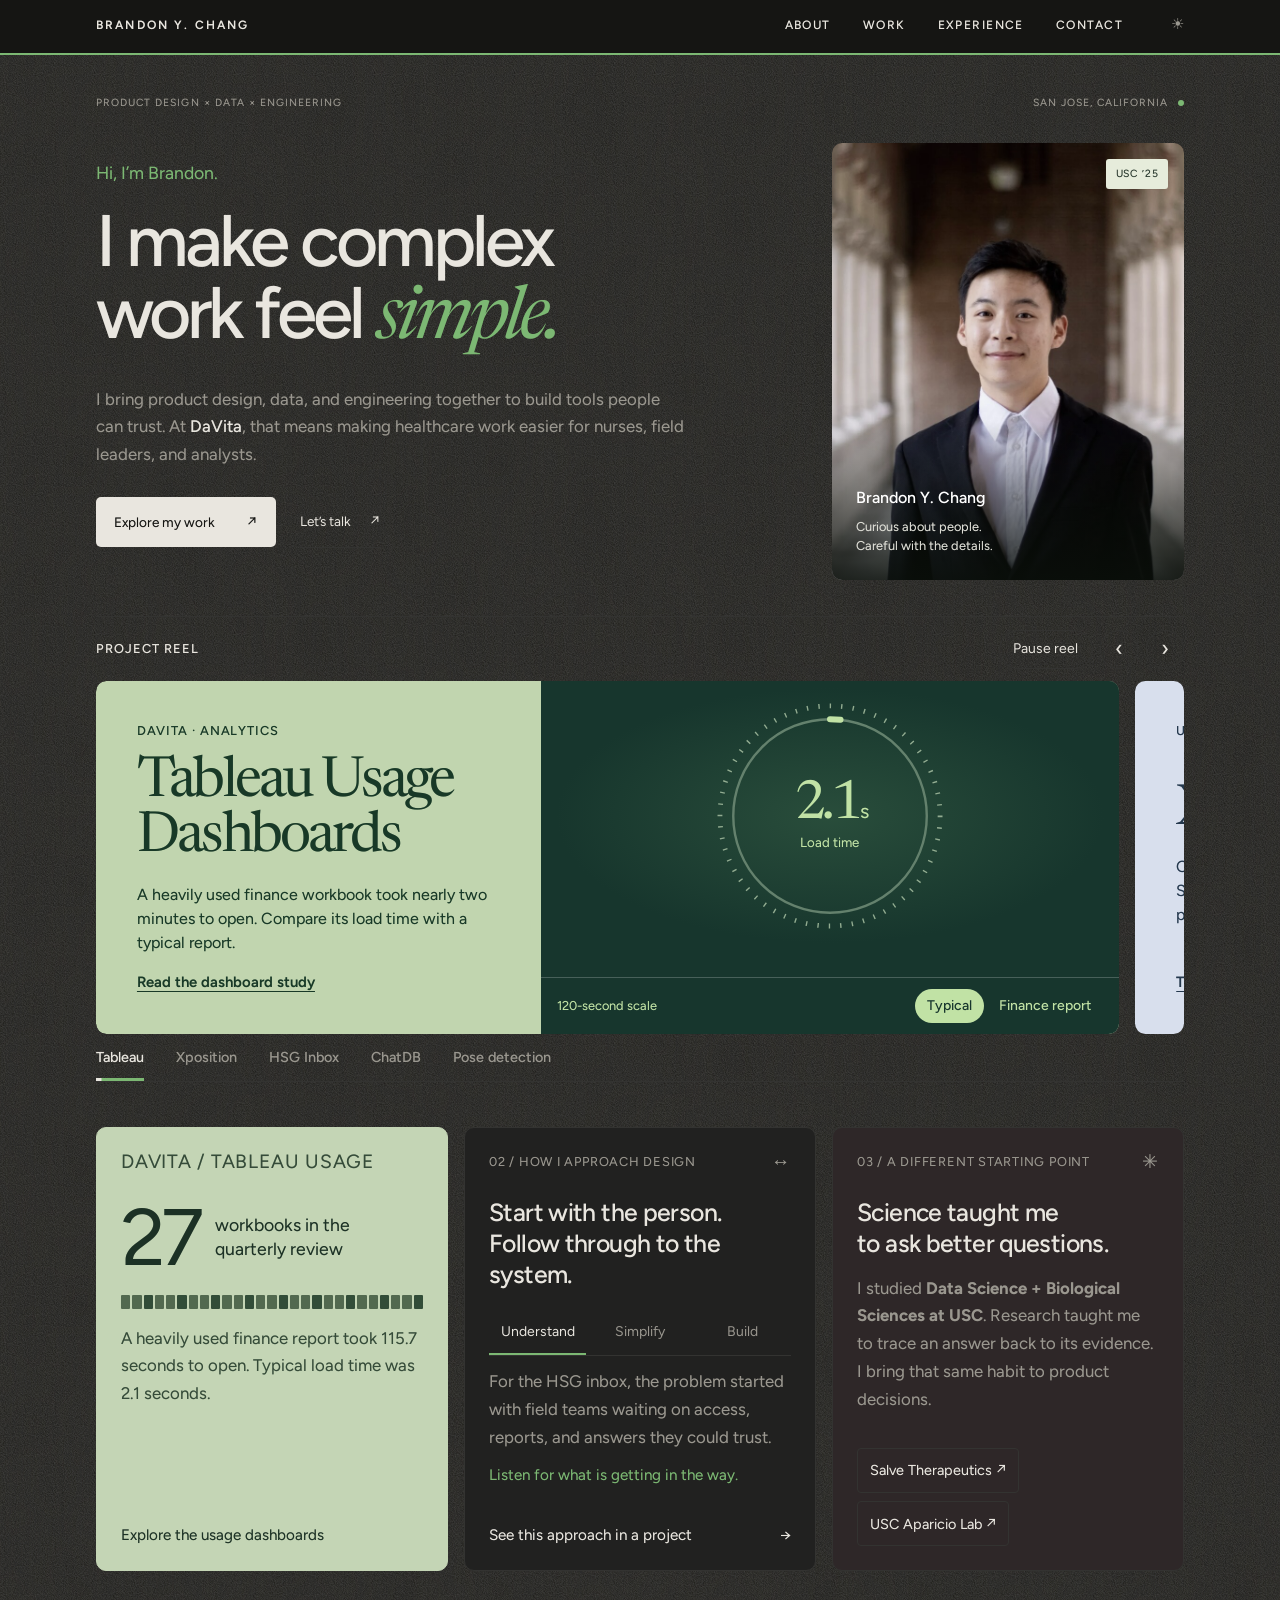
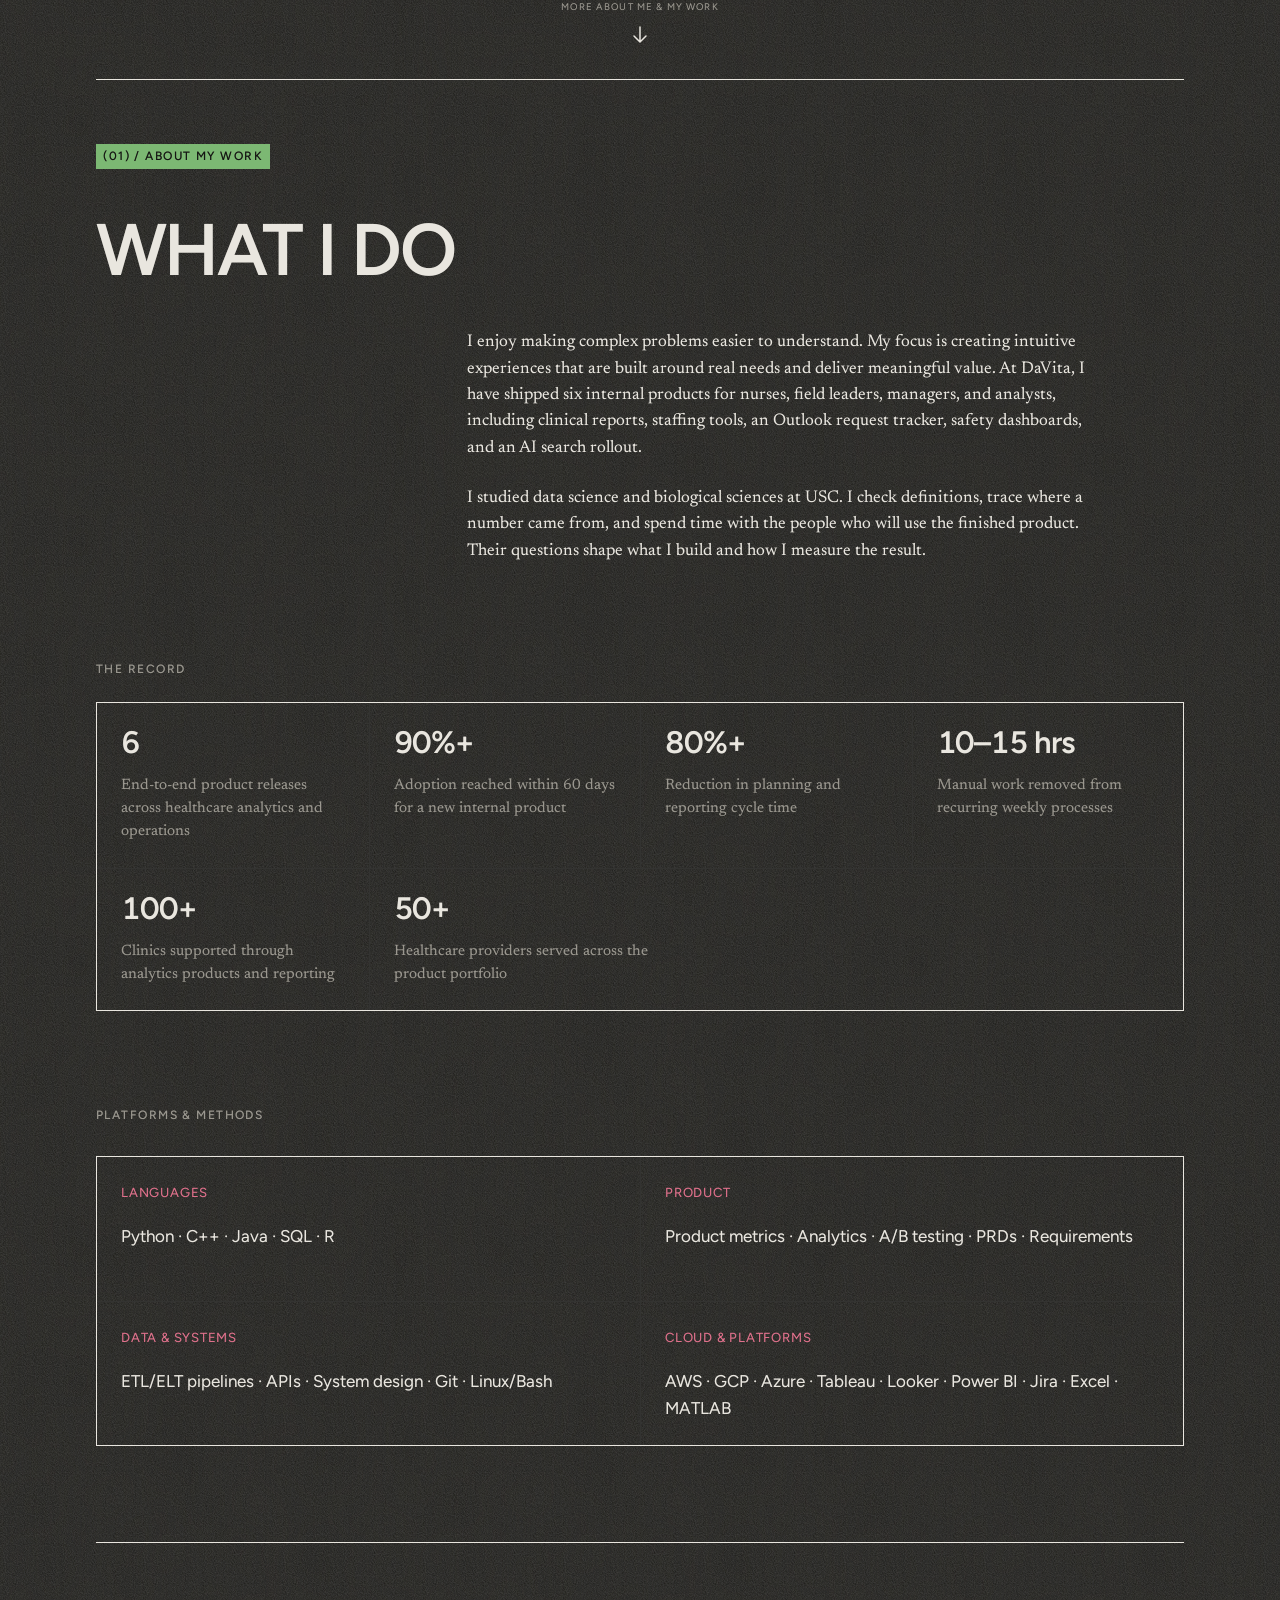
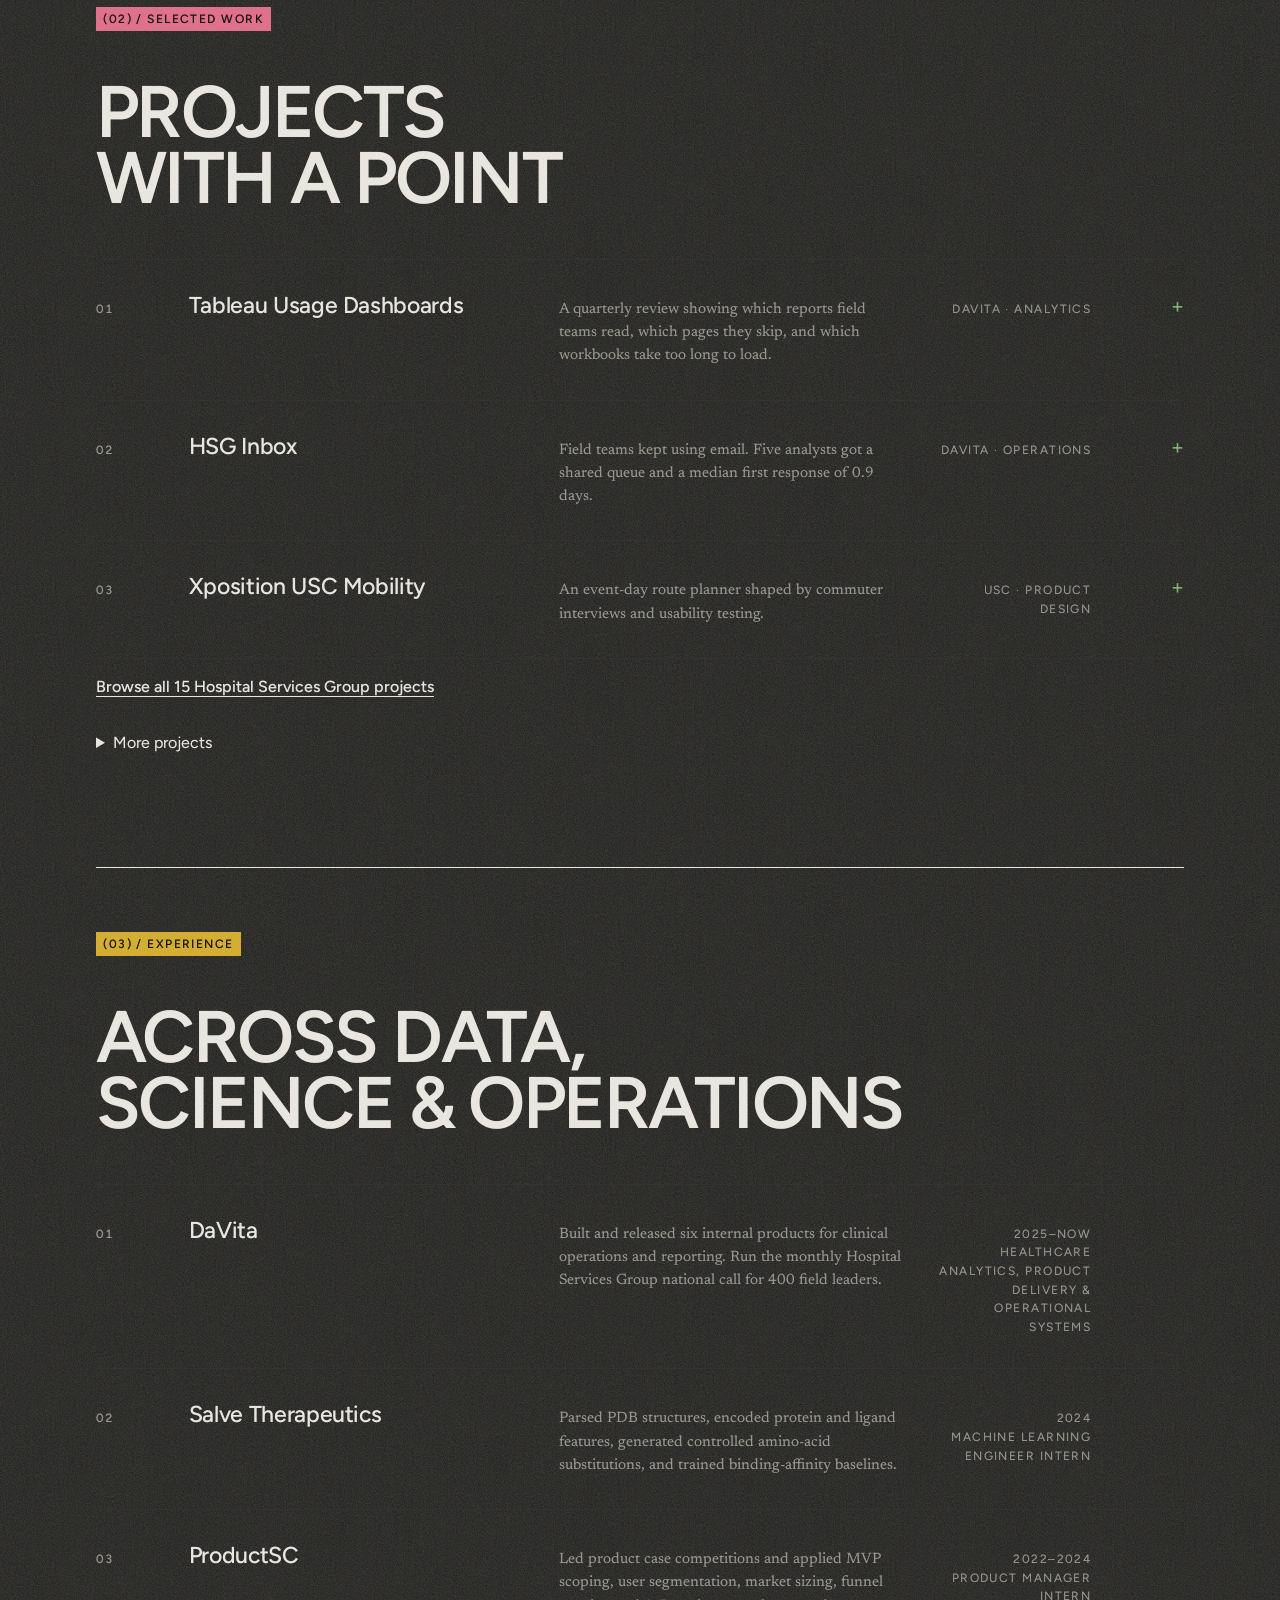
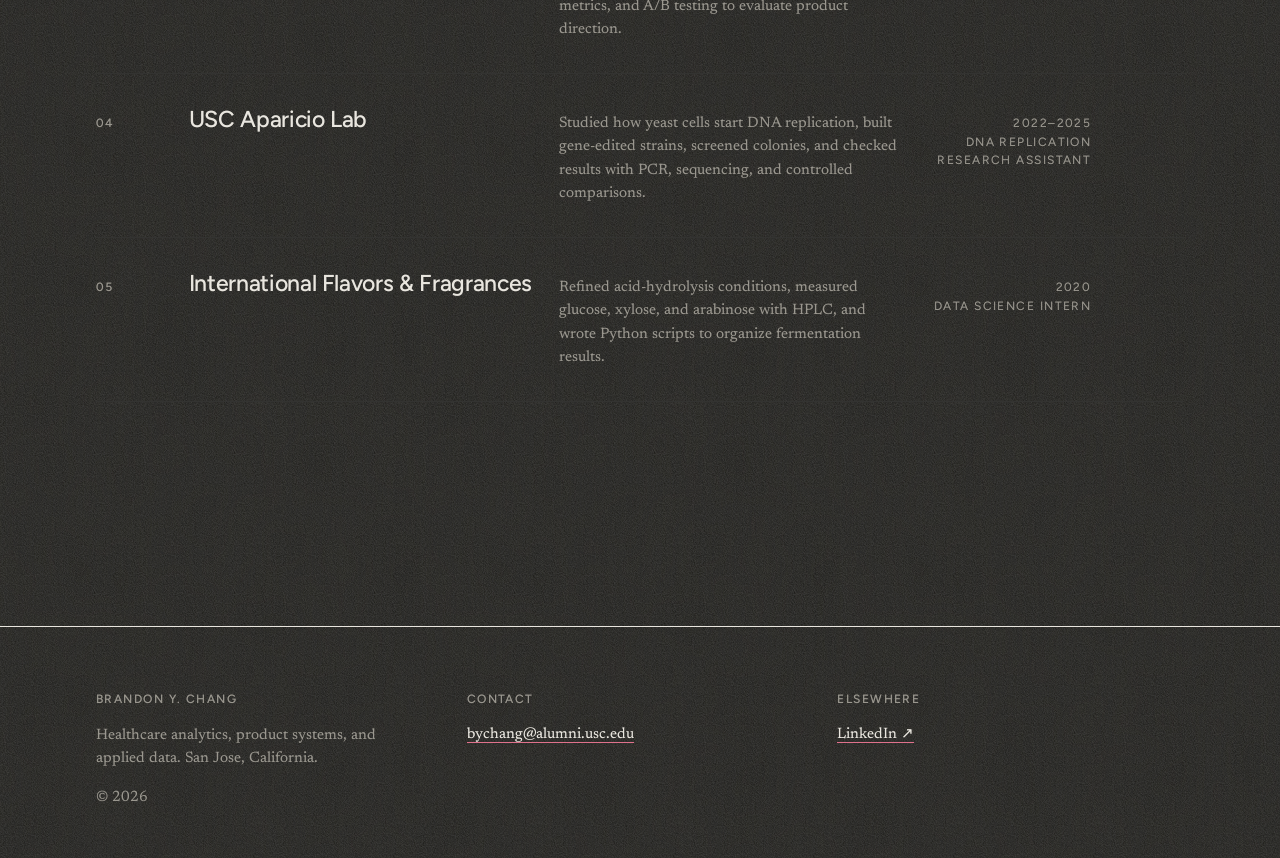
==== index.html @ 6a9ad8be "Turn the project reel into five interactive product demonstrations" ====
<!doctype html>
<html lang="en" data-theme="dark">
<head>
  <meta charset="utf-8">
  <meta name="viewport" content="width=device-width, initial-scale=1">
  <meta name="description" content="Meet Brandon Y. Chang: bringing product design, data, and engineering together at DaVita. Explore healthcare products, applied AI, and a background in science at USC.">
  <title>Brandon Y. Chang | Product, Data &amp; Applied AI</title>
  <link rel="preconnect" href="https://fonts.googleapis.com">
  <link rel="preconnect" href="https://fonts.gstatic.com" crossorigin>
  <link href="https://fonts.googleapis.com/css2?family=Aboreto&family=Figtree:wght@400;500;600&family=Newsreader:opsz,wght@6..72,400;6..72,500&display=swap" rel="stylesheet">
  <link rel="stylesheet" href="styles.css?v=26"><link rel="stylesheet" href="hsg-updates.css?v=27">
  <link rel="stylesheet" href="landing.css?v=30">
  <script src="script.js?v=20" defer></script>
  <script src="landing.js?v=30" defer></script>
</head>
<body class="home-page">
  <div class="shell">
    <header class="masthead-bar">
      <div class="page">
        <div class="bar">
          <a href="#top" class="wordmark">Brandon&nbsp;Y.&nbsp;Chang</a>
          <nav class="nav" aria-label="Primary navigation">
            <a href="#about" class="nav-item">About</a>
            <a href="#work" class="nav-item">Work</a>
            <a href="#experience" class="nav-item">Experience</a>
            <a href="#contact" class="nav-item">Contact</a>
          </nav>
          <button type="button" class="theme-toggle" aria-label="Switch to light mode" title="Switch to light mode"><span aria-hidden="true">☀</span></button>
          <button type="button" class="burger" aria-expanded="false" aria-controls="mobile-menu" aria-label="Open menu">
            <span class="bar-line" aria-hidden="true"></span>
            <span class="bar-line" aria-hidden="true"></span>
          </button>
        </div>
      </div>
    </header>

    <div id="mobile-menu" class="drawer" aria-hidden="true">
      <div class="page drawer-inner">
        <a href="#top" class="drawer-link">Home</a>
        <a href="#about" class="drawer-link">About</a>
        <a href="#work" class="drawer-link">Work</a>
        <a href="#experience" class="drawer-link">Experience</a>
        <a href="#contact" class="drawer-link">Contact</a>
      </div>
    </div>

    <main id="top">
      <div class="page">
        <section class="intro-board" aria-labelledby="intro-title">
          <div class="intro-eyebrow"><span>Product design × data × engineering</span><span>San Jose, California <i aria-hidden="true"></i></span></div>
          <div class="intro-grid">
            <div class="intro-copy">
              <p class="intro-kicker">Hi, I’m Brandon.</p>
              <h1 id="intro-title"><span class="title-phrase">I make complex</span><br> <span class="title-phrase">work feel <em>simple.</em></span></h1>
              <p class="intro-description">I bring product design, data, and engineering together to build tools people can trust. At <strong>DaVita</strong>, that means making healthcare work easier for nurses, field leaders, and analysts.</p>
              <div class="intro-actions"><a class="intro-primary" href="#work">Explore my work <span aria-hidden="true">↗</span></a><button type="button" class="intro-secondary" id="contact-toggle" aria-expanded="false" aria-controls="contact-options">Let’s talk <span aria-hidden="true">↗</span></button></div>
              <section class="contact-options" id="contact-options" aria-labelledby="contact-options-title" hidden>
                <h2 id="contact-options-title">Let’s connect.</h2>
                <p>Have a role, project, or question in mind? Send me a note.</p>
                <label for="contact-email">Email</label>
                <div class="contact-copy-row"><input id="contact-email" type="text" value="bychang@alumni.usc.edu" readonly><button type="button" id="copy-contact-email">Copy email</button></div>
                <div class="contact-browser-links"><a href="https://mail.google.com/mail/?view=cm&amp;fs=1&amp;to=bychang%40alumni.usc.edu" target="_blank" rel="noopener noreferrer">Compose in Gmail ↗</a><a href="https://www.linkedin.com/in/brandonychang" target="_blank" rel="noopener noreferrer">Connect on LinkedIn ↗</a></div>
                <p id="contact-copy-status" role="status" aria-live="polite"></p>
              </section>
            </div>
            <figure class="intro-portrait">
              <img src="brandon-portrait.jpg" alt="Brandon Chang at the University of Southern California" fetchpriority="high" width="900" height="1200">
              <figcaption><strong>Brandon Y. Chang</strong><span>Curious about people.<br>Careful with the details.</span></figcaption>
              <span class="intro-portrait-tag">USC ’25</span>
            </figure>
            <section class="work-reel" aria-labelledby="reel-heading">
              <header class="reel-head">
                <h2 id="reel-heading">Project reel</h2>
                <div class="reel-controls" hidden>
                  <button type="button" class="motion-switch">Pause reel</button>
                  <button type="button" data-step="-1" aria-label="Previous project">‹</button>
                  <button type="button" data-step="1" aria-label="Next project">›</button>
                </div>
              </header>
              <div class="reel-track" id="reel-track" aria-label="Interactive project previews" tabindex="0">
                <article class="reel-project reel-tableau" id="reel-tableau" aria-labelledby="title-tableau">
                  <div class="project-copy">
                    <p class="project-meta">DaVita · Analytics</p>
                    <h3 id="title-tableau">Tableau Usage Dashboards</h3>
                    <p>A heavily used finance workbook took nearly two minutes to open. Compare its load time with a typical report.</p>
                    <a href="tableau-usage.html">Read the dashboard study</a>
                  </div>
                  <div class="project-demo" data-state="0">
                    <div class="gauge-screen">
                    <svg class="gauge" viewBox="0 0 200 200" aria-hidden="true" focusable="false">
                      <circle class="dial-ticks" cx="100" cy="100" r="91" pathLength="120"/>
                      <circle class="dial-track" cx="100" cy="100" r="80"/>
                      <circle class="dial-value" cx="100" cy="100" r="80" pathLength="120"/>
                    </svg>
                    <div class="dial-reading"><b><span data-first="2.1" data-second="115.7">2.1</span><small> s</small></b><span>Load time</span></div>
                  </div>
                  <div class="demo-floor"><span>120-second scale</span><div class="demo-options" role="group" aria-label="Compare workbook load times">
                      <button type="button" data-mode="0" aria-pressed="true">Typical</button>
                      <button type="button" data-mode="1" aria-pressed="false">Finance report</button>
                    </div></div>
                  </div>
                </article>
                <article class="reel-project reel-xposition" id="reel-xposition" aria-labelledby="title-xposition">
                  <div class="project-copy">
                    <p class="project-meta">USC · Interaction design</p>
                    <h3 id="title-xposition">Xposition</h3>
                    <p>On game day, the fastest place to park changes. Switch the arrival conditions to see where the planner sends you.</p>
                    <a href="usc-parking.html#planner">Try the full route planner</a>
                  </div>
                  <div class="project-demo" data-state="0">
                    <div class="map-screen">
                    <img src="assets/reel-map-normal.webp" alt="Weekday route from Blue Structure to the Coliseum">
                    <img class="event-map" src="assets/reel-map-event.webp" alt="Football-event route from Flower Street Structure">
                    <p class="map-choice" data-first="Blue Structure · 17 min" data-second="Flower Street · 26 min">Blue Structure · 17 min</p>
                  </div>
                  <div class="demo-floor"><span>Sample trip</span><div class="demo-options" role="group" aria-label="Choose arrival conditions">
                      <button type="button" data-mode="0" aria-pressed="true">Weekday</button>
                      <button type="button" data-mode="1" aria-pressed="false">Game day</button>
                    </div></div>
                  </div>
                </article>
                <article class="reel-project reel-inbox" id="reel-inbox" aria-labelledby="title-inbox">
                  <div class="project-copy">
                    <p class="project-meta">DaVita · Operations</p>
                    <h3 id="title-inbox">HSG Inbox</h3>
                    <p>Field teams kept using email. Five analysts got one queue with owners and priorities. The team resolved 214 of 243 requests in Q3.</p>
                    <a href="email-ticket-automation.html#tracker">Inspect the request tracker</a>
                  </div>
                  <div class="project-demo" data-state="0">
                    <div class="queue-screen">
                    <p class="screen-label" data-first="Incoming requests" data-second="Assigned requests">Incoming requests</p>
                    <ul><li style="--row:0"><span>Report access</span><span class="owner">Analyst A</span></li><li style="--row:1"><span>Check totals</span><span class="owner">Analyst B</span></li><li style="--row:2"><span>New extract</span><span class="owner">Analyst C</span></li></ul>
                  </div>
                  <div class="demo-floor"><span>Illustrative records</span><div class="demo-options" role="group" aria-label="Compare request workflows">
                      <button type="button" data-mode="0" aria-pressed="true">Inbox</button>
                      <button type="button" data-mode="1" aria-pressed="false">Shared queue</button>
                    </div></div>
                  </div>
                </article>
                <article class="reel-project reel-chatdb" id="reel-chatdb" aria-labelledby="title-chatdb">
                  <div class="project-copy">
                    <p class="project-meta">USC · Database learning</p>
                    <h3 id="title-chatdb">ChatDB</h3>
                    <p>What does a WHERE clause actually remove? Filter three practice transactions and follow the change from the query to its results.</p>
                    <a href="chatdb.html#query-playground">Explore the query builder</a>
                  </div>
                  <div class="project-demo" data-state="0">
                    <div class="query-screen">
                    <code>SELECT transaction_id, transaction_qty<br>FROM coffee_shop_sales<span class="clause"><br>WHERE transaction_qty &gt; 10</span>;</code>
                    <table><thead><tr><th>ID</th><th>Quantity</th></tr></thead><tbody><tr class="excluded"><td>101</td><td>7</td></tr><tr><td>102</td><td>14</td></tr><tr><td>103</td><td>21</td></tr></tbody></table>
                  </div>
                  <div class="demo-floor"><span>Illustrative rows</span><div class="demo-options" role="group" aria-label="Filter practice transactions">
                      <button type="button" data-mode="0" aria-pressed="true">All rows</button>
                      <button type="button" data-mode="1" aria-pressed="false">Quantity > 10</button>
                    </div></div>
                  </div>
                </article>
                <article class="reel-project reel-pose" id="reel-pose" aria-labelledby="title-pose">
                  <div class="project-copy">
                    <p class="project-meta">Computer vision</p>
                    <h3 id="title-pose">Dog Poop Detector</h3>
                    <p>The model follows the spine and tail across frames. Reveal the six landmarks it uses to evaluate this posture.</p>
                    <a href="dog-poop-detector.html#pose-image-grid">Inspect the pose model</a>
                  </div>
                  <div class="project-demo" data-state="0">
                    <div class="pose-screen">
                    <img src="dog-pose-yard.jpg" alt="Outdoor photo of the dog used for posture analysis">
                    <svg class="tracked-pose" viewBox="0 0 1536 1218" preserveAspectRatio="xMidYMid slice" aria-hidden="true">
                      <polyline points="660,646 799,572 937,585 970,565 1075,512 1183,451"/>
                      <circle cx="660" cy="646" r="12"/><circle cx="799" cy="572" r="12"/><circle cx="937" cy="585" r="12"/>
                      <circle cx="970" cy="565" r="12"/><circle cx="1075" cy="512" r="12"/><circle cx="1183" cy="451" r="12"/>
                    </svg>
                  </div>
                  <div class="demo-floor"><span>Yard frame</span><div class="demo-options" role="group" aria-label="Inspect the posture model">
                      <button type="button" data-mode="0" aria-pressed="true">Photo</button>
                      <button type="button" data-mode="1" aria-pressed="false">Six landmarks</button>
                    </div></div>
                  </div>
                </article>
              </div>
              <nav class="reel-index" aria-label="Choose a reel project">
                <a href="#reel-tableau">Tableau</a>
                <a href="#reel-xposition">Xposition</a>
                <a href="#reel-inbox">HSG Inbox</a>
                <a href="#reel-chatdb">ChatDB</a>
                <a href="#reel-pose">Pose detection</a>
              </nav>
            </section>
            <a class="intro-card intro-impact" href="tableau-usage.html">
              <div class="intro-card-top"><span>DaVita / Tableau usage</span></div>
              <div class="intro-impact-number"><b id="workbook-count">27</b><span>workbooks in the<br>quarterly review</span></div>
              <div class="workbook-marks" aria-hidden="true"></div>
              <p>A heavily used finance report took 115.7 seconds to open. Typical load time was 2.1 seconds.</p>
              <span class="intro-card-link">Explore the usage dashboards</span>
            </a>
            <section class="intro-card intro-method" aria-labelledby="intro-method-title">
              <div class="intro-card-top"><span>02 / How I approach design</span><span aria-hidden="true">↔</span></div>
              <h2 id="intro-method-title">Start with the person.<br>Follow through to the system.</h2>
              <div class="method-controls" role="group" aria-label="Explore my design process">
                <button type="button" data-method="understand" aria-pressed="true" aria-controls="method-detail">Understand</button>
                <button type="button" data-method="simplify" aria-pressed="false" aria-controls="method-detail">Simplify</button>
                <button type="button" data-method="build" aria-pressed="false" aria-controls="method-detail">Build</button>
              </div>
              <div id="method-detail" class="method-detail" aria-live="polite" aria-atomic="true"><p>For the HSG inbox, the problem started with field teams waiting on access, reports, and answers they could trust.</p><span>Listen for what is getting in the way.</span></div>
              <a class="intro-card-link" href="email-ticket-automation.html">See this approach in a project <span aria-hidden="true">→</span></a>
            </section>
            <div class="intro-card intro-background">
              <div class="intro-card-top"><span>03 / A different starting point</span><span aria-hidden="true">✳</span></div>
              <h2>Science taught me<br>to ask better questions.</h2>
              <p>I studied <strong>Data Science + Biological Sciences at USC</strong>. Research taught me to trace an answer back to its evidence. I bring that same habit to product decisions.</p>
              <div class="intro-background-tags"><a href="protein-binding.html">Salve Therapeutics ↗</a><a href="aparicio-lab.html">USC Aparicio Lab ↗</a></div>
            </div>
          </div>
          <a class="scroll-cue" href="#about"><span>More about me &amp; my work</span><svg width="24" height="24" viewBox="0 0 24 24" fill="none" aria-hidden="true"><path d="M12 4v15m-6-6 6 6 6-6" stroke="currentColor" stroke-width="1.5" stroke-linecap="round" stroke-linejoin="round"/></svg></a>
        </section>

        <section class="section" id="about">
          <header class="section-head"><p class="label label-ink">(01) / About my work</p></header>
          <h2 class="title section-title">What I do</h2>
          <div class="grid grid-rows">
            <div class="c-7 start-5 prose">
              <p>I enjoy making complex problems easier to understand. My focus is creating intuitive experiences that are built around real needs and deliver meaningful value. At DaVita, I have shipped six internal products for nurses, field leaders, managers, and analysts, including clinical reports, staffing tools, an Outlook request tracker, safety dashboards, and an AI search rollout.</p>
              <p>I studied data science and biological sciences at USC. I check definitions, trace where a number came from, and spend time with the people who will use the finished product. Their questions shape what I build and how I measure the result.</p>
            </div>
          </div>

          <div class="record">
            <p class="label record-label">The record</p>
            <div class="data">
              <div class="data-row"><div class="data-figure">6</div><div class="data-label">End-to-end product releases across healthcare analytics and operations</div></div>
              <div class="data-row"><div class="data-figure">90%+</div><div class="data-label">Adoption reached within 60 days for a new internal product</div></div>
              <div class="data-row"><div class="data-figure">80%+</div><div class="data-label">Reduction in planning and reporting cycle time</div></div>
              <div class="data-row record-extra"><div class="data-figure">10–15 hrs</div><div class="data-label">Manual work removed from recurring weekly processes</div></div>
              <div class="data-row record-extra"><div class="data-figure">100+</div><div class="data-label">Clinics supported through analytics products and reporting</div></div>
              <div class="data-row record-extra"><div class="data-figure">50+</div><div class="data-label">Healthcare providers served across the product portfolio</div></div>
            </div>
            <button type="button" class="record-toggle label" aria-expanded="false">Show 3 more</button>
          </div>

          <div class="toolkit">
            <p class="label">Platforms &amp; methods</p>
            <div class="tool-groups">
              <article><span>Languages</span><p>Python · C++ · Java · SQL · R</p></article>
              <article><span>Product</span><p>Product metrics · Analytics · A/B testing · PRDs · Requirements</p></article>
              <article><span>Data &amp; systems</span><p>ETL/ELT pipelines · APIs · System design · Git · Linux/Bash</p></article>
              <article><span>Cloud &amp; platforms</span><p>AWS · GCP · Azure · Tableau · Looker · Power BI · Jira · Excel · MATLAB</p></article>
            </div>
          </div>
        </section>

        <section class="section" id="work">
          <header class="section-head"><p class="label label-ink">(02) / Selected work</p></header>
          <h2 class="title section-title">Projects<br>with a point</h2>
          <div class="index">
            <details class="project-preview" name="featured-preview">
              <summary class="index-row">
                <span class="index-num">01</span>
                <span class="index-name">Tableau Usage Dashboards</span>
                <span class="index-desc">A quarterly review showing which reports field teams read, which pages they skip, and which workbooks take too long to load.</span>
                <span class="index-meta">DaVita · Analytics</span>
                <span class="preview-sign" aria-hidden="true"></span>
              </summary>
              <div class="preview-body">
                <p>Five dashboards cover readership, repeat visits, access, and content health. A second team added its 19 workbooks in one day.</p>
                <nav aria-label="Tableau project links"><a href="tableau-usage.html">Read case study</a><a href="hsg-projects.html">All 15 HSG projects</a></nav>
              </div>
            </details>
            <details class="project-preview" name="featured-preview">
              <summary class="index-row">
                <span class="index-num">02</span>
                <span class="index-name">HSG Inbox</span>
                <span class="index-desc">Field teams kept using email. Five analysts got a shared queue and a median first response of 0.9 days.</span>
                <span class="index-meta">DaVita · Operations</span>
                <span class="preview-sign" aria-hidden="true"></span>
              </summary>
              <div class="preview-body">
                <div class="result-preview">
                  <strong>88%</strong>
                  <div><p>214 of 243 requests resolved in Q3</p>
                    <meter value="214" max="243" aria-label="214 of 243 requests resolved">88%</meter>
                  </div>
                </div>
                <nav aria-label="HSG Inbox project links">
                  <a href="email-ticket-automation.html">Read case study</a>
                  <a href="email-ticket-automation.html#tracker">Inspect the request tracker</a>
                </nav>
              </div>
            </details>
            <details class="project-preview" name="featured-preview">
              <summary class="index-row">
                <span class="index-num">03</span>
                <span class="index-name">Xposition USC Mobility</span>
                <span class="index-desc">An event-day route planner shaped by commuter interviews and usability testing.</span>
                <span class="index-meta">USC · Product design</span>
                <span class="preview-sign" aria-hidden="true"></span>
              </summary>
              <div class="preview-body">
                <img src="assets/xposition-map.png" loading="lazy" width="1218" height="746" alt="Football-event scenario showing parking options and the route to the Coliseum">
                <nav aria-label="Xposition USC Mobility project links">
                  <a href="usc-parking.html">Read case study</a>
                  <a href="usc-parking.html#planner">Try the route planner</a>
                </nav>
              </div>
            </details>
            <a class="hsg-directory-link" href="hsg-projects.html">Browse all 15 Hospital Services Group projects</a>
            <details class="project-archive">
              <summary>More projects</summary>
            <details class="project-preview" name="featured-preview">
              <summary class="index-row">
                <span class="index-num">04</span>
                <span class="index-name">ChatDB</span>
                <span class="index-desc">Choose a dataset, read a query, and see what it returns. A practice tool for learning SQL and MongoDB.</span>
                <span class="index-meta">USC · Database learning</span>
                <span class="preview-sign" aria-hidden="true"></span>
              </summary>
              <div class="preview-body">
                <img src="chatdb-interface.png" loading="lazy" width="2048" height="1014" alt="Original ChatDB prototype with database controls and a generated SQL example">
                <nav aria-label="ChatDB project links">
                  <a href="chatdb.html">Read case study</a>
                  <a href="chatdb.html#query-playground">Compare example queries</a>
                </nav>
              </div>
            </details>
              <a class="index-row" href="healthcare-analytics.html"><span class="index-num">05</span><span class="index-name">Healthcare Product Portfolio</span><span class="index-desc">Six named releases spanning AI knowledge search, safety, employee retention, clinical reporting, quality control, and request operations.</span><span class="index-meta">DaVita · Product &amp; analytics</span><span class="index-arrow" aria-hidden="true">→</span></a>
              <a class="index-row" href="glean-ai-rollout.html"><span class="index-num">06</span><span class="index-name">Enterprise AI Search Rollout</span><span class="index-desc">A rollout program that helped healthcare teams find trusted answers across disconnected company systems.</span><span class="index-meta">Glean · Product strategy · Analytics</span><span class="index-arrow" aria-hidden="true">→</span></a>
              <a class="index-row" href="protein-binding.html"><span class="index-num">07</span><span class="index-name">Protein Binding Prediction</span><span class="index-desc">A machine-learning pipeline for estimating protein–ligand binding strength so candidate designs can be compared before slower laboratory screening.</span><span class="index-meta">PyTorch · RDKit · Bioinformatics</span><span class="index-arrow" aria-hidden="true">→</span></a>
              <a class="index-row" href="genai-chatbot.html"><span class="index-num">08</span><span class="index-name">GenAI Chatbot Prototype</span><span class="index-desc">A support chatbot that answers from company documents, completes approved tasks, and hands uncertain questions to a person.</span><span class="index-meta">RAG · Retrieval · Product delivery</span><span class="index-arrow" aria-hidden="true">→</span></a>
              <a class="index-row" href="dog-poop-detector.html"><span class="index-num">09</span><span class="index-name">Dog Poop Detector</span><span class="index-desc">A real-time behavior-detection product for recognizing events, capturing video evidence, and sending mobile alerts.</span><span class="index-meta">Computer vision · Product definition</span><span class="index-arrow" aria-hidden="true">→</span></a>
              <a class="index-row" href="aparicio-lab.html"><span class="index-num">10</span><span class="index-name">Yeast DNA Replication Research</span><span class="index-desc">An interactive research story about editing yeast genes, screening colonies, and measuring how cells control the start of DNA replication.</span><span class="index-meta">USC Aparicio Lab · Molecular biology</span><span class="index-arrow" aria-hidden="true">→</span></a>
            </details>
          </div>
        </section>

        <section class="section" id="experience">
          <header class="section-head"><p class="label label-ink">(03) / Experience</p></header>
          <h2 class="title section-title">Across data,<br>science &amp; operations</h2>
          <div class="index">
            <a class="index-row experience-row" href="hsg-projects.html"><span class="index-num">01</span><span class="index-name">DaVita</span><span class="index-desc">Built and released six internal products for clinical operations and reporting. Run the monthly Hospital Services Group national call for 400 field leaders.</span><span class="index-meta">2025–Now<br>Healthcare analytics, product delivery &amp; operational systems</span></a>
            <a class="index-row experience-row" href="protein-binding.html"><span class="index-num">02</span><span class="index-name">Salve Therapeutics</span><span class="index-desc">Parsed PDB structures, encoded protein and ligand features, generated controlled amino-acid substitutions, and trained binding-affinity baselines.</span><span class="index-meta">2024<br>Machine learning engineer intern</span></a>
            <article class="index-row experience-row"><span class="index-num">03</span><span class="index-name">ProductSC</span><span class="index-desc">Led product case competitions and applied MVP scoping, user segmentation, market sizing, funnel metrics, and A/B testing to evaluate product direction.</span><span class="index-meta">2022–2024<br>Product manager intern</span></article>
            <a class="index-row experience-row" href="aparicio-lab.html"><span class="index-num">04</span><span class="index-name">USC Aparicio Lab</span><span class="index-desc">Studied how yeast cells start DNA replication, built gene-edited strains, screened colonies, and checked results with PCR, sequencing, and controlled comparisons.</span><span class="index-meta">2022–2025<br>DNA replication research assistant</span></a>
            <a class="index-row experience-row" href="iff-biofuels.html"><span class="index-num">05</span><span class="index-name">International Flavors &amp; Fragrances</span><span class="index-desc">Refined acid-hydrolysis conditions, measured glucose, xylose, and arabinose with HPLC, and wrote Python scripts to organize fermentation results.</span><span class="index-meta">2020<br>Data science intern</span></a>
          </div>
        </section>

      </div>
    </main>

    <footer class="colophon" id="contact">
      <div class="page">
        <div class="grid footer-grid">
          <div class="c-4"><p class="label">Brandon Y. Chang</p><p class="colophon-note">Healthcare analytics, product systems, and applied data. San Jose, California.</p><p class="colophon-note">© 2026</p></div>
          <div class="c-4"><p class="label">Contact</p><ul class="colophon-list"><li><a class="link" href="mailto:bychang@alumni.usc.edu">bychang@alumni.usc.edu</a></li></ul></div>
          <div class="c-4"><p class="label">Elsewhere</p><ul class="colophon-list"><li><a class="link" href="https://www.linkedin.com/in/brandonychang" target="_blank" rel="noopener noreferrer">LinkedIn ↗</a></li></ul></div>
        </div>
      </div>
    </footer>
  </div>
</body>
</html>
---- styles.css ----
:root,
:root[data-theme="light"] {
  --green: #43713d;
  --carmine: #8f0a30;
  --ochre: #7a5e02;
  --paper: #f0f0f0;
  --paper-sunk: #e3e3e3;
  --ink: #14130f;
  --ink-muted: #6c6c6c;
  --rule: #d2d2d2;
  --rule-strong: #14130f;
  --accent: var(--green);
  --accent-alt: var(--carmine);
  --accent-third: var(--ochre);
  --font-grotesk: "Figtree", "Helvetica Neue", Helvetica, Arial, sans-serif;
  --font-serif: "Newsreader", "Times New Roman", Times, serif;
  --font-script: "Aboreto", "Marker Felt", cursive;
  --t--2: .688rem;
  --t--1: .75rem;
  --t-0: .9375rem;
  --t-1: 1.0625rem;
  --t-2: 1.4375rem;
  --t-3: 1.9375rem;
  --t-4: 2.5625rem;
  --t-5: 3.4375rem;
  --t-6: 4.5625rem;
  --t-7: 6.0625rem;
  --t-8: 8.0625rem;
  --t-9: 10.75rem;
  --t-page: clamp(var(--t-4), 7vw, var(--t-6));
  --lh-tight: .9;
  --lh-snug: 1.15;
  --lh-body: 1.55;
  --lh-ui: 1.4;
  --tr-display: -.035em;
  --tr-tight: -.015em;
  --tr-label: .12em;
  --tr-wide: .18em;
  --u: .5rem;
  --u2: 1rem;
  --u3: 1.5rem;
  --u4: 2rem;
  --u6: 3rem;
  --u8: 4rem;
  --u12: 6rem;
  --u16: 8rem;
  --cols: 12;
  --gutter: 1.5rem;
  --margin: 2in;
  --page-max: 1760px;
  --measure: 68ch;
  color-scheme: light;
}

/* V8 portfolio specificity and interactive prototypes */

.tracker-mini {
  align-items: center;
  display: flex;
  gap: .5rem;
  margin-top: var(--u6);
}

.tracker-mini span {
  border: 1px solid var(--rule);
  font-family: var(--font-grotesk);
  font-size: .65rem;
  letter-spacing: .08em;
  padding: .45rem .55rem;
}

.tracker-mini i {
  background: var(--case-accent);
  height: 1px;
  width: 2rem;
}

.portfolio-proof {
  border-block: 1px solid var(--rule-strong);
  display: grid;
  gap: var(--u8);
  grid-template-columns: .72fr 1.28fr;
  padding-block: var(--u12);
}

.portfolio-proof h2,
.dog-lab h2,
.route-planner h2 {
  font-family: var(--font-grotesk);
  font-size: clamp(var(--t-3), 4vw, var(--t-5));
  font-weight: 500;
  letter-spacing: var(--tr-display);
  line-height: 1.05;
  margin-top: var(--u2);
}

.proof-lines article {
  border-top: 1px solid var(--rule);
  display: grid;
  gap: var(--u2);
  grid-template-columns: 3rem 1fr 1.6fr;
  padding-block: var(--u3);
}

.proof-lines span,
.dog-notes article > span {
  color: var(--case-accent);
  font-family: var(--font-grotesk);
  font-size: var(--t--1);
  letter-spacing: var(--tr-label);
  text-transform: uppercase;
}

.proof-lines h3,
.dog-notes h3 {
  font-family: var(--font-grotesk);
  font-size: var(--t-2);
  font-weight: 500;
  line-height: 1.12;
}

.proof-lines p,
.dog-notes p {
  color: var(--ink-muted);
  font-size: var(--t-0);
}

.dog-live-demo .camera-actions { opacity: .8; }
.dog-keypoints i {
  background: #6de899;
  border: 2px solid #122018;
  border-radius: 50%;
  height: .72rem;
  left: var(--x);
  position: absolute;
  top: var(--y);
  transform: translate(-50%, -50%);
  transition: transform .3s ease;
  width: .72rem;
  z-index: 4;
}

.yard-marker {
  border: 2px solid #ff667d;
  border-radius: 50%;
  height: 3rem;
  left: 64%;
  opacity: 0;
  position: absolute;
  top: 68%;
  transform: scale(.4);
  transition: opacity .3s ease, transform .3s ease;
  width: 3rem;
  z-index: 5;
}

.yard-marker::before,
.yard-marker::after {
  background: #ff667d;
  content: "";
  left: 50%;
  position: absolute;
  top: 50%;
  transform: translate(-50%, -50%);
}

.yard-marker::before { height: 1px; width: 4rem; }
.yard-marker::after { height: 4rem; width: 1px; }

.dog-run-button {
  background: #72d58b;
  color: #101410;
  font-family: var(--font-grotesk);
  font-size: var(--t-0);
  margin-top: var(--u4);
  padding: .8rem 1rem;
  transition: transform .2s ease, background .2s ease;
}

.dog-run-button:hover,
.dog-run-button:focus-visible { background: #91e4a4; transform: translateY(-2px); }
.dog-confirmed .detection-box { border-color: #72d58b; }
.dog-confirmed .detection-box span { background: #72d58b; }
.dog-confirmed .yard-marker { opacity: 1; transform: scale(1); }
.dog-confirmed .dog-keypoints i { transform: translate(-50%, -50%) scale(1.35); }

.dog-lab {
  background: var(--paper-sunk);
  border-block: 1px solid var(--rule-strong);
  display: grid;
  gap: var(--u8);
  grid-template-columns: 1.15fr .85fr;
  margin-bottom: var(--u8);
  padding: var(--u6);
}

.dog-lab-copy > p:not(.label) {
  color: var(--ink-muted);
  margin-top: var(--u3);
  max-width: 58ch;
}

.dog-sliders { display: grid; gap: var(--u3); margin-top: var(--u6); }
.dog-sliders label {
  display: grid;
  font-family: var(--font-grotesk);
  gap: var(--u);
  grid-template-columns: 1fr auto;
}

.dog-sliders input {
  accent-color: var(--case-accent);
  grid-column: 1 / -1;
  width: 100%;
}

.dog-sliders output { color: var(--case-accent); }
.dog-condition-buttons,
.route-button-group { display: flex; flex-wrap: wrap; gap: .4rem; margin-top: var(--u4); }

.dog-condition-buttons button,
.route-button-group button {
  border: 1px solid var(--rule);
  color: var(--ink-muted);
  font-family: var(--font-grotesk);
  font-size: .78rem;
  padding: .58rem .72rem;
}

.dog-condition-buttons button.active,
.route-button-group button.active {
  background: var(--case-accent);
  border-color: var(--case-accent);
  color: var(--paper);
}

.dog-lab-result {
  background: #171a18;
  color: #f1f3f1;
  min-height: 25rem;
  padding: var(--u4);
}

.dog-lab-result > strong {
  color: #72d58b;
  display: block;
  font-family: var(--font-grotesk);
  font-size: clamp(var(--t-3), 5vw, var(--t-5));
  font-weight: 500;
  margin-top: var(--u3);
}

.dog-gauge { background: #343936; height: .55rem; margin-block: var(--u4); }
.dog-gauge i { background: #72d58b; display: block; height: 100%; transition: width .25s ease; width: 78%; }
.dog-lab-result dl > div { border-top: 1px solid #3c423e; display: flex; justify-content: space-between; padding-block: var(--u); }
.dog-lab-result dt { color: #aeb5b0; font-family: var(--font-grotesk); font-size: var(--t--1); }
.dog-lab-result dd { font-family: var(--font-grotesk); }
.dog-lab-result > p { color: #aeb5b0; font-size: var(--t-0); margin-top: var(--u4); }

.pose-dot {
  background: #72d58b;
  border: 2px solid var(--paper);
  border-radius: 50%;
  height: .8rem;
  position: absolute;
  width: .8rem;
  z-index: 6;
}

.pose-dot.p1 { left: 35%; top: 36%; }
.pose-dot.p2 { left: 48%; top: 40%; }
.pose-dot.p3 { left: 60%; top: 45%; }
.pose-dot.p4 { left: 71%; top: 35%; }
.pose-dot.p5 { left: 80%; top: 29%; }
.pose-dot.p6 { left: 90%; top: 24%; }

.dog-notes {
  display: grid;
  gap: 1px;
  grid-template-columns: repeat(2, minmax(0, 1fr));
}

.dog-notes article { background: var(--paper-sunk); min-height: 17rem; padding: var(--u3); }
.dog-notes h3 { margin-top: var(--u6); }
.dog-notes p { margin-top: var(--u2); }
.dog-method-note { color: var(--ink-muted); font-size: var(--t--1); margin-top: var(--u3); }

.route-planner {
  border-top: 1px solid var(--rule-strong);
  margin-bottom: var(--u12);
  padding-top: var(--u6);
}

.route-planner-head {
  align-items: end;
  display: grid;
  gap: var(--u8);
  grid-template-columns: 1.25fr .75fr;
}

.route-disclaimer {
  border-left: 2px solid var(--case-accent);
  color: var(--ink-muted);
  font-size: var(--t--1);
  padding-left: var(--u2);
}

.route-controls {
  border-block: 1px solid var(--rule);
  display: grid;
  gap: var(--u6);
  grid-template-columns: repeat(2, minmax(0, 1fr));
  margin-top: var(--u6);
  padding-block: var(--u3);
}

.route-controls fieldset { border: 0; padding: 0; }
.route-button-group { margin-top: var(--u2); }

.parking-choice { margin-bottom: 0; }
.parking-choice-map > .route-line { border-color: var(--rule-strong); opacity: .25; transition: border-color .25s ease, opacity .25s ease, filter .25s ease; }
.parking-choice-map > .route-line.active { border-color: var(--case-accent); filter: drop-shadow(0 0 6px color-mix(in srgb, var(--case-accent) 60%, transparent)); opacity: 1; }
.route-a { left: 18%; top: 25%; transform: rotate(32deg); width: 38%; }
.route-b { left: 55%; top: 51%; transform: rotate(31deg); width: 31%; }
.route-c { left: 18%; top: 74%; transform: rotate(-28deg); width: 39%; }
.pin-a { left: 8%; top: 15%; }
.pin-b { bottom: 13%; right: 5%; }
.pin-c { bottom: 8%; left: 7%; }

.map-legend {
  bottom: var(--u2);
  color: var(--ink-muted);
  display: flex;
  font-family: var(--font-grotesk);
  font-size: .68rem;
  gap: var(--u2);
  left: 38%;
  position: absolute;
  z-index: 5;
}

.map-legend span:first-child { align-items: center; display: flex; gap: .3rem; }
.map-legend span:first-child i { background: var(--case-accent); height: 3px; width: 1.5rem; }

.route-rank {
  align-items: end;
  display: flex;
  justify-content: space-between;
  margin-top: var(--u4);
}

.route-rank span {
  border: 1px solid var(--rule);
  border-radius: 50%;
  display: grid;
  font-family: var(--font-grotesk);
  height: 2.5rem;
  place-items: center;
  width: 2.5rem;
}

.route-rank strong {
  color: var(--case-accent);
  font-family: var(--font-grotesk);
  font-size: clamp(var(--t-4), 6vw, var(--t-6));
  font-weight: 500;
  letter-spacing: -.06em;
  line-height: .8;
}

.route-score-bars { margin-top: var(--u4); }
.route-score-bars > div { display: grid; gap: .45rem; margin-top: var(--u2); }
.route-score-bars span { color: var(--ink-muted); font-family: var(--font-grotesk); font-size: .68rem; text-transform: uppercase; }
.route-score-bars i { background: var(--paper-sunk); height: .35rem; }
.route-score-bars b { background: var(--case-accent); display: block; height: 100%; transition: width .3s ease; }

.route-candidates {
  display: grid;
  gap: 1px;
  grid-template-columns: repeat(3, minmax(0, 1fr));
}

.route-candidates button {
  background: var(--paper-sunk);
  border-top: 3px solid transparent;
  min-height: 10rem;
  padding: var(--u2);
  text-align: left;
  transition: background .2s ease, border-color .2s ease;
}

.route-candidates button.active { border-color: var(--case-accent); }
.route-candidates button:hover { background: color-mix(in srgb, var(--case-accent) 10%, var(--paper-sunk)); }
.route-candidates span { color: var(--case-accent); font-family: var(--font-grotesk); font-size: var(--t--1); }
.route-candidates strong { display: block; font-family: var(--font-grotesk); font-size: var(--t-2); font-weight: 500; margin-top: var(--u3); }
.route-candidates small { color: var(--ink-muted); display: block; margin-top: var(--u); }

@media (max-width: 900px) {
  .portfolio-proof,
  .dog-lab,
  .route-planner-head { grid-template-columns: 1fr; }
  .proof-lines article { grid-template-columns: 2.5rem 1fr; }
  .proof-lines p { grid-column: 2; }
  .map-legend { left: var(--u2); }
}

@media (max-width: 600px) {
  .dog-lab { padding: var(--u3); }
  .dog-notes,
  .route-controls,
  .route-candidates { grid-template-columns: 1fr; }
  .dog-notes article { min-height: 12rem; }
  .route-controls { gap: var(--u3); }
  .map-legend { align-items: flex-start; flex-direction: column; }
}

.route-planner .parking-choice { margin-bottom: 0; }
.dog-live-demo:not(.dog-confirmed):hover .detection-box { border-color: #f4ca4b; }
.dog-live-demo:not(.dog-confirmed):hover .detection-box span { background: #f4ca4b; font-size: .65rem; }
.dog-live-demo:not(.dog-confirmed):hover .detection-box span::after { content: none; }
.dog-live-demo:not(.dog-confirmed):hover .camera-actions { opacity: .8; }

:root[data-theme="dark"] {
  --green: #7cb873;
  --carmine: #e0718c;
  --ochre: #d4ad33;
  --paper: #151513;
  --paper-sunk: #212120;
  --ink: #e9e6df;
  --ink-muted: #9a978f;
  --rule: #333331;
  --rule-strong: #e9e6df;
  color-scheme: dark;
}

@media (max-width: 1200px) {
  :root {
    --margin: 1in;
  }
}

@media (max-width: 900px) {
  :root {
    --cols: 6;
    --gutter: 1rem;
    --margin: 1.25rem;
  }
}

*,
*::before,
*::after {
  box-sizing: border-box;
  margin: 0;
  padding: 0;
}

html {
  background: var(--paper);
  font-size: 16px;
  scroll-behavior: smooth;
  scroll-padding-top: var(--u12);
}

body {
  -webkit-font-smoothing: antialiased;
  -moz-osx-font-smoothing: grayscale;
  background-color: var(--paper);
  background-image:
    url("data:image/svg+xml;utf8,<svg xmlns='http://www.w3.org/2000/svg' width='340' height='1200'><filter id='s'><feTurbulence type='fractalNoise' baseFrequency='0.96 0.004' numOctaves='2' stitchTiles='stitch'/><feColorMatrix values='0 0 0 0 0.10  0 0 0 0 0.09  0 0 0 0 0.07  0 0 0 0.058 0'/></filter><rect width='100%25' height='100%25' filter='url(%23s)'/></svg>"),
    url("data:image/svg+xml;utf8,<svg xmlns='http://www.w3.org/2000/svg' width='140' height='140'><filter id='f'><feTurbulence type='fractalNoise' baseFrequency='0.9' numOctaves='3' stitchTiles='stitch'/><feColorMatrix values='0 0 0 0 0.09  0 0 0 0 0.08  0 0 0 0 0.06  0 0 0 0.116 0'/></filter><rect width='100%25' height='100%25' filter='url(%23f)'/></svg>"),
    url("data:image/svg+xml;utf8,<svg xmlns='http://www.w3.org/2000/svg' width='420' height='420'><filter id='m'><feTurbulence type='fractalNoise' baseFrequency='0.014' numOctaves='2' stitchTiles='stitch'/><feColorMatrix values='0 0 0 0 0.10  0 0 0 0 0.09  0 0 0 0 0.07  0 0 0 0.064 0'/></filter><rect width='100%25' height='100%25' filter='url(%23m)'/></svg>"),
    url("data:image/svg+xml;utf8,<svg xmlns='http://www.w3.org/2000/svg' width='140' height='140'><filter id='r'><feTurbulence type='fractalNoise' baseFrequency='0.9' numOctaves='3' stitchTiles='stitch'/><feColorMatrix values='0 0 0 0 1  0 0 0 0 1  0 0 0 0 1  0 0 0 0.18 0'/></filter><rect width='100%25' height='100%25' filter='url(%23r)'/></svg>");
  background-position: 0 0, 0 0, 0 0, 1px 1px;
  background-repeat: repeat;
  background-size: 340px 1200px, 140px 140px, 420px 420px, 140px 140px;
  color: var(--ink);
  font-family: var(--font-serif);
  font-size: var(--t-1);
  font-synthesis-weight: none;
  line-height: var(--lh-body);
  min-width: 320px;
  text-shadow: 0 0 .63px color-mix(in srgb, currentColor 34%, transparent);
}

button {
  background: none;
  border: 0;
  color: inherit;
  cursor: pointer;
  font: inherit;
}

ul,
ol {
  list-style: none;
}

a {
  color: inherit;
}

::selection {
  background: var(--accent);
  color: var(--paper);
}

:focus-visible {
  outline: 2px solid var(--accent);
  outline-offset: 3px;
}

.shell {
  display: flex;
  flex-direction: column;
  min-height: 100vh;
}

main {
  flex: 1;
}

.page {
  margin-inline: auto;
  max-width: var(--page-max);
  padding-inline: var(--margin);
  width: 100%;
}

.grid {
  column-gap: var(--gutter);
  display: grid;
  grid-template-columns: repeat(var(--cols), minmax(0, 1fr));
  row-gap: 0;
}

.grid-rows {
  row-gap: var(--u6);
}

.c-3 { grid-column-end: span 3; }
.c-4 { grid-column-end: span 4; }
.c-7 { grid-column-end: span 7; }
.c-9 { grid-column-end: span 9; }
.start-5 { grid-column-start: 5; }
.start-6 { grid-column-start: 6; }
.start-10 { grid-column-start: 10; }

.label {
  color: var(--ink-muted);
  font-family: var(--font-grotesk);
  font-size: var(--t--1);
  font-weight: 500;
  letter-spacing: var(--tr-label);
  line-height: var(--lh-ui);
  text-transform: uppercase;
}

.label-ink {
  color: var(--ink);
}

.caption {
  color: var(--ink-muted);
  font-family: var(--font-grotesk);
  font-size: var(--t--1);
  letter-spacing: .02em;
  line-height: var(--lh-ui);
}

.masthead-bar {
  background: var(--paper);
  border-bottom: 1px solid var(--rule-strong);
  position: sticky;
  top: 0;
  z-index: 100;
}

.bar {
  align-items: baseline;
  display: flex;
  gap: var(--u6);
  justify-content: space-between;
  padding-block: var(--u2);
}

.wordmark {
  color: var(--ink);
  font-family: var(--font-grotesk);
  font-size: var(--t--1);
  font-weight: 600;
  letter-spacing: var(--tr-wide);
  text-decoration: none;
  text-transform: uppercase;
  white-space: nowrap;
}

.nav {
  display: flex;
  gap: var(--u4);
  margin-left: auto;
}

.nav-item {
  align-items: baseline;
  border-bottom: 1px solid transparent;
  color: var(--ink);
  display: flex;
  font-family: var(--font-grotesk);
  font-size: var(--t--1);
  font-weight: 500;
  letter-spacing: var(--tr-label);
  padding-bottom: 2px;
  text-decoration: none;
  text-transform: uppercase;
  transition: border-color .15s ease, color .15s ease;
}

.nav-item:hover {
  border-bottom-color: var(--ink);
}

.theme-toggle {
  color: var(--ink-muted);
  font-size: var(--t-0);
  line-height: 1;
  transition: color .15s ease;
}

.theme-toggle:hover {
  color: var(--accent-alt);
}

.burger,
.drawer {
  display: none;
}

.masthead {
  display: flex;
  flex-direction: column;
  justify-content: flex-start;
  min-height: calc(100dvh - 3.5rem);
  padding-block: var(--u6) var(--u8);
}

.headnote {
  color: var(--accent-alt);
  display: block;
  margin-bottom: var(--u3);
}

.masthead-grid {
  align-items: start;
  container-type: inline-size;
}

.statement {
  font-family: var(--font-grotesk);
  font-size: clamp(var(--t-6), 8.5cqw, var(--t-7));
  font-weight: 500;
  letter-spacing: var(--tr-display);
  line-height: var(--lh-tight);
  text-wrap: pretty;
}

.identity-card {
  align-self: stretch;
  aspect-ratio: 3 / 4;
  background: var(--paper-sunk);
  border: 1px solid var(--rule);
  color: var(--ink);
  display: flex;
  flex-direction: column;
  font-family: var(--font-grotesk);
  justify-content: space-between;
  min-height: 22rem;
  padding: var(--u3);
}

.identity-mark {
  color: var(--accent-alt);
  font-family: var(--font-script);
  font-size: clamp(var(--t-4), 5vw, var(--t-6));
  letter-spacing: -.08em;
  line-height: 1;
}

.identity-card p {
  font-size: var(--t--1);
  font-weight: 500;
  letter-spacing: var(--tr-label);
  line-height: var(--lh-ui);
  text-transform: uppercase;
}

.identity-school {
  border-top: 1px solid var(--rule-strong);
  margin-top: var(--u2);
  padding-top: var(--u2);
}

.scroll-cue {
  margin-top: auto;
  padding-top: var(--u8);
}

.section {
  border-top: 1px solid var(--rule-strong);
  padding-block: var(--u8) var(--u12);
}

.section-head {
  column-gap: var(--gutter);
  display: grid;
  grid-template-columns: repeat(var(--cols), minmax(0, 1fr));
  padding-bottom: var(--u6);
}

.section-head .label:first-child {
  color: var(--paper);
  grid-column: span 5;
  justify-self: start;
  padding: .35em .6em .3em;
}

.section:nth-of-type(3n + 2) .section-head .label:first-child {
  background: var(--accent);
}

.section:nth-of-type(3n + 3) .section-head .label:first-child {
  background: var(--accent-alt);
}

.section:nth-of-type(3n + 1) .section-head .label:first-child {
  background: var(--accent-third);
}

.title {
  font-family: var(--font-grotesk);
  font-size: var(--t-page);
  font-weight: 600;
  letter-spacing: var(--tr-display);
  line-height: var(--lh-tight);
  text-transform: uppercase;
}

.section-title {
  margin-bottom: var(--u6);
}

.prose {
  max-width: var(--measure);
}

.prose p {
  font-family: var(--font-serif);
  font-size: var(--t-1);
  line-height: var(--lh-body);
  text-wrap: pretty;
}

.prose p + p {
  margin-top: var(--u3);
}

.record,
.toolkit {
  margin-top: var(--u12);
}

.record-label {
  margin-bottom: var(--u3);
}

.data {
  border: 1px solid var(--rule-strong);
  display: grid;
  grid-template-columns: repeat(4, minmax(0, 1fr));
}

.data-row {
  border-left: 1px solid var(--rule);
  border-top: 1px solid var(--rule);
  padding: var(--u3);
}

.data-row:nth-child(-n + 4) {
  border-top: 0;
}

.data-row:nth-child(4n + 1) {
  border-left: 0;
}

.data-row:last-child:nth-child(4n + 1) {
  grid-column: span 4;
}

.data-row:last-child:nth-child(4n + 2) {
  grid-column: span 3;
}

.data-row:last-child:nth-child(4n + 3) {
  grid-column: span 2;
}

.data-figure {
  font-family: var(--font-grotesk);
  font-size: var(--t-3);
  font-variant-numeric: tabular-nums;
  font-weight: 600;
  letter-spacing: var(--tr-display);
  line-height: 1;
}

.data-label {
  color: var(--ink-muted);
  font-family: var(--font-serif);
  font-size: var(--t-0);
  line-height: var(--lh-body);
  margin-top: var(--u2);
  max-width: 34ch;
}

.record-toggle {
  display: none;
}

.tool-row {
  display: flex;
  gap: var(--u4);
  margin-top: var(--u4);
  overflow-x: auto;
  overscroll-behavior-x: contain;
  padding-bottom: var(--u2);
  scrollbar-width: none;
}

.tool-row::-webkit-scrollbar {
  display: none;
}

.tool-row li {
  border-bottom: 1px solid var(--rule-strong);
  flex: 0 0 auto;
  font-family: var(--font-grotesk);
  font-size: var(--t-1);
  font-weight: 500;
  letter-spacing: var(--tr-tight);
  padding-bottom: var(--u);
}

.tool-row li:hover {
  color: var(--accent-alt);
}

.tool-hint {
  margin-top: var(--u2);
}

.tool-groups {
  border: 1px solid var(--rule-strong);
  display: grid;
  grid-template-columns: repeat(2, minmax(0, 1fr));
  margin-top: var(--u4);
}

.tool-groups article { min-height: 9rem; padding: var(--u3); }
.tool-groups article:nth-child(even) { border-left: 1px solid var(--rule); }
.tool-groups article:nth-child(n + 3) { border-top: 1px solid var(--rule); }
.tool-groups span { color: var(--accent-alt); font-family: var(--font-grotesk); font-size: .82rem; letter-spacing: .06em; text-transform: uppercase; }
.tool-groups p { font-family: var(--font-grotesk); font-size: var(--t-1); line-height: 1.55; margin-top: var(--u2); }

.index {
  border-top: 1px solid var(--rule);
}

.index-row {
  align-items: baseline;
  border-bottom: 1px solid var(--rule);
  color: inherit;
  column-gap: var(--gutter);
  display: grid;
  grid-template-columns: repeat(var(--cols), minmax(0, 1fr));
  padding-block: var(--u4);
  text-decoration: none;
  transition: background-color .18s ease, padding-inline .18s ease;
}

a.index-row:hover {
  background: var(--paper-sunk);
  padding-inline: var(--u2);
}

.index-num {
  color: var(--ink-muted);
  font-family: var(--font-grotesk);
  font-size: var(--t--1);
  font-variant-numeric: tabular-nums;
  font-weight: 500;
  grid-column: 1 / 2;
  letter-spacing: var(--tr-label);
}

.index-name {
  font-family: var(--font-grotesk);
  font-size: var(--t-2);
  font-weight: 500;
  grid-column: 2 / 6;
  letter-spacing: var(--tr-tight);
  line-height: var(--lh-snug);
}

.index-desc {
  color: var(--ink-muted);
  font-family: var(--font-serif);
  font-size: var(--t-0);
  grid-column: 6 / 10;
  line-height: var(--lh-body);
}

.index-meta {
  color: var(--ink-muted);
  font-family: var(--font-grotesk);
  font-size: var(--t--1);
  grid-column: 10 / 12;
  letter-spacing: var(--tr-label);
  text-align: right;
  text-transform: uppercase;
}

.index-arrow {
  color: var(--accent-alt);
  font-family: var(--font-grotesk);
  font-size: var(--t-0);
  grid-column: 12 / -1;
  justify-self: end;
  opacity: 0;
  transform: translateX(-4px);
  transition: opacity .18s ease, transform .18s ease;
}

a.index-row:hover .index-arrow {
  opacity: 1;
  transform: translateX(0);
}

.case-study-index {
  margin-top: var(--u8);
}

.case-study-index .index-desc {
  grid-column: 6 / 11;
}

.case-study-index .index-meta {
  grid-column: 11 / -1;
}

.register {
  border-top: 1px solid var(--rule-strong);
}

.register-item {
  border-bottom: 1px solid var(--rule);
  column-gap: var(--u3);
  display: grid;
  grid-template-columns: auto 1fr;
  padding-block: var(--u3);
  row-gap: 2px;
  text-align: left;
  transition: color .15s ease;
  width: 100%;
}

.register-num {
  color: var(--ink-muted);
  font-family: var(--font-grotesk);
  font-size: var(--t--1);
  font-variant-numeric: tabular-nums;
  grid-row: span 2;
  letter-spacing: var(--tr-label);
  padding-top: .3em;
}

.register-name {
  font-family: var(--font-grotesk);
  font-size: var(--t-2);
  font-weight: 500;
  letter-spacing: var(--tr-tight);
  line-height: var(--lh-snug);
}

.register-role {
  color: var(--ink-muted);
  font-family: var(--font-serif);
  font-size: var(--t-0);
}

.register-item:hover .register-name {
  color: var(--accent-alt);
}

.register-item.active .register-name,
.register-item.active .register-num {
  color: var(--accent);
}

.principle-copy {
  align-self: start;
  font-family: var(--font-serif);
  font-size: var(--t-2);
  letter-spacing: -.005em;
  line-height: 1.4;
  min-height: 10rem;
  text-wrap: pretty;
}

.principle-label {
  color: var(--ink-muted);
  display: block;
  margin-top: var(--u4);
}

.project-hero {
  border-bottom: 1px solid var(--rule-strong);
  padding-block: var(--u8) var(--u12);
}

.project-back {
  display: inline-block;
  margin-bottom: var(--u8);
  text-decoration: none;
}

.project-back:hover {
  color: var(--accent-alt);
}

.project-title {
  max-width: 10ch;
}

.project-lead {
  font-family: var(--font-serif);
  font-size: var(--t-2);
  grid-column: 6 / 11;
  line-height: 1.4;
  margin-top: var(--u8);
  text-wrap: pretty;
}

.project-facts {
  border-top: 1px solid var(--rule);
  display: grid;
  grid-column: 6 / -1;
  grid-template-columns: repeat(3, minmax(0, 1fr));
  margin-top: var(--u8);
}

.project-fact {
  border-bottom: 1px solid var(--rule);
  min-height: 8rem;
  padding: var(--u3) var(--u3) var(--u3) 0;
}

.project-fact + .project-fact {
  border-left: 1px solid var(--rule);
  padding-left: var(--u3);
}

.project-fact p:last-child {
  font-family: var(--font-grotesk);
  font-size: var(--t-0);
  line-height: var(--lh-ui);
  margin-top: var(--u2);
}

.project-blocks {
  border-top: 1px solid var(--rule);
  grid-column: 5 / -1;
}

.project-block {
  border-bottom: 1px solid var(--rule);
  display: grid;
  grid-template-columns: repeat(8, minmax(0, 1fr));
  column-gap: var(--gutter);
  padding-block: var(--u4);
}

.project-block h3 {
  font-family: var(--font-grotesk);
  font-size: var(--t-2);
  font-weight: 500;
  grid-column: 1 / 4;
  letter-spacing: var(--tr-tight);
  line-height: var(--lh-snug);
}

.project-block-copy {
  color: var(--ink-muted);
  font-family: var(--font-serif);
  font-size: var(--t-0);
  grid-column: 4 / -1;
  line-height: var(--lh-body);
}

.project-block-copy p + p {
  margin-top: var(--u2);
}

.project-outcomes {
  grid-column: 5 / -1;
}

.project-nav {
  border-top: 1px solid var(--rule-strong);
  display: grid;
  grid-template-columns: 1fr 1fr;
  margin-top: var(--u8);
}

.project-nav a {
  font-family: var(--font-grotesk);
  font-size: var(--t-1);
  font-weight: 500;
  padding-block: var(--u4);
  text-decoration: none;
}

.project-nav a:last-child {
  text-align: right;
}

.project-nav a:hover {
  color: var(--accent-alt);
}

.colophon {
  border-top: 1px solid var(--rule-strong);
  margin-top: var(--u16);
  padding-block: var(--u8) var(--u6);
}

.colophon .label {
  margin-bottom: var(--u2);
}

.colophon-note {
  color: var(--ink-muted);
  font-family: var(--font-serif);
  font-size: var(--t-0);
  line-height: var(--lh-body);
  max-width: 34ch;
}

.colophon-note + .colophon-note {
  margin-top: var(--u2);
}

.colophon-list {
  display: grid;
  font-family: var(--font-serif);
  font-size: var(--t-0);
  line-height: var(--lh-ui);
  row-gap: var(--u);
}

.link {
  background-image: linear-gradient(var(--accent-alt), var(--accent-alt));
  background-position: 0 100%;
  background-repeat: no-repeat;
  background-size: 100% 1px;
  padding-bottom: 1px;
  text-decoration: none;
  transition: background-size .15s ease, color .15s ease;
}

.link:hover {
  background-size: 100% 2px;
  color: var(--accent-alt);
}

@media (max-width: 1200px) {
  .data {
    grid-template-columns: repeat(2, minmax(0, 1fr));
  }

  .data-row:nth-child(-n + 4) {
    border-top: 1px solid var(--rule);
  }

  .data-row:nth-child(4n + 1) {
    border-left: 1px solid var(--rule);
  }

  .data-row:nth-child(-n + 2) {
    border-top: 0;
  }

  .data-row:nth-child(odd) {
    border-left: 0;
  }

  .data-row:last-child:nth-child(4n + 1),
  .data-row:last-child:nth-child(4n + 2),
  .data-row:last-child:nth-child(4n + 3) {
    grid-column: auto;
  }

  .data-row:last-child:nth-child(odd) {
    grid-column: span 2;
  }
}

@media (max-width: 900px) {
  .c-4,
  .c-7,
  .c-9 {
    grid-column-end: span 6;
  }

  .start-5,
  .start-6,
  .start-10 {
    grid-column-start: auto;
  }

  .nav {
    display: none;
  }

  .theme-toggle {
    margin-left: auto;
    margin-right: var(--u4);
  }

  .burger {
    display: flex;
    flex-direction: column;
    gap: 6px;
    height: 28px;
    justify-content: center;
    margin-block: -4px;
    width: 28px;
  }

  .bar-line {
    background: var(--ink);
    display: block;
    height: 1px;
    transition: transform .22s ease;
    width: 28px;
  }

  .burger.open .bar-line:first-child {
    transform: translateY(3.5px) rotate(45deg);
  }

  .burger.open .bar-line:last-child {
    transform: translateY(-3.5px) rotate(-45deg);
  }

  .drawer {
    background: var(--paper);
    display: block;
    inset: 0;
    opacity: 0;
    padding-top: var(--u16);
    pointer-events: none;
    position: fixed;
    transition: opacity .2s ease;
    z-index: 90;
  }

  .drawer.open {
    opacity: 1;
    pointer-events: auto;
  }

  .drawer-link {
    border-bottom: 1px solid var(--rule);
    display: flex;
    font-family: var(--font-grotesk);
    font-size: var(--t-3);
    font-weight: 500;
    letter-spacing: var(--tr-display);
    padding-block: var(--u3);
    text-decoration: none;
    text-transform: uppercase;
  }

  .masthead {
    min-height: auto;
    padding-block: var(--u6) var(--u8);
  }

  .statement {
    font-size: clamp(var(--t-3), 4.4vw, var(--t-5));
    line-height: 1.08;
    text-wrap: balance;
  }

  .identity-card {
    margin-top: var(--u2);
    min-height: 15rem;
  }

  .scroll-cue {
    display: none;
  }

  .section {
    padding-block: var(--u6) var(--u8);
  }

  .section-head {
    padding-bottom: var(--u4);
  }

  .section-head .label:first-child {
    grid-column: span 4;
  }

  .index-row {
    padding-block: var(--u3);
    row-gap: var(--u);
  }

  .index-num {
    grid-column: 1 / 2;
  }

  .index-desc,
  .index-meta,
  .index-name {
    grid-column: 2 / -1;
  }

  .case-study-index .index-desc,
  .case-study-index .index-meta {
    grid-column: 2 / -1;
  }

  .index-meta {
    text-align: left;
  }

  .index-arrow {
    display: none;
  }

  .register {
    grid-column: 1 / 4;
  }

  .principle-copy {
    grid-column: 4 / -1;
  }

  .footer-grid > .c-4 + .c-4 {
    margin-top: var(--u6);
  }

  .footer-grid > .c-4 {
    grid-column: 1 / -1;
  }

  .project-lead,
  .project-facts,
  .project-blocks,
  .project-outcomes {
    grid-column: 1 / -1;
  }
}

@media (max-width: 600px) {
  .c-3,
  .c-4 {
    grid-column-end: span 6;
  }

  .section-head .label:first-child {
    grid-column: 1 / -1;
  }

  .identity-card {
    grid-column: 1 / -1;
  }

  .principles-grid {
    display: block;
  }

  .principle-copy {
    margin-top: var(--u8);
    min-height: 0;
  }

  .project-facts {
    grid-template-columns: 1fr;
  }

  .project-fact + .project-fact {
    border-left: 0;
    padding-left: 0;
  }

  .project-block {
    display: block;
  }

  .project-block-copy {
    margin-top: var(--u2);
  }
}

/* V7 interactive portfolio */

.interactive-surface {
  --pointer-x: 50%;
  --pointer-y: 50%;
  isolation: isolate;
  position: relative;
}

.interactive-surface::after {
  background: radial-gradient(circle at var(--pointer-x) var(--pointer-y), color-mix(in srgb, var(--case-accent, var(--accent)) 18%, transparent), transparent 34%);
  content: "";
  inset: 0;
  opacity: 0;
  pointer-events: none;
  position: absolute;
  transition: opacity .25s ease;
  z-index: -1;
}

.interactive-surface:hover::after { opacity: 1; }

.portrait-card {
  align-self: stretch;
  aspect-ratio: 3 / 4;
  background: var(--paper-sunk);
  border: 1px solid var(--rule);
  min-height: 22rem;
  overflow: hidden;
  perspective: 900px;
  transform: rotateX(var(--tilt-y, 0deg)) rotateY(var(--tilt-x, 0deg));
  transition: border-color .25s ease, transform .18s ease;
}

.portrait-card:hover { border-color: var(--accent-alt); }

.portrait-card img {
  filter: saturate(.78) contrast(1.03);
  height: 100%;
  object-fit: cover;
  object-position: 51% center;
  transform: scale(1.03);
  transition: filter .35s ease, transform .6s cubic-bezier(.2,.7,.2,1);
  width: 100%;
}

.portrait-card:hover img { filter: saturate(1) contrast(1.02); transform: scale(1.09); }

.portrait-card figcaption {
  background: linear-gradient(transparent, rgba(9,9,8,.9));
  bottom: 0;
  color: #f4f1ea;
  display: grid;
  font-family: var(--font-grotesk);
  font-size: var(--t--1);
  gap: .15rem;
  inset-inline: 0;
  padding: var(--u8) var(--u2) var(--u2);
  position: absolute;
  transform: translateY(calc(100% - 3.4rem));
  transition: transform .3s ease;
}

.portrait-card:hover figcaption,
.portrait-card:focus-within figcaption { transform: translateY(0); }

.portrait-name { font-size: var(--t-1); font-weight: 600; }

.portrait-corner {
  background: var(--accent-alt);
  color: var(--paper);
  font-family: var(--font-grotesk);
  font-size: .65rem;
  letter-spacing: .11em;
  padding: .35rem .55rem;
  position: absolute;
  right: 0;
  text-transform: uppercase;
  top: 0;
  transform: translateX(102%);
  transition: transform .3s ease;
}

.portrait-card:hover .portrait-corner { transform: translateX(0); }

.index-row { overflow: hidden; position: relative; }

.index-peek {
  align-items: center;
  background: var(--ink);
  bottom: .55rem;
  color: var(--paper);
  display: flex;
  font-family: var(--font-grotesk);
  gap: .55rem;
  opacity: 0;
  padding: .5rem .7rem;
  pointer-events: none;
  position: absolute;
  right: var(--u4);
  transform: translateY(125%);
  transition: opacity .25s ease, transform .3s cubic-bezier(.2,.7,.2,1);
  z-index: 4;
}

.index-row:hover .index-peek,
.index-row:focus-visible .index-peek { opacity: 1; transform: translateY(0); }

.peek-bars { align-items: end; display: flex; gap: 2px; height: 1.1rem; }
.peek-bars i { background: var(--accent-alt); display: block; height: var(--h); width: 3px; }
.peek-label { font-size: .67rem; letter-spacing: .08em; text-transform: uppercase; }

/* Healthcare portfolio */

.healthcare-case { --case-accent: #7cb873; }
.healthcare-hero { padding-block: var(--u4) var(--u8); }

.healthcare-hero-grid {
  align-items: end;
  display: grid;
  gap: var(--u6);
  grid-template-columns: 1.2fr .8fr;
}

.healthcare-hero h1,
.email-hero h1,
.glean-hero h1,
.iff-hero h1 {
  font-family: var(--font-grotesk);
  font-size: clamp(var(--t-5), 8vw, var(--t-8));
  font-weight: 500;
  letter-spacing: -.055em;
  line-height: .85;
}

.healthcare-deck {
  color: var(--case-accent);
  font-size: clamp(var(--t-1), 2vw, var(--t-2));
  line-height: 1.4;
  margin-top: var(--u4);
  max-width: 54ch;
}

.portfolio-dial {
  aspect-ratio: 1;
  border: 1px solid var(--rule);
  border-radius: 50%;
  display: grid;
  place-items: center;
  transform: rotateX(var(--tilt-y, 0deg)) rotateY(var(--tilt-x, 0deg));
  transition: transform .18s ease;
}

.dial-number {
  color: var(--case-accent);
  font-family: var(--font-grotesk);
  font-size: clamp(5rem, 12vw, 11rem);
  font-weight: 500;
  letter-spacing: -.08em;
  line-height: 1;
}

.dial-label {
  bottom: 18%;
  font-family: var(--font-grotesk);
  font-size: var(--t--1);
  letter-spacing: var(--tr-label);
  position: absolute;
  text-transform: uppercase;
}

.dial-ring {
  border: 1px dashed var(--rule);
  border-radius: 50%;
  position: absolute;
}

.ring-one { inset: 7%; }
.ring-two { inset: 24%; }

.portfolio-dial b {
  background: var(--case-accent);
  border: 3px solid var(--paper);
  border-radius: 50%;
  height: 1rem;
  position: absolute;
  width: 1rem;
}

.dot-one { left: 16%; top: 24%; }
.dot-two { right: 11%; top: 40%; }
.dot-three { bottom: 19%; right: 24%; }
.dot-four { bottom: 11%; left: 39%; }
.dot-five { left: 8%; top: 55%; }
.dot-six { right: 32%; top: 7%; }

.healthcare-credits { margin-left: 0; margin-top: var(--u8); }
.healthcare-credits > div { grid-template-columns: 2fr 10fr; }
.healthcare-credits dt { grid-column: 1; }
.healthcare-credits dd { grid-column: 2; }

.impact-ribbon {
  border-block: 1px solid var(--rule-strong);
  display: grid;
  grid-template-columns: repeat(4, 1fr);
}

.impact-ribbon > div {
  border-right: 1px solid var(--rule);
  min-height: 10rem;
  padding: var(--u2);
}

.impact-ribbon > div:last-child { border-right: 0; }

.impact-ribbon strong {
  color: var(--case-accent);
  display: block;
  font-family: var(--font-grotesk);
  font-size: clamp(var(--t-3), 4vw, var(--t-5));
  font-weight: 500;
  letter-spacing: var(--tr-display);
}

.impact-ribbon span { color: var(--ink-muted); font-size: var(--t-0); }

.release-section { padding-block: var(--u12); }

.release-heading {
  display: grid;
  gap: var(--gutter);
  grid-template-columns: 1fr 3fr;
  margin-bottom: var(--u6);
}

.release-heading h2,
.decision-loop h2,
.email-system h2,
.classification-lab h2,
.sla-stage h2,
.friction-field h2,
.role-lanes h2,
.chromatogram-section h2,
.severity-lab h2,
.data-bridge h2 {
  font-family: var(--font-grotesk);
  font-size: clamp(var(--t-3), 4vw, var(--t-5));
  font-weight: 500;
  letter-spacing: var(--tr-display);
  line-height: 1.05;
}

.release-mosaic {
  display: grid;
  gap: 1px;
  grid-auto-rows: minmax(15rem, auto);
  grid-template-columns: repeat(3, 1fr);
}

.release-tile {
  background: var(--paper-sunk);
  min-height: 15rem;
  overflow: hidden;
  padding: var(--u3);
  transition: background .25s ease, color .25s ease, transform .25s ease;
}

.release-wide { grid-column: span 2; }
.release-tall { grid-row: span 2; }
.release-accent { background: color-mix(in srgb, var(--case-accent) 28%, var(--paper-sunk)); }

.release-tile > span {
  color: var(--case-accent);
  font-family: var(--font-grotesk);
  font-size: var(--t--1);
}

.release-tile h3 {
  font-family: var(--font-grotesk);
  font-size: var(--t-3);
  font-weight: 500;
  letter-spacing: var(--tr-tight);
  line-height: 1.05;
  margin-top: var(--u6);
}

.release-tile p { color: var(--ink-muted); font-size: var(--t-0); margin-top: var(--u2); max-width: 34ch; }
.release-tile small { color: var(--ink-muted); display: block; font-family: var(--font-grotesk); font-size: .7rem; margin-top: var(--u4); text-transform: uppercase; }

.release-reveal {
  background: var(--case-accent);
  bottom: 0;
  color: var(--paper);
  font-family: var(--font-grotesk);
  font-size: var(--t-0);
  inset-inline: 0;
  padding: var(--u3);
  position: absolute;
  transform: translateY(102%);
  transition: transform .3s cubic-bezier(.2,.7,.2,1);
}

.release-tile:hover .release-reveal,
.release-tile:focus .release-reveal { transform: translateY(0); }

.mini-spark { align-items: end; display: flex; gap: .35rem; height: 9rem; margin-top: var(--u6); }
.mini-spark i { background: var(--case-accent); height: var(--h); transition: height .35s ease; width: 18%; }
.release-tile:hover .mini-spark i { height: calc(var(--h) * .72); }

.adoption-meter { border: 1px solid var(--rule); height: 2.4rem; margin-top: var(--u4); position: relative; }
.adoption-meter i { background: var(--case-accent); display: block; height: 100%; width: 90%; }
.adoption-meter strong { color: var(--paper); font-family: var(--font-grotesk); position: absolute; right: 11%; top: .3rem; }

.decision-loop {
  align-items: center;
  border-top: 1px solid var(--rule-strong);
  display: grid;
  gap: var(--u8);
  grid-template-columns: 1fr 1fr;
  padding-block: var(--u12);
}

.decision-loop-copy > p:last-child { color: var(--ink-muted); margin-top: var(--u3); max-width: 52ch; }

.loop-wheel { aspect-ratio: 1; border: 1px solid var(--rule); border-radius: 50%; position: relative; }
.loop-wheel strong { color: var(--case-accent); font-family: var(--font-grotesk); font-size: var(--t-3); font-weight: 500; left: 50%; position: absolute; top: 50%; transform: translate(-50%,-50%); }
.loop-wheel span { background: var(--paper); border: 1px solid var(--rule); font-family: var(--font-grotesk); font-size: var(--t--1); left: calc(50% + cos(calc(var(--i) * 60deg)) * 40%); padding: .45rem .65rem; position: absolute; top: calc(50% + sin(calc(var(--i) * 60deg)) * 40%); transform: translate(-50%,-50%); }

/* Email automation */

.email-case { --case-accent: #e0718c; }
.email-hero { padding-block: var(--u4) var(--u12); }
.email-lead { color: var(--case-accent); font-size: var(--t-2); line-height: 1.4; margin-left: 34%; margin-top: var(--u4); max-width: 54ch; }

.inbox-transform {
  align-items: center;
  background: var(--paper-sunk);
  display: grid;
  gap: var(--u4);
  grid-template-columns: 1fr .55fr 1fr;
  margin-top: var(--u8);
  overflow: hidden;
  padding: var(--u6);
}

.mail-card,
.ticket-card {
  background: var(--paper);
  border: 1px solid var(--rule);
  min-height: 16rem;
  padding: var(--u3);
  position: relative;
  transition: transform .35s ease;
  z-index: 2;
}

.inbox-transform:hover .mail-card { transform: translateX(1rem) rotate(-1deg); }
.inbox-transform:hover .ticket-card { transform: translateX(-1rem) rotate(1deg); }

.mail-dot { background: var(--case-accent); border-radius: 50%; display: block; height: .65rem; position: absolute; right: var(--u2); top: var(--u2); width: .65rem; }
.mail-card strong { display: block; font-family: var(--font-grotesk); font-size: var(--t-2); font-weight: 500; line-height: 1.15; margin-top: var(--u6); }
.mail-card small { color: var(--ink-muted); display: block; font-family: var(--font-grotesk); margin-top: var(--u2); }
.mail-card i { background: var(--rule); display: block; height: 1px; margin-top: var(--u3); width: 90%; }
.mail-card i:last-child { width: 65%; }

.transform-arrow { align-items: center; display: flex; flex-direction: column; gap: var(--u); }
.transform-arrow::before { border-top: 1px solid var(--case-accent); content: ""; width: 100%; }
.transform-arrow span { color: var(--case-accent); font-family: var(--font-grotesk); font-size: .65rem; letter-spacing: .08em; text-transform: uppercase; }

.ticket-card dl { margin-top: var(--u4); }
.ticket-card dl > div { border-top: 1px solid var(--rule); display: flex; justify-content: space-between; padding-block: var(--u); }
.ticket-card dt { color: var(--ink-muted); font-family: var(--font-grotesk); font-size: var(--t--1); }
.ticket-card dd { font-family: var(--font-grotesk); font-size: var(--t-0); }
.status-risk { color: var(--accent-third); }

.email-system { border-top: 1px solid var(--rule-strong); padding-block: var(--u12); }
.email-system-title { display: grid; gap: var(--gutter); grid-template-columns: 1fr 3fr; margin-bottom: var(--u6); }

.automation-rail { border-top: 1px solid var(--rule); display: grid; grid-template-columns: repeat(5,1fr); }
.automation-rail li { border-bottom: 1px solid var(--rule); border-right: 1px solid var(--rule); min-height: 15rem; padding: var(--u2); transition: background .25s ease, transform .25s ease; }
.automation-rail li:first-child { border-left: 1px solid var(--rule); }
.automation-rail li:hover { background: var(--paper-sunk); transform: translateY(-.5rem); }
.automation-rail b { color: var(--case-accent); font-family: var(--font-grotesk); font-size: var(--t--1); }
.automation-rail h3 { font-family: var(--font-grotesk); font-size: var(--t-2); font-weight: 500; margin-top: var(--u6); }
.automation-rail p { color: var(--ink-muted); font-size: var(--t-0); margin-top: var(--u); }

.classification-lab {
  align-items: center;
  background: #202020;
  color: #f3efe7;
  display: grid;
  gap: var(--u8);
  grid-template-columns: 1fr 1fr;
  margin-inline: calc(var(--margin) * -1);
  padding: var(--u12) var(--margin);
}

.classification-lab > div:first-child > p:not(.label) { color: #aaa69f; margin-top: var(--u3); max-width: 50ch; }

.keyword-cloud { display: flex; flex-wrap: wrap; gap: .45rem; margin-top: var(--u4); }
.keyword-cloud span { border: 1px solid #4a4845; border-radius: 999px; font-family: var(--font-grotesk); font-size: var(--t--1); opacity: calc(.45 + var(--score) / 200%); padding: .4rem .65rem; }

.score-console { border: 1px solid #4a4845; padding: var(--u3); }
.score-console > div { align-items: center; display: grid; gap: var(--u2); grid-template-columns: 1fr 2fr auto; margin-top: var(--u3); }
.score-console span { font-family: var(--font-grotesk); font-size: var(--t--1); }
.score-console i { background: linear-gradient(90deg, var(--case-accent) var(--w), #444 var(--w)); display: block; height: .55rem; transition: height .2s ease; }
.score-console > div:hover i { height: 1.3rem; }
.score-console strong { font-family: var(--font-grotesk); font-weight: 500; }
.score-console small { color: #918e88; display: block; font-family: var(--font-grotesk); margin-top: var(--u4); }

.sla-stage { align-items: center; display: grid; gap: var(--u8); grid-template-columns: .8fr 1.2fr; padding-block: var(--u12); }
.sla-gauge { aspect-ratio: 1; background: conic-gradient(var(--case-accent) 0 80%, var(--paper-sunk) 80% 100%); border-radius: 50%; display: grid; place-items: center; transform: rotate(-30deg); }
.sla-gauge > div { background: var(--paper); border-radius: 50%; display: grid; height: 74%; place-content: center; text-align: center; transform: rotate(30deg); width: 74%; }
.sla-gauge strong { color: var(--case-accent); font-family: var(--font-grotesk); font-size: clamp(var(--t-4),8vw,var(--t-7)); font-weight: 500; letter-spacing: -.06em; line-height: 1; }
.sla-gauge span { color: var(--ink-muted); font-family: var(--font-grotesk); font-size: var(--t--1); }
.sla-copy > p:not(.label) { color: var(--ink-muted); margin-top: var(--u3); max-width: 55ch; }
.sla-chips { display: flex; flex-wrap: wrap; gap: .4rem; margin-top: var(--u4); }
.sla-chips span { border: 1px solid var(--rule); font-family: var(--font-grotesk); font-size: var(--t--1); padding: .35rem .55rem; }

.backlog-stage { align-items: end; border-block: 1px solid var(--rule-strong); display: grid; gap: var(--u8); grid-template-columns: 1fr 1fr; padding-block: var(--u8); }
.index-bar { align-items: center; display: grid; gap: var(--u2); grid-template-columns: 4rem 1fr 3rem; margin-top: var(--u3); }
.index-bar span,.index-bar strong { font-family: var(--font-grotesk); font-size: var(--t--1); }
.index-bar i { background: var(--rule); display: block; height: 2rem; }
.index-bar.current i { background: var(--case-accent); width: 100%; }
.index-bar.baseline i { width: 42%; }
.backlog-number { color: var(--case-accent); display: block; font-family: var(--font-grotesk); font-size: clamp(7rem,15vw,14rem); font-weight: 500; letter-spacing: -.08em; line-height: .75; }
.backlog-stage > div:last-child > p { font-family: var(--font-grotesk); font-size: var(--t-1); }
.backlog-note { color: var(--ink-muted); font-family: var(--font-serif) !important; font-size: var(--t-0) !important; margin-top: var(--u3); max-width: 50ch; }

/* Enterprise AI rollout */

.glean-case { --case-accent: #6f9fd8; }
.glean-hero { padding-block: var(--u4) var(--u12); }
.glean-title-grid { align-items: end; display: grid; gap: var(--u8); grid-template-columns: 1.45fr .55fr; }
.glean-title-grid > p { color: var(--case-accent); font-size: var(--t-2); line-height: 1.4; }

.adoption-path-label { margin-top: var(--u8); }
.adoption-path { display: grid; grid-template-columns: repeat(4,1fr); margin-top: var(--u3); position: relative; }
.adoption-path::before { background: linear-gradient(90deg,var(--case-accent),var(--rule)); content: ""; height: 1px; left: 3%; position: absolute; right: 3%; top: 1.2rem; }
.path-step { padding: 0 var(--u2); position: relative; }
.path-step span { align-items: center; background: var(--paper); border: 1px solid var(--rule); border-radius: 50%; display: flex; font-family: var(--font-grotesk); font-size: var(--t--1); height: 2.4rem; justify-content: center; position: relative; width: 2.4rem; z-index: 2; }
.path-step.active span { background: var(--case-accent); border-color: var(--case-accent); color: var(--paper); }
.path-step strong { display: block; font-family: var(--font-grotesk); font-size: var(--t-2); font-weight: 500; margin-top: var(--u3); }
.path-step small { color: var(--ink-muted); display: block; font-family: var(--font-serif); margin-top: .2rem; }

.adoption-ratios { border-block: 1px solid var(--rule-strong); display: grid; grid-template-columns: repeat(3,1fr); }
.adoption-ratios article { min-height: 14rem; padding: var(--u3); }
.adoption-ratios article + article { border-left: 1px solid var(--rule); }
.adoption-ratios span { color: var(--case-accent); font-family: var(--font-grotesk); font-size: var(--t--1); letter-spacing: var(--tr-label); text-transform: uppercase; }
.adoption-ratios strong { display: block; font-family: var(--font-grotesk); font-size: var(--t-3); font-weight: 500; line-height: 1.08; margin-top: var(--u4); }
.adoption-ratios p { color: var(--ink-muted); font-size: var(--t-0); margin-top: var(--u); }

.friction-field { padding-block: var(--u12); }
.friction-intro { display: grid; gap: var(--gutter); grid-template-columns: 1fr 3fr; margin-bottom: var(--u6); }
.friction-grid { display: grid; gap: 1px; grid-template-columns: repeat(4,1fr); }
.friction-grid article { background: var(--paper-sunk); min-height: 24rem; overflow: hidden; padding: var(--u2); position: relative; transition: transform .25s ease; }
.friction-grid article:hover,.friction-grid article:focus { transform: translateY(-.6rem); }
.friction-grid article > span { color: var(--case-accent); font-family: var(--font-grotesk); font-size: var(--t--1); }
.friction-grid h3 { font-family: var(--font-grotesk); font-size: var(--t-2); font-weight: 500; margin-top: var(--u8); }
.friction-grid p { color: var(--ink-muted); font-size: var(--t-0); margin-top: var(--u); }
.friction-grid article > div { background: var(--case-accent); bottom: 0; color: var(--paper); font-family: var(--font-grotesk); font-size: var(--t-0); inset-inline: 0; padding: var(--u2); position: absolute; transform: translateY(101%); transition: transform .3s ease; }
.friction-grid article:hover > div,.friction-grid article:focus > div { transform: translateY(0); }

.role-lanes { background: var(--paper-sunk); margin-inline: calc(var(--margin) * -1); padding: var(--u12) var(--margin); }
.role-lanes-title { display: grid; gap: var(--gutter); grid-template-columns: 1fr 3fr; margin-bottom: var(--u6); }
.role-lanes-title h2 { font-family: var(--font-grotesk); font-size: var(--t-4); font-weight: 500; letter-spacing: var(--tr-display); }
.role-lanes-title > div > p { color: var(--ink-muted); font-size: var(--t-0); margin-top: .65rem; }
.role-workbench { border: 1px solid var(--rule-strong); display: grid; grid-template-columns: .8fr 1.2fr; }
.role-selector { border-right: 1px solid var(--rule); display: flex; flex-direction: column; }
.role-selector button { border-bottom: 1px solid var(--rule); display: grid; gap: .3rem; min-height: 8rem; padding: var(--u2); text-align: left; transition: background .2s ease, border-color .2s ease; }
.role-selector button:last-child { border-bottom: 0; }
.role-selector button:hover,
.role-selector button:focus-visible { background: color-mix(in srgb, var(--case-accent) 8%, var(--paper)); }
.role-selector button.active { background: color-mix(in srgb, var(--case-accent) 14%, var(--paper)); box-shadow: inset .35rem 0 var(--case-accent); }
.role-selector span { color: var(--case-accent); font-family: var(--font-grotesk); font-size: .68rem; letter-spacing: .08em; }
.role-selector strong { font-family: var(--font-grotesk); font-size: var(--t-1); font-weight: 500; }
.role-selector small { color: var(--ink-muted); font-family: var(--font-serif); }
.role-detail { padding: var(--u4); }
.role-detail h3 { font-family: var(--font-grotesk); font-size: var(--t-3); font-weight: 500; line-height: 1.1; margin-top: var(--u3); max-width: 22ch; }
.role-detail > p:not(.label) { color: var(--ink-muted); font-size: var(--t-0); margin-top: var(--u2); max-width: 52ch; }
.role-detail dl { margin-top: var(--u4); }
.role-detail dl > div { border-top: 1px solid var(--rule); display: grid; gap: var(--u2); grid-template-columns: 1fr 2fr; padding-block: var(--u2); }
.role-detail dt { color: var(--ink-muted); font-family: var(--font-grotesk); font-size: .68rem; letter-spacing: .06em; text-transform: uppercase; }
.role-detail dd { font-size: var(--t-0); }

.trust-evidence { padding-block: var(--u12); }
.trust-evidence-head { display: grid; gap: var(--u6); grid-template-columns: 1.35fr .65fr; margin-bottom: var(--u6); }
.trust-evidence-head h2 { font-family: var(--font-grotesk); font-size: var(--t-5); font-weight: 500; letter-spacing: var(--tr-display); line-height: .95; margin-top: var(--u2); }
.trust-evidence-head > p { align-self: end; color: var(--ink-muted); font-size: var(--t-0); }
.trust-stage-tabs { display: grid; gap: 1px; grid-template-columns: repeat(3, 1fr); }
.trust-stage-tabs button { background: var(--paper-sunk); border-top: 3px solid transparent; display: grid; gap: .35rem; min-height: 9rem; padding: var(--u2); text-align: left; }
.trust-stage-tabs button:hover,
.trust-stage-tabs button:focus-visible { background: color-mix(in srgb, var(--case-accent) 8%, var(--paper)); }
.trust-stage-tabs button.active { background: color-mix(in srgb, var(--case-accent) 14%, var(--paper)); border-top-color: var(--case-accent); }
.trust-stage-tabs span { color: var(--case-accent); font-family: var(--font-grotesk); font-size: .68rem; letter-spacing: .08em; }
.trust-stage-tabs strong { font-family: var(--font-grotesk); font-size: var(--t-1); font-weight: 500; }
.trust-stage-tabs small { color: var(--ink-muted); font-family: var(--font-serif); }
.trust-evidence-panel { border: 1px solid var(--rule-strong); display: grid; grid-template-columns: .82fr 1.18fr; }
.adoption-comparison { align-content: center; background: var(--paper-sunk); border-right: 1px solid var(--rule); display: grid; gap: var(--u4); padding: var(--u4); }
.adoption-comparison > div { display: grid; gap: .55rem; grid-template-columns: 1fr auto; }
.adoption-comparison span { color: var(--ink-muted); font-family: var(--font-grotesk); font-size: .75rem; }
.adoption-comparison strong { font-family: var(--font-grotesk); font-size: var(--t-1); font-weight: 500; }
.adoption-comparison i { background: var(--rule); grid-column: 1 / -1; height: .8rem; }
.adoption-comparison b { background: var(--case-accent); display: block; height: 100%; }
.trust-evidence-panel article { padding: var(--u4); }
.trust-evidence-panel article > strong { color: var(--case-accent); display: block; font-family: var(--font-grotesk); font-size: clamp(4.5rem, 9vw, 8rem); font-weight: 500; letter-spacing: -.07em; line-height: .88; margin-top: var(--u3); }
.trust-evidence-panel h3 { font-family: var(--font-grotesk); font-size: var(--t-2); font-weight: 500; margin-top: var(--u2); }
.trust-evidence-panel article > p:not(.label) { color: var(--ink-muted); font-size: var(--t-0); margin-top: .7rem; max-width: 52ch; }
.trust-evidence-panel ul { border-top: 1px solid var(--rule); list-style: none; margin-top: var(--u3); padding-top: var(--u2); }
.trust-evidence-panel li { font-size: var(--t-0); padding: .35rem 0 .35rem 1rem; position: relative; }
.trust-evidence-panel li::before { color: var(--case-accent); content: "→"; left: 0; position: absolute; }

/* IFF laboratory story */

.iff-case { --case-accent: #d4ad33; }
.iff-hero { padding-block: var(--u4) var(--u12); }
.iff-hero-grid { align-items: end; display: grid; gap: var(--u8); grid-template-columns: 1.4fr .6fr; }
.iff-hero-grid > div:first-child > p:last-child { color: var(--case-accent); font-size: var(--t-2); line-height: 1.4; margin-top: var(--u4); max-width: 54ch; }

.sample-vial { align-items: center; aspect-ratio: 1; background: var(--paper-sunk); display: flex; flex-direction: column; justify-content: center; transform: rotateX(var(--tilt-y,0deg)) rotateY(var(--tilt-x,0deg)); transition: transform .18s ease; }
.vial-cap { background: var(--ink-muted); border-radius: .2rem .2rem 0 0; height: 10%; width: 32%; }
.vial-glass { border: 2px solid var(--rule-strong); border-radius: 0 0 2.2rem 2.2rem; height: 58%; overflow: hidden; position: relative; width: 38%; }
.vial-glass i { background: color-mix(in srgb,var(--case-accent) 58%,transparent); bottom: 0; display: block; height: 43%; left: 0; position: absolute; transition: height .5s ease; width: 100%; }
.sample-vial:hover .vial-glass i { height: 64%; }
.vial-glass span { bottom: 1rem; font-family: var(--font-grotesk); font-size: .65rem; left: 50%; letter-spacing: .07em; position: absolute; text-transform: uppercase; transform: translateX(-50%) rotate(-90deg); z-index: 2; }
.sample-vial small { color: var(--ink-muted); font-family: var(--font-grotesk); margin-top: var(--u2); }

.lab-flow { border-block: 1px solid var(--rule-strong); display: grid; grid-template-columns: repeat(5,1fr); }
.lab-flow div { border-right: 1px solid var(--rule); min-height: 11rem; padding: var(--u2); }
.lab-flow div:last-child { border-right: 0; }
.lab-flow span { color: var(--case-accent); font-family: var(--font-grotesk); font-size: var(--t--1); }
.lab-flow strong { display: block; font-family: var(--font-grotesk); font-size: var(--t-1); font-weight: 500; margin-top: var(--u4); }

.chromatogram-section { align-items: center; display: grid; gap: var(--u8); grid-template-columns: .75fr 1.25fr; padding-block: var(--u12); }
.chromatogram-copy > p:not(.label) { color: var(--ink-muted); margin-top: var(--u3); }
.chromatogram-copy ul { display: flex; flex-wrap: wrap; gap: var(--u2); margin-top: var(--u4); }
.chromatogram-copy li { align-items: center; display: flex; font-family: var(--font-grotesk); font-size: var(--t--1); gap: .35rem; }
.peak-dot { background: var(--case-accent); border-radius: 50%; display: inline-block; height: .6rem; width: .6rem; }
.peak-b { opacity: .72; }
.peak-c { opacity: .46; }

.chromatogram { aspect-ratio: 7 / 3; background: var(--paper-sunk); border: 1px solid var(--rule); overflow: hidden; position: relative; }
.chart-grid { background-image: linear-gradient(var(--rule) 1px,transparent 1px),linear-gradient(90deg,var(--rule) 1px,transparent 1px); background-size: 10% 20%; inset: 0; opacity: .45; position: absolute; }
.chromatogram svg { height: 100%; position: absolute; width: 100%; }
.chrom-base { stroke: var(--case-accent); stroke-width: 4; vector-effect: non-scaling-stroke; }
.peak-label { background: var(--paper); border: 1px solid var(--rule); font-family: var(--font-grotesk); font-size: .65rem; opacity: 0; padding: .25rem .4rem; position: absolute; transform: translateY(.8rem); transition: opacity .2s ease,transform .2s ease; }
.peak-label-a { left: 33%; top: 17%; }
.peak-label-b { left: 54%; top: 30%; }
.peak-label-c { right: 11%; top: 39%; }
.chromatogram:hover .peak-label { opacity: 1; transform: translateY(0); }

.severity-lab { align-items: center; background: var(--paper-sunk); display: grid; gap: var(--u8); grid-template-columns: 1fr 1fr; margin-inline: calc(var(--margin) * -1); padding: var(--u12) var(--margin); }
.severity-lab > div:first-child > p:last-child { color: var(--ink-muted); margin-top: var(--u3); }
.severity-controls label { display: grid; gap: var(--u); margin-top: var(--u4); }
.severity-controls label > span,.severity-controls label > strong { font-family: var(--font-grotesk); font-size: var(--t--1); }
.severity-controls label > strong { color: var(--case-accent); justify-self: end; }
.severity-controls i { background: linear-gradient(90deg,var(--case-accent) var(--p),var(--rule) var(--p)); display: block; height: .55rem; position: relative; }
.severity-controls i::after { background: var(--paper); border: 2px solid var(--case-accent); border-radius: 50%; content: ""; height: 1.2rem; left: var(--p); position: absolute; top: 50%; transform: translate(-50%,-50%); width: 1.2rem; }

.data-bridge { align-items: center; display: grid; gap: var(--u4); grid-template-columns: .85fr auto .85fr 1.3fr; padding-block: var(--u12); }
.data-bridge-code { background: #202428; color: #f3f3f3; padding: var(--u3); }
.data-bridge-code .label { color: #b7b7b7; }
.data-bridge-code pre { font-size: var(--t-0); line-height: 1.7; margin-top: var(--u3); overflow-x: auto; }
.data-bridge-arrow { color: var(--case-accent); font-family: var(--font-grotesk); font-size: var(--t-4); }
.data-bridge-output { border: 1px solid var(--rule); padding: var(--u3); }
.data-bridge-output > div { display: grid; gap: var(--u); margin-top: var(--u2); }
.data-bridge-output span { font-family: var(--font-grotesk); font-size: var(--t--1); }
.data-bridge-output i { background: linear-gradient(90deg,var(--case-accent) var(--v),var(--rule) var(--v)); height: .6rem; }
.data-bridge-output p { color: var(--ink-muted); font-size: var(--t--1); margin-top: var(--u3); }
.data-bridge-copy > p:last-child { color: var(--ink-muted); margin-top: var(--u3); }

/* Protein model laboratory */

.protein-case { --case-accent: #b484cf; }
.protein-hero { padding-block: var(--u4) var(--u8); }
.protein-title-grid { align-items: end; display: grid; gap: var(--u8); grid-template-columns: 1.4fr .6fr; }
.protein-title-grid h1 { font-family: var(--font-grotesk); font-size: clamp(var(--t-6),10vw,var(--t-9)); font-weight: 500; letter-spacing: -.065em; line-height: .72; }
.protein-abstract > p { color: var(--case-accent); font-size: var(--t-2); line-height: 1.4; }
.protein-abstract dl { border-top: 1px solid var(--rule); margin-top: var(--u4); }
.protein-abstract dl > div { border-bottom: 1px solid var(--rule); display: grid; gap: var(--u2); grid-template-columns: 5rem 1fr; padding-block: var(--u); }
.protein-abstract dt { color: var(--ink-muted); font-family: var(--font-grotesk); font-size: var(--t--1); text-transform: uppercase; }
.protein-abstract dd { font-size: var(--t-0); }

.sequence-marquee { background: var(--case-accent); color: var(--paper); font-family: ui-monospace,monospace; margin-inline: calc(var(--margin) * -1); margin-top: var(--u8); overflow: hidden; padding-block: var(--u); white-space: nowrap; }
.sequence-marquee div { animation: sequence-scroll 24s linear infinite; display: inline-block; padding-left: 100%; }
@keyframes sequence-scroll { to { transform: translateX(-100%); } }

.protein-scoreboard { border-block: 1px solid var(--rule-strong); display: grid; grid-template-columns: repeat(4,1fr); }
.protein-scoreboard div { border-right: 1px solid var(--rule); min-height: 10rem; padding: var(--u2); }
.protein-scoreboard div:last-child { border-right: 0; }
.protein-scoreboard strong { color: var(--case-accent); display: block; font-family: var(--font-grotesk); font-size: clamp(var(--t-3),4vw,var(--t-5)); font-weight: 500; letter-spacing: var(--tr-display); }
.protein-scoreboard span { color: var(--ink-muted); font-size: var(--t-0); }

.protein-pipeline { display: grid; gap: var(--u8); grid-template-columns: .7fr 1.3fr; padding-block: var(--u12); }
.protein-section-copy h2,.encoding-head h2,.model-section-head h2,.experiment-head h2,.code-notes h2 { font-family: var(--font-grotesk); font-size: clamp(var(--t-3),4vw,var(--t-5)); font-weight: 500; letter-spacing: var(--tr-display); line-height: 1.05; }
.protein-section-copy > p:last-child { color: var(--ink-muted); margin-top: var(--u3); }
.protein-flow { border-top: 1px solid var(--rule); }
.protein-flow article { align-items: center; border-bottom: 1px solid var(--rule); display: grid; gap: var(--u2); grid-template-columns: 4rem 1fr 1fr; padding-block: var(--u3); transition: padding-left .25s ease; }
.protein-flow article:hover { padding-left: var(--u2); }
.protein-flow article > span { color: var(--case-accent); font-family: ui-monospace,monospace; }
.protein-flow article > strong { font-family: var(--font-grotesk); font-size: var(--t-1); font-weight: 500; }
.protein-flow article > small { color: var(--ink-muted); font-size: var(--t--1); }

.encoding-section { background: #19181c; color: #f2edf5; margin-inline: calc(var(--margin) * -1); padding: var(--u12) var(--margin); }
.encoding-head { display: grid; gap: var(--u8); grid-template-columns: 1.2fr .8fr; margin-bottom: var(--u6); }
.encoding-head > p { color: #aaa5ad; }
.encoding-matrix { overflow-x: auto; }
.matrix-row { align-items: center; display: grid; gap: .35rem; grid-template-columns: 2rem repeat(20,1fr); min-width: 690px; padding-block: .35rem; position: relative; }
.matrix-row strong { color: var(--case-accent); font-family: ui-monospace,monospace; }
.matrix-row i { aspect-ratio: 1; background: #343138; border-radius: 2px; display: block; transition: background .2s ease,transform .2s ease; }
.matrix-row i.on { background: var(--case-accent); }
.matrix-row:hover i { transform: scale(.75); }
.matrix-row:hover i.on { background: #fff; transform: scale(1.2); }
.matrix-row > span { background: var(--case-accent); color: #19181c; font-family: ui-monospace,monospace; font-size: .7rem; left: 2.5rem; opacity: 0; padding: .2rem .4rem; pointer-events: none; position: absolute; top: -.2rem; transform: translateY(.4rem); transition: opacity .2s ease,transform .2s ease; }
.matrix-row:hover > span,.matrix-row:focus > span { opacity: 1; transform: translateY(0); }

.model-section { padding-block: var(--u12); }
.model-section-head { display: grid; gap: var(--gutter); grid-template-columns: 1fr 3fr; margin-bottom: var(--u6); }
.model-blueprint { display: grid; gap: 1px; grid-template-columns: repeat(7,1fr); }
.model-blueprint article { background: var(--paper-sunk); min-height: 18rem; overflow: hidden; padding: var(--u2); position: relative; transition: transform .25s ease; }
.model-blueprint article:hover { transform: translateY(-.6rem); }
.model-blueprint article > span { color: var(--case-accent); font-family: ui-monospace,monospace; font-size: .68rem; }
.model-blueprint article > strong { display: block; font-family: var(--font-grotesk); font-size: var(--t-1); font-weight: 500; margin-top: var(--u6); }
.model-blueprint article > small { color: var(--ink-muted); display: block; font-size: .68rem; margin-top: var(--u); }
.model-blueprint article i { background: var(--case-accent); bottom: 0; display: block; height: max(.25rem,var(--params)); inset-inline: 0; opacity: .7; position: absolute; }
.model-blueprint .layer-dominant { background: color-mix(in srgb,var(--case-accent) 22%,var(--paper-sunk)); }
.model-total { border-bottom: 1px solid var(--rule); display: grid; gap: var(--u2); grid-template-columns: auto 1fr auto 1fr; margin-top: var(--u4); padding-bottom: var(--u2); }
.model-total strong { color: var(--case-accent); font-family: var(--font-grotesk); font-size: var(--t-2); font-weight: 500; }
.model-total span { align-self: center; color: var(--ink-muted); }

.experiment-section { border-top: 1px solid var(--rule-strong); padding-block: var(--u12); }
.experiment-head { align-items: end; display: grid; gap: var(--u8); grid-template-columns: 1fr auto; }
.experiment-tabs { border: 1px solid var(--rule); display: flex; }
.experiment-tabs button { font-family: var(--font-grotesk); font-size: var(--t--1); padding: .7rem 1rem; }
.experiment-tabs button + button { border-left: 1px solid var(--rule); }
.experiment-tabs button.active { background: var(--case-accent); color: var(--paper); }
.experiment-panel { display: none; margin-top: var(--u6); }
.experiment-panel.active { display: grid; gap: var(--u4); grid-template-columns: 1.45fr .55fr; }
.loss-chart { background: var(--paper-sunk); min-height: 30rem; padding: var(--u2); position: relative; }
.loss-chart svg { height: auto; overflow: visible; width: 100%; }
.loss-chart .grid-line { stroke: var(--rule); stroke-width: 1; vector-effect: non-scaling-stroke; }
.loss-chart .axis-label { fill: var(--ink-muted); font-family: var(--font-grotesk); font-size: 12px; }
.loss-chart .train-line,.loss-chart .val-line { fill: none; stroke-linecap: round; stroke-linejoin: round; stroke-width: 3; vector-effect: non-scaling-stroke; }
.loss-chart .train-line { stroke: var(--case-accent); }
.loss-chart .val-line { stroke: var(--accent-third); }
.loss-chart .hover-line { stroke: var(--ink-muted); stroke-dasharray: 4 4; }
.chart-tooltip { background: var(--ink); color: var(--paper); display: none; font-family: var(--font-grotesk); font-size: .72rem; padding: .45rem .55rem; pointer-events: none; position: absolute; z-index: 4; }
.chart-legend { display: flex; gap: var(--u2); margin: var(--u) 0 0 var(--u2); }
.chart-legend span { font-family: var(--font-grotesk); font-size: .72rem; }
.chart-legend span::before { content: ""; display: inline-block; height: 3px; margin-right: .35rem; vertical-align: middle; width: 1.3rem; }
.legend-train::before { background: var(--case-accent); }
.legend-val::before { background: var(--accent-third); }
.experiment-reading { border-left: 1px solid var(--rule); display: grid; padding-left: var(--u3); }
.experiment-reading strong { color: var(--case-accent); font-family: var(--font-grotesk); font-size: var(--t-2); font-weight: 500; margin-top: var(--u2); }
.experiment-reading span { color: var(--ink-muted); font-size: var(--t-0); }
.experiment-reading p { border-top: 1px solid var(--rule); margin-top: var(--u4); padding-top: var(--u3); }
.notebook-result { align-content: center; background: var(--case-accent); color: var(--paper); display: grid; min-height: 25rem; padding: var(--u4); }
.notebook-result span { font-family: var(--font-grotesk); font-size: var(--t--1); letter-spacing: var(--tr-label); text-transform: uppercase; }
.notebook-result strong { font-family: var(--font-grotesk); font-size: clamp(var(--t-6),9vw,var(--t-8)); font-weight: 500; letter-spacing: -.07em; line-height: 1; }
.notebook-facts { display: grid; gap: 1px; grid-template-columns: repeat(2,1fr); }
.notebook-facts article { background: var(--paper-sunk); padding: var(--u3); }
.notebook-facts strong { display: block; font-family: var(--font-grotesk); font-size: var(--t-2); font-weight: 500; }
.notebook-facts span { color: var(--ink-muted); font-size: var(--t-0); }

.protein-code { align-items: start; background: var(--paper-sunk); display: grid; gap: var(--u8); grid-template-columns: 1.25fr .75fr; margin-inline: calc(var(--margin) * -1); padding: var(--u12) var(--margin); }
.code-window { background: #111316; color: #e9edf0; overflow: hidden; }
.code-window-bar { align-items: center; background: #22262b; display: flex; gap: .4rem; padding: .65rem; }
.code-window-bar span { background: #6f7378; border-radius: 50%; height: .55rem; width: .55rem; }
.code-window-bar p { color: #a8adb2; font-family: ui-monospace,monospace; font-size: .7rem; margin-left: var(--u); }
.code-window pre { font-size: clamp(.7rem,1vw,.9rem); line-height: 1.7; overflow-x: auto; padding: var(--u3); }
.code-window em { color: #d88bc3; font-style: normal; }
.code-window q { color: #b8d88b; }
.code-notes li { border-top: 1px solid var(--rule); font-size: var(--t-0); padding-block: var(--u); }
.code-notes ul { margin-top: var(--u4); }
.protein-close { border-bottom: 1px solid var(--rule-strong); padding-block: var(--u12); }
.protein-close blockquote { color: var(--case-accent); font-family: var(--font-grotesk); font-size: clamp(var(--t-4),5vw,var(--t-6)); font-style: normal; font-weight: 500; letter-spacing: var(--tr-display); line-height: 1; margin-top: var(--u3); max-width: 20ch; }
.protein-close > p:last-child { color: var(--ink-muted); margin-left: 50%; margin-top: var(--u6); max-width: 48ch; }

/* Side-project interaction surfaces */

.query-playground { background: #202428; color: #f1f1f1; display: grid; gap: var(--u6); grid-template-columns: .7fr 1.3fr; margin-bottom: var(--u12); padding: var(--u6); }
.query-playground h2,.source-stack h2,.camera-demo h2,.parking-choice h2 { font-family: var(--font-grotesk); font-size: clamp(var(--t-3),4vw,var(--t-5)); font-weight: 500; letter-spacing: var(--tr-display); line-height: 1.05; }
.query-buttons { display: flex; flex-wrap: wrap; gap: .4rem; margin-top: var(--u4); }
.query-buttons button { border: 1px solid #50565c; color: #c9cdd1; font-family: ui-monospace,monospace; font-size: .75rem; padding: .5rem .7rem; }
.query-buttons button.active { background: var(--case-accent); border-color: var(--case-accent); color: #101214; }
.query-output { background: #111417; border: 1px solid #40464b; padding: var(--u3); }
.query-output p { color: #b7bcc0; margin-bottom: var(--u3); }
.query-output code { color: #f1f3f4; display: block; font-size: clamp(.72rem,1.2vw,.95rem); line-height: 1.8; }
.query-output > span { color: var(--case-accent); display: block; font-family: var(--font-grotesk); font-size: .7rem; letter-spacing: .08em; margin-top: var(--u4); text-transform: uppercase; }

.source-stack { align-items: start; border-block: 1px solid var(--rule-strong); display: grid; gap: var(--u8); grid-template-columns: .7fr 1.3fr; padding-block: var(--u8); }
.source-cards { display: grid; gap: var(--u2); }
.source-cards article { background: var(--paper-sunk); border: 1px solid var(--rule); min-height: 9rem; padding: var(--u2); position: relative; transform: translateX(calc(var(--order,0) * 1rem)); transition: transform .3s ease; }
.source-cards article:nth-child(2) { margin-left: 2rem; }
.source-cards article:nth-child(3) { margin-left: 4rem; opacity: .65; }
.source-cards article:hover,.source-cards article:focus { transform: translateX(-1rem); }
.source-cards article > span { color: var(--case-accent); font-family: var(--font-grotesk); font-size: var(--t--1); }
.source-cards article > strong { display: block; font-family: var(--font-grotesk); font-size: var(--t-2); font-weight: 500; margin-top: var(--u2); }
.source-cards article > p { color: var(--ink-muted); font-size: var(--t-0); }
.source-cards article > div { background: var(--case-accent); bottom: 0; color: var(--paper); font-family: var(--font-grotesk); font-size: .75rem; opacity: 0; padding: .5rem; position: absolute; right: 0; transform: translateY(100%); transition: opacity .2s ease,transform .2s ease; }
.source-cards article:hover > div,.source-cards article:focus > div { opacity: 1; transform: translateY(0); }

.camera-demo { background: #151719; color: #f2f2f2; display: grid; gap: var(--u6); grid-template-columns: 1.3fr .7fr; margin-bottom: var(--u12); padding: var(--u4); }
.camera-screen { aspect-ratio: 16 / 10; background: linear-gradient(160deg,#53584e,#1f2620); overflow: hidden; position: relative; }
.camera-screen::before { background: repeating-linear-gradient(0deg,transparent 0 3px,rgba(255,255,255,.025) 3px 4px); content:""; inset:0; position:absolute; }
.camera-dog { bottom: 17%; height: 42%; left: 31%; position: absolute; width: 38%; }
.camera-dog i { background: #0e0e0d; display: block; position: absolute; }
.camera-dog .dog-head { border-radius: 50%; height: 34%; left: 2%; top: 9%; width: 29%; }
.camera-dog .dog-body { border-radius: 50%; height: 48%; left: 23%; top: 26%; transform: rotate(7deg); width: 62%; }
.camera-dog .dog-leg { height: 42%; top: 58%; width: 8%; }
.camera-dog .dog-leg-a { left: 32%; transform: rotate(6deg); }
.camera-dog .dog-leg-b { left: 69%; transform: rotate(-12deg); }
.camera-dog .dog-tail { height: 7%; left: 77%; top: 24%; transform: rotate(-25deg); transform-origin:left; width: 34%; }
.detection-box { border: 2px solid #f4ca4b; bottom: 13%; left: 28%; position: absolute; right: 24%; top: 32%; transition: border-color .25s ease; }
.detection-box span { background: #f4ca4b; color: #121212; font-family: ui-monospace,monospace; font-size: .65rem; left: -2px; padding: .25rem .4rem; position: absolute; top: -1.7rem; transition: background .25s ease; }
.camera-demo:hover .detection-box { border-color: #72d58b; }
.camera-demo:hover .detection-box span { background: #72d58b; font-size: 0; }
.camera-demo:hover .detection-box span::after { content: "confirmed event · clip saved"; font-size: .65rem; }
.camera-ui { display:flex; font-family:ui-monospace,monospace; font-size:.65rem; justify-content:space-between; left:var(--u); position:absolute; right:var(--u); top:var(--u); }
.camera-ui span:first-child { color:#ff6a6a; }
.camera-copy { align-self:center; }
.camera-copy > p:not(.label) { color:#aaa; margin-top:var(--u2); }
.camera-actions { display:grid; gap:.4rem; margin-top:var(--u4); opacity:.35; transition:opacity .25s ease; }
.camera-actions span { border:1px solid #555; font-family:var(--font-grotesk); font-size:var(--t--1); padding:.55rem; }
.camera-demo:hover .camera-actions { opacity:1; }

.parking-choice { align-items: stretch; border-block: 1px solid var(--rule-strong); display: grid; grid-template-columns: 1.3fr .7fr; margin-bottom: var(--u12); }
.parking-choice-map { background: var(--paper-sunk); min-height: 34rem; overflow: hidden; position: relative; }
.map-grid { background-image: linear-gradient(var(--rule) 1px,transparent 1px),linear-gradient(90deg,var(--rule) 1px,transparent 1px); background-size: 3rem 3rem; inset:0; opacity:.55; position:absolute; transform:rotate(-9deg) scale(1.3); }
.map-destination { align-items:center; background:var(--case-accent); border-radius:50%; color:var(--paper); display:flex; font-family:var(--font-grotesk); font-size:var(--t--1); height:4rem; justify-content:center; left:48%; position:absolute; top:43%; width:4rem; z-index:3; }
.parking-choice-map > i { border-top:3px dashed var(--case-accent); display:block; position:absolute; transform-origin:left; z-index:2; }
.route-primary { left:22%; top:27%; transform:rotate(29deg); width:34%; }
.route-alt { left:56%; top:50%; transform:rotate(31deg); width:31%; opacity:.5; }
.map-pin { align-items:center; background:var(--paper); border:1px solid var(--rule); display:flex; gap:.35rem; padding:.35rem .5rem; position:absolute; z-index:4; }
.map-pin b { align-items:center; background:var(--ink); border-radius:50%; color:var(--paper); display:flex; height:1.6rem; justify-content:center; width:1.6rem; }
.map-pin span { font-family:var(--font-grotesk); font-size:.7rem; }
.map-pin.active { border-color:var(--case-accent); }
.pin-primary { left:12%; top:18%; }
.pin-alt { bottom:16%; right:8%; }
.parking-choice-copy { padding:var(--u6); }
.parking-choice-copy > p:not(.label) { color:var(--ink-muted); margin-top:var(--u2); }
.parking-choice-copy dl { margin-top:var(--u6); }
.parking-choice-copy dl > div { border-top:1px solid var(--rule); display:flex; justify-content:space-between; padding-block:var(--u); }
.parking-choice-copy dt { color:var(--ink-muted); font-family:var(--font-grotesk); font-size:var(--t--1); text-transform:uppercase; }
.parking-choice-copy dd { font-family:var(--font-grotesk); }

.loop-wheel span { left: 50%; top: 50%; }
.loop-wheel span:nth-child(1) { left: 50%; top: 7%; }
.loop-wheel span:nth-child(2) { left: 86%; top: 28%; }
.loop-wheel span:nth-child(3) { left: 86%; top: 72%; }
.loop-wheel span:nth-child(4) { left: 50%; top: 93%; }
.loop-wheel span:nth-child(5) { left: 14%; top: 72%; }
.loop-wheel span:nth-child(6) { left: 14%; top: 28%; }
.keyword-cloud span { opacity: .85; }

@media (max-width: 1100px) {
  .model-blueprint { grid-template-columns: repeat(4,1fr); }
  .model-blueprint article { min-height: 13rem; }
  .friction-grid { grid-template-columns: repeat(2,1fr); }
  .automation-rail { grid-template-columns: repeat(3,1fr); }
  .data-bridge { grid-template-columns: 1fr auto 1fr; }
  .data-bridge-copy { grid-column: 1 / -1; }
}

@media (max-width: 900px) {
  .portrait-card { min-height: 24rem; }
  .healthcare-hero-grid,.glean-title-grid,.iff-hero-grid,.protein-title-grid,.protein-pipeline,.encoding-head,.experiment-panel.active,.protein-code,.source-stack,.camera-demo,.parking-choice { grid-template-columns: 1fr; }
  .portfolio-dial,.sample-vial { justify-self:center; max-width:28rem; width:100%; }
  .impact-ribbon,.protein-scoreboard { grid-template-columns:repeat(2,1fr); }
  .impact-ribbon > div:nth-child(2),.protein-scoreboard > div:nth-child(2) { border-right:0; }
  .release-mosaic { grid-template-columns:repeat(2,1fr); }
  .decision-loop,.classification-lab,.sla-stage,.backlog-stage,.chromatogram-section,.severity-lab,.trust-loop { grid-template-columns:1fr; }
  .loop-wheel { justify-self:center; max-width:34rem; width:100%; }
  .classification-lab,.role-lanes,.encoding-section,.protein-code,.severity-lab { margin-inline:calc(var(--margin) * -1); }
  .automation-rail { grid-template-columns:repeat(2,1fr); }
  .adoption-path { grid-template-columns:repeat(2,1fr); gap:var(--u4); }
  .adoption-path::before { display:none; }
  .role-lane { grid-template-columns:1fr 1fr; }
  .role-lane i { display:none; }
  .role-lane p { grid-column:2; }
  .trust-loop { min-height:auto; }
  .trust-orbit { justify-self:center; max-width:36rem; }
  .chromatogram { min-height:18rem; }
  .lab-flow { grid-template-columns:repeat(3,1fr); }
  .data-bridge { grid-template-columns:1fr auto 1fr; }
  .protein-title-grid h1 { font-size:clamp(var(--t-5),17vw,var(--t-8)); }
  .model-section-head,.experiment-head { grid-template-columns:1fr; }
  .experiment-tabs { justify-self:start; }
  .experiment-reading { border-left:0; border-top:1px solid var(--rule); padding-left:0; padding-top:var(--u3); }
  .protein-close > p:last-child { margin-left:0; }
  .query-playground { grid-template-columns:1fr; }
  .parking-choice-copy { padding:var(--u4) 0; }
  .role-workbench,
  .trust-evidence-panel,
  .trust-evidence-head { grid-template-columns:1fr; }
  .role-selector { border-bottom:1px solid var(--rule); border-right:0; }
  .adoption-comparison { border-bottom:1px solid var(--rule); border-right:0; }
}

@media (max-width: 600px) {
  .portrait-card { aspect-ratio:4 / 5; min-height:0; }
  .index-peek { display:none; }
  .healthcare-hero h1,.email-hero h1,.glean-hero h1,.iff-hero h1 { font-size:clamp(var(--t-4),16vw,var(--t-6)); }
  .impact-ribbon,.protein-scoreboard,.release-mosaic,.adoption-ratios,.friction-grid,.notebook-facts { grid-template-columns:1fr; }
  .impact-ribbon > div,.protein-scoreboard > div { border-right:0; min-height:7rem; }
  .release-wide,.release-tall { grid-column:auto; grid-row:auto; }
  .release-tile { min-height:17rem; }
  .release-heading,.email-system-title,.friction-intro,.role-lanes-title,.model-section-head { grid-template-columns:1fr; gap:var(--u2); }
  .decision-loop { padding-block:var(--u8); }
  .loop-wheel { font-size:.7rem; }
  .email-lead { margin-left:0; }
  .inbox-transform { grid-template-columns:1fr; padding:var(--u3); }
  .transform-arrow { flex-direction:row; justify-content:center; }
  .transform-arrow::before { display:none; }
  .automation-rail { grid-template-columns:1fr; }
  .automation-rail li { min-height:10rem; }
  .classification-lab,.role-lanes,.encoding-section,.protein-code,.severity-lab { padding-inline:var(--margin); }
  .adoption-path { grid-template-columns:1fr; }
  .adoption-ratios article + article { border-left:0; border-top:1px solid var(--rule); }
  .friction-grid article { min-height:18rem; }
  .role-lane { grid-template-columns:1fr; }
  .role-lane p { grid-column:auto; }
  .trust-core { width:70%; }
  .trust-orbit { margin-top:var(--u6); }
  .trust-stage-tabs { grid-template-columns:1fr; }
  .trust-stage-tabs button { min-height:7rem; }
  .role-detail dl > div { grid-template-columns:1fr; gap:.4rem; }
  .lab-flow { grid-template-columns:1fr; }
  .lab-flow div { border-bottom:1px solid var(--rule); border-right:0; min-height:7rem; }
  .data-bridge { grid-template-columns:1fr; }
  .data-bridge-arrow { transform:rotate(90deg); }
  .protein-scoreboard div:nth-child(n) { border-right:0; }
  .protein-flow article { grid-template-columns:3rem 1fr; }
  .protein-flow article > small { grid-column:2; }
  .model-blueprint { grid-template-columns:1fr 1fr; }
  .model-blueprint article { min-height:11rem; }
  .model-total { grid-template-columns:1fr 1fr; }
  .loss-chart { min-height:20rem; }
  .experiment-tabs { width:100%; }
  .experiment-tabs button { flex:1; }
  .source-cards article:nth-child(n) { margin-left:0; }
  .camera-demo { padding:var(--u2); }
  .camera-actions { opacity:1; }
  .parking-choice-map { min-height:24rem; }
  .query-playground { padding:var(--u3); }
}

@media (max-width: 560px) {
  .data {
    grid-template-columns: 1fr;
  }

  .data-row:nth-child(n) {
    border-left: 0;
    border-top: 1px solid var(--rule);
    grid-column: auto;
  }

  .data-row:first-child {
    border-top: 0;
  }

  .record .record-extra {
    display: none;
  }

  .record.record-open .record-extra {
    display: block;
  }

  .record-toggle {
    border-bottom: 1px solid var(--rule-strong);
    display: block;
    margin-top: var(--u3);
    padding: var(--u2) 0;
    text-align: left;
    width: 100%;
  }

  .record-toggle:hover {
    border-bottom-color: var(--accent-alt);
    color: var(--accent-alt);
  }
}

@media (prefers-reduced-motion: reduce) {
  *,
  *::before,
  *::after {
    animation-duration: .01ms !important;
    animation-iteration-count: 1 !important;
    scroll-behavior: auto !important;
    transition-duration: .01ms !important;
  }
}

/* Editorial case studies */

.case-page { --case-accent: var(--accent); }
.chatdb-case { --case-accent: #6f9fd8; }
.protein-case { --case-accent: #b484cf; }
.chatbot-case { --case-accent: #e0718c; }
.detector-case { --case-accent: #d4ad33; }
.parking-case { --case-accent: #7cb873; }

.case-intro { padding-block: var(--u4) var(--u12); }

.case-folio {
  border-bottom: 1px solid var(--rule-strong);
  display: flex;
  justify-content: space-between;
  margin-bottom: var(--u6);
  padding-bottom: var(--u2);
}

.case-folio a { text-decoration: none; }
.case-folio a:hover { color: var(--case-accent); }

.case-title {
  display: grid;
  font-family: var(--font-grotesk);
  font-size: clamp(var(--t-5), 8vw, var(--t-8));
  font-weight: 500;
  letter-spacing: -.055em;
  line-height: .82;
  max-width: 10ch;
}

.case-tagline {
  color: var(--case-accent);
  font-family: var(--font-serif);
  font-size: clamp(var(--t-2), 2.6vw, var(--t-4));
  line-height: 1.08;
  margin-left: 34%;
  margin-top: var(--u6);
  max-width: 26ch;
  text-wrap: balance;
}

.case-credits {
  border-top: 1px solid var(--rule);
  margin-left: 34%;
  margin-top: var(--u6);
}

.case-credits > div {
  align-items: baseline;
  border-bottom: 1px solid var(--rule);
  display: grid;
  gap: var(--gutter);
  grid-template-columns: repeat(8, minmax(0, 1fr));
  padding-block: var(--u2);
}

.case-credits dt { grid-column: 1 / 3; }

.case-credits dd {
  font-family: var(--font-serif);
  font-size: var(--t-0);
  grid-column: 3 / -1;
  line-height: var(--lh-body);
}

.case-media { margin-block: 0 var(--u12); }

.case-media-frame {
  background: var(--paper-sunk);
  border: 1px solid var(--rule);
  padding: clamp(.5rem, 1.5vw, 1.5rem);
}

.case-media-light { background: #f3f4f5; }
.case-media img { display: block; height: auto; width: 100%; }

.case-media figcaption {
  margin-left: 34%;
  margin-top: var(--u2);
  max-width: 64ch;
}

.case-glance {
  border-top: 1px solid var(--rule-strong);
  padding-block: var(--u4) var(--u12);
}

.case-glance > .label { margin-bottom: var(--u3); }

.case-stat-grid {
  display: grid;
  grid-template-columns: repeat(4, minmax(0, 1fr));
}

.case-stat {
  border-bottom: 1px solid var(--rule);
  border-right: 1px solid var(--rule);
  min-height: 10rem;
  padding: var(--u2);
}

.case-stat:first-child { border-left: 1px solid var(--rule); }

.case-stat strong {
  color: var(--case-accent);
  display: block;
  font-family: var(--font-grotesk);
  font-size: clamp(var(--t-3), 4vw, var(--t-5));
  font-weight: 500;
  letter-spacing: var(--tr-display);
  line-height: 1;
}

.case-stat span {
  color: var(--ink-muted);
  display: block;
  font-family: var(--font-serif);
  font-size: var(--t-0);
  line-height: var(--lh-body);
  margin-top: var(--u2);
}

.case-promise {
  font-family: var(--font-grotesk);
  font-size: clamp(var(--t-3), 4vw, var(--t-5));
  font-weight: 500;
  letter-spacing: var(--tr-display);
  line-height: 1.05;
  margin-left: 25%;
  max-width: 24ch;
  text-wrap: balance;
}

.story-section {
  border-top: 1px solid var(--rule);
  column-gap: var(--gutter);
  display: grid;
  grid-template-columns: repeat(12, minmax(0, 1fr));
  padding-block: var(--u8);
}

.story-heading {
  align-items: baseline;
  align-self: start;
  display: flex;
  gap: var(--u2);
  grid-column: 1 / 4;
  position: sticky;
  top: var(--u12);
}

.story-heading h2 {
  font-family: var(--font-grotesk);
  font-size: var(--t-0);
  font-weight: 600;
  letter-spacing: var(--tr-label);
  line-height: var(--lh-ui);
  text-transform: uppercase;
}

.story-num { color: var(--case-accent); }
.story-copy { grid-column: 5 / 12; min-width: 0; }

.prose {
  font-family: var(--font-serif);
  font-size: var(--t-1);
  line-height: 1.65;
}

.prose > p { max-width: var(--measure); }
.prose > p + p { margin-top: var(--u3); }

.prose code,
.story-copy code {
  font-family: ui-monospace, "SFMono-Regular", Consolas, monospace;
  font-size: .86em;
}

.pull-quote {
  border-left: 3px solid var(--case-accent);
  color: var(--ink);
  font-family: var(--font-grotesk);
  font-size: clamp(var(--t-2), 3vw, var(--t-4));
  font-style: normal;
  font-weight: 500;
  letter-spacing: var(--tr-display);
  line-height: 1.12;
  margin-block: var(--u6);
  max-width: 26ch;
  padding-left: var(--u3);
  text-wrap: balance;
}

.process-list { border-top: 1px solid var(--rule); }

.process-list li {
  border-bottom: 1px solid var(--rule);
  display: grid;
  gap: var(--gutter);
  grid-template-columns: 1fr 7fr;
  padding-block: var(--u3);
}

.process-list li > span {
  color: var(--case-accent);
  font-family: var(--font-grotesk);
  font-size: var(--t--1);
  letter-spacing: var(--tr-label);
}

.process-list h3,
.architecture-grid h3,
.dataset-pair h3,
.decision-grid h3,
.pose-card h3 {
  font-family: var(--font-grotesk);
  font-size: var(--t-2);
  font-weight: 500;
  letter-spacing: var(--tr-tight);
  line-height: var(--lh-snug);
}

.process-list p,
.architecture-grid p:last-child,
.dataset-pair p,
.decision-grid p:last-child,
.pose-card p {
  color: var(--ink-muted);
  font-family: var(--font-serif);
  font-size: var(--t-0);
  line-height: var(--lh-body);
  margin-top: var(--u);
}

.architecture-grid,
.decision-grid {
  display: grid;
  gap: 1px;
  grid-template-columns: repeat(2, minmax(0, 1fr));
}

.architecture-grid article,
.decision-grid article {
  background: var(--paper-sunk);
  min-height: 14rem;
  padding: var(--u3);
}

.architecture-grid .label,
.decision-grid .label {
  color: var(--case-accent);
  margin-bottom: var(--u4);
}

.decision-grid { margin-top: var(--u6); }
.decision-grid-three { grid-template-columns: repeat(3, minmax(0, 1fr)); }

.dataset-pair {
  display: grid;
  gap: var(--gutter);
  grid-template-columns: repeat(2, minmax(0, 1fr));
}

.dataset-pair article {
  border-top: 3px solid var(--case-accent);
  padding-top: var(--u3);
}

.dataset-pair ul {
  border-top: 1px solid var(--rule);
  font-family: var(--font-grotesk);
  font-size: var(--t-0);
  margin-top: var(--u3);
}

.dataset-pair li {
  border-bottom: 1px solid var(--rule);
  padding-block: var(--u);
}

.code-sample {
  background: #202428;
  border-radius: .35rem;
  color: #f4f4f4;
  margin-top: var(--u6);
  overflow-x: auto;
  padding: var(--u4);
}

.code-sample .label { color: #aeb8c2; margin-bottom: var(--u3); }

.code-sample code {
  font-size: clamp(.78rem, 1.2vw, 1rem);
  line-height: 1.8;
  white-space: nowrap;
}

.comparison-table { border-top: 1px solid var(--rule-strong); }

.comparison-row {
  border-bottom: 1px solid var(--rule);
  display: grid;
  gap: var(--gutter);
  grid-template-columns: 1.25fr 2fr 2fr;
  padding-block: var(--u2);
}

.comparison-row span {
  font-family: var(--font-serif);
  font-size: var(--t-0);
  line-height: var(--lh-body);
}

.comparison-row span:first-child {
  font-family: var(--font-grotesk);
  font-weight: 500;
}

.comparison-head span {
  color: var(--case-accent);
  font-family: var(--font-grotesk);
  font-size: var(--t--1);
  font-weight: 600;
  letter-spacing: var(--tr-label);
  text-transform: uppercase;
}

.callout-band {
  align-items: baseline;
  border-block: 1px solid var(--rule-strong);
  display: grid;
  gap: var(--gutter);
  grid-template-columns: 1fr 3fr;
  margin-top: var(--u6);
  padding-block: var(--u3);
}

.callout-band strong {
  color: var(--case-accent);
  font-family: var(--font-grotesk);
  font-size: var(--t-2);
  font-weight: 500;
  line-height: var(--lh-snug);
}

.molecule-visual {
  aspect-ratio: 2 / 1;
  background: var(--paper-sunk);
  margin-top: var(--u6);
  overflow: hidden;
  position: relative;
}

.molecule-visual span {
  background: var(--paper);
  border: 3px solid var(--case-accent);
  border-radius: 50%;
  height: clamp(2rem, 5vw, 4rem);
  position: absolute;
  width: clamp(2rem, 5vw, 4rem);
  z-index: 2;
}

.molecule-visual span:nth-child(1) { left: 12%; top: 42%; }
.molecule-visual span:nth-child(2) { left: 33%; top: 18%; }
.molecule-visual span:nth-child(3) { left: 49%; top: 55%; }
.molecule-visual span:nth-child(4) { left: 67%; top: 20%; }
.molecule-visual span:nth-child(5) { left: 84%; top: 48%; }

.molecule-visual i {
  background: var(--case-accent);
  height: 2px;
  left: 15%;
  position: absolute;
  top: 50%;
  transform-origin: left center;
  width: 25%;
}

.molecule-visual i:nth-of-type(1) { transform: rotate(-22deg); }
.molecule-visual i:nth-of-type(2) { left: 36%; top: 29%; transform: rotate(44deg); width: 22%; }
.molecule-visual i:nth-of-type(3) { left: 53%; top: 63%; transform: rotate(-42deg); width: 23%; }
.molecule-visual i:nth-of-type(4) { left: 71%; top: 31%; transform: rotate(27deg); width: 20%; }

.support-conversation {
  background: var(--paper-sunk);
  display: grid;
  gap: var(--u2);
  margin-top: var(--u6);
  padding: var(--u4);
}

.message {
  border: 1px solid var(--rule);
  max-width: 78%;
  padding: var(--u2);
}

.message span {
  color: var(--case-accent);
  font-family: var(--font-grotesk);
  font-size: var(--t--1);
  letter-spacing: var(--tr-label);
  text-transform: uppercase;
}

.message p {
  font-family: var(--font-serif);
  font-size: var(--t-0);
  line-height: var(--lh-body);
  margin-top: var(--u);
}

.message-user { justify-self: end; }
.message-bot { background: var(--paper); }

.message-system {
  border-style: dashed;
  color: var(--ink-muted);
  max-width: none;
}

.pipeline-strip,
.state-track {
  display: grid;
  gap: 1px;
  grid-template-columns: repeat(5, minmax(0, 1fr));
  margin-bottom: var(--u6);
}

.pipeline-strip > div,
.state-track > div {
  background: var(--paper-sunk);
  min-height: 10rem;
  padding: var(--u2);
}

.pipeline-strip span,
.state-track span {
  color: var(--case-accent);
  display: block;
  font-family: var(--font-grotesk);
  font-size: var(--t--1);
}

.pipeline-strip strong,
.state-track strong {
  display: block;
  font-family: var(--font-grotesk);
  font-size: var(--t-0);
  font-weight: 500;
  margin-top: var(--u4);
}

.pipeline-strip small,
.state-track small {
  color: var(--ink-muted);
  display: block;
  font-family: var(--font-serif);
  font-size: var(--t--1);
  line-height: var(--lh-ui);
  margin-top: var(--u);
}

.state-track {
  grid-template-columns: repeat(4, minmax(0, 1fr));
  margin-top: var(--u4);
}

.pose-card {
  align-items: center;
  background: var(--paper-sunk);
  display: grid;
  gap: var(--u4);
  grid-template-columns: 1fr 2fr;
  padding: var(--u4);
}

.pose-figure { aspect-ratio: 1; position: relative; }

.pose-head,
.pose-body,
.pose-leg,
.pose-tail {
  background: var(--case-accent);
  display: block;
  position: absolute;
}

.pose-head {
  border-radius: 50%;
  height: 24%;
  left: 8%;
  top: 28%;
  width: 24%;
}

.pose-body {
  border-radius: 50% 55% 45% 45%;
  height: 33%;
  left: 26%;
  top: 38%;
  transform: rotate(9deg);
  width: 53%;
}

.pose-leg { height: 35%; top: 60%; width: 6%; }
.leg-a { left: 34%; transform: rotate(8deg); }
.leg-b { left: 68%; transform: rotate(-15deg); }
.pose-tail { height: 5%; left: 72%; top: 38%; transform: rotate(-28deg); transform-origin: left; width: 28%; }

.source-orbit {
  aspect-ratio: 2 / 1;
  background: var(--paper-sunk);
  min-height: 28rem;
  position: relative;
}

.source-core,
.source-node {
  align-items: center;
  border: 1px solid var(--rule);
  display: flex;
  flex-direction: column;
  font-family: var(--font-grotesk);
  justify-content: center;
  position: absolute;
  text-align: center;
}

.source-core {
  background: var(--case-accent);
  color: var(--paper);
  height: 32%;
  left: 35%;
  top: 34%;
  width: 30%;
  z-index: 2;
}

.source-core span {
  font-size: var(--t--1);
  letter-spacing: var(--tr-label);
  text-transform: uppercase;
}

.source-core strong {
  font-size: var(--t-1);
  font-weight: 500;
  margin-top: var(--u);
}

.source-node {
  background: var(--paper);
  font-size: var(--t-0);
  height: 22%;
  width: 27%;
}

.node-a { left: 5%; top: 10%; }
.node-b { right: 5%; top: 10%; }
.node-c { bottom: 10%; left: 5%; }
.node-d { bottom: 10%; right: 5%; }

.parking-card {
  border: 1px solid var(--rule-strong);
  margin-bottom: var(--u6);
}

.parking-card-head {
  align-items: baseline;
  border-bottom: 1px solid var(--rule);
  display: flex;
  justify-content: space-between;
  padding: var(--u3);
}

.parking-card-head .label { color: var(--case-accent); }

.parking-card-head strong {
  font-family: var(--font-grotesk);
  font-size: var(--t-2);
  font-weight: 500;
}

.parking-route {
  align-items: center;
  display: flex;
  padding: var(--u4);
}

.parking-route span {
  align-items: center;
  border: 2px solid var(--case-accent);
  border-radius: 50%;
  display: flex;
  font-family: var(--font-grotesk);
  height: 3rem;
  justify-content: center;
  width: 3rem;
}

.parking-route i {
  border-top: 2px dashed var(--case-accent);
  flex: 1;
}

.parking-card dl > div {
  border-top: 1px solid var(--rule);
  display: grid;
  gap: var(--gutter);
  grid-template-columns: 1fr 3fr;
  padding: var(--u2) var(--u3);
}

.parking-card dt {
  color: var(--ink-muted);
  font-family: var(--font-grotesk);
  font-size: var(--t--1);
  letter-spacing: var(--tr-label);
  text-transform: uppercase;
}

.parking-card dd { font-family: var(--font-serif); font-size: var(--t-0); }
.story-close { border-bottom: 1px solid var(--rule-strong); }
.case-nav { margin-top: var(--u6); }

@media (max-width: 900px) {
  .case-tagline,
  .case-credits,
  .case-media figcaption,
  .case-promise {
    margin-left: 0;
  }

  .story-section { grid-template-columns: repeat(6, minmax(0, 1fr)); }

  .story-heading {
    grid-column: 1 / -1;
    margin-bottom: var(--u3);
    position: static;
  }

  .story-copy { grid-column: 1 / -1; }
  .case-stat-grid { grid-template-columns: repeat(2, minmax(0, 1fr)); }
  .case-stat:nth-child(3) { border-left: 1px solid var(--rule); }
  .decision-grid-three { grid-template-columns: 1fr; }
  .pipeline-strip { grid-template-columns: repeat(3, minmax(0, 1fr)); }
  .pipeline-strip > div:nth-child(n + 4) { min-height: 8rem; }
  .source-orbit { min-height: 24rem; }
}

@media (max-width: 600px) {
  .case-intro { padding-block: var(--u3) var(--u8); }
  .case-folio { margin-bottom: var(--u4); }
  .case-title { font-size: clamp(var(--t-4), 16vw, var(--t-6)); line-height: .88; }
  .case-tagline { margin-top: var(--u4); }
  .case-credits { margin-top: var(--u4); }
  .case-credits > div { display: block; }
  .case-credits dd { margin-top: .25rem; }
  .case-media { margin-bottom: var(--u8); }
  .case-glance { padding-bottom: var(--u8); }
  .case-stat-grid,
  .architecture-grid,
  .decision-grid,
  .dataset-pair,
  .pipeline-strip,
  .state-track {
    grid-template-columns: 1fr;
  }

  .case-stat { border-left: 1px solid var(--rule); min-height: 7rem; }
  .story-section { padding-block: var(--u6); }
  .process-list li { grid-template-columns: 2.5rem 1fr; }
  .comparison-row { grid-template-columns: 1fr; gap: var(--u); }
  .comparison-head { display: none; }
  .comparison-row span:first-child { color: var(--case-accent); }
  .callout-band,
  .pose-card { grid-template-columns: 1fr; }
  .architecture-grid article,
  .decision-grid article { min-height: 10rem; }
  .pipeline-strip > div,
  .state-track > div { min-height: 7rem; }
  .pose-figure { max-width: 12rem; width: 100%; }
  .source-orbit { aspect-ratio: auto; min-height: 30rem; }
  .source-core { height: 24%; left: 20%; top: 38%; width: 60%; }
  .source-node { height: 16%; width: 42%; }
  .node-a { left: 4%; top: 4%; }
  .node-b { right: 4%; top: 4%; }
  .node-c { bottom: 4%; left: 4%; }
  .node-d { bottom: 4%; right: 4%; }
  .parking-card-head { align-items: flex-start; flex-direction: column; gap: var(--u); }
  .parking-card dl > div { grid-template-columns: 1fr; gap: .25rem; }
}

/* V11 healthcare release selector */

.portfolio-dial {
  aspect-ratio: auto;
  background: color-mix(in srgb, var(--case-accent) 6%, var(--paper));
  border: 1px solid var(--rule-strong);
  border-radius: 0;
  display: grid;
  gap: var(--u2);
  min-height: 32rem;
  padding: var(--u3);
  place-items: stretch;
  transform: none;
}

.portfolio-dial::before { content: none; }

.dial-readout {
  align-content: center;
  background: var(--paper);
  border: 1px solid var(--rule);
  display: grid;
  min-height: 14rem;
  padding: var(--u3);
  text-align: left;
}

.dial-readout > span {
  color: var(--case-accent);
  font-family: var(--font-grotesk);
  font-size: clamp(var(--t-4), 6vw, var(--t-6));
  font-weight: 500;
  letter-spacing: -.07em;
  line-height: .9;
}

.dial-readout strong {
  font-family: var(--font-grotesk);
  font-size: clamp(var(--t-1), 2.2vw, var(--t-3));
  font-weight: 500;
  line-height: 1.08;
  margin-top: .35rem;
}

.dial-readout small {
  color: var(--ink-muted);
  font-family: var(--font-grotesk);
  font-size: .9rem;
  margin-top: .45rem;
}

.dial-controls { display: grid; gap: .45rem; grid-template-columns: repeat(2, minmax(0, 1fr)); }

.dial-dot {
  align-items: center;
  background: var(--paper);
  border: 1px solid var(--case-accent);
  border-radius: 0;
  color: var(--case-accent);
  display: grid;
  gap: .65rem;
  grid-template-columns: auto 1fr;
  height: auto;
  justify-content: stretch;
  min-height: 3.5rem;
  padding: .65rem .75rem;
  position: static;
  text-align: left;
  transition: background .2s ease, color .2s ease, border-color .2s ease;
  width: auto;
}

.dial-dot span {
  font-family: var(--font-grotesk);
  font-size: .78rem;
  font-weight: 600;
}

.dial-dot small { font-family: var(--font-grotesk); font-size: .82rem; }

.dial-dot:hover,
.dial-dot:focus-visible,
.dial-dot.active {
  background: var(--case-accent);
  border-color: var(--case-accent);
  box-shadow: none;
  color: var(--paper);
  transform: none;
}

.dial-instruction {
  color: var(--ink-muted);
  font-family: var(--font-grotesk);
  font-size: .78rem;
  letter-spacing: 0;
  position: static;
  text-transform: none;
  transform: none;
  white-space: normal;
}

.release-tile.orbit-linked {
  animation: orbitLinked 1.15s ease;
  outline: 2px solid var(--case-accent);
  outline-offset: -2px;
}

@keyframes orbitLinked {
  0%, 100% { transform: translateY(0); }
  35% { transform: translateY(-8px); }
}

/* V11 Xposition map */

.xposition-planner .route-controls {
  grid-template-columns: 1fr 1fr .7fr;
}

.crowd-control {
  display: grid;
  gap: .55rem;
  grid-template-columns: 1fr auto;
}

.crowd-control input {
  accent-color: var(--case-accent);
  grid-column: 1 / -1;
  width: 100%;
}

.crowd-control output {
  color: var(--case-accent);
  font-family: var(--font-grotesk);
  font-size: .8rem;
}

.xposition-surface {
  align-items: stretch;
  border-block: 1px solid var(--rule-strong);
  display: grid;
  grid-template-columns: 1.48fr .52fr;
}

.xposition-map-wrap {
  background: #dce8d1;
  display: flex;
  flex-direction: column;
  min-width: 0;
  overflow: hidden;
  position: relative;
}

.map-status {
  align-items: center;
  background: rgba(18, 31, 25, .9);
  color: #fff;
  display: flex;
  gap: var(--u2);
  justify-content: space-between;
  left: var(--u2);
  padding: .7rem .9rem;
  position: absolute;
  right: var(--u2);
  top: var(--u2);
  z-index: 8;
}

.map-status span {
  color: #95d0aa;
  font-family: var(--font-grotesk);
  font-size: .76rem;
  letter-spacing: .08em;
}

.map-status strong {
  font-family: var(--font-grotesk);
  font-size: .88rem;
  font-weight: 500;
}

.xposition-map {
  --route-active: #287d5a;
  --heat-opacity: .35;
  aspect-ratio: 9 / 5;
  display: block;
  height: auto;
  transition: background .35s ease;
  width: 100%;
}

.xposition-map .map-base { fill: #edf1e9; transition: fill .35s ease; }
.xposition-map .map-park path { fill: #b9d69c; transition: fill .35s ease; }
.xposition-map .map-building rect { fill: #b9b09e; stroke: #a69c89; stroke-width: 2; }
.xposition-map .map-building text,
.xposition-map .map-road text {
  fill: #52564e;
  font-family: var(--font-grotesk);
  font-size: 15px;
  font-weight: 600;
  letter-spacing: .8px;
  text-anchor: middle;
}

.xposition-map .map-road text { fill: #465147; text-anchor: start; }
.xposition-map .road-main { fill: none; stroke: #777d78; stroke-width: 34; }
.xposition-map .road-secondary { fill: none; stroke: #fff; stroke-width: 13; }
.xposition-map .map-landmark > ellipse:first-child { fill: #d7d1c6; stroke: #a25c70; stroke-width: 13; }
.xposition-map .stadium-field { fill: #92bd72; stroke: #fff; stroke-width: 6; }
.xposition-map .map-landmark text { fill: #44383b; font-family: var(--font-grotesk); font-size: 19px; font-weight: 600; letter-spacing: .5px; paint-order: stroke; stroke: rgba(255,255,255,.7); stroke-width: 3px; text-anchor: middle; }

.crowd-heatmap {
  opacity: var(--heat-opacity);
  transition: opacity .35s ease, fill .35s ease;
}
.crowd-heatmap circle { fill: #f05d58; }
.crowd-heatmap text { fill: #7b3034; font-family: var(--font-grotesk); font-size: 12px; font-weight: 600; letter-spacing: .8px; text-anchor: middle; }
.condition-event { --route-active: #df4f55; }
.condition-event .crowd-heatmap { opacity: var(--heat-opacity); }
.condition-event .map-park path { fill: #c5d6a2; }
.condition-evening { --route-active: #75c9bd; }
.condition-evening .map-base { fill: #182225; }
.condition-evening .map-park path { fill: #233d37; }
.condition-evening .map-building rect { fill: #3d4543; stroke: #53615d; }
.condition-evening .map-building text,
.condition-evening .map-road text,
.condition-evening .map-landmark text { fill: #f0f4f1; stroke: rgba(15,25,21,.8); }
.condition-evening .road-main { stroke: #39423f; }
.condition-evening .road-secondary { stroke: #68736e; }
.condition-evening .map-landmark > ellipse:first-child { fill: #51434a; }
.condition-evening .stadium-field { fill: #31584b; }
.condition-evening .crowd-heatmap { opacity: calc(var(--heat-opacity) * .62); }
.condition-evening .crowd-heatmap circle { fill: #9d6aba; }
.condition-evening .crowd-heatmap text { fill: #e6d9ee; }

.road-closure { opacity: 0; transition: opacity .3s ease; }
.condition-event .road-closure { opacity: 1; }
.road-closure line { stroke: #d33e45; stroke-linecap: round; stroke-width: 8; }
.road-closure rect { fill: #d33e45; }
.road-closure text { fill: #fff; font-family: var(--font-grotesk); font-size: 10px; font-weight: 600; text-anchor: middle; }
.parking-route {
  fill: none;
  opacity: .18;
  stroke: #38413e;
  stroke-dasharray: 9 8;
  stroke-linecap: round;
  stroke-width: 7;
  transition: opacity .28s ease, stroke .28s ease, stroke-width .28s ease;
}

.parking-route.active {
  filter: drop-shadow(0 0 5px color-mix(in srgb, var(--route-active) 55%, transparent));
  opacity: 1;
  stroke: var(--route-active);
  stroke-dasharray: none;
  stroke-width: 10;
}

.destination-pin circle { fill: #fff; stroke: #d55763; stroke-width: 4; }
.destination-pin path { fill: #d55763; }
.destination-pin path + circle { fill: #fff; stroke: none; }

.structure-pin {
  cursor: pointer;
  outline: none;
}

.structure-pin > rect {
  fill: rgba(18, 25, 22, .94);
  stroke: #66736c;
  stroke-width: 2;
  transition: fill .2s ease, stroke .2s ease;
}

.structure-pin > text {
  fill: #fff;
  font-family: var(--font-grotesk);
  font-size: 15px;
  font-weight: 500;
  text-anchor: middle;
}

.structure-pin .structure-anchor { fill: #fff; stroke: #27332e; stroke-width: 2; }
.structure-pin:hover > rect,
.structure-pin:focus-visible > rect,
.structure-pin.active > rect { fill: var(--route-active); stroke: #fff; }
.structure-pin:hover .structure-anchor,
.structure-pin:focus-visible .structure-anchor,
.structure-pin.active .structure-anchor { fill: var(--route-active); stroke: #fff; }

.map-compass circle { fill: rgba(255, 255, 255, .9); stroke: #4f5a55; stroke-width: 2; }
.map-compass path { fill: #d55763; }
.map-compass text { fill: #35413b; font-family: var(--font-grotesk); font-size: 11px; text-anchor: middle; }
.xposition-legend { background: #17201c; color: #d8ddd9; left: auto; min-height: 2.8rem; padding: .7rem .9rem; position: static; }
.xposition-legend .legend-crowd i { background: #e45a60; border-radius: 50%; height: .75rem; opacity: .7; width: .75rem; }
.xposition-legend .legend-crowd { align-items: center; display: flex; gap: .3rem; }

.xposition-surface .parking-choice-copy {
  background: var(--paper);
  min-width: 0;
  padding: var(--u3);
}

.xposition-surface .parking-choice-copy .route-rank { margin-top: var(--u2); }
.xposition-surface .parking-choice-copy h2 { font-size: clamp(var(--t-3), 3vw, var(--t-5)); margin-top: var(--u2); }
.xposition-surface .parking-choice-copy > p:not(.label) { margin-top: var(--u); }
.xposition-surface .parking-choice-copy dl { margin-top: var(--u3); }
.xposition-surface .parking-choice-copy dl > div { padding-block: .65rem; }
.xposition-surface .route-score-bars { margin-top: var(--u3); }
.xposition-surface .route-score-bars > div { margin-top: var(--u); }
.xposition-surface .route-source { margin-top: var(--u3); padding-top: var(--u); }

.route-source {
  border-top: 1px solid var(--rule);
  color: var(--ink-muted);
  font-size: .78rem;
  margin-top: var(--u4);
  padding-top: var(--u2);
}

.xposition-feature-grid {
  display: grid;
  gap: 1px;
  grid-template-columns: repeat(2, minmax(0, 1fr));
}

.xposition-feature-grid article {
  background: var(--paper-sunk);
  min-height: 23rem;
  padding: var(--u3);
}

.xposition-feature-grid h3 {
  font-family: var(--font-grotesk);
  font-size: var(--t-2);
  font-weight: 500;
  margin-top: .55rem;
}

.xposition-feature-grid article > p:last-child { color: var(--ink-muted); font-size: var(--t-0); margin-top: .7rem; max-width: 38ch; }
.xposition-feature-grid .label { color: var(--case-accent); margin-top: var(--u3); }
.xposition-feature-grid .feature-demo { align-items: center; background: var(--paper); border: 1px solid var(--rule); display: flex; justify-content: center; min-height: 10.5rem; padding: var(--u2); }

.feature-mode .feature-demo { align-items: stretch; flex-direction: column; gap: .45rem; }
.feature-route { align-items: center; border: 1px solid var(--rule); display: flex; font-family: var(--font-grotesk); font-size: .78rem; justify-content: space-between; padding: .55rem .7rem; }
.feature-route strong { font-weight: 500; }
.feature-route.selected { background: var(--case-accent); border-color: var(--case-accent); color: var(--paper); }

.feature-crowd .feature-demo { gap: .55rem; }
.feature-crowd .feature-demo span,
.feature-crowd .feature-demo strong { font-family: var(--font-grotesk); font-size: .62rem; font-weight: 500; letter-spacing: .08em; }
.feature-crowd .feature-demo i { background: #78b877; border-radius: 50%; display: block; height: 1.6rem; width: 1.6rem; }
.feature-crowd .feature-demo i { aspect-ratio: 1; flex: 0 0 auto; }
.feature-crowd .feature-demo i:nth-of-type(2) { background: #b9c76e; height: 2.1rem; width: 2.1rem; }
.feature-crowd .feature-demo i:nth-of-type(3) { background: #e4a659; height: 2.7rem; width: 2.7rem; }
.feature-crowd .feature-demo i:nth-of-type(4) { background: #df5b5d; height: 3.3rem; width: 3.3rem; }

.feature-meet .feature-demo { gap: .6rem; }
.person-dot { align-items: center; background: var(--paper-sunk); border: 1px solid var(--rule-strong); border-radius: 50%; display: flex; font-family: var(--font-grotesk); height: 2.4rem; justify-content: center; width: 2.4rem; }
.meet-line { border-top: 2px dashed var(--case-accent); flex: 1; }
.feature-meet b { background: var(--case-accent); color: var(--paper); font-family: var(--font-grotesk); font-size: .75rem; font-weight: 500; padding: .55rem .7rem; }

.feature-carbon .feature-demo { gap: var(--u2); }
.carbon-ring { align-items: center; aspect-ratio: 1; border: .55rem solid var(--case-accent); border-right-color: var(--rule); border-radius: 50%; display: flex; flex-direction: column; justify-content: center; width: 7rem; }
.carbon-ring strong { font-family: var(--font-grotesk); font-size: 1.3rem; font-weight: 500; }
.carbon-ring small { color: var(--ink-muted); font-family: var(--font-grotesk); font-size: .65rem; }
.feature-carbon .feature-demo > p { color: var(--ink-muted); font-size: .85rem; max-width: 10ch; }

/* V11 DeepLabCut image inspector */

.dog-inspector-section .story-heading,
.dog-inspector-section .story-copy {
  grid-column: 1 / -1;
  position: static;
}

.pose-inspector {
  background: #141817;
  color: #f3f5f3;
  padding: var(--u4);
}

.pose-inspector-head {
  align-items: end;
  display: grid;
  gap: var(--u6);
  grid-template-columns: 1fr auto;
  margin-bottom: var(--u4);
}

.pose-inspector-head h3 {
  font-family: var(--font-grotesk);
  font-size: clamp(var(--t-2), 3.5vw, var(--t-4));
  font-weight: 500;
  letter-spacing: var(--tr-display);
}

.pose-inspector-head p:not(.label) { color: #abb2ae; margin-top: .5rem; }
.pose-layer-controls { display: flex; flex-wrap: wrap; gap: .4rem; }
.pose-layer-controls button { border: 1px solid #46504b; color: #aeb6b1; font-family: var(--font-grotesk); font-size: .9rem; padding: .7rem .85rem; }
.pose-layer-controls button.active { background: #72d58b; border-color: #72d58b; color: #101510; }
.pose-layer-status { color: #b7bdb9 !important; font-family: var(--font-grotesk); font-size: .86rem; margin-top: .6rem !important; text-align: right; }

.pose-image-grid {
  align-items: start;
  display: grid;
  gap: var(--u4);
  grid-template-columns: 1fr;
}

.pose-image-card {
  background: #202523;
  border: 1px solid #39423e;
  cursor: pointer;
  margin-inline: auto;
  overflow: hidden;
  transition: border-color .2s ease, box-shadow .2s ease;
  width: min(100%, 40rem);
}

[data-pose-frame="indoor"] { width: min(100%, 25rem); }

.pose-image-card:hover,
.pose-image-card:focus-visible,
.pose-image-card.active { border-color: #72d58b; box-shadow: inset 0 0 0 1px #72d58b; }
.pose-image-card > div:last-child { display: grid; gap: .65rem; padding: var(--u3); }
.pose-image-card strong { font-family: var(--font-grotesk); font-size: var(--t-2); font-weight: 500; }
.pose-image-card small { color: #c4cac6; font-size: .95rem; line-height: 1.55; }
.pose-image-wrap { overflow: hidden; position: relative; }
.pose-image-wrap img { display: block; height: auto; width: 100%; }
[data-pose-frame="indoor"] .pose-image-wrap { margin-inline: auto; max-width: 48rem; width: 100%; }
.pose-overlay { height: 100%; inset: 0; overflow: hidden; position: absolute; width: 100%; }
.pose-geometry { fill: none; pointer-events: none; stroke: #72d58b; stroke-linecap: round; stroke-linejoin: round; stroke-width: 5; vector-effect: non-scaling-stroke; }
.pose-tail-line { stroke: #67c7f0; }
.pose-joint-line { stroke: #f5ef9f; }
.pose-angle { opacity: .88; stroke: #ffd56a; stroke-dasharray: 7 6; }
.low-confidence-line { opacity: .9; stroke: #ff8874; stroke-dasharray: 7 6; }
.pose-keypoint { cursor: help; outline: none; }
.pose-keypoint circle { fill: #72d58b; stroke: #07110b; stroke-width: 2; vector-effect: non-scaling-stroke; }
.pose-keypoint.tail-point circle { fill: #67c7f0; }
.pose-keypoint.low-confidence circle { fill: #ff8874; }
.pose-keypoint .point-number { fill: #0b1610; font-family: var(--font-grotesk); font-size: 36px; font-weight: 700; pointer-events: none; text-anchor: middle; }
.pose-confidence-label rect { fill: rgba(9, 15, 12, .9); stroke: rgba(255,255,255,.72); stroke-width: 1.5; vector-effect: non-scaling-stroke; }
.pose-confidence-label text { fill: #fff; font-family: var(--font-grotesk); font-size: 21px; font-weight: 600; pointer-events: none; text-anchor: middle; }
.pose-keypoint:focus > circle { stroke: #fff; stroke-width: 4; }
.hide-keypoints .pose-keypoint > circle,
.hide-keypoints .pose-keypoint > .point-number { opacity: 0; }
.hide-geometry .pose-geometry { opacity: 0; }
.pose-confidence-label { display: none; }
.pose-point-key {
  display: grid;
  gap: .5rem;
  grid-template-columns: repeat(3, minmax(0, 1fr));
  list-style: none;
  margin: .4rem 0 0;
  padding: 0;
}
.pose-point-key li {
  align-items: center;
  border: 1px solid #46504b;
  display: grid;
  gap: .55rem;
  grid-template-columns: 2rem 1fr auto;
  min-height: 3.1rem;
  padding: .6rem .7rem;
}
.pose-point-key b {
  align-items: center;
  background: #72d58b;
  border-radius: 50%;
  color: #0b1610;
  display: flex;
  font-family: var(--font-grotesk);
  font-size: .92rem;
  height: 1.8rem;
  justify-content: center;
  width: 1.8rem;
}
.pose-point-key li:nth-child(3) b { background: #67c7f0; }
.pose-point-key span { color: #f3f5f3; font-family: var(--font-grotesk); font-size: .92rem; }
.pose-point-key em { color: #c4cac6; font-family: var(--font-grotesk); font-size: .9rem; font-style: normal; }
.hide-confidence .pose-point-key,
.pose-inspector.hide-confidence .pose-confidence-summary { display: none; }

.pose-frame-badge {
  background: rgba(12, 18, 15, .88);
  border-left: 3px solid #72d58b;
  color: #fff;
  font-family: var(--font-grotesk);
  font-size: .72rem;
  left: var(--u);
  padding: .45rem .55rem;
  position: absolute;
  top: var(--u);
}

.pose-image-card:not(.active) .pose-frame-badge { border-color: #ff8874; }
.pose-scan { background: linear-gradient(180deg, transparent, rgba(114, 213, 139, .52), transparent); height: 18%; left: 0; opacity: 0; position: absolute; right: 0; top: -20%; z-index: 4; }
.inference-running .pose-image-card.active .pose-scan { animation: poseScan 1.05s linear; opacity: 1; }
.inference-complete .pose-image-card.active .pose-overlay { filter: drop-shadow(0 0 5px rgba(114, 213, 139, .65)); }

@keyframes poseScan {
  from { top: -20%; }
  to { top: 102%; }
}

.pose-decision {
  align-items: end;
  border-top: 1px solid #39423e;
  display: grid;
  gap: var(--u4);
  grid-template-columns: 1fr .65fr auto;
  margin-top: var(--u4);
  padding-top: var(--u3);
}

.pose-confidence-summary {
  border-block: 1px solid #39423e;
  display: grid;
  grid-template-columns: repeat(3, 1fr);
  margin-top: var(--u3);
}

.pose-confidence-summary > div { padding: var(--u2); }
.pose-confidence-summary > div + div { border-left: 1px solid #39423e; }
.pose-confidence-summary span { color: #c4cac6; display: block; font-family: var(--font-grotesk); font-size: .84rem; letter-spacing: .04em; text-transform: uppercase; }
.pose-confidence-summary strong { color: #f3f5f3; display: block; font-family: var(--font-grotesk); font-size: var(--t-3); font-weight: 500; margin-top: .35rem; }

.pose-decision h3 { font-family: var(--font-grotesk); font-size: var(--t-2); font-weight: 500; }
.pose-decision > div:first-child > p:last-child { color: #a9b0ac; margin-top: .45rem; }
.pose-score { display: grid; gap: .4rem; }
.pose-score span,
.pose-score small { color: #c4cac6; font-family: var(--font-grotesk); font-size: .88rem; }
.pose-score strong { color: #72d58b; font-family: var(--font-grotesk); font-size: var(--t-3); font-weight: 500; }
.pose-score i { background: #313835; height: .45rem; }
.pose-score b { background: #72d58b; display: block; height: 100%; transition: width .35s ease; }
.pose-inspector .dog-method-note { color: #8f9892; }

@media (max-width: 1000px) {
  .xposition-planner .route-controls,
  .xposition-surface,
  .pose-decision { grid-template-columns: 1fr; }
  .pose-inspector-head { grid-template-columns: 1fr; }
  .pose-point-key { grid-template-columns: repeat(2, minmax(0, 1fr)); }
}

@media (max-width: 700px) {
  .portfolio-dial { max-width: none; min-height: 0; }
  .dial-controls { grid-template-columns: 1fr; }
  .dial-dot { min-height: 3.4rem; width: auto; }
  .pose-inspector { padding: var(--u2); }
  .pose-layer-status { text-align:left; }
  .pose-point-key { grid-template-columns: 1fr; }
  .pose-confidence-summary { grid-template-columns:1fr; }
  .pose-confidence-summary > div + div { border-left:0; border-top:1px solid #39423e; }
  .map-status { align-items: flex-start; flex-direction: column; gap: .25rem; }
  .xposition-map .map-building text,
  .xposition-map .map-road text { font-size: 12px; }
  .xposition-legend { align-items: flex-start; flex-direction: column; }
  .xposition-feature-grid { grid-template-columns: 1fr; }
}

/* V11 Aparicio Lab research case */

.aparicio-case { --case-accent: #d88a58; --lab-green: #9fc66b; }
.aparicio-hero { padding-block: var(--u4) var(--u10); }
.aparicio-title-grid { align-items: end; display: grid; gap: var(--u8); grid-template-columns: 1.35fr .65fr; }
.aparicio-title-grid h1 { font-family: var(--font-grotesk); font-size: clamp(var(--t-5), 8vw, var(--t-8)); font-weight: 500; letter-spacing: -.055em; line-height: .9; max-width: 10ch; }
.aparicio-summary > p { color: var(--case-accent); font-size: var(--t-2); line-height: 1.4; }
.aparicio-summary > div { border-top: 1px solid var(--rule); display: grid; margin-top: var(--u4); padding-top: var(--u2); }
.aparicio-summary strong { font-family: var(--font-grotesk); font-size: var(--t-2); font-weight: 500; }
.aparicio-summary span { color: var(--ink-muted); font-size: var(--t-0); }
.aparicio-credits { margin-left: 0; margin-top: var(--u8); }
.aparicio-credits > div { grid-template-columns: 2fr 10fr; }

.replication-explorer,
.hcm-workbench,
.colony-explorer,
.method-explorer,
.aparicio-results { border-top: 1px solid var(--rule-strong); padding-block: var(--u10); }

.replication-head,
.hcm-head,
.colony-head,
.method-head { display: grid; gap: var(--u6); grid-template-columns: 1.3fr .7fr; margin-bottom: var(--u5); }
.replication-head h2,
.hcm-head h2,
.colony-head h2,
.method-head h2,
.aparicio-results > div:first-child h2 { font-family: var(--font-grotesk); font-size: clamp(var(--t-3), 5vw, var(--t-5)); font-weight: 500; letter-spacing: var(--tr-display); line-height: 1; margin-top: var(--u2); }
.replication-head > p,
.hcm-head > p,
.colony-head > p,
.method-head > p { align-self: end; color: var(--ink-muted); font-size: var(--t-0); }

.replication-tabs,
.hcm-steps { display: grid; gap: 1px; }
.replication-tabs { grid-template-columns: repeat(3, 1fr); }
.hcm-steps { grid-template-columns: repeat(4, 1fr); }
.replication-tabs button,
.hcm-steps button { background: var(--paper-sunk); border-top: 3px solid transparent; display: grid; gap: .35rem; min-height: 7.5rem; padding: var(--u2); text-align: left; }
.replication-tabs button:hover,
.replication-tabs button:focus-visible,
.hcm-steps button:hover,
.hcm-steps button:focus-visible { background: color-mix(in srgb, var(--case-accent) 8%, var(--paper)); }
.replication-tabs button.active,
.hcm-steps button.active { background: color-mix(in srgb, var(--case-accent) 14%, var(--paper)); border-top-color: var(--case-accent); }
.replication-tabs span,
.hcm-steps span { color: var(--case-accent); font-family: var(--font-grotesk); font-size: .75rem; }
.replication-tabs strong,
.hcm-steps strong { font-family: var(--font-grotesk); font-size: var(--t-1); font-weight: 500; }
.replication-tabs small { color: var(--ink-muted); font-family: var(--font-serif); }

.replication-panel { border: 1px solid var(--rule-strong); display: grid; grid-template-columns: 1.1fr .9fr; }
.replication-diagram { align-content: center; background: var(--paper-sunk); border-right: 1px solid var(--rule); display: grid; min-height: 30rem; padding: var(--u4); }
.dna-track { height: 4rem; position: relative; }
.dna-track::before,
.dna-track::after { background: var(--ink-muted); content: ""; height: 2px; left: 0; position: absolute; right: 0; }
.dna-track::before { top: 1.4rem; }
.dna-track::after { top: 2.15rem; }
.origin-label { background: var(--paper); border: 1px solid var(--rule); font-family: var(--font-grotesk); font-size: .78rem; left: 50%; padding: .45rem .6rem; position: absolute; top: -2.6rem; transform: translateX(-50%); }
.origin-mark { background: var(--case-accent); border-radius: 50%; height: 1.5rem; left: 50%; position: absolute; top: 1rem; transform: translateX(-50%); width: 1.5rem; z-index: 2; }
.fork { border-top: 4px solid var(--lab-green); opacity: 0; position: absolute; top: 1.75rem; transition: opacity .25s ease, width .35s ease; width: 0; }
.fork-left { right: 50%; }
.fork-right { left: 50%; }
.replication-diagram[data-stage="fire"] .fork,
.replication-diagram[data-stage="measure"] .fork { opacity: 1; width: 36%; }
.replication-diagram[data-stage="measure"] .fork { width: 48%; }
.replication-components { display: grid; gap: .65rem; grid-template-columns: repeat(4, 1fr); margin-top: var(--u4); }
.replication-components span { border: 1px solid var(--rule); color: var(--ink-muted); font-family: var(--font-grotesk); font-size: .8rem; padding: .7rem; text-align: center; transition: background .25s ease, color .25s ease, border-color .25s ease; }
.replication-diagram[data-stage="license"] .component-origin,
.replication-diagram[data-stage="license"] .component-helicase,
.replication-diagram[data-stage="fire"] .component-origin,
.replication-diagram[data-stage="fire"] .component-helicase,
.replication-diagram[data-stage="fire"] .component-activator,
.replication-diagram[data-stage="fire"] .component-copy,
.replication-diagram[data-stage="measure"] .replication-components span { background: var(--case-accent); border-color: var(--case-accent); color: var(--paper); }
.replication-panel article { padding: var(--u4); }
.replication-panel article h3,
.hcm-stage article h3,
.colony-readout h3,
.method-workbench article h3 { font-family: var(--font-grotesk); font-size: var(--t-3); font-weight: 500; line-height: 1.08; margin-top: var(--u3); }
.replication-panel article > p:not(.label),
.hcm-stage article > p:not(.label),
.colony-readout > p:not(.label),
.method-workbench article > p:not(.label) { color: var(--ink-muted); font-size: var(--t-0); margin-top: var(--u2); }
.replication-panel dl { margin-top: var(--u4); }
.replication-panel dl > div { border-top: 1px solid var(--rule); display: grid; gap: var(--u2); grid-template-columns: 1fr 2fr; padding-block: var(--u2); }
.replication-panel dt { color: var(--ink-muted); font-family: var(--font-grotesk); font-size: .75rem; text-transform: uppercase; }
.replication-panel dd { font-size: var(--t-0); }

.hcm-stage { border: 1px solid var(--rule-strong); display: grid; grid-template-columns: 1.35fr .65fr; }
.gene-edit-diagram { align-content: center; background: var(--paper-sunk); border-right: 1px solid var(--rule); display: grid; gap: .4rem; grid-template-columns: 1fr 1.25fr 1fr 1.4fr 1fr; min-height: 26rem; padding: var(--u3); }
.gene-part { background: var(--paper); border: 1px solid var(--rule); display: grid; min-height: 8rem; opacity: .3; padding: var(--u2); transition: opacity .25s ease, border-color .25s ease, background .25s ease; }
.gene-part span { color: var(--ink-muted); font-family: var(--font-grotesk); font-size: .68rem; text-transform: uppercase; }
.gene-part strong { align-self: end; font-family: var(--font-grotesk); font-size: .85rem; font-weight: 500; }
.gene-edit-diagram[data-step="design"] .homology-left,
.gene-edit-diagram[data-step="design"] .homology-right,
.gene-edit-diagram[data-step="design"] .edit-module,
.gene-edit-diagram[data-step="build"] .gene-part,
.gene-edit-diagram[data-step="transform"] .gene-part,
.gene-edit-diagram[data-step="confirm"] .hcm-target,
.gene-edit-diagram[data-step="confirm"] .edit-module { background: color-mix(in srgb, var(--case-accent) 12%, var(--paper)); border-color: var(--case-accent); opacity: 1; }
.gene-action { color: var(--ink-muted); font-family: var(--font-grotesk); font-size: .82rem; grid-column: 1 / -1; margin-top: var(--u3); text-align: center; }
.hcm-stage article { padding: var(--u4); }
.hcm-stage article > strong { border-top: 1px solid var(--rule); display: block; font-family: var(--font-grotesk); font-size: var(--t-0); font-weight: 500; margin-top: var(--u4); padding-top: var(--u2); }
.primer-details { border: 1px solid var(--rule-strong); border-top: 0; }
.primer-details summary { cursor: pointer; font-family: var(--font-grotesk); font-size: var(--t-0); padding: var(--u2); }
.primer-details > div { border-top: 1px solid var(--rule); display: grid; gap: .5rem; padding: var(--u2); }
.primer-details code { background: var(--paper-sunk); font-family: ui-monospace, monospace; font-size: .78rem; overflow-wrap: anywhere; padding: .6rem; }

.colony-controls { display: flex; flex-wrap: wrap; gap: .5rem; margin-bottom: var(--u2); }
.colony-controls button { border: 1px solid var(--rule-strong); font-family: var(--font-grotesk); font-size: .88rem; padding: .7rem .9rem; }
.colony-controls button.active { background: var(--case-accent); border-color: var(--case-accent); color: var(--paper); }
.colony-lab { border: 1px solid var(--rule-strong); display: grid; grid-template-columns: 1.1fr .9fr; }
.colony-lab > div:first-child { background: var(--paper-sunk); border-right: 1px solid var(--rule); padding: var(--u4); }
.yeast-plate { aspect-ratio: 1; background: radial-gradient(circle, #dbc19a 0 61%, #b98d62 62% 64%, #5b493e 65% 66%, transparent 67%); margin-inline: auto; max-width: 34rem; position: relative; width: 100%; }
.plate-label { background: rgba(24, 22, 18, .88); color: #fff; font-family: var(--font-grotesk); font-size: .8rem; left: 50%; padding: .5rem .65rem; position: absolute; top: 7%; transform: translateX(-50%); white-space: nowrap; }
.yeast-colony { background: #f4e7c9; border: 2px solid #caae7b; border-radius: 50%; box-shadow: 0 2px 5px rgba(76,53,28,.2); height: var(--s); left: var(--x); position: absolute; top: var(--y); transform: translate(-50%, -50%); transition: opacity .25s ease, transform .2s ease, background .25s ease, border-color .25s ease; width: var(--s); }
.yeast-colony:hover,
.yeast-colony:focus-visible,
.yeast-colony.active { border-color: #37291d; outline: 2px solid #fff; outline-offset: 2px; transform: translate(-50%, -50%) scale(1.2); }
.yeast-colony.dimmed { opacity: .08; pointer-events: none; }
.yeast-colony.confirmed { background: #9fc66b; border-color: #4e712b; }
.yeast-colony.recheck { background: #e9b65e; border-color: #8b5e15; }
.plate-legend { display: flex; flex-wrap: wrap; font-family: var(--font-grotesk); font-size: .76rem; gap: var(--u2); justify-content: center; margin-top: var(--u2); }
.plate-legend span { align-items: center; display: flex; gap: .4rem; }
.plate-legend i { background: #f4e7c9; border: 1px solid #caae7b; border-radius: 50%; height: .8rem; width: .8rem; }
.plate-legend .legend-confirmed { background: #9fc66b; border-color: #4e712b; }
.plate-legend .legend-recheck { background: #e9b65e; border-color: #8b5e15; }
.colony-readout { padding: var(--u4); }
.selected-colony { background: var(--paper-sunk); border: 1px solid var(--rule); margin-top: var(--u4); padding: var(--u3); }
.selected-colony span { color: var(--ink-muted); font-family: var(--font-grotesk); font-size: .75rem; text-transform: uppercase; }
.selected-colony strong { display: block; font-family: var(--font-grotesk); font-size: var(--t-2); font-weight: 500; margin-top: .5rem; }
.selected-colony p { color: var(--ink-muted); font-size: var(--t-0); margin-top: .5rem; }
.plate-note { border-top: 1px solid var(--rule); font-size: .8rem !important; margin-top: var(--u4) !important; padding-top: var(--u2); }

.method-workbench { border: 1px solid var(--rule-strong); display: grid; grid-template-columns: .7fr 1.3fr; }
.method-buttons { border-right: 1px solid var(--rule); display: grid; grid-template-columns: repeat(2, 1fr); }
.method-buttons button { border-bottom: 1px solid var(--rule); font-family: var(--font-grotesk); font-size: .9rem; min-height: 5rem; padding: var(--u2); text-align: left; }
.method-buttons button:nth-child(odd) { border-right: 1px solid var(--rule); }
.method-buttons button:nth-last-child(-n + 2) { border-bottom: 0; }
.method-buttons button:hover,
.method-buttons button:focus-visible { background: color-mix(in srgb, var(--case-accent) 8%, var(--paper)); }
.method-buttons button.active { background: var(--case-accent); color: var(--paper); }
.method-workbench article { padding: var(--u4); }
.method-workbench article > div { border-top: 1px solid var(--rule); display: grid; margin-top: var(--u4); padding-top: var(--u2); }
.method-workbench article > div span { color: var(--ink-muted); font-family: var(--font-grotesk); font-size: .75rem; text-transform: uppercase; }
.method-workbench article > div strong { font-family: var(--font-grotesk); font-size: var(--t-0); font-weight: 500; margin-top: .4rem; }

.aparicio-results > div:first-child { display: grid; gap: var(--u6); grid-template-columns: .7fr 1.3fr; }
.aparicio-result-grid { display: grid; gap: 1px; grid-template-columns: repeat(3, 1fr); margin-top: var(--u6); }
.aparicio-result-grid article { background: var(--paper-sunk); min-height: 17rem; padding: var(--u3); }
.aparicio-result-grid span { color: var(--case-accent); font-family: var(--font-grotesk); font-size: .75rem; }
.aparicio-result-grid h3 { font-family: var(--font-grotesk); font-size: var(--t-2); font-weight: 500; margin-top: var(--u5); }
.aparicio-result-grid p { color: var(--ink-muted); font-size: var(--t-0); margin-top: var(--u2); }
.stability-benchmark { border: 1px solid var(--rule-strong); display: grid; gap: var(--u4); grid-template-columns: .8fr 1.2fr; margin-top: var(--u6); padding: var(--u4); }
.stability-benchmark h3 { font-family: var(--font-grotesk); font-size: var(--t-2); font-weight: 500; margin-top: var(--u2); }
.stability-benchmark > div:first-child > p:last-child { color: var(--ink-muted); font-size: var(--t-0); margin-top: var(--u2); }
.stability-bars { align-content: center; display: grid; gap: var(--u3); }
.stability-bars > div { display: grid; gap: .55rem; grid-template-columns: 1fr auto; }
.stability-bars span,
.stability-bars strong { font-family: var(--font-grotesk); font-size: .8rem; }
.stability-bars strong { font-weight: 500; }
.stability-bars i { background: var(--rule); grid-column: 1 / -1; height: .8rem; }
.stability-bars b { background: var(--case-accent); display: block; height: 100%; }

@media (max-width: 900px) {
  .aparicio-title-grid,
  .replication-head,
  .hcm-head,
  .colony-head,
  .method-head,
  .replication-panel,
  .hcm-stage,
  .colony-lab,
  .method-workbench,
  .stability-benchmark { grid-template-columns: 1fr; }
  .replication-diagram,
  .gene-edit-diagram,
  .colony-lab > div:first-child,
  .method-buttons { border-bottom: 1px solid var(--rule); border-right: 0; }
  .aparicio-results > div:first-child { grid-template-columns: 1fr; }
}

@media (max-width: 600px) {
  .tool-groups,
  .replication-tabs,
  .hcm-steps,
  .aparicio-result-grid { grid-template-columns: 1fr; }
  .tool-groups article:nth-child(even) { border-left: 0; }
  .tool-groups article + article { border-top: 1px solid var(--rule); }
  .replication-components { grid-template-columns: repeat(2, 1fr); }
  .gene-edit-diagram { grid-template-columns: 1fr; }
  .gene-action { grid-column: 1; }
  .gene-part { min-height: 6rem; }
  .method-buttons { grid-template-columns: 1fr; }
  .method-buttons button:nth-child(odd) { border-right: 0; }
  .method-buttons button:nth-last-child(-n + 2) { border-bottom: 1px solid var(--rule); }
  .method-buttons button:last-child { border-bottom: 0; }
  .aparicio-credits > div,
  .replication-panel dl > div { grid-template-columns: 1fr; }
  .yeast-plate { max-width: 26rem; }
}

/* V12 Aparicio Lab interactive research story */

.research-question,
.forkhead-explorer,
.sequencing-explorer {
  border-top: 1px solid var(--rule-strong);
  padding-block: var(--u10);
}

.research-question {
  align-items: start;
  display: grid;
  gap: var(--u8);
  grid-template-columns: .75fr 1.25fr;
}

.research-question h2,
.forkhead-head h2,
.sequencing-head h2 {
  font-family: var(--font-grotesk);
  font-size: clamp(var(--t-3), 5vw, var(--t-5));
  font-weight: 500;
  letter-spacing: var(--tr-display);
  line-height: 1;
  margin-top: var(--u2);
}

.research-question > div:first-child > p:last-child {
  color: var(--ink-muted);
  font-size: var(--t-0);
  margin-top: var(--u3);
  max-width: 48ch;
}

.research-thread-grid { display: grid; gap: 1px; grid-template-columns: repeat(3, 1fr); }
.research-thread-grid article { background: var(--paper-sunk); min-height: 19rem; padding: var(--u3); }
.research-thread-grid span { color: var(--case-accent); font-family: var(--font-grotesk); font-size: .78rem; }
.research-thread-grid strong { display: block; font-family: var(--font-grotesk); font-size: var(--t-2); font-weight: 500; line-height: 1.1; margin-top: var(--u6); }
.research-thread-grid p { color: var(--ink-muted); font-size: var(--t-0); margin-top: var(--u2); }

.forkhead-head,
.sequencing-head { display: grid; gap: var(--u6); grid-template-columns: 1.3fr .7fr; margin-bottom: var(--u5); }
.forkhead-head > p,
.sequencing-head > p { align-self: end; color: var(--ink-muted); font-size: var(--t-0); }

.replication-tabs-four { grid-template-columns: repeat(4, 1fr); }
.replication-panel-detailed { grid-template-columns: 1.3fr .7fr; }

.origin-machine {
  background: linear-gradient(145deg, color-mix(in srgb, var(--case-accent) 7%, var(--paper-sunk)), var(--paper-sunk));
  border-right: 1px solid var(--rule);
  min-height: 39rem;
  overflow: hidden;
  position: relative;
}

.origin-machine::before {
  color: var(--ink-muted);
  content: "REPLICATION ORIGIN ASSEMBLY";
  font-family: var(--font-grotesk);
  font-size: .66rem;
  left: var(--u3);
  letter-spacing: .13em;
  position: absolute;
  top: var(--u3);
}

.factor {
  background: var(--paper);
  border: 1px solid var(--rule);
  display: grid;
  gap: .15rem;
  min-width: 7.4rem;
  opacity: .14;
  padding: .65rem .75rem;
  position: absolute;
  text-align: center;
  transform: translateY(.45rem) scale(.97);
  transition: opacity .28s ease, transform .28s ease, border-color .28s ease, background .28s ease;
  z-index: 4;
}

.factor strong { font-family: var(--font-grotesk); font-size: .82rem; font-weight: 600; }
.factor span { color: var(--ink-muted); font-size: .68rem; line-height: 1.25; }
.factor-orc { left: 42%; top: 42%; }
.factor-cdc6 { left: 23%; top: 27%; }
.factor-cdt1 { left: 41%; top: 22%; }
.factor-mcm { left: 43%; top: 56%; }
.factor-fkh { left: 5%; top: 51%; }
.factor-ddk { left: 6%; top: 25%; }
.factor-cdk { left: 67%; top: 13%; }
.factor-cdc45 { left: 65%; top: 31%; }
.factor-gins { left: 81%; top: 31%; }
.factor-pol { left: 77%; top: 56%; }

.origin-machine[data-stage="recognize"] .factor-orc,
.origin-machine[data-stage="license"] .factor-orc,
.origin-machine[data-stage="license"] .factor-cdc6,
.origin-machine[data-stage="license"] .factor-cdt1,
.origin-machine[data-stage="license"] .factor-mcm,
.origin-machine[data-stage="recruit"] .factor-orc,
.origin-machine[data-stage="recruit"] .factor-mcm,
.origin-machine[data-stage="recruit"] .factor-fkh,
.origin-machine[data-stage="recruit"] .factor-ddk,
.origin-machine[data-stage="recruit"] .factor-cdc45,
.origin-machine[data-stage="fire"] .factor-mcm,
.origin-machine[data-stage="fire"] .factor-ddk,
.origin-machine[data-stage="fire"] .factor-cdk,
.origin-machine[data-stage="fire"] .factor-cdc45,
.origin-machine[data-stage="fire"] .factor-gins,
.origin-machine[data-stage="fire"] .factor-pol {
  background: color-mix(in srgb, var(--case-accent) 14%, var(--paper));
  border-color: var(--case-accent);
  opacity: 1;
  transform: translateY(0) scale(1);
}

.origin-machine[data-stage="fire"] .factor-mcm,
.origin-machine[data-stage="fire"] .factor-cdc45,
.origin-machine[data-stage="fire"] .factor-gins { background: var(--case-accent); color: var(--paper); }
.origin-machine[data-stage="fire"] .factor-mcm span,
.origin-machine[data-stage="fire"] .factor-cdc45 span,
.origin-machine[data-stage="fire"] .factor-gins span { color: color-mix(in srgb, var(--paper) 80%, transparent); }

.origin-dna { bottom: 7.8rem; height: 4.8rem; left: 5%; position: absolute; right: 5%; }
.origin-dna .strand { background: var(--ink-muted); height: 2px; left: 0; position: absolute; right: 0; transition: transform .35s ease; }
.origin-dna .strand-top { top: 1.55rem; }
.origin-dna .strand-bottom { top: 2.25rem; }
.ars-label { background: var(--paper); border: 1px solid var(--case-accent); color: var(--case-accent); font-family: var(--font-grotesk); font-size: .72rem; left: 50%; padding: .3rem .5rem; position: absolute; top: -.8rem; transform: translateX(-50%); z-index: 3; }
.nucleosome { background: var(--rule-strong); border: .45rem solid var(--paper); border-radius: 50%; height: 3.4rem; position: absolute; top: .2rem; width: 3.4rem; z-index: 2; }
.nucleosome-left { left: 12%; }
.nucleosome-right { right: 12%; }
.origin-dna .fork { border-color: var(--lab-green); border-style: solid; border-width: 3px 0 0; height: 2.4rem; opacity: 0; position: absolute; top: 1.9rem; transition: opacity .3s ease, width .3s ease; width: 0; }
.origin-dna .fork-left { right: 50%; transform: rotate(-8deg); transform-origin: right center; }
.origin-dna .fork-right { left: 50%; transform: rotate(8deg); transform-origin: left center; }
.origin-machine[data-stage="fire"] .origin-dna .fork { opacity: 1; width: 39%; }
.machine-caption { bottom: var(--u2); color: var(--ink-muted); font-size: .82rem; left: 50%; max-width: 80%; position: absolute; text-align: center; transform: translateX(-50%); }

.factor-legend { border: 1px solid var(--rule-strong); border-top: 0; display: grid; grid-template-columns: repeat(5, 1fr); }
.factor-legend span { color: var(--ink-muted); font-size: .78rem; padding: var(--u2); }
.factor-legend span + span { border-left: 1px solid var(--rule); }
.factor-legend b { color: var(--ink); display: block; font-family: var(--font-grotesk); font-size: .74rem; margin-bottom: .3rem; }

.forkhead-workbench { border: 1px solid var(--rule-strong); display: grid; grid-template-columns: 1.35fr .65fr; }
.forkhead-visual { background: #131918; border-right: 1px solid #36403c; color: #f5f5ef; min-height: 39rem; overflow: hidden; position: relative; }
.protein-fold { height: 22rem; left: 6%; position: absolute; right: 6%; top: var(--u3); }
.helix,
.beta,
.wing { align-items: center; border: 1px solid rgba(255,255,255,.42); display: flex; font-family: var(--font-grotesk); font-size: .74rem; justify-content: center; position: absolute; transition: opacity .25s ease, transform .25s ease, background .25s ease; }
.helix { background: #485953; border-radius: 999px; height: 2.3rem; width: 5.2rem; }
.beta { background: #756551; clip-path: polygon(0 0, 100% 50%, 0 100%); height: 2.4rem; width: 4rem; }
.wing { background: #333d39; border-radius: 50% 10% 50% 10%; height: 5.2rem; line-height: 1.4; text-align: center; width: 7.4rem; }
.wing b { color: #ffc696; font-size: .68rem; }
.h1 { left: 8%; top: 38%; transform: rotate(-35deg); }
.h2 { left: 24%; top: 22%; transform: rotate(25deg); }
.h3 { background: var(--case-accent); left: 42%; top: 39%; transform: rotate(78deg); }
.s1 { left: 34%; top: 5%; transform: rotate(20deg); }
.wing1 { left: 55%; top: 6%; }
.s2 { left: 51%; top: 28%; transform: rotate(190deg); }
.h5 { left: 64%; top: 48%; transform: rotate(-25deg); }
.wing2 { border-radius: 55% 10% 55% 18%; height: 6.8rem; left: 75%; top: 58%; transform: rotate(8deg); width: 8.8rem; }
.h6 { left: 53%; top: 67%; transform: rotate(30deg); }

.dna-contact-map { bottom: 3.8rem; left: 7%; position: absolute; right: 7%; }
.dna-strand { display: grid; font-family: ui-monospace, monospace; font-size: clamp(.82rem, 1.4vw, 1rem); grid-template-columns: 1fr 1.6fr .8fr; letter-spacing: .14em; text-align: center; }
.dna-strand span { border: 1px solid #52615b; padding: .65rem .3rem; transition: background .25s ease, color .25s ease, opacity .25s ease; }
.dna-strand-two { margin-top: .3rem; }
.groove-labels { color: #9ca8a3; display: grid; font-size: .62rem; grid-template-columns: 1fr 1.6fr .8fr; margin-block: .35rem; text-align: center; }
.contact-line { border-left: 2px dashed #ffc696; height: 7rem; opacity: 0; position: absolute; transition: opacity .25s ease; }
.contact-core { left: 48%; top: 16rem; }
.contact-wing-one { left: 79%; top: 11rem; transform: rotate(-19deg); }
.contact-wing-two { left: 28%; top: 12rem; transform: rotate(29deg); }
.forkhead-visual[data-contact="core"] .h3,
.forkhead-visual[data-contact="core"] .core-motif,
.forkhead-visual[data-contact="wing1"] .wing1,
.forkhead-visual[data-contact="wing1"] .flank-three,
.forkhead-visual[data-contact="wing2"] .wing2,
.forkhead-visual[data-contact="wing2"] .flank-five { background: var(--case-accent); color: #101513; opacity: 1; transform: scale(1.04); }
.forkhead-visual[data-contact="core"] .contact-core,
.forkhead-visual[data-contact="wing1"] .contact-wing-one,
.forkhead-visual[data-contact="wing2"] .contact-wing-two { opacity: 1; }

.forkhead-workbench > div:last-child { display: grid; grid-template-rows: auto 1fr; }
.forkhead-tabs { border-bottom: 1px solid var(--rule); display: grid; }
.forkhead-tabs button { border-left: 3px solid transparent; font-family: var(--font-grotesk); font-size: .86rem; padding: var(--u2); text-align: left; }
.forkhead-tabs button + button { border-top: 1px solid var(--rule); }
.forkhead-tabs button:hover,
.forkhead-tabs button:focus-visible { background: color-mix(in srgb, var(--case-accent) 8%, var(--paper)); }
.forkhead-tabs button.active { background: color-mix(in srgb, var(--case-accent) 14%, var(--paper)); border-left-color: var(--case-accent); }
.forkhead-readout { padding: var(--u4); }
.forkhead-readout h3,
.sequencing-workbench article h3 { font-family: var(--font-grotesk); font-size: var(--t-3); font-weight: 500; line-height: 1.08; margin-top: var(--u3); }
.forkhead-readout > p:not(.label),
.sequencing-workbench article > p:not(.label) { color: var(--ink-muted); font-size: var(--t-0); margin-top: var(--u2); }
.forkhead-readout > strong,
.sequencing-workbench article > strong { border-top: 1px solid var(--rule); display: block; font-family: var(--font-grotesk); font-size: var(--t-0); font-weight: 500; margin-top: var(--u4); padding-top: var(--u2); }
.paper-context { border: 1px solid var(--rule-strong); border-top: 0; display: grid; gap: var(--u2); grid-template-columns: .35fr 1fr auto; padding: var(--u3); }
.paper-context > p:nth-child(2) { color: var(--ink-muted); font-size: .9rem; }

.hcm-steps-six { grid-template-columns: repeat(6, 1fr); }
.hcm-stage-detailed { grid-template-columns: 1.35fr .65fr; }
.edit-canvas { background: var(--paper-sunk); border-right: 1px solid var(--rule); min-height: 34rem; overflow: hidden; padding: var(--u4); position: relative; }
.edit-state { align-content: center; display: none; height: 100%; min-height: 27rem; }
.edit-state > p { color: var(--ink-muted); font-size: var(--t-0); margin: var(--u4) auto 0; max-width: 52ch; text-align: center; }
.edit-canvas[data-step="design"] [data-edit-view="design"],
.edit-canvas[data-step="pcr"] [data-edit-view="pcr"],
.edit-canvas[data-step="transform"] [data-edit-view="transform"],
.edit-canvas[data-step="recombine"] [data-edit-view="recombine"],
.edit-canvas[data-step="screen"] [data-edit-view="screen"],
.edit-canvas[data-step="sequence"] [data-edit-view="sequence"] { display: grid; }

.edit-gene-line { display: grid; grid-template-columns: 1fr 1.3fr 1fr; position: relative; }
.edit-gene-line::after { background: var(--ink-muted); content: ""; height: 2px; left: 2%; position: absolute; right: 2%; top: 50%; }
.edit-gene-line > * { background: var(--paper); border: 1px solid var(--rule); font-family: var(--font-grotesk); font-size: .78rem; padding: var(--u2) .5rem; position: relative; text-align: center; z-index: 2; }
.edit-gene-line strong { background: color-mix(in srgb, var(--case-accent) 18%, var(--paper)); border-color: var(--case-accent); font-weight: 600; }
.primer-arrow { color: var(--case-accent); font-family: ui-monospace, monospace; font-size: .78rem; margin-top: var(--u3); position: relative; width: 46%; }
.primer-forward { margin-left: 4%; }
.primer-reverse { margin-left: 50%; text-align: right; }

.pcr-cycle-visual { display: grid; gap: var(--u2); grid-template-columns: repeat(3, minmax(0, 1fr)); }
.pcr-phase { background: var(--paper); border: 1px solid var(--rule); display: grid; min-height: 19rem; padding: var(--u2); }
.pcr-phase header { display: grid; grid-template-columns: auto 1fr; gap: .2rem .7rem; }
.pcr-phase header span { color: var(--case-accent); font-family: ui-monospace, monospace; font-size: .72rem; }
.pcr-phase header strong { font-family: var(--font-grotesk); font-size: .92rem; font-weight: 500; }
.pcr-phase header small { color: var(--ink-muted); font-family: var(--font-grotesk); font-size: .68rem; grid-column: 2; }
.pcr-strand-set { align-content: center; display: grid; gap: 2.3rem; min-height: 10.5rem; position: relative; }
.pcr-strand { align-items: center; display: grid; gap: .35rem; grid-template-columns: auto minmax(0, 1fr) auto; position: relative; }
.pcr-strand b { color: var(--ink-muted); font-family: ui-monospace, monospace; font-size: .58rem; font-weight: 500; }
.pcr-strand i { background: repeating-linear-gradient(90deg, var(--ink-muted) 0 2px, transparent 2px 9px), linear-gradient(var(--ink-muted), var(--ink-muted)); background-position: center; background-repeat: repeat-x, no-repeat; background-size: auto 100%, 100% 2px; display: block; height: .9rem; }
.pcr-denature .strand-a { transform: translateY(-.8rem); }
.pcr-denature .strand-b { transform: translateY(.8rem); }
.pcr-phase > p { align-self: end; color: var(--ink-muted); font-size: .78rem; line-height: 1.45; }
.primer { background: var(--case-accent); color: #171916; font-family: var(--font-grotesk); font-size: .58rem; font-style: normal; line-height: 1; padding: .38rem .48rem; position: absolute; white-space: nowrap; }
.primer::after { border-block: .55rem solid transparent; content: ""; position: absolute; top: 50%; transform: translateY(-50%); }
.primer-forward-copy { bottom: -1.25rem; left: 12%; }
.primer-forward-copy::after { border-left: .7rem solid var(--case-accent); right: -.65rem; }
.primer-reverse-copy { right: 12%; top: -1.25rem; }
.primer-reverse-copy::after { border-right: .7rem solid var(--case-accent); left: -.65rem; }
.new-dna { background: var(--case-accent); height: 4px; position: absolute; width: 68%; }
.new-dna::after { color: var(--case-accent); content: "new strand"; font-family: var(--font-grotesk); font-size: .56rem; position: absolute; white-space: nowrap; }
.new-dna-top { right: 11%; top: 1.3rem; }
.new-dna-top::after { right: 0; top: .35rem; }
.new-dna-bottom { bottom: 1.3rem; left: 11%; }
.new-dna-bottom::after { bottom: .35rem; left: 0; }
.pcr-polymerase-note {
  align-self: stretch;
  background: color-mix(in srgb, var(--case-accent) 10%, transparent);
  border-left: 3px solid var(--case-accent);
  color: var(--ink);
  display: block;
  font-family: var(--font-grotesk);
  font-size: .68rem;
  line-height: 1.35;
  margin: .2rem 0 .7rem;
  padding: .5rem .65rem;
}
.pcr-copy-growth { align-items: stretch; border: 1px solid var(--rule); display: grid; grid-template-columns: 1fr auto 1fr auto 1fr auto 1fr; margin-top: var(--u2); }
.pcr-copy-growth span { color: var(--ink-muted); display: grid; font-family: var(--font-grotesk); font-size: .62rem; gap: .2rem; padding: .65rem .75rem; }
.pcr-copy-growth strong { color: var(--ink); font-size: .78rem; font-weight: 500; }
.pcr-copy-growth i { align-self: center; color: var(--case-accent); font-style: normal; }

.transformation-diagram { align-items: center; display: grid; gap: var(--u3); grid-template-columns: auto auto auto 1fr; justify-content: center; }
.dna-fragment { border-block: 3px solid var(--case-accent); font-family: var(--font-grotesk); padding: .7rem 1rem; }
.transform-arrow { color: var(--case-accent); font-family: var(--font-grotesk); font-size: var(--t-4); }
.yeast-cell { background: radial-gradient(circle at 35% 35%, #f2deb4 0 14%, #d3a76b 15% 100%); border: .45rem solid #9b7448; border-radius: 50%; display: grid; height: 9rem; place-items: center; width: 9rem; }
.yeast-cell b { color: #4b321f; font-family: var(--font-grotesk); }
.transformation-diagram > div { display: grid; }
.transformation-diagram strong { font-family: var(--font-grotesk); }
.transformation-diagram small { color: var(--ink-muted); }

.alignment-stack { display: grid; gap: var(--u2); }
.alignment-stack > div { display: grid; grid-template-columns: 1fr 1.3fr 1fr; }
.alignment-stack span,
.alignment-stack strong { background: var(--paper); border: 1px solid var(--rule); font-family: var(--font-grotesk); font-size: .74rem; padding: var(--u2) .4rem; text-align: center; }
.alignment-stack strong { background: color-mix(in srgb, var(--case-accent) 15%, var(--paper)); border-color: var(--case-accent); }
.alignment-stack > i { color: var(--ink-muted); font-family: var(--font-grotesk); font-size: .74rem; text-align: center; }
.recombined-result { background: var(--case-accent); color: var(--paper); font-family: var(--font-grotesk); margin: var(--u3) auto 0; padding: var(--u2); text-align: center; width: min(90%, 33rem); }

.screen-diagram { align-items: center; display: grid; gap: var(--u2); grid-template-columns: repeat(3, auto) 1fr; justify-content: center; }
.mini-colony { background: #f2dfb7; border: 3px solid #c19a63; border-radius: 50%; display: grid; height: 4.3rem; place-items: center; width: 4.3rem; }
.mini-colony.confirmed { background: var(--lab-green); border-color: #5f8238; }
.screen-diagram > i { color: var(--ink-muted); font-family: var(--font-grotesk); font-size: .72rem; grid-column: 1 / 4; text-align: center; }
.gel-lanes { background: #192021; display: flex; gap: 1.2rem; grid-column: 4; grid-row: 1 / 3; height: 11rem; padding: 1rem; width: 9rem; }
.gel-lanes b { border-inline: 1px solid #50605d; height: 100%; position: relative; width: 1.2rem; }
.gel-lanes b::after { background: #e8efff; box-shadow: 0 0 .5rem #b7ceff; content: ""; height: .3rem; left: 0; position: absolute; right: 0; top: 65%; }
.gel-lanes .band-ok::after { top: 28%; }

.sequence-alignment { background: #151a1a; color: #f1f3ed; display: grid; gap: var(--u2); padding: var(--u3); }
.sequence-alignment > div { display: grid; gap: .5rem; }
.sequence-alignment span { color: #a9b4af; font-family: var(--font-grotesk); font-size: .72rem; text-transform: uppercase; }
.sequence-alignment code { font-size: clamp(.68rem, 1.2vw, .88rem); line-height: 1.8; overflow-wrap: anywhere; }
.sequence-alignment mark,
.primer-cards mark { background: var(--case-accent); color: #111; padding: .08rem; }
.sequence-alignment .alignment-match { color: var(--lab-green); font-family: ui-monospace, monospace; letter-spacing: .16em; }

.primer-board { border: 1px solid var(--rule-strong); border-top: 0; display: grid; gap: var(--u4); grid-template-columns: .55fr 1.45fr; padding: var(--u3); }
.primer-board h3 { font-family: var(--font-grotesk); font-size: var(--t-2); font-weight: 500; line-height: 1.1; margin-top: var(--u2); }
.primer-board > div:first-child > p:last-child { color: var(--ink-muted); font-size: .86rem; margin-top: var(--u2); }
.primer-cards { display: grid; gap: 1px; grid-template-columns: repeat(2, 1fr); }
.primer-cards article { background: var(--paper-sunk); min-width: 0; padding: var(--u2); }
.primer-cards span { color: var(--case-accent); font-family: var(--font-grotesk); font-size: .7rem; text-transform: uppercase; }
.primer-cards code { display: block; font-size: .74rem; line-height: 1.7; margin-top: var(--u); overflow-wrap: anywhere; }
.primer-cards p { color: var(--ink-muted); font-size: .8rem; margin-top: var(--u); }

.sequencing-steps { display: grid; gap: 1px; grid-template-columns: repeat(6, 1fr); }
.sequencing-steps button { background: var(--paper-sunk); border-top: 3px solid transparent; display: grid; font-family: var(--font-grotesk); font-size: .84rem; gap: .5rem; min-height: 6rem; padding: var(--u2); text-align: left; }
.sequencing-steps button span { color: var(--case-accent); font-size: .7rem; }
.sequencing-steps button:hover,
.sequencing-steps button:focus-visible { background: color-mix(in srgb, var(--case-accent) 8%, var(--paper)); }
.sequencing-steps button.active { background: color-mix(in srgb, var(--case-accent) 14%, var(--paper)); border-top-color: var(--case-accent); }
.sequencing-workbench { border: 1px solid var(--rule-strong); display: grid; grid-template-columns: 1.35fr .65fr; }
.seq-visual { background: var(--paper-sunk); border-right: 1px solid var(--rule); min-height: 31rem; padding: var(--u4); }
.seq-view { align-content: center; display: none; min-height: 24rem; }
.seq-visual[data-stage="crosslink"] [data-seq-view="crosslink"],
.seq-visual[data-stage="pull"] [data-seq-view="pull"],
.seq-visual[data-stage="library"] [data-seq-view="library"],
.seq-visual[data-stage="qc"] [data-seq-view="qc"],
.seq-visual[data-stage="sequence"] [data-seq-view="sequence"],
.seq-visual[data-stage="align"] [data-seq-view="align"] { display: grid; }
.seq-view > p { color: var(--ink-muted); font-size: var(--t-0); margin: var(--u4) auto 0; max-width: 55ch; text-align: center; }
.sequencing-workbench article { padding: var(--u4); }

.chromatin-line { border-block: 2px solid var(--ink-muted); height: 4rem; margin: auto; position: relative; width: 85%; }
.chromatin-line i { background: #c8a46d; border: .35rem solid #967044; border-radius: 50%; height: 2.8rem; position: absolute; top: .45rem; width: 2.8rem; }
.chromatin-line i:nth-child(1) { left: 6%; }.chromatin-line i:nth-child(2) { left: 29%; }.chromatin-line i:nth-child(3) { left: 59%; }.chromatin-line i:nth-child(4) { left: 82%; }
.bound-protein { background: var(--case-accent); color: #111; font-family: var(--font-grotesk); left: 45%; padding: .65rem; position: absolute; top: -3.2rem; transform: translateX(-50%); }
.bound-protein::after { border-left: 2px dashed var(--case-accent); content: ""; height: 2rem; left: 50%; position: absolute; top: 100%; }

.fragment-cloud { display: flex; flex-wrap: wrap; gap: var(--u3); justify-content: center; }
.fragment-cloud span { border-block: 3px solid var(--rule-strong); height: 2.2rem; position: relative; width: 8rem; }
.fragment-cloud .target-fragment { border-color: var(--case-accent); }
.target-fragment b { background: var(--case-accent); border-radius: 50% 50% 45% 45%; bottom: 1.8rem; color: #111; display: grid; font-family: var(--font-grotesk); height: 3.2rem; left: 50%; place-items: center; position: absolute; transform: translateX(-50%); width: 3.2rem; }
.library-fragments { display: grid; gap: var(--u2); margin: auto; width: min(90%, 34rem); }
.library-fragments span { border-block: 3px solid var(--ink-muted); display: grid; font-family: var(--font-grotesk); grid-template-columns: auto 1fr auto; padding-block: .5rem; text-align: center; }
.library-fragments b { background: var(--case-accent); color: #111; padding: .3rem .6rem; }

.bioanalyzer-chart { border-bottom: 2px solid var(--ink-muted); border-left: 2px solid var(--ink-muted); height: 15rem; margin: auto; position: relative; width: min(90%, 35rem); }
.bioanalyzer-chart i { bottom: 0; position: absolute; }
.primer-dimer { border-left: 3px solid #e16565; height: 4rem; left: 12%; }
.library-smear { background: linear-gradient(90deg, transparent, color-mix(in srgb, var(--case-accent) 70%, transparent), transparent); height: 11rem; left: 32%; width: 50%; }
.bioanalyzer-chart span { bottom: -2.3rem; color: var(--ink-muted); font-size: .7rem; left: 3%; position: absolute; }
.bioanalyzer-chart strong { font-family: var(--font-grotesk); font-size: .76rem; font-weight: 500; left: 48%; position: absolute; text-align: center; top: 22%; }
.read-grid { display: grid; gap: .6rem; grid-template-columns: repeat(3, 1fr); }
.read-grid code { background: #151a1a; color: #aee0bc; font-size: .84rem; padding: var(--u2); text-align: center; }

.genome-alignment { border-bottom: 3px solid var(--ink-muted); height: 12rem; position: relative; }
.reference-track { bottom: .5rem; color: var(--ink-muted); font-family: var(--font-grotesk); font-size: .7rem; position: absolute; }
.genome-alignment > span { background: var(--case-accent); height: .35rem; left: var(--x); position: absolute; top: calc(8rem - var(--x) / 9); width: var(--w); }
.binding-peak { background: linear-gradient(130deg, transparent 0 30%, color-mix(in srgb, var(--case-accent) 55%, transparent) 31% 70%, transparent 71%); bottom: 0; height: 10rem; left: 15%; position: absolute; width: 58%; }
.alignment-actions { display: grid; gap: 1px; grid-template-columns: repeat(5, 1fr); margin-top: var(--u3); }
.alignment-actions span { background: var(--paper); font-family: var(--font-grotesk); font-size: .68rem; padding: .65rem .35rem; text-align: center; }
.control-strip { border: 1px solid var(--rule-strong); border-top: 0; display: grid; gap: var(--u4); grid-template-columns: .65fr 1.35fr; padding: var(--u3); }
.control-strip h3 { font-family: var(--font-grotesk); font-size: var(--t-2); font-weight: 500; line-height: 1.1; margin-top: var(--u2); }
.control-strip > p { color: var(--ink-muted); font-size: var(--t-0); }

/* Keep the photographic evidence useful without letting it take over the page. */
.pose-image-card { width: min(100%, 32rem); }
[data-pose-frame="indoor"] { width: min(100%, 22rem); }

/* Keep the parking explanation within the map's height. */
.xposition-surface { align-items: start; }
.xposition-map-wrap { align-self: start; }
.xposition-surface .parking-choice-copy { font-size: .9rem; padding: var(--u2); }
.xposition-surface .parking-choice-copy .route-rank { margin-top: var(--u); }
.xposition-surface .parking-choice-copy .route-rank span { height: 2rem; width: 2rem; }
.xposition-surface .parking-choice-copy .route-rank strong { font-size: var(--t-4); }
.xposition-surface .parking-choice-copy h2 { font-size: var(--t-3); margin-top: var(--u); }
.xposition-surface .parking-choice-copy dl { margin-top: var(--u2); }
.xposition-surface .parking-choice-copy dl > div { padding-block: .42rem; }
.xposition-surface .route-score-bars { margin-top: var(--u2); }
.xposition-surface .route-score-bars > div { gap: .25rem; margin-top: .48rem; }
.xposition-surface .route-source { margin-top: var(--u2); padding-top: .5rem; }

@media (max-width: 1050px) {
  .origin-machine { min-height: 42rem; }
  .factor { min-width: 6.6rem; padding: .55rem; }
  .factor-gins { left: 78%; }
  .factor-pol { left: 74%; }
  .forkhead-workbench,
  .sequencing-workbench,
  .hcm-stage-detailed { grid-template-columns: 1fr; }
  .forkhead-visual,
  .seq-visual,
  .edit-canvas { border-bottom: 1px solid var(--rule); border-right: 0; }
  .forkhead-workbench > div:last-child { grid-template-columns: .45fr 1fr; grid-template-rows: 1fr; }
  .forkhead-tabs { border-bottom: 0; border-right: 1px solid var(--rule); }
}

@media (max-width: 800px) {
  .research-question,
  .forkhead-head,
  .sequencing-head,
  .primer-board,
  .control-strip { grid-template-columns: 1fr; }
  .research-thread-grid { grid-template-columns: 1fr; }
  .research-thread-grid article { min-height: auto; }
  .research-thread-grid strong { margin-top: var(--u3); }
  .replication-tabs-four,
  .hcm-steps-six,
  .sequencing-steps { grid-template-columns: repeat(2, 1fr); }
  .factor-legend { grid-template-columns: 1fr; }
  .factor-legend span + span { border-left: 0; border-top: 1px solid var(--rule); }
  .paper-context { grid-template-columns: 1fr; }
  .primer-cards { grid-template-columns: 1fr; }
  .xposition-surface { grid-template-columns: 1fr; }
  .xposition-surface .parking-choice-copy { border-top: 1px solid var(--rule-strong); }
}

@media (max-width: 620px) {
  .origin-machine { display: grid; gap: .4rem; grid-template-columns: repeat(2, 1fr); min-height: auto; padding: 4rem var(--u2) var(--u3); }
  .factor { min-width: 0; opacity: .14; position: static; transform: none; }
  .origin-dna { grid-column: 1 / -1; height: 5rem; inset: auto; margin-top: var(--u2); position: relative; }
  .machine-caption { grid-column: 1 / -1; inset: auto; margin-top: var(--u2); max-width: none; position: static; transform: none; }
  .forkhead-visual { min-height: 35rem; }
  .protein-fold { left: 1%; right: 1%; transform: scale(.8); transform-origin: center top; }
  .dna-contact-map { left: 3%; right: 3%; }
  .dna-strand { font-size: .62rem; letter-spacing: .04em; }
  .groove-labels { font-size: .5rem; }
  .forkhead-workbench > div:last-child { grid-template-columns: 1fr; }
  .forkhead-tabs { border-bottom: 1px solid var(--rule); border-right: 0; }
  .pcr-cycle-visual { grid-template-columns: 1fr; }
  .pcr-phase { min-height: 16rem; }
  .pcr-copy-growth { grid-template-columns: 1fr; text-align: center; }
  .pcr-copy-growth i { transform: rotate(90deg); }
  .transformation-diagram { grid-template-columns: auto auto; }
  .transformation-diagram > div { grid-column: 1 / -1; text-align: center; }
  .alignment-stack > div { grid-template-columns: 1fr; }
  .screen-diagram { grid-template-columns: repeat(3, auto); }
  .gel-lanes { grid-column: 1 / -1; grid-row: auto; justify-self: center; }
  .read-grid { grid-template-columns: repeat(2, 1fr); }
  .alignment-actions { grid-template-columns: 1fr; }
  .pose-image-card { width: min(100%, 25rem); }
  [data-pose-frame="indoor"] { width: min(100%, 19rem); }
}

/* V13 crowd heatmap, pose comparison, and HPLC sample clarity */

.crowd-heatmap {
  opacity: var(--heat-opacity);
  transition: opacity .35s ease;
}

.crowd-hotspot { transition: opacity .35s ease; }
.crowd-hotspot circle {
  transform-box: fill-box;
  transform-origin: center;
  transition: fill .35s ease, opacity .35s ease, transform .35s ease;
}
.crowd-hotspot .heat-outer { fill: #ff8b55; opacity: .34; }
.crowd-hotspot .heat-mid { fill: #f45b45; opacity: .56; }
.crowd-hotspot .heat-core { fill: #c92838; opacity: .92; }
.hotspot-venue { opacity: 1; }
.hotspot-expo-gate { opacity: .82; }
.hotspot-fig-crossing { opacity: .74; }
.hotspot-flower-crossing { opacity: .58; }
.hotspot-blue-approach { opacity: .52; }
.hotspot-royal-approach { opacity: .44; }

.condition-event .hotspot-venue circle { transform: scale(1.12); }
.condition-event .hotspot-expo-gate circle { transform: scale(1.34); }
.condition-event .hotspot-fig-crossing circle { transform: scale(1.28); }
.condition-event .hotspot-flower-crossing circle { transform: scale(1.18); }
.condition-event .hotspot-blue-approach circle { transform: scale(1.3); }
.condition-event .hotspot-royal-approach circle { transform: scale(1.18); }
.condition-event .crowd-hotspot { opacity: 1; }

.condition-evening .crowd-hotspot .heat-outer { fill: #9f7aea; opacity: .2; }
.condition-evening .crowd-hotspot .heat-mid { fill: #8460c7; opacity: .34; }
.condition-evening .crowd-hotspot .heat-core { fill: #6f45ad; opacity: .7; }
.condition-evening .hotspot-venue circle { transform: scale(.84); }
.condition-evening .hotspot-expo-gate circle,
.condition-evening .hotspot-fig-crossing circle { transform: scale(.74); }
.condition-evening .hotspot-flower-crossing circle,
.condition-evening .hotspot-blue-approach circle,
.condition-evening .hotspot-royal-approach circle { transform: scale(.66); }

.crowd-map-label rect { fill: rgba(36, 24, 22, .9); stroke: rgba(255,255,255,.75); stroke-width: 1; }
.crowd-map-label text { fill: #fff; font-family: var(--font-grotesk); font-size: 10px; font-weight: 600; letter-spacing: .55px; text-anchor: middle; }
.condition-event .crowd-map-label rect { fill: #b92d3b; }
.condition-evening .crowd-map-label rect { fill: #644294; }
.xposition-legend .legend-crowd i { background: radial-gradient(circle, #c92838 0 28%, #f45b45 29% 58%, rgba(255,139,85,.38) 59% 100%); height: .9rem; opacity: 1; width: .9rem; }
.condition-evening + .xposition-legend .legend-crowd i { background: #8460c7; }

.pose-image-grid {
  align-items: stretch;
  grid-template-columns: repeat(2, minmax(0, 1fr));
}

.pose-image-card,
[data-pose-frame="indoor"] {
  display: grid;
  grid-template-rows: auto 1fr;
  margin: 0;
  width: 100%;
}

.pose-image-wrap,
[data-pose-frame="indoor"] .pose-image-wrap {
  aspect-ratio: 5 / 4;
  max-width: none;
  width: 100%;
}

.pose-image-wrap img {
  height: 100%;
  object-fit: cover;
  object-position: center;
  width: 100%;
}

.pose-image-card > div:last-child {
  align-content: start;
  grid-template-rows: auto auto 1fr;
  min-width: 0;
  padding: var(--u2);
}

.pose-image-card > div:last-child > small { min-height: 3.1rem; }
.pose-point-key { grid-template-columns: repeat(2, minmax(0, 1fr)); width: 100%; }
.pose-point-key li {
  gap: .45rem;
  grid-template-columns: 1.75rem minmax(0, 1fr) auto;
  min-width: 0;
  padding: .5rem;
}
.pose-point-key b { font-size: .8rem; height: 1.55rem; width: 1.55rem; }
.pose-point-key span { font-size: .8rem; line-height: 1.2; min-width: 0; }
.pose-point-key em { font-size: .78rem; }
[data-pose-frame="indoor"] .pose-keypoint { transform: scale(.76); transform-box: fill-box; transform-origin: center; }
.pose-decision { grid-template-columns: 1fr .65fr; }

.sample-vial {
  aspect-ratio: auto;
  min-height: 31rem;
  padding: var(--u4);
}
.sample-vial .vial-cap { height: 2.7rem; width: 8.6rem; }
.sample-vial .vial-glass { border-radius: 0 0 2rem 2rem; height: 14rem; width: 8.6rem; }
.sample-vial .vial-glass span {
  bottom: 1.1rem;
  color: var(--ink);
  font-size: .7rem;
  left: 50%;
  letter-spacing: .04em;
  line-height: 1.2;
  text-align: center;
  transform: translateX(-50%);
  width: 86%;
}
.vial-content-label { display: grid; gap: .4rem; margin-top: var(--u2); max-width: 24rem; text-align: center; }
.vial-content-label strong { font-family: var(--font-grotesk); font-size: var(--t-1); font-weight: 500; }
.vial-content-label small { color: var(--case-accent); font-family: var(--font-grotesk); font-size: .82rem; margin-top: 0; }
.vial-content-label p { color: var(--ink-muted); font-size: .86rem; line-height: 1.45; }

@media (max-width: 900px) {
  .pose-image-grid { grid-template-columns: 1fr; }
  .pose-image-card,
  [data-pose-frame="indoor"] { margin-inline: auto; max-width: 36rem; }
}

@media (max-width: 540px) {
  .pose-point-key { grid-template-columns: 1fr; }
  .pose-decision { grid-template-columns: 1fr; }
  .sample-vial { min-height: 29rem; }
}

/* V18: consolidated responsive fixes and substantive project briefs */

.parking-objective,
.protein-objective {
  border-block: 1px solid var(--rule-strong);
  margin-top: var(--u8);
  padding-block: var(--u8);
}

.parking-objective {
  display: grid;
  gap: var(--u8);
  grid-template-columns: minmax(0, .8fr) minmax(0, 1.2fr);
}

.parking-objective h2,
.protein-objective h2 {
  font-family: var(--font-grotesk);
  font-size: clamp(var(--t-3), 4vw, var(--t-5));
  font-weight: 500;
  letter-spacing: var(--tr-display);
  line-height: 1.04;
  margin-top: var(--u2);
}

.parking-objective-details { border-top: 1px solid var(--rule); }
.parking-objective-details p { border-bottom: 1px solid var(--rule); display: grid; gap: var(--u2); grid-template-columns: minmax(8rem, .6fr) minmax(0, 1.4fr); padding-block: var(--u2); }
.parking-objective-details strong { font-family: var(--font-grotesk); font-size: .8rem; font-weight: 500; text-transform: uppercase; }
.parking-objective-details span { color: var(--ink-muted); font-size: var(--t-0); line-height: 1.5; }

.protein-objective { background: color-mix(in srgb, var(--case-accent) 6%, #19181c); color: #f2edf5; padding-inline: var(--u4); }
.protein-objective-lead { display: grid; gap: var(--u2); grid-template-columns: minmax(0, .72fr) minmax(0, 1.28fr); }
.protein-objective-lead .label { grid-column: 1 / -1; }
.protein-objective-lead p:last-child { align-self: end; color: #beb7c2; font-size: var(--t-0); line-height: 1.55; }
.protein-objective-grid { display: grid; gap: 1px; grid-template-columns: repeat(3, minmax(0, 1fr)); margin-top: var(--u6); }
.protein-objective-grid article { background: #211f24; min-height: 16rem; padding: var(--u3); }
.protein-objective-grid span { color: var(--case-accent); font-family: var(--font-grotesk); font-size: .75rem; }
.protein-objective-grid strong { display: block; font-family: var(--font-grotesk); font-size: var(--t-1); font-weight: 500; margin-top: var(--u5); }
.protein-objective-grid p { color: #bbb4bf; font-size: .94rem; line-height: 1.55; margin-top: var(--u2); }

/* The crowd slider now spans nearly the full opacity range. */
.xposition-map { --heat-opacity: .5; }
.crowd-heatmap { opacity: var(--heat-opacity) !important; transition: opacity .18s linear; }
.condition-evening .crowd-heatmap { opacity: var(--heat-opacity) !important; }
.crowd-hotspot .heat-outer { opacity: .52; }
.crowd-hotspot .heat-mid { opacity: .76; }
.crowd-hotspot .heat-core { opacity: 1; }
.condition-evening .crowd-hotspot .heat-outer { opacity: .52; }
.condition-evening .crowd-hotspot .heat-mid { opacity: .76; }
.condition-evening .crowd-hotspot .heat-core { opacity: 1; }

.crowd-control { align-content: start; min-width: 0; }
.crowd-control output { max-width: 15rem; text-align: right; }
.crowd-control small { color: var(--ink-muted); font-size: .7rem; grid-column: 1 / -1; line-height: 1.35; }

/* Keep the map and recommendation card aligned without changing the SVG coordinate system. */
.xposition-surface { align-items: stretch; grid-template-columns: minmax(0, 1.5fr) minmax(19rem, .5fr); }
.xposition-map-wrap { align-self: stretch; display: flex; flex-direction: column; min-height: 0; }
.xposition-map { display: block; flex: 0 0 auto; height: auto; width: 100%; }
.xposition-map-wrap .xposition-legend { flex: 0 0 auto; }
.xposition-surface .parking-choice-copy { align-self: stretch; display: flex; flex-direction: column; min-width: 0; padding: var(--u3); }
.xposition-surface .parking-choice-copy > * { min-width: 0; }
.xposition-surface .parking-choice-copy .route-rank { margin-top: var(--u); }
.xposition-surface .parking-choice-copy .route-rank strong { font-size: clamp(2.8rem, 4vw, 4.5rem); }
.xposition-surface .parking-choice-copy h2 { font-size: clamp(1.2rem, 1.85vw, 2rem); letter-spacing: -.045em; line-height: 1.02; margin-top: var(--u); white-space: nowrap; }
.xposition-surface .parking-choice-copy > p:not(.label) { font-size: .9rem; line-height: 1.42; margin-top: var(--u); overflow-wrap: anywhere; }
.xposition-surface .parking-choice-copy dl { display: grid; gap: 0 .75rem; grid-template-columns: repeat(2, minmax(0, 1fr)); margin-top: var(--u2); }
.xposition-surface .parking-choice-copy dl > div { gap: .45rem; min-width: 0; padding-block: .45rem; }
.xposition-surface .parking-choice-copy dt,
.xposition-surface .parking-choice-copy dd { font-size: .75rem; max-width: 100%; overflow-wrap: anywhere; }
.xposition-surface .route-score-bars { display: grid; gap: .6rem; grid-template-columns: repeat(3, minmax(0, 1fr)); margin-top: var(--u2); }
.xposition-surface .route-score-bars > div { margin-top: 0; min-width: 0; }
.xposition-surface .route-score-bars span { font-size: .61rem; line-height: 1.2; }
.xposition-surface .route-score-bars i { height: .3rem; }
.xposition-surface .route-source { font-size: .72rem; line-height: 1.4; margin-top: auto; overflow-wrap: anywhere; padding-top: var(--u2); }

/* A contained three-column scale keeps both labels inside the feature card. */
.feature-crowd .feature-demo.crowd-scale {
  align-items: center;
  display: grid;
  gap: clamp(.65rem, 1.4vw, 1.3rem);
  grid-template-columns: auto minmax(0, 1fr) auto;
  overflow: hidden;
  padding: var(--u3);
  width: 100%;
}
.feature-crowd .crowd-scale-label { font-family: var(--font-grotesk); font-size: .72rem; font-weight: 500; letter-spacing: .08em; margin: 0; white-space: nowrap; }
.crowd-scale-dots { align-items: center; display: grid; gap: clamp(.35rem, 1vw, .75rem); grid-template-columns: repeat(4, minmax(0, 1fr)); min-width: 0; }
.feature-crowd .crowd-scale-dots i { aspect-ratio: 1; border-radius: 50%; display: block; height: auto !important; justify-self: center; max-width: 3.1rem; width: 66% !important; }
.feature-crowd .crowd-scale-dots i:nth-child(1) { background: #78b877; width: 52% !important; }
.feature-crowd .crowd-scale-dots i:nth-child(2) { background: #b9c76e; width: 68% !important; }
.feature-crowd .crowd-scale-dots i:nth-child(3) { background: #e4a659; width: 84% !important; }
.feature-crowd .crowd-scale-dots i:nth-child(4) { background: #df5b5d; width: 100% !important; }

/* Only the final encoding explorer is shown. It is fully contained in the page. */
.protein-lab-page > .encoding-section,
.protein-lab-page > .encoding-explainer { display: none; }
.encoding-lab-v2 { background: #19181c; color: #f2edf5; display: grid; gap: clamp(2rem, 4vw, 4rem); margin-top: var(--u10); max-width: 100%; min-width: 0; overflow: hidden; padding: clamp(2rem, 5vw, 5rem); }
.encoding-v2-intro { display: grid; gap: var(--u2); max-width: 52rem; }
.encoding-v2-intro h2 { color: #f2edf5; font-family: var(--font-grotesk); font-size: clamp(var(--t-3), 4vw, var(--t-5)); font-weight: 500; letter-spacing: var(--tr-display); line-height: 1.04; }
.encoding-v2-intro > p:not(.label) { color: #b8b2bb; font-size: var(--t-0); line-height: 1.55; max-width: 46rem; }
.encoding-v2-key { display: flex; flex-wrap: wrap; gap: .8rem 1.4rem; margin-top: var(--u); }
.encoding-v2-key span { align-items: center; color: #cbc5ce; display: inline-flex; font-family: var(--font-grotesk); font-size: .75rem; gap: .45rem; }
.encoding-v2-key i { border: 1px solid #514957; display: inline-block; height: .8rem; width: .8rem; }
.encoding-v2-key .key-on { background: var(--case-accent); border-color: var(--case-accent); }
.encoding-v2-key .key-off { background: #343138; }
.encoding-v2-grid { align-items: stretch; display: grid; gap: clamp(1.25rem, 2.5vw, 2.75rem); grid-template-columns: minmax(0, 1.55fr) minmax(20rem, .65fr); max-width: 100%; min-width: 0; }
.encoding-matrix-panel { background: #201e23; border: 1px solid #4a4350; display: flex; flex-direction: column; justify-content: space-between; min-width: 0; padding: clamp(1rem, 2.2vw, 2rem); }
.encoding-matrix-v2 { max-width: 100%; min-width: 0; overflow: hidden; }
.encoding-matrix-v2 .matrix-axis { color: #99919c; display: grid; font-family: var(--font-grotesk); font-size: .65rem; gap: .3rem; grid-template-columns: 2rem minmax(0, 1fr); letter-spacing: .07em; padding-bottom: .35rem; text-transform: uppercase; }
.encoding-matrix-v2 .matrix-axis span:last-child { text-align: center; }
.matrix-number-axis { color: #827b85; display: grid; font-family: ui-monospace, monospace; font-size: .6rem; gap: .24rem; grid-template-columns: 2rem repeat(20, minmax(0, 1fr)); margin-bottom: .15rem; text-align: center; }
.matrix-number-axis span { grid-column: 1; }
.matrix-number-axis b:nth-of-type(1) { grid-column: 2; }
.matrix-number-axis b:nth-of-type(2) { grid-column: 6; }
.matrix-number-axis b:nth-of-type(3) { grid-column: 11; }
.matrix-number-axis b:nth-of-type(4) { grid-column: 16; }
.matrix-number-axis b:nth-of-type(5) { grid-column: 21; }
.encoding-matrix-v2 .matrix-row { cursor: pointer; gap: clamp(.14rem, .28vw, .28rem); grid-template-columns: 2rem repeat(20, minmax(0, 1fr)); min-width: 0; outline: none; padding-block: clamp(.16rem, .32vw, .3rem); width: 100%; }
.encoding-matrix-v2 .matrix-row strong { font-size: .8rem; }
.encoding-matrix-v2 .matrix-row i { aspect-ratio: 1; min-width: 0; transform: none; }
.encoding-matrix-v2 .matrix-row:hover i,
.encoding-matrix-v2 .matrix-row:focus i { transform: none; }
.encoding-matrix-v2 .matrix-row.selected i.on,
.encoding-matrix-v2 .matrix-row:hover i.on,
.encoding-matrix-v2 .matrix-row:focus i.on { background: #fff; box-shadow: 0 0 0 2px var(--case-accent), 0 0 1rem color-mix(in srgb, var(--case-accent) 70%, transparent); transform: none; }
.matrix-selection-note { border-top: 1px solid #4a4350; display: grid; gap: .35rem; margin-top: var(--u3); padding-top: var(--u2); }
.matrix-selection-note span { color: #aaa5ad; font-family: var(--font-grotesk); font-size: .67rem; letter-spacing: .08em; text-transform: uppercase; }
.matrix-selection-note strong { color: #f2edf5; font-family: var(--font-grotesk); font-size: 1rem; font-weight: 500; }
.matrix-selection-note p { color: #aaa5ad; font-size: .78rem; line-height: 1.45; }
.encoding-v2-readout { align-content: start; background: #242127; border: 1px solid #4a4350; display: grid; gap: var(--u2); max-width: 100%; min-width: 0; padding: clamp(1.25rem, 2.4vw, 2.2rem); }
.encoding-v2-readout h3 { font-family: var(--font-grotesk); font-size: var(--t-1); font-weight: 500; }
.encoding-selected { align-items: center; display: flex; gap: var(--u2); min-width: 0; }
.encoding-selected > strong { align-items: center; background: var(--case-accent); border-radius: 50%; color: #19181c; display: grid; flex: 0 0 auto; font-family: ui-monospace, monospace; font-size: 1.6rem; height: 3.25rem; place-items: center; width: 3.25rem; }
.encoding-selected b { color: #f2edf5; display: block; font-family: var(--font-grotesk); font-size: 1rem; font-weight: 500; }
.encoding-selected span { color: #aaa5ad; display: block; font-size: .76rem; line-height: 1.35; margin-top: .2rem; overflow-wrap: anywhere; }
.encoding-v2-readout > p:not(.label) { color: #d0cbd1; font-size: .88rem; line-height: 1.5; }
.encoding-vector { background: #151419; border: 1px solid #4a4350; display: grid; gap: .4rem; min-width: 0; padding: var(--u2); }
.encoding-vector span { color: #aaa5ad; font-family: var(--font-grotesk); font-size: .67rem; text-transform: uppercase; }
.encoding-vector code { color: #f2edf5; font-size: .68rem; line-height: 1.6; overflow-wrap: anywhere; }
.encoding-readout-facts { border-top: 1px solid #4a4350; display: grid; gap: .75rem; grid-template-columns: repeat(3, minmax(0, 1fr)); padding-top: var(--u2); }
.encoding-readout-facts dt { color: #aaa5ad; font-family: var(--font-grotesk); font-size: .64rem; }
.encoding-readout-facts dd { color: #f2edf5; font-family: var(--font-grotesk); font-size: .8rem; margin-top: .22rem; }
.encoding-path { border: 1px solid #4a4350; display: grid; grid-template-columns: repeat(4, minmax(0, 1fr)); }
.encoding-path article { min-width: 0; padding: clamp(1rem, 2vw, 1.75rem); }
.encoding-path article + article { border-left: 1px solid #4a4350; }
.encoding-path span { color: var(--case-accent); font-family: ui-monospace, monospace; font-size: .7rem; }
.encoding-path strong { display: block; font-family: var(--font-grotesk); font-size: 1rem; font-weight: 500; margin-top: 1.5rem; }
.encoding-path p { color: #aaa5ad; font-size: .78rem; line-height: 1.45; margin-top: .55rem; }
.encoding-flow { align-items: center; display: flex; flex-wrap: wrap; gap: .4rem; }
.encoding-flow span { border: 1px solid #6c5d70; color: #f2edf5; font-family: var(--font-grotesk); font-size: .7rem; padding: .4rem .5rem; }
.encoding-flow b { color: var(--case-accent); }
.encoding-facts { border-top: 1px solid #4a4350; display: grid; gap: .5rem; grid-template-columns: repeat(3, minmax(0, 1fr)); padding-top: var(--u2); }
.encoding-facts span { color: #aaa5ad; font-family: var(--font-grotesk); font-size: .67rem; }
.encoding-facts strong { color: #f2edf5; display: block; font-size: .78rem; font-weight: 500; margin-top: .25rem; overflow-wrap: anywhere; }

@media (max-width: 1080px) {
  .xposition-surface { grid-template-columns: 1fr; }
  .xposition-surface .parking-choice-copy { border-top: 1px solid var(--rule-strong); }
  .xposition-surface .parking-choice-copy h2 { white-space: normal; }
  .encoding-v2-grid { grid-template-columns: 1fr; }
  .encoding-v2-readout { width: 100%; }
  .encoding-path { grid-template-columns: repeat(2, minmax(0, 1fr)); }
  .encoding-path article:nth-child(3) { border-left: 0; border-top: 1px solid #4a4350; }
  .encoding-path article:nth-child(4) { border-top: 1px solid #4a4350; }
}

@media (max-width: 900px) {
  .parking-objective,
  .protein-objective-lead,
  .protein-objective-grid { grid-template-columns: 1fr; }
  .protein-objective-grid article { min-height: 0; }
  .xposition-planner .route-controls { grid-template-columns: 1fr; }
}

@media (max-width: 620px) {
  .parking-objective-details p { grid-template-columns: 1fr; }
  .feature-crowd .feature-demo.crowd-scale { gap: .55rem; padding-inline: var(--u2); }
  .feature-crowd .crowd-scale-label { font-size: .62rem; }
  .encoding-lab-v2 { padding-inline: var(--u2); }
  .encoding-matrix-panel { overflow-x: auto; padding: var(--u2); }
  .encoding-matrix-v2 { min-width: 42rem; padding-bottom: .35rem; }
  .encoding-matrix-v2 .matrix-axis,
  .matrix-number-axis,
  .encoding-matrix-v2 .matrix-row { min-width: 42rem; }
  .encoding-readout-facts,
  .encoding-path { grid-template-columns: 1fr; }
  .encoding-path article + article { border-left: 0; border-top: 1px solid #4a4350; }
  .encoding-facts { grid-template-columns: 1fr; }
}

/* Page-specific goal sections keep the context substantial without making every story identical. */

.chatdb-mission,
.dog-mission,
.support-mission,
.healthcare-objective,
.email-objective,
.glean-objective,
.iff-objective {
  margin-top: var(--u8);
  max-width: 100%;
  min-width: 0;
}

.chatdb-mission h2,
.dog-mission h2,
.support-mission h2,
.healthcare-objective h2,
.email-objective h2,
.glean-objective h2,
.iff-objective h2 {
  font-family: var(--font-grotesk);
  font-size: clamp(var(--t-3), 4vw, var(--t-5));
  font-weight: 500;
  letter-spacing: var(--tr-display);
  line-height: 1.04;
  margin-top: var(--u2);
}

.chatdb-mission { background: #202428; color: #f5f5f5; display: grid; gap: var(--u5); grid-template-columns: minmax(0, .78fr) minmax(0, 1.22fr); padding: var(--u5); }
.chatdb-mission > div > p:last-child { color: #b9c0c4; font-size: var(--t-0); line-height: 1.55; margin-top: var(--u3); }
.chatdb-mission ol { display: grid; gap: 1px; grid-template-columns: repeat(3, minmax(0, 1fr)); }
.chatdb-mission li { background: #171a1d; list-style: none; min-height: 17rem; padding: var(--u3); }
.chatdb-mission li span { color: #95a0a8; font-family: ui-monospace, monospace; font-size: .72rem; }
.chatdb-mission li strong { display: block; font-family: var(--font-grotesk); font-size: var(--t-1); font-weight: 500; margin-top: var(--u5); }
.chatdb-mission li p { color: #b9c0c4; font-size: .9rem; line-height: 1.5; margin-top: var(--u2); }

.dog-mission { border: 1px solid var(--rule-strong); display: grid; grid-template-columns: minmax(0, .85fr) minmax(0, 1.15fr); }
.dog-mission > div:first-child { background: color-mix(in srgb, var(--case-accent) 8%, var(--paper)); padding: var(--u5); }
.dog-mission > div:first-child > p:last-child { color: var(--ink-muted); font-size: var(--t-0); line-height: 1.55; margin-top: var(--u3); }
.dog-mission-steps { display: grid; grid-template-columns: repeat(3, minmax(0, 1fr)); }
.dog-mission-steps article { border-left: 1px solid var(--rule); padding: var(--u3); }
.dog-mission-steps span { color: var(--case-accent); font-family: var(--font-grotesk); font-size: .72rem; text-transform: uppercase; }
.dog-mission-steps strong { display: block; font-family: var(--font-grotesk); font-size: var(--t-1); font-weight: 500; margin-top: var(--u6); }
.dog-mission-steps p { color: var(--ink-muted); font-size: .9rem; line-height: 1.5; margin-top: var(--u2); }

.support-mission { background: color-mix(in srgb, var(--case-accent) 8%, var(--paper-sunk)); border-left: .45rem solid var(--case-accent); display: grid; gap: var(--u8); grid-template-columns: minmax(0, .78fr) minmax(0, 1.22fr); padding: var(--u5); }
.support-mission-copy > p { color: var(--ink-muted); font-size: var(--t-0); line-height: 1.55; }
.support-mission dl { border-top: 1px solid var(--rule); margin-top: var(--u3); }
.support-mission dl > div { border-bottom: 1px solid var(--rule); display: grid; gap: var(--u2); grid-template-columns: 7rem minmax(0, 1fr); padding-block: var(--u2); }
.support-mission dt { font-family: var(--font-grotesk); font-size: .72rem; text-transform: uppercase; }
.support-mission dd { color: var(--ink-muted); font-size: .9rem; line-height: 1.5; }

.healthcare-objective { background: var(--paper-sunk); border-block: 1px solid var(--rule-strong); display: grid; gap: var(--u8); grid-template-columns: minmax(0, .8fr) minmax(0, 1.2fr); padding: var(--u6) var(--u4); }
.healthcare-objective > div:last-child > p { color: var(--ink-muted); font-size: var(--t-0); line-height: 1.55; }
.healthcare-objective dl { border-top: 1px solid var(--rule); margin-top: var(--u3); }
.healthcare-objective dl > div { border-bottom: 1px solid var(--rule); display: grid; gap: var(--u2); grid-template-columns: 9rem minmax(0, 1fr); padding-block: var(--u2); }
.healthcare-objective dt { color: var(--case-accent); font-family: var(--font-grotesk); font-size: .72rem; text-transform: uppercase; }
.healthcare-objective dd { color: var(--ink-muted); font-size: .9rem; line-height: 1.5; }
.release-tile > p strong { color: var(--ink); font-family: var(--font-grotesk); font-size: .74rem; font-weight: 600; letter-spacing: .04em; text-transform: uppercase; }

.email-objective { background: #171c21; color: #f3f6f8; display: grid; gap: var(--u8); grid-template-columns: minmax(0, 1fr) minmax(0, 1fr); padding: var(--u6); }
.email-objective > div > p:last-child { color: #b8c0c7; font-size: var(--t-0); line-height: 1.55; margin-top: var(--u3); }
.email-objective dl { border-top: 1px solid #3d464d; }
.email-objective dl > div { border-bottom: 1px solid #3d464d; padding-block: var(--u3); }
.email-objective dt { color: var(--case-accent); font-family: var(--font-grotesk); font-size: .72rem; text-transform: uppercase; }
.email-objective dd { color: #c8ced3; font-size: .94rem; line-height: 1.55; margin-top: .55rem; }

.glean-objective { border-block: 1px solid var(--rule-strong); display: grid; gap: var(--u8); grid-template-columns: minmax(0, .78fr) minmax(0, 1.22fr); padding-block: var(--u8); }
.glean-objective > div:last-child > p { color: var(--ink-muted); font-size: var(--t-0); line-height: 1.55; }
.glean-objective dl { display: grid; gap: 1px; grid-template-columns: repeat(2, minmax(0, 1fr)); margin-top: var(--u4); }
.glean-objective dl > div { background: var(--paper-sunk); padding: var(--u3); }
.glean-objective dt { color: var(--case-accent); font-family: var(--font-grotesk); font-size: .72rem; text-transform: uppercase; }
.glean-objective dd { color: var(--ink-muted); font-size: .9rem; line-height: 1.5; margin-top: var(--u2); }

.iff-objective { align-items: start; background: color-mix(in srgb, var(--case-accent) 7%, var(--paper)); border: 1px solid var(--rule-strong); display: grid; gap: clamp(2.5rem, 6vw, 6rem); grid-template-columns: minmax(0, .82fr) minmax(0, 1.18fr); padding: clamp(2rem, 4.5vw, 4.5rem); }
.iff-objective h2 { font-size: clamp(2.4rem, 4.2vw, 4.25rem); line-height: 1.01; max-width: 14ch; }
.iff-objective-lead > p:last-child { color: var(--ink-muted); font-size: var(--t-0); line-height: 1.55; margin-top: var(--u3); max-width: 48ch; }
.iff-objective-notes { border-top: 1px solid var(--rule); display: grid; }
.iff-objective-notes article { border-bottom: 1px solid var(--rule); display: grid; gap: var(--u2); grid-template-columns: minmax(8rem, .42fr) minmax(0, 1fr); padding: clamp(1.25rem, 2vw, 2rem) 0; }
.iff-objective-notes strong { font-family: var(--font-grotesk); font-size: .75rem; font-weight: 500; letter-spacing: .04em; text-transform: uppercase; }
.iff-objective-notes p { color: var(--ink-muted); font-size: .9rem; line-height: 1.55; }

@media (max-width: 980px) {
  .chatdb-mission,
  .dog-mission,
  .support-mission,
  .healthcare-objective,
  .email-objective,
  .glean-objective,
  .iff-objective { grid-template-columns: 1fr; }
  .chatdb-mission ol,
  .dog-mission-steps { grid-template-columns: 1fr; }
  .chatdb-mission li { min-height: 0; }
  .dog-mission-steps article { border-left: 0; border-top: 1px solid var(--rule); }
}

@media (max-width: 620px) {
  .chatdb-mission,
  .email-objective { padding: var(--u3); }
  .support-mission dl > div,
  .healthcare-objective dl > div,
  .iff-objective-notes article { grid-template-columns: 1fr; }
  .glean-objective dl { grid-template-columns: 1fr; }
}

/* Use the original case typography and keep project demos close to their introductions. */
:is(.chatdb-case, .parking-case) .case-intro { padding-bottom: var(--u4); }
.parking-case #planner, .chatdb-case .case-media-hero { margin-top: 1rem; }
@media (max-width: 900px) {
  :is(.chatdb-case, .parking-case, .email-case) { --cols: 6; --gutter: 1rem; --margin: 1.25rem; }
}
@media (max-width: 480px) {
  :is(.chatdb-case, .parking-case, .home-page, .email-case) .bar { gap: 1rem; align-items: center; }
  .chatdb-case .query-playground,
  .parking-case .route-planner { padding: 1rem; }
  .chatdb-case .query-output { min-width: 0; overflow-wrap: anywhere; }
  .chatdb-case .code-sample code { white-space: normal; overflow-wrap: anywhere; }
  .parking-case .xposition-feature-grid { grid-template-columns: minmax(0, 1fr); }
  .parking-case .route-controls fieldset { min-width: 0; }
}
---- hsg-updates.css ----
/* Homepage scroll affordance and HSG case study. */
.home-page .masthead { padding-bottom: 1.5rem; }
.scroll-cue {
  align-items: center;
  align-self: center;
  display: inline-flex;
  flex-direction: column;
  gap: .5rem;
  margin-top: auto;
  padding: 2rem 1rem .5rem;
  color: var(--ink-muted);
  font-family: var(--font-grotesk);
  font-size: .75rem;
  letter-spacing: .12em;
  text-transform: uppercase;
  text-decoration: none;
}
.scroll-cue svg { color: var(--ink); }
.scroll-cue:hover { color: var(--ink); }
.scroll-cue:focus-visible, .hsg-jump a:focus-visible { outline: 2px solid var(--accent); outline-offset: 5px; }
@media (prefers-reduced-motion: no-preference) {
  .scroll-cue svg { animation: scroll-invitation 2s ease-in-out 3; }
  @keyframes scroll-invitation { 0%, 100% { transform: translateY(0); } 50% { transform: translateY(5px); } }
}
.email-case { --case-accent: #e0718c; }
:root[data-theme="light"] .email-case { --case-accent: #96334f; }
.email-case .email-objective { --case-accent: #e0718c; }
.email-case .email-hero { padding-bottom: var(--u8); }
.hsg-source { color: var(--ink-muted); font-family: var(--font-grotesk); font-size: .8rem; line-height: 1.6; margin-top: var(--u4); max-width: 90ch; }
.hsg-metrics { display: grid; grid-template-columns: repeat(4, minmax(0, 1fr)); border-block: 1px solid var(--rule-strong); margin-top: var(--u8); }
.hsg-metrics > div { padding: var(--u4) var(--u3); border-right: 1px solid var(--rule); }
.hsg-metrics > div:first-child { padding-left: 0; }
.hsg-metrics > div:last-child { border-right: 0; }
.hsg-metrics dt { font-family: var(--font-grotesk); font-size: .75rem; line-height: 1.5; }
.hsg-metrics dd { color: var(--case-accent); font-family: var(--font-grotesk); font-size: clamp(2.5rem, 4vw, 4rem); line-height: 1.2; margin: 1rem 0; }
.hsg-metrics dd small { font-size: 1rem; }
.hsg-metrics p { color: var(--ink-muted); font-size: .95rem; line-height: 1.5; }
.hsg-jump { display: flex; flex-wrap: wrap; gap: 1rem 2rem; padding-top: var(--u3); }
.hsg-jump a { font-family: var(--font-grotesk); font-size: .85rem; padding: .5rem 0; text-underline-offset: .3em; }
.hsg-section { border-top: 1px solid var(--rule); padding-block: clamp(3rem, 7vw, 6rem); scroll-margin-top: 5rem; }
.hsg-section-head { display: grid; grid-template-columns: 1fr 2fr; gap: var(--u4); margin-bottom: var(--u6); }
.hsg-section h2 { font-family: var(--font-grotesk); font-size: clamp(1.8rem, 3.5vw, 3.25rem); font-weight: 500; letter-spacing: -.03em; line-height: 1.1; }
.hsg-section h3 { font-family: var(--font-grotesk); font-size: 1.35rem; font-weight: 500; line-height: 1.25; }
.hsg-prose { margin-left: 33.333%; max-width: 70ch; }
.hsg-prose p, .hsg-buckets article > p:last-child, .hsg-lessons p, .hsg-estimate > p:last-child { color: var(--ink-muted); font-size: 1.05rem; line-height: 1.65; margin-top: 1rem; }
.hsg-buckets { display: grid; grid-template-columns: repeat(3, minmax(0, 1fr)); gap: var(--u4); margin-top: var(--u6); }
.hsg-buckets article { border-top: 2px solid var(--case-accent); padding-top: var(--u3); }
.hsg-buckets .label { color: var(--case-accent); margin-bottom: 1rem; }
.hsg-comparison { display: grid; grid-template-columns: repeat(2, minmax(0, 1fr)); gap: var(--u4); }
.hsg-comparison article { background: var(--paper-sunk); padding: clamp(1.25rem, 3vw, 2.5rem); border-top: 2px solid var(--rule-strong); }
.hsg-comparison article:last-child { border-top-color: var(--case-accent); }
.hsg-comparison .label { margin-bottom: 1rem; }
.hsg-comparison ul { list-style: disc; padding-left: 1.2rem; margin-top: 1.5rem; }
.hsg-comparison li { color: var(--ink-muted); font-size: 1.05rem; line-height: 1.6; margin-top: 1rem; }
.hsg-pipeline { margin-top: var(--u8); padding-block: var(--u6) 0; }
.hsg-pipeline .automation-rail { list-style: none; padding-left: 0; }
.hsg-estimate { border-left: 3px solid var(--case-accent); background: var(--paper-sunk); padding: var(--u4); margin-top: var(--u6); }
.hsg-estimate h3 { margin-top: 1rem; }
.hsg-estimate > p:last-child { max-width: 85ch; }
.hsg-lessons article { display: grid; grid-template-columns: 1fr 2fr; gap: var(--u4); padding-block: var(--u4); border-top: 1px solid var(--rule); }
.hsg-lessons article > span { color: var(--case-accent); }
.hsg-lessons p { max-width: 70ch; }
.hsg-closing { font-size: clamp(1.5rem, 2.7vw, 2.5rem); line-height: 1.3; max-width: 48ch; margin-top: var(--u8); }
@media (max-width: 1000px) {
  .hsg-metrics { grid-template-columns: repeat(2, minmax(0, 1fr)); }
  .hsg-metrics > div { border-bottom: 1px solid var(--rule); }
  .hsg-metrics > div:nth-child(odd) { padding-left: 0; }
  .hsg-metrics > div:nth-child(even) { border-right: 0; }
  .hsg-metrics > div:nth-last-child(-n+2) { border-bottom: 0; }
  .hsg-buckets { grid-template-columns: 1fr; }
  .hsg-buckets article > p:last-child { max-width: 75ch; }
}
@media (max-width: 700px) {
  .hsg-section-head, .hsg-lessons article, .hsg-comparison { grid-template-columns: 1fr; gap: 1.25rem; }
  .hsg-prose { margin-left: 0; }
  .hsg-jump { gap: .5rem 1.25rem; }
}

.sample-queue { border-bottom: 1px solid var(--rule); padding-block: var(--u2); }
.sample-queue summary { color: var(--case-accent); cursor: pointer; font: 1rem/1.5 var(--font-grotesk); }
.sample-queue table { width: min(100%, 42rem); border-collapse: collapse; margin-block: 1rem; font: 1rem/1.5 var(--font-grotesk); }
.sample-queue caption { text-align: left; color: var(--ink-muted); padding-bottom: .65rem; font-size: .875rem; }
.sample-queue :is(th, td) { text-align: left; border-bottom: 1px solid var(--rule); padding: .6rem .35rem; }

.hsg-directory-link, .hsg-topics a { font: 500 1rem/1.5 var(--font-grotesk); text-underline-offset: .25em; }
.hsg-directory-link { display: block; width: fit-content; padding-block: 1rem; }
.hsg-intro { padding-block: clamp(2rem, 6vw, 5rem) 2rem; }
.hsg-intro h1 { margin-block: 1rem; font: 500 clamp(2.8rem, 6vw, 6rem)/1.02 var(--font-grotesk); letter-spacing: -.05em; max-width: 17ch; }
.hsg-intro > p:last-child { max-width: 56ch; font: 400 1.2rem/1.55 var(--font-serif); }
.hsg-topics { display: flex; flex-wrap: wrap; gap: .7rem 1.5rem; padding-block: 1rem; border-block: 1px solid var(--rule); }
.hsg-project-group { padding-block: 2rem; }
.hsg-project-group h2 { font: 500 clamp(1.7rem,3vw,2.8rem)/1.15 var(--font-grotesk); margin-bottom: 1.5rem; }
.hsg-project-group article { display: grid; grid-template-columns: minmax(0,1fr) minmax(0,1.7fr); gap: 1rem 2rem; border-top: 1px solid var(--rule); padding-block: 1.3rem; }
.hsg-project-group h3 { font: 500 1.15rem/1.35 var(--font-grotesk); }
.hsg-project-group p { max-width: 64ch; font-size: 1.1rem; line-height: 1.55; }
.hsg-timing { border-block: 1px solid var(--rule-strong); padding-block: 1.4rem; }
.hsg-timing figcaption, .hsg-timing div { display: grid; gap: .4rem 1.2rem; align-items: center; }
.hsg-timing figcaption { font: 500 1.25rem/1.45 var(--font-grotesk); margin-bottom: 1rem; }
.hsg-timing figcaption span { font: .9rem/1.5 var(--font-grotesk); color: var(--ink-muted); }
.hsg-timing div { grid-template-columns: 10rem minmax(0,1fr) 4.5rem; font: 1rem/1.8 var(--font-grotesk); }
.hsg-timing meter { width: 100%; accent-color: var(--accent); }
.hsg-timing b { text-align: right; }
@media (max-width:900px) {
  .hsg-work { --cols: 6; --gutter: 1rem; --margin: 1.25rem; }
}
@media (max-width:600px) {
  .hsg-work .bar { gap: 1rem; align-items: center; }
  .hsg-project-group article { grid-template-columns: minmax(0,1fr); gap: .5rem; }
  .hsg-timing div { grid-template-columns: minmax(0,1fr) 4.5rem; }
  .hsg-timing div span { grid-column: 1/-1; }
}
---- landing.css ----
/* Recruiter introduction: scoped to the homepage. */
/* Set responsive gutters on the homepage so both theme selectors inherit them. */
@media (max-width:1400px) { .home-page { --margin:1in; } }
@media (max-width:1000px) { .home-page { --margin:1.25rem; } }
@media (max-width:900px) { .home-page { --cols:6; --gutter:1rem; } }
.home-page .intro-board { padding-block: 2.5rem 1.5rem; font-family: var(--font-grotesk); }
.intro-eyebrow { display:flex; justify-content:space-between; gap:1rem; color:var(--ink-muted); font-size:.65rem; letter-spacing:.1em; text-transform:uppercase; margin-bottom:2rem; }
.intro-eyebrow > span:last-child { display:flex; align-items:center; gap:.6rem; }
.intro-eyebrow i { background:var(--accent); width:6px; height:6px; border-radius:50%; }
.intro-grid { display:grid; grid-template-columns:repeat(12,minmax(0,1fr)); gap:1rem; }
.intro-copy { grid-column:span 8; padding:1rem 2rem 2rem 0; align-self:center; }
.intro-kicker { font-size:1.1rem; color:var(--accent); margin-bottom:1.2rem; }
.intro-copy h1 { font-family:var(--font-grotesk); font-size:clamp(3rem,5.7vw,5.8rem); font-weight:500; line-height:.99; letter-spacing:-.055em; }
.intro-copy h1 em { font-family:var(--font-serif); font-weight:400; color:var(--accent); }
.intro-description { max-width:54ch; font-size:1.05rem; line-height:1.65; margin-top:1.75rem; color:var(--ink-muted); }
.intro-description strong { color:var(--ink); font-weight:500; }
.intro-actions { display:flex; flex-wrap:wrap; align-items:center; gap:1.5rem; margin-top:1.75rem; font-size:.85rem; }
.intro-primary { background:var(--ink); color:var(--paper); padding:.9rem 1.15rem; border-radius:5px; display:flex; gap:2rem; align-items:center; text-decoration:none; }
.intro-primary:hover { background:var(--accent); color:var(--paper); }
.intro-secondary { padding:.9rem 0; text-decoration:none; border-bottom:1px solid var(--rule); }
.intro-secondary span { margin-left:1rem; }
.intro-secondary { font-family:inherit; font-size:inherit; cursor:pointer; }
.contact-options { margin-top:1.5rem; padding:1.25rem; border:1px solid var(--rule); border-radius:8px; background:var(--paper-sunk); max-width:34rem; }
.contact-options[hidden] { display:none; }
.contact-options h2 { font-family:inherit; font-size:1.2rem; font-weight:500; }
.contact-options > p { color:var(--ink-muted); font-size:.85rem; line-height:1.5; margin-top:.6rem; }
.contact-options label { display:block; font-size:.7rem; color:var(--ink-muted); margin-top:1rem; margin-bottom:.4rem; }
.contact-copy-row { display:flex; flex-wrap:wrap; gap:.5rem; }
.contact-copy-row input { flex:1 1 12rem; min-width:0; width:100%; font:inherit; font-size:.85rem; color:var(--ink); background:var(--paper); border:1px solid var(--rule); border-radius:4px; padding:.65rem; }
.contact-copy-row button { font:inherit; font-size:.75rem; padding:.65rem .85rem; border-radius:4px; color:var(--paper); background:var(--ink); cursor:pointer; }
.contact-browser-links { display:flex; flex-wrap:wrap; gap:.75rem 1.2rem; margin-top:1rem; font-size:.75rem; }
.contact-browser-links a { text-underline-offset:.25em; }
.contact-options input:focus-visible { outline:2px solid var(--accent); outline-offset:3px; }
#contact-copy-status:empty { display:none; }
.intro-portrait { grid-column:span 4; position:relative; min-height:380px; overflow:hidden; border-radius:10px; background:var(--paper-sunk); margin:0; }
.intro-portrait img { position:absolute; inset:0; width:100%; height:100%; object-fit:cover; object-position:50% 42%; filter:saturate(.7); transition:transform .6s ease,filter .6s ease; }
.intro-portrait:hover img { transform:scale(1.035); filter:saturate(1); }
.intro-portrait figcaption { position:absolute; bottom:0; inset-inline:0; padding:4rem 1.5rem 1.5rem; background:linear-gradient(transparent,rgba(10,15,10,.88)); color:#fff; display:grid; gap:.4rem; }
.intro-portrait figcaption strong { font-size:1rem; font-weight:500; }
.intro-portrait figcaption span { font-size:.8rem; line-height:1.5; color:#deded6; }
.intro-portrait-tag { position:absolute; right:1rem; top:1rem; padding:.45rem .6rem; background:#e6ecdb; color:#26362b; border-radius:3px; font-size:.65rem; letter-spacing:.08em; }
.intro-card { grid-column:span 4; padding:1.5rem; border:1px solid var(--rule); background:var(--paper-sunk); border-radius:10px; display:flex; flex-direction:column; min-width:0; text-decoration:none; }
.intro-card-top { display:flex; justify-content:space-between; align-items:center; gap:.7rem; font-size:.8rem; line-height:1.5; text-transform:uppercase; letter-spacing:.06em; margin-bottom:1.6rem; color:var(--ink-muted); }
.intro-card-top > span:last-child { font-size:1.2rem; line-height:1; }
.intro-card h2 { font-family:var(--font-grotesk); font-size:1.55rem; line-height:1.25; letter-spacing:-.025em; font-weight:500; }
.intro-card p { font-family:var(--font-grotesk); font-size:1.05rem; line-height:1.65; margin-top:1rem; color:var(--ink-muted); }
.intro-card-link { font-size:.95rem; line-height:1.5; display:flex; justify-content:space-between; gap:.5rem; padding-top:1.5rem; margin-top:auto; text-decoration:none; }
.intro-impact { background:#c4d5b5; color:#1c3125; border-color:#c4d5b5; transition:background .25s ease,transform .25s ease; }
.intro-impact .intro-card-top, .intro-impact p { color:#354b39; }
.intro-impact:hover { background:#d2e1c5; transform:translateY(-4px); }
.intro-card-arrow { transition:transform .25s ease; }
.intro-impact:hover .intro-card-arrow { transform:translate(3px,-3px); }
.intro-impact-number { display:flex; gap:1rem; align-items:center; font-size:5rem; line-height:1; letter-spacing:-.06em; }
.intro-impact-number span { font-size:1.1rem; line-height:1.35; letter-spacing:0; }
.method-controls { display:flex; gap:.3rem; margin-top:1.3rem; border-bottom:1px solid var(--rule); }
.method-controls button { font-family:inherit; font-size:.875rem; line-height:1.4; min-height:44px; padding:.65rem .3rem; flex:1; color:var(--ink-muted); border-bottom:2px solid transparent; cursor:pointer; }
.method-controls button[aria-pressed="true"] { color:var(--ink); border-bottom-color:var(--accent); }
.method-controls button:hover { color:var(--ink); background:color-mix(in srgb,var(--ink) 5%,transparent); }
.method-detail { min-height:9rem; }
.method-detail p { margin-top:.8rem; }
.method-detail > span { color:var(--accent); display:block; font-size:.95rem; margin-top:.8rem; line-height:1.5; }
.intro-background { background:color-mix(in srgb,var(--accent-alt) 7%,var(--paper-sunk)); }
.intro-background-tags { display:flex; flex-wrap:wrap; gap:.5rem; padding-top:1.5rem; margin-top:auto; }
.intro-background-tags a { border:1px solid var(--rule); padding:.65rem .75rem; border-radius:4px; font-size:.9rem; text-decoration:none; }
.intro-background-tags a:hover { border-color:var(--ink-muted); }
.intro-board a:focus-visible, .intro-board button:focus-visible { outline:2px solid var(--accent); outline-offset:5px; }
.intro-board .scroll-cue { display:flex; width:fit-content; margin:0 auto; padding-top:1.8rem; font-size:.6rem; }
@media (prefers-reduced-motion:no-preference) {
  .intro-portrait, .intro-card { animation:intro-arrive .7s backwards; }
  .intro-portrait { animation-delay:.08s; }
  .intro-impact { animation-delay:.16s; }
  .intro-method { animation-delay:.24s; }
  .intro-background { animation-delay:.32s; }
  @keyframes intro-arrive { from { opacity:0; transform:translateY(14px); } to { opacity:1; transform:translateY(0); } }
}
@media (min-width:1500px) { .intro-copy h1 { font-size:5.8rem; } }
@media (max-width:1100px) {
  .intro-card { grid-column:span 6; padding:1.5rem; }
  .intro-background { grid-column:span 12; }
}
@media (max-width:800px) {
  .intro-copy { grid-column:span 8; padding-right:0; }
  .intro-copy h1 { font-size:clamp(2.5rem,6.2vw,4rem); }
  .intro-description { font-size:.95rem; }
  .intro-portrait { min-height:350px; }
  .intro-card { grid-column:span 6; }
  .intro-background { grid-column:span 12; }
  .intro-eyebrow { font-size:.57rem; }
}
@media (max-width:560px) {
  .home-page .intro-board { padding-top:1.5rem; }
  .intro-eyebrow { flex-direction:column; gap:.5rem; margin-bottom:1rem; }
  .intro-copy { grid-column:span 12; padding-bottom:.5rem; }
  .intro-copy h1 { font-size:clamp(2.7rem,10.4vw,3.7rem); }
  .intro-copy h1 br { display:none; }
  .intro-description { margin-top:1.25rem; }
  .intro-actions { margin-top:1.25rem; margin-bottom:1rem; }
  .intro-portrait { grid-column:span 12; min-height:300px; }
  .intro-portrait img { object-position:50% 35%; }
  .intro-card { grid-column:span 12; padding:1.5rem; }
  .intro-card h2 { font-size:1.5rem; }
  .intro-card-top { font-size:.8rem; }
  .method-controls button { font-size:.875rem; }
  .method-detail { min-height:8rem; }
}

/* Expand a selected project within the existing ruled index. */
.project-preview summary, .project-archive summary { cursor: pointer; }
.project-preview summary { list-style: none; }
.project-preview summary::-webkit-details-marker { display: none; }
.project-preview summary:hover .index-name,
.project-preview[open] .index-name { color: var(--accent); }
.preview-sign { grid-column: -2 / -1; justify-self: end; font: 1.3rem/1 var(--font-grotesk); color: var(--accent); }
.preview-sign::before { content: '+'; }
.project-preview[open] .preview-sign::before { content: '−'; }
.preview-body {
  padding: var(--u3) clamp(1rem, 4vw, 4rem);
  background: var(--paper-sunk);
  border-bottom: 1px solid var(--rule);
}
.preview-body img { display: block; max-width: 100%; width: auto; height: auto; max-height: 21rem; }
.preview-body nav { display: flex; flex-wrap: wrap; gap: .5rem 1.5rem; margin-top: 1rem; }
.preview-body a, .project-archive > summary { font: 1rem/1.5 var(--font-grotesk); text-underline-offset: .25em; }
.result-preview { display: flex; align-items: center; flex-wrap: wrap; gap: .7rem 1.5rem; }
.result-preview strong { color: var(--accent); font: 500 clamp(2.8rem, 5vw, 4.5rem)/1 var(--font-grotesk); }
.result-preview meter { width: 100%; accent-color: var(--accent); }
.project-archive > summary { padding-block: 1rem; }
@media (max-width: 900px) {
  .project-preview summary .index-name { grid-column: 2 / -2; }
  .preview-sign { grid-row: 1; }
}

.intro-copy em { position: relative; display: inline-block; }
.intro-impact-number b { font-weight: inherit; }
.workbook-marks:not(:empty) { display: grid; grid-template-columns: repeat(27, minmax(0, 1fr)); gap: 2px; margin-top: 1.15rem; }
.workbook-marks i { display: block; height: .85rem; border-radius: 1px; background: #52694f; transform-origin: bottom; }
.workbook-marks i:nth-child(3n) { background: #324d38; }

@media (prefers-reduced-motion: no-preference) {
  .title-phrase { display: inline-block; max-width: 100%; animation: title-settle .8s cubic-bezier(.18,.76,.25,1) backwards; }
  .title-phrase:last-child { animation-delay: .16s; }
  .workbook-marks.motion-arrived i { animation: workbook-wave .6s calc(var(--order) * 30ms) cubic-bezier(.2,.75,.25,1) backwards; }
  .project-preview.motion-arrived > summary .index-name,
  .section-title.motion-arrived { animation: index-arrive .65s cubic-bezier(.18,.76,.25,1) backwards; }
  .project-preview[open] > .preview-body { animation: preview-unfold .32s ease-out; }
  .project-preview .preview-sign { transition: transform .25s ease; }
  .project-preview[open] > summary .preview-sign { transform: rotate(180deg); }
  @keyframes title-settle { from { opacity: .15; transform: translateY(.32em); } }
  @keyframes workbook-wave {
    from { opacity: .25; transform: scaleY(.18); }
    65% { opacity: 1; transform: scaleY(1.28); }
    to { transform: scaleY(1); }
  }
  @keyframes index-arrive { from { opacity: .5; transform: translateX(-.65rem); } }
  @keyframes preview-unfold { from { opacity: .35; transform: translateY(-.5rem); } }
  @supports (animation-timeline: scroll()) {
    .home-page .masthead-bar::after {
      content: ''; position: absolute; inset: auto 0 -1px; height: 2px;
      background: var(--accent); pointer-events: none; transform-origin: left;
      animation: reading-progress linear both; animation-timeline: scroll(root block);
    }
    @keyframes reading-progress { from { transform: scaleX(0); } to { transform: scaleX(1); } }
  }
}
@media (max-width: 560px) {
  .title-phrase { display: inline; }
}
@media (prefers-reduced-motion: reduce) {
  .intro-portrait:hover img, .intro-impact:hover { transform: none; }
}


/* Project demonstrations */
.work-reel { --gap: clamp(.6rem, 1.3vw, 1.3rem); grid-column: 1/-1; min-width: 0; margin-block: 1.3rem 1.8rem; }
.reel-head, .reel-controls, .demo-floor, .demo-options { display: flex; align-items: center; }
.reel-head { justify-content: space-between; border-top: 1px solid var(--rule); padding-block: .8rem; }
.reel-head h2, .project-meta, .screen-label { font: 500 .8rem/1.4 var(--font-grotesk); letter-spacing: .075em; text-transform: uppercase; }
.reel-controls { gap: .45rem; }
.reel-controls[hidden] { display: none; }
.reel-controls button { min-width: 2.4rem; height: 2.4rem; border: 1px solid var(--rule); border-radius: 2rem; font: 1.4rem/1 var(--font-grotesk); }
.reel-controls .motion-switch { font: .875rem/1 var(--font-grotesk); padding-inline: .85rem; }
.reel-controls button:hover { border-color: var(--ink); }
.reel-track { display: flex; gap: var(--gap); overflow-x: auto; scroll-snap-type: x mandatory; overscroll-behavior-inline: contain; scrollbar-width: none; border-radius: .65rem; }
.reel-track::-webkit-scrollbar { display: none; }
.reel-track::after { content: ''; flex: 0 0 calc(6% - var(--gap)); }
.reel-track.is-dragging { scroll-snap-type: none; cursor: grabbing; user-select: none; }
.reel-project { flex: 0 0 94%; min-width: 0; scroll-snap-align: start; display: grid; grid-template-columns: minmax(0,.87fr) minmax(0,1.13fr); background: var(--cover); color: var(--print); border-radius: .65rem; overflow: hidden; }
.reel-tableau { --cover: #c1d5af; --print: #183927; --panel: #17362d; --glow: #c1e2a5; }
.reel-xposition { --cover: #d8dfed; --print: #24384d; --panel: #233548; --glow: #d5eaff; }
.reel-inbox { --cover: #efd0b7; --print: #4b3028; --panel: #482e30; --glow: #f6d8b7; }
.reel-chatdb { --cover: #d8d1ee; --print: #312842; --panel: #302c41; --glow: #ded5ff; }
.reel-pose { --cover: #e4dca9; --print: #37371e; --panel: #383a25; --glow: #f3f0b3; }
.project-copy { padding: clamp(1.3rem, 3.2vw, 3.5rem); display: flex; flex-direction: column; align-items: start; gap: 1rem; }
.project-copy h3 { font: 400 clamp(2.5rem, 4.4vw, 4.8rem)/.98 var(--font-serif); letter-spacing: -.05em; margin: auto 0 0; }
.project-copy > p:not(.project-meta) { font: 1rem/1.5 var(--font-grotesk); max-width: 38ch; }
.project-copy a { margin-top: auto; font: 600 .93rem/1.5 var(--font-grotesk); color: inherit; text-decoration: underline; text-underline-offset: .3em; }
.project-demo { min-width: 0; position: relative; display: grid; grid-template-rows: minmax(0,1fr) auto; background: var(--panel); color: var(--glow); }
.demo-floor { position: relative; z-index: 1; justify-content: space-between; gap: .45rem .75rem; padding: .65rem 1rem; flex-wrap: wrap; border-top: 1px solid #ffffff35; }
.demo-floor > span { font: .8rem/1.4 var(--font-grotesk); }
.demo-options { gap: .15rem; flex-wrap: wrap; }
.demo-options button { color: inherit; font: 500 .875rem/1.25 var(--font-grotesk); border: 1px solid transparent; border-radius: 2rem; padding: .48rem .7rem; }
.demo-options button[aria-pressed=true] { color: var(--panel); background: var(--glow); }
.demo-options button:focus-visible, .project-copy a:focus-visible { outline-color: currentColor; outline-offset: 2px; }
.reel-index { display: flex; overflow-x: auto; gap: clamp(.9rem,2.5vw,2.8rem); border-bottom: 1px solid var(--rule); }
.reel-index a { position: relative; flex: none; text-decoration: none; padding: .85rem 0; font: 500 .9rem/1.4 var(--font-grotesk); color: var(--ink-muted); }
.reel-index a[aria-current] { color: var(--ink); }
.reel-index a[aria-current]::before { content:''; position:absolute; inset:auto 0 0; height:3px; background:var(--accent); }
.reel-index .time-left { position:absolute; inset:auto 0 0; height:3px; background:var(--ink); transform-origin:left; }
.gauge-screen, .queue-screen, .query-screen, .map-screen, .pose-screen { position: relative; height: clamp(13.5rem, 21vw, 22rem); min-width: 0; }
.gauge-screen { display: grid; place-items: center; background: radial-gradient(ellipse at center, #294d3b 0%,#17362d 67%); }
.gauge { position: absolute; inset: 5%; width: 90%; height: 90%; }
.gauge circle { fill: none; }
.dial-track { stroke: #64816d; stroke-width: 2; }
.dial-ticks { stroke: #92ac91; stroke-width: 4; stroke-dasharray: .24 1.76; }
.dial-value { transform: rotate(-90deg); transform-origin: center; stroke: var(--glow); stroke-width: 5; stroke-linecap: round; stroke-dasharray: 2.1 120; }
[data-state="1"] .dial-value { stroke-dasharray: 115.7 120; }
.dial-reading { position: absolute; inset: 0; display: grid; place-content: center; text-align: center; }
.dial-reading b { font: 400 clamp(2.65rem,4.2vw,4.8rem)/1 var(--font-serif); letter-spacing: -.065em; }
.dial-reading small { font: 1.25rem var(--font-grotesk); }
.dial-reading > span { font: .83rem/1.5 var(--font-grotesk); }
.map-screen img, .pose-screen img, .tracked-pose { position: absolute; inset: 0; width: 100%; height: 100%; object-fit: cover; }
.map-screen { overflow: hidden; background: #e5ebda; }
.map-screen img { object-fit: contain; }
.event-map { clip-path: inset(0 100% 0 0); }
[data-state="1"] .event-map { clip-path: inset(0); }
.map-choice { position: absolute; bottom: .7rem; left: .7rem; padding: .35rem .75rem; background: #162536; border-radius: .3rem; color: white; font: 500 .88rem/1.5 var(--font-grotesk); }
.queue-screen, .query-screen { padding: clamp(1rem,2vw,2rem); display: flex; flex-direction: column; justify-content: center; }
.queue-screen ul { position: relative; height: 9.5rem; margin-top: .8rem; }
.queue-screen li { position: absolute; inset: 0 0 auto; display: flex; justify-content: space-between; align-items: center; padding: .8rem 1rem; border: 1px solid #ac8a76; border-radius: .35rem; background: #f8e9dc; color: #4b332c; font: 500 1rem/1.3 var(--font-grotesk); transform-origin: left; transform: translate(calc(var(--row)*3px),calc(var(--row)*1.85rem)) rotate(calc(var(--row)*-2deg)); }
.owner { opacity: 0; font-size: .85rem; }
[data-state="1"] .queue-screen li { transform: translateY(calc(var(--row)*3.12rem)); }
[data-state="1"] .owner { opacity: 1; }
.query-screen code { display: block; font: clamp(.73rem,1.15vw,.98rem)/1.5 ui-monospace,monospace; overflow-wrap: anywhere; }
.clause { display: none; color: #ffe5a6; }
[data-state="1"] .clause { display: inline; }
.query-screen table { border-collapse: collapse; margin-top: .7rem; font: .9rem/1.4 var(--font-grotesk); }
.query-screen :is(th,td) { text-align: left; padding: .18rem .3rem; border-bottom: 1px solid #ffffff30; }
[data-state="1"] .excluded { display: none; }
.tracked-pose { opacity: 0; }
.tracked-pose polyline { stroke: #f6ff9b; stroke-width: 10; fill: none; }
.tracked-pose circle { fill: #f6ff9b; stroke: #293818; stroke-width: 6; }
[data-state="1"] .tracked-pose { opacity: 1; }
@media (prefers-reduced-motion: no-preference) {
  .dial-value { transition: stroke-dasharray .8s cubic-bezier(.22,.8,.22,1); }
  .event-map { transition: clip-path .48s cubic-bezier(.22,.8,.22,1); }
  .queue-screen li { transition: transform .45s cubic-bezier(.18,.8,.2,1); transition-delay: calc(var(--row)*35ms); }
  .owner, .tracked-pose { transition: opacity .35s; }
  [data-state="1"] .clause { animation: preview-unfold .3s ease-out; }
}
@media (max-width: 850px) { .demo-floor { justify-content: center; } }
@media (max-width: 650px) {
  .work-reel { grid-row: 2; margin-block: .4rem 1rem; }
  .reel-project { grid-template-columns: minmax(0,1fr); grid-template-rows: auto 1fr; }
  .project-copy { padding: 1.15rem; gap: .6rem; }
  .project-copy h3 { font-size: 2.45rem; }
  .project-copy > p:not(.project-meta) { font-size: .96rem; }
  .project-demo { align-self: end; }
  .gauge-screen, .queue-screen, .query-screen, .map-screen, .pose-screen { height: 11.8rem; }
  .demo-floor { padding: .45rem; }
  .reel-index { gap: 1.25rem; }
}
.map-screen.is-scrubbing .event-map, .pose-screen.is-scrubbing .tracked-pose {
  opacity: 1; clip-path: inset(0 calc(100% - var(--reveal)) 0 0); transition: none;
}
.is-scrubbing::after {
  content: ''; position: absolute; inset: 0 auto 0 var(--reveal); width: 2px;
  background: white; box-shadow: 0 0 3px #14251c; pointer-events: none;
}
.map-screen, .pose-screen { cursor: col-resize; }
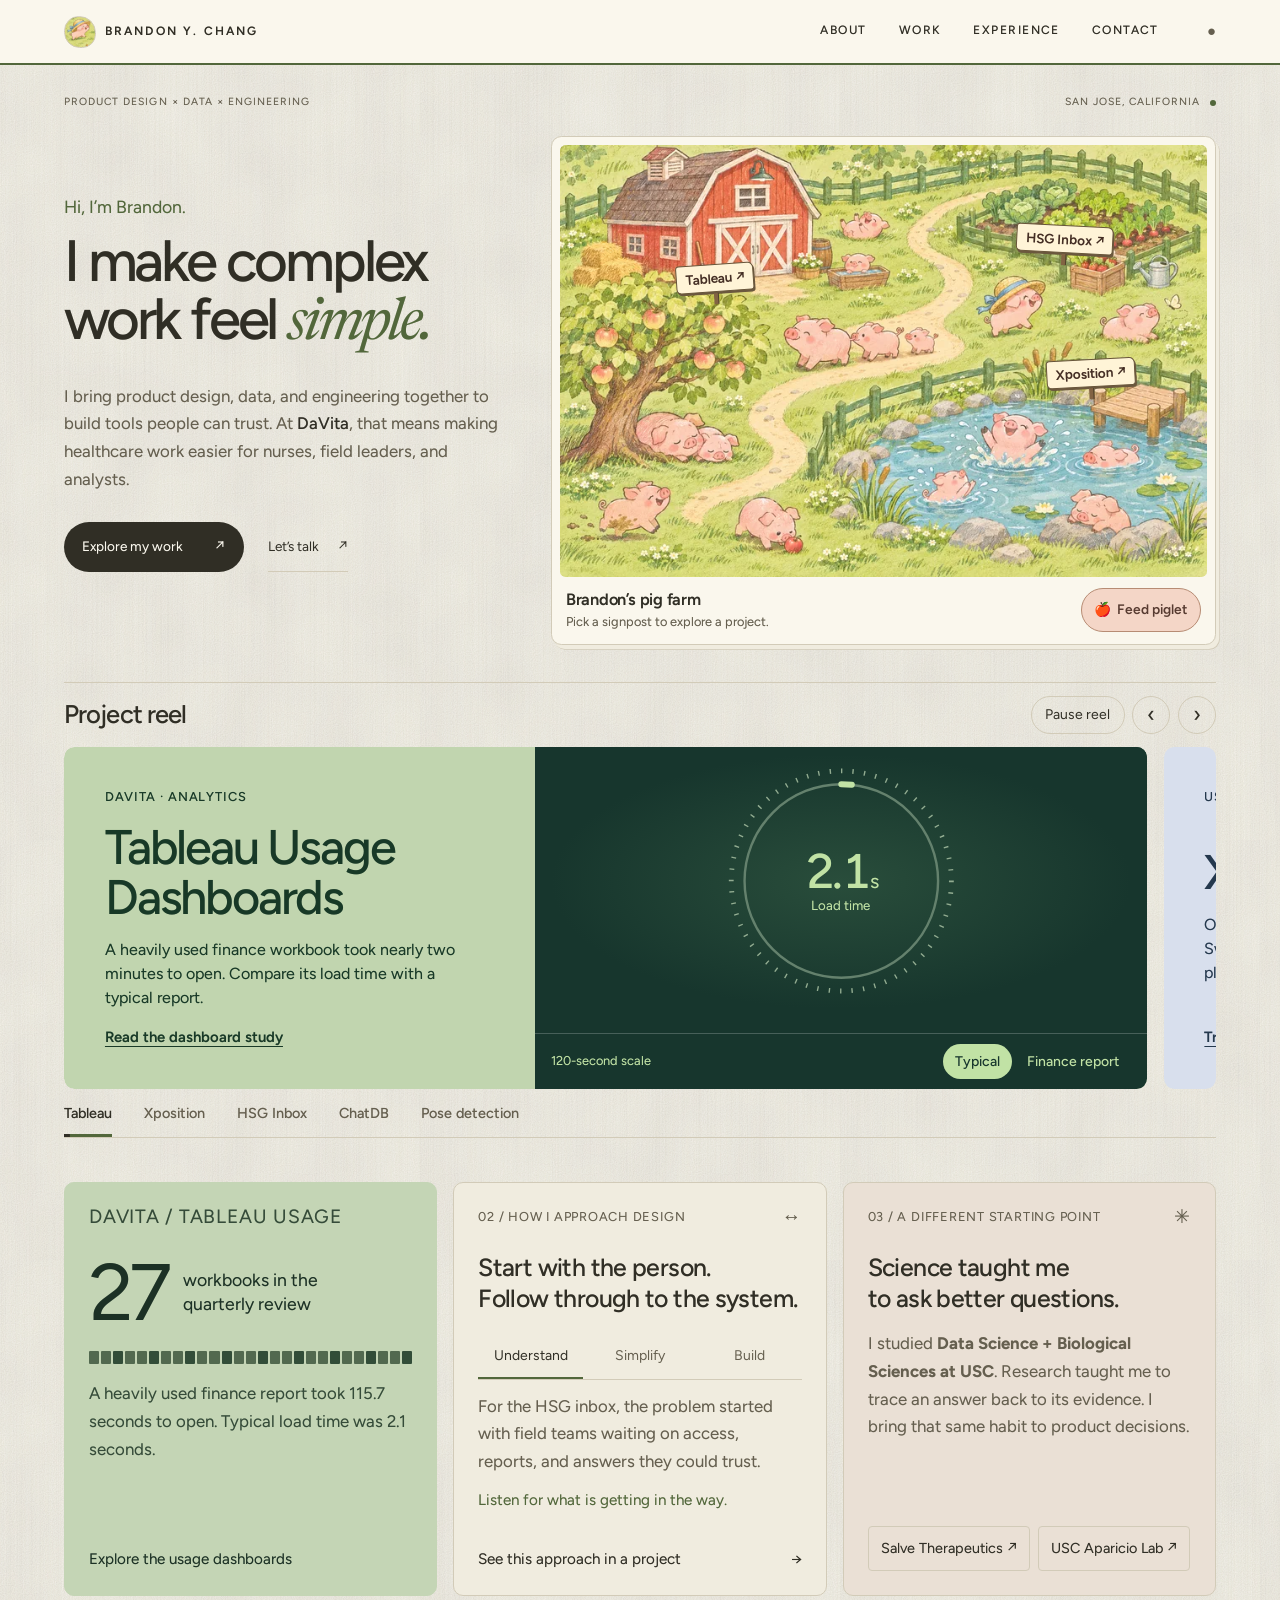
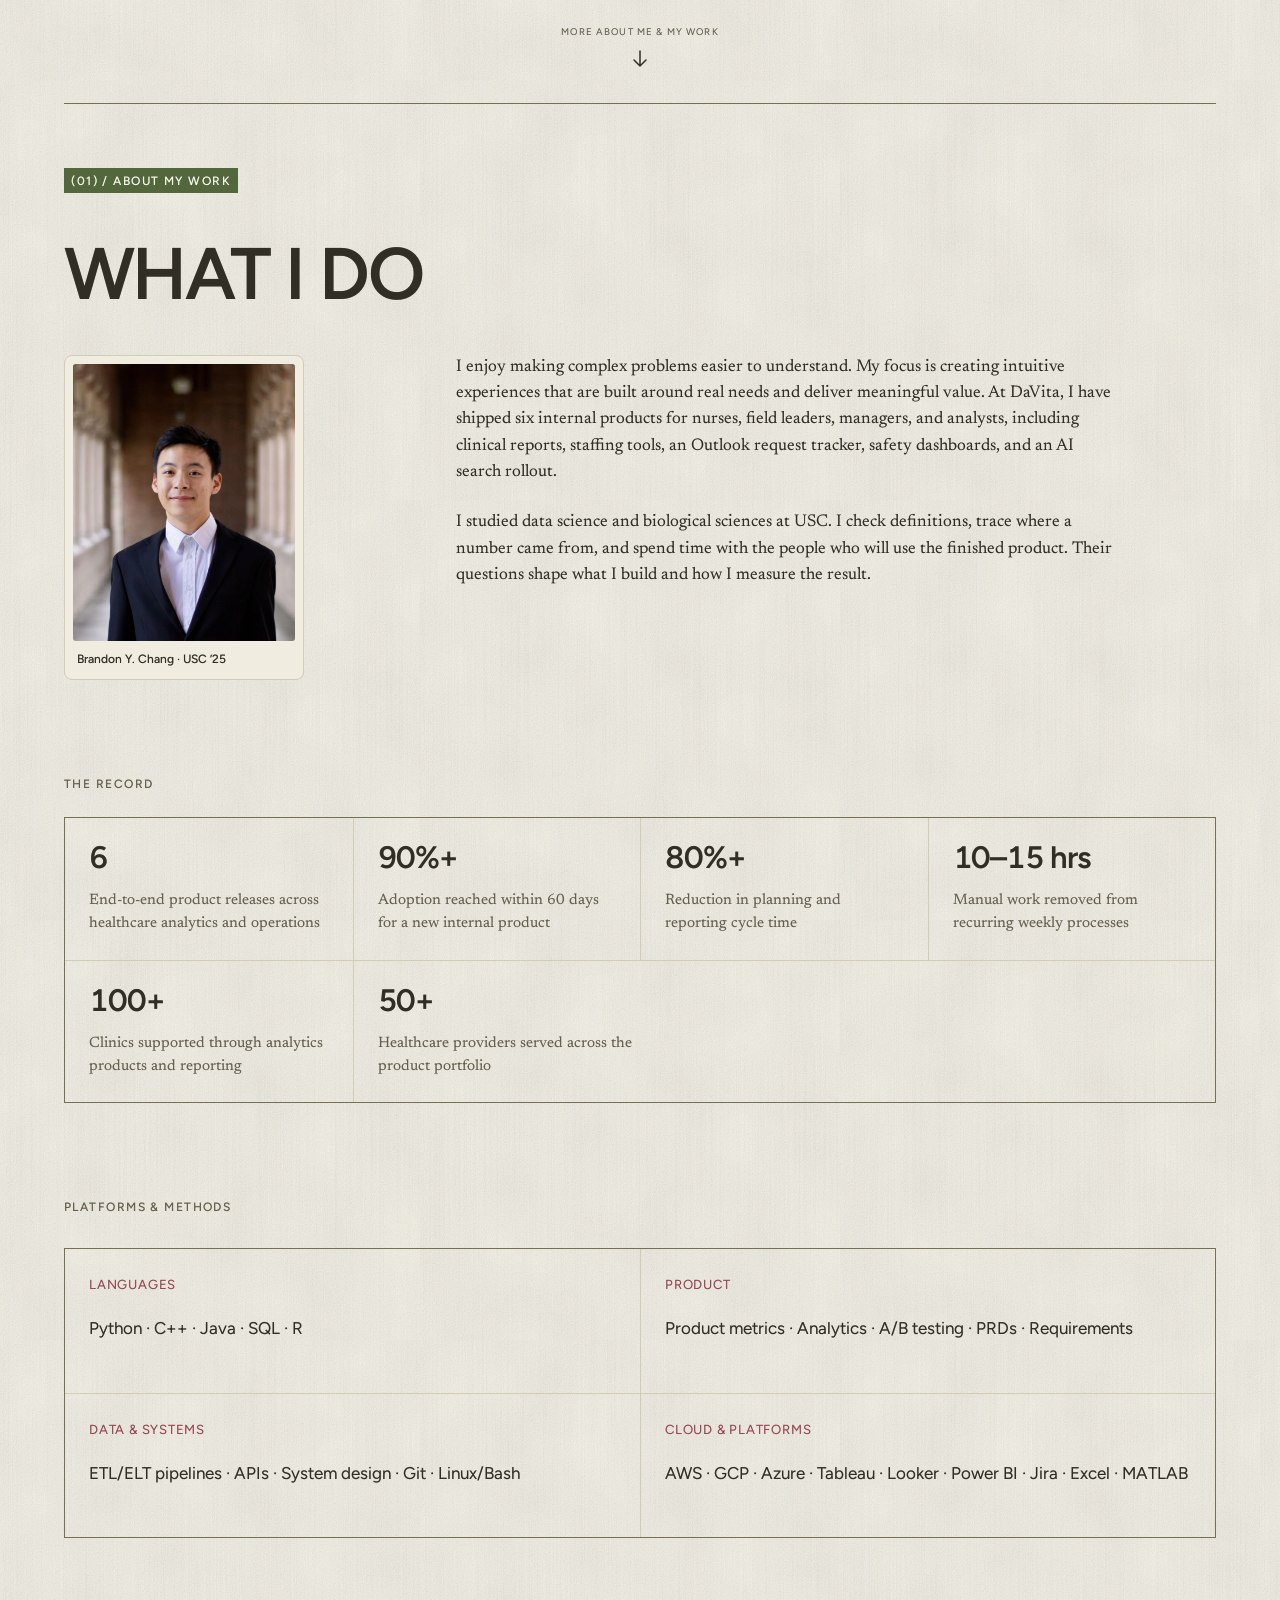
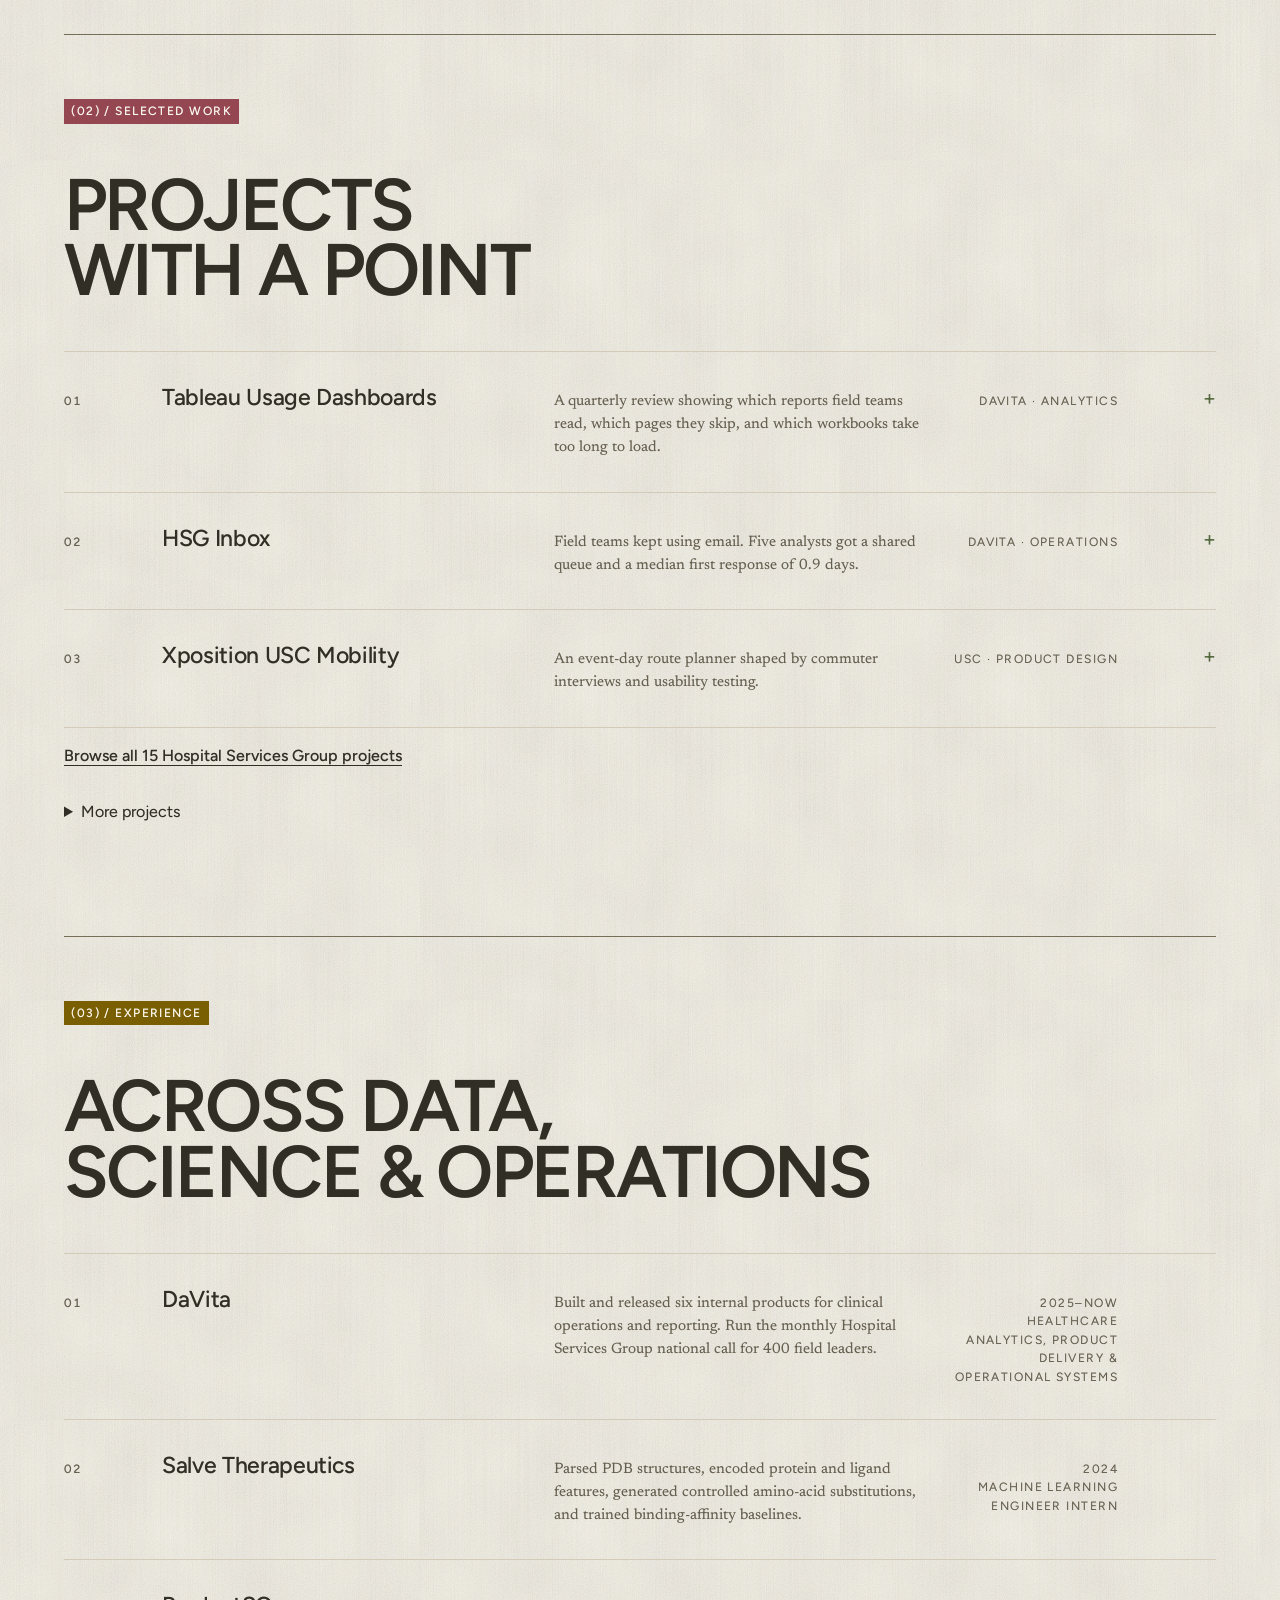
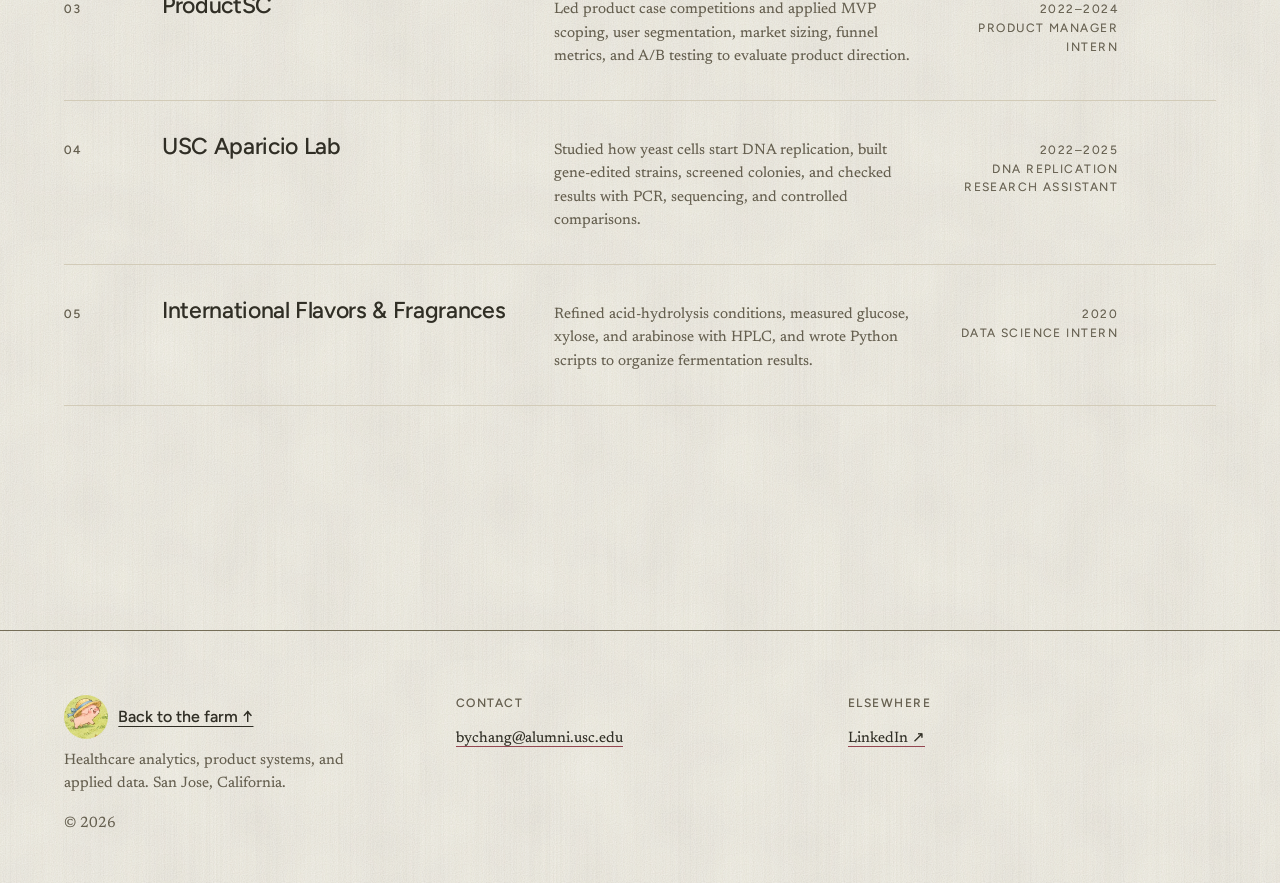
==== commit 8fcfa862: "Turn the portfolio into an interactive illustrated pig farm" ====
--- a/index.html
+++ b/index.html
@@ -1,5 +1,5 @@
 <!doctype html>
-<html lang="en" data-theme="dark">
+<html lang="en" data-theme="light">
 <head>
   <meta charset="utf-8">
   <meta name="viewport" content="width=device-width, initial-scale=1">
@@ -8,10 +8,10 @@
   <link rel="preconnect" href="https://fonts.googleapis.com">
   <link rel="preconnect" href="https://fonts.gstatic.com" crossorigin>
   <link href="https://fonts.googleapis.com/css2?family=Aboreto&family=Figtree:wght@400;500;600&family=Newsreader:opsz,wght@6..72,400;6..72,500&display=swap" rel="stylesheet">
-  <link rel="stylesheet" href="styles.css?v=26"><link rel="stylesheet" href="hsg-updates.css?v=27">
-  <link rel="stylesheet" href="landing.css?v=30">
+  <link rel="stylesheet" href="styles.css?v=31"><link rel="stylesheet" href="hsg-updates.css?v=27">
+  <link rel="stylesheet" href="landing.css?v=31">
   <script src="script.js?v=20" defer></script>
-  <script src="landing.js?v=30" defer></script>
+  <script src="landing.js?v=31" defer></script>
 </head>
 <body class="home-page">
   <div class="shell">
@@ -63,10 +63,25 @@
                 <p id="contact-copy-status" role="status" aria-live="polite"></p>
               </section>
             </div>
-            <figure class="intro-portrait">
-              <img src="brandon-portrait.jpg" alt="Brandon Chang at the University of Southern California" fetchpriority="high" width="900" height="1200">
-              <figcaption><strong>Brandon Y. Chang</strong><span>Curious about people.<br>Careful with the details.</span></figcaption>
-              <span class="intro-portrait-tag">USC ’25</span>
+            <figure class="farm-postcard" id="farm">
+              <div class="farm-scene">
+                <img class="farm-art" src="assets/pig-farm.webp" srcset="assets/pig-farm-small.webp 768w, assets/pig-farm.webp 1536w" sizes="(max-width: 760px) 96vw, 58vw" width="1536" height="1024" alt="Piglets doze under an apple tree, splash in a pond, and follow a path past a red barn." fetchpriority="high">
+                <nav class="farm-signs" aria-label="Featured projects on the farm">
+                  <a class="farm-sign barn-sign" href="tableau-usage.html">Tableau <span aria-hidden="true">↗</span><small>Workbook load times</small></a>
+                  <a class="farm-sign patch-sign" href="email-ticket-automation.html#tracker">HSG Inbox <span aria-hidden="true">↗</span><small>Request tracker</small></a>
+                  <a class="farm-sign pond-sign" href="usc-parking.html#planner">Xposition <span aria-hidden="true">↗</span><small>Parking planner</small></a>
+                </nav>
+                <div class="pig-spots" role="group" aria-label="Meet the piglets" hidden>
+                  <button type="button" class="pig-spot hat-pig" data-pig="feed" aria-label="Feed the piglet in the straw hat"><span>Feed piglet</span></button>
+                  <button type="button" class="pig-spot sleepy-pigs" data-pig="sleep" aria-label="Tuck in the sleepy piglets"><span>Tuck them in</span></button>
+                  <button type="button" class="pig-spot pond-pig" data-pig="splash" aria-label="Splash with the pond piglet"><span>Make a splash</span></button>
+                </div>
+                <span class="pig-reaction" aria-hidden="true"></span>
+              </div>
+              <figcaption>
+                <div><strong>Brandon’s pig farm</strong><span class="farm-note" role="status">Pick a signpost to explore a project.</span></div>
+                <button class="feed-pig" type="button" hidden><span aria-hidden="true">🍎</span> Feed piglet</button>
+              </figcaption>
             </figure>
             <section class="work-reel" aria-labelledby="reel-heading">
               <header class="reel-head">
@@ -218,6 +233,7 @@
           <header class="section-head"><p class="label label-ink">(01) / About my work</p></header>
           <h2 class="title section-title">What I do</h2>
           <div class="grid grid-rows">
+            <figure class="about-portrait"><img src="brandon-portrait.jpg" loading="lazy" width="900" height="1200" alt="Brandon Chang at the University of Southern California"><figcaption>Brandon Y. Chang · USC ’25</figcaption></figure>
             <div class="c-7 start-5 prose">
               <p>I enjoy making complex problems easier to understand. My focus is creating intuitive experiences that are built around real needs and deliver meaningful value. At DaVita, I have shipped six internal products for nurses, field leaders, managers, and analysts, including clinical reports, staffing tools, an Outlook request tracker, safety dashboards, and an AI search rollout.</p>
               <p>I studied data science and biological sciences at USC. I check definitions, trace where a number came from, and spend time with the people who will use the finished product. Their questions shape what I build and how I measure the result.</p>
@@ -349,7 +365,7 @@
     <footer class="colophon" id="contact">
       <div class="page">
         <div class="grid footer-grid">
-          <div class="c-4"><p class="label">Brandon Y. Chang</p><p class="colophon-note">Healthcare analytics, product systems, and applied data. San Jose, California.</p><p class="colophon-note">© 2026</p></div>
+          <div class="c-4"><a class="farm-return" href="#farm"><img src="assets/farm-piglet.webp" width="44" height="44" alt="">Back to the farm ↑</a><p class="colophon-note">Healthcare analytics, product systems, and applied data. San Jose, California.</p><p class="colophon-note">© 2026</p></div>
           <div class="c-4"><p class="label">Contact</p><ul class="colophon-list"><li><a class="link" href="mailto:bychang@alumni.usc.edu">bychang@alumni.usc.edu</a></li></ul></div>
           <div class="c-4"><p class="label">Elsewhere</p><ul class="colophon-list"><li><a class="link" href="https://www.linkedin.com/in/brandonychang" target="_blank" rel="noopener noreferrer">LinkedIn ↗</a></li></ul></div>
         </div>
--- a/styles.css
+++ b/styles.css
@@ -4652,3 +4652,35 @@
   .parking-case .xposition-feature-grid { grid-template-columns: minmax(0, 1fr); }
   .parking-case .route-controls fieldset { min-width: 0; }
 }
+
+/* Paper and ink shared by the farm and its case studies. */
+:root[data-theme="light"] {
+  --paper: #faf7ed;
+  --paper-sunk: #f0ecdf;
+  --ink: #302e25;
+  --ink-muted: #655f4f;
+  --rule: #d2cbb8;
+  --rule-strong: #756e58;
+  --green: #52673b;
+  --carmine: #944651;
+}
+:root[data-theme="dark"] {
+  --paper: #232820;
+  --paper-sunk: #30372b;
+  --ink: #f3efdf;
+  --ink-muted: #c2c4ae;
+  --rule: #525747;
+  --rule-strong: #a7ab95;
+}
+.wordmark::before {
+  content: "";
+  display: inline-block;
+  width: 2rem;
+  height: 2rem;
+  margin-right: .55rem;
+  vertical-align: middle;
+  border: 1px solid var(--rule);
+  border-radius: 46% 52% 43% 49%;
+  background: #cdd69b url("assets/farm-piglet.webp") center/cover;
+}
+.bar { align-items: center; }
--- a/landing.css
+++ b/landing.css
@@ -191,7 +191,7 @@
 .reel-chatdb { --cover: #d8d1ee; --print: #312842; --panel: #302c41; --glow: #ded5ff; }
 .reel-pose { --cover: #e4dca9; --print: #37371e; --panel: #383a25; --glow: #f3f0b3; }
 .project-copy { padding: clamp(1.3rem, 3.2vw, 3.5rem); display: flex; flex-direction: column; align-items: start; gap: 1rem; }
-.project-copy h3 { font: 400 clamp(2.5rem, 4.4vw, 4.8rem)/.98 var(--font-serif); letter-spacing: -.05em; margin: auto 0 0; }
+.project-copy h3 { font: 500 clamp(2.35rem, 3.8vw, 4rem)/1.03 var(--font-grotesk); letter-spacing: -.045em; margin: auto 0 0; }
 .project-copy > p:not(.project-meta) { font: 1rem/1.5 var(--font-grotesk); max-width: 38ch; }
 .project-copy a { margin-top: auto; font: 600 .93rem/1.5 var(--font-grotesk); color: inherit; text-decoration: underline; text-underline-offset: .3em; }
 .project-demo { min-width: 0; position: relative; display: grid; grid-template-rows: minmax(0,1fr) auto; background: var(--panel); color: var(--glow); }
@@ -215,7 +215,7 @@
 .dial-value { transform: rotate(-90deg); transform-origin: center; stroke: var(--glow); stroke-width: 5; stroke-linecap: round; stroke-dasharray: 2.1 120; }
 [data-state="1"] .dial-value { stroke-dasharray: 115.7 120; }
 .dial-reading { position: absolute; inset: 0; display: grid; place-content: center; text-align: center; }
-.dial-reading b { font: 400 clamp(2.65rem,4.2vw,4.8rem)/1 var(--font-serif); letter-spacing: -.065em; }
+.dial-reading b { font: 500 clamp(2.35rem,3.8vw,4.35rem)/1 var(--font-grotesk); font-variant-numeric: tabular-nums; letter-spacing: -.055em; }
 .dial-reading small { font: 1.25rem var(--font-grotesk); }
 .dial-reading > span { font: .83rem/1.5 var(--font-grotesk); }
 .map-screen img, .pose-screen img, .tracked-pose { position: absolute; inset: 0; width: 100%; height: 100%; object-fit: cover; }
@@ -267,3 +267,107 @@
   background: white; box-shadow: 0 0 3px #14251c; pointer-events: none;
 }
 .map-screen, .pose-screen { cursor: col-resize; }
+
+.home-page { --margin: clamp(1.1rem, 5vw, 6.5rem); }
+.home-page .intro-board { padding-top: clamp(1rem, 2.3vw, 2.4rem); }
+.home-page .intro-eyebrow { margin-bottom: clamp(1rem, 2vw, 1.8rem); }
+.intro-copy { grid-column: span 5; padding-right: clamp(.5rem, 2vw, 2.3rem); }
+.intro-copy h1 { font-size: clamp(2.45rem, 4.55vw, 5.4rem); }
+.intro-kicker { margin-bottom: .8rem; }
+.intro-primary { border-radius: 2rem; }
+.farm-postcard {
+  grid-column: span 7;
+  align-self: center;
+  min-width: 0;
+  padding: clamp(.35rem, .62vw, .65rem);
+  border: 1px solid var(--rule);
+  border-radius: .65rem;
+  background: var(--paper);
+  box-shadow: .2rem .25rem 0 var(--paper-sunk), .24rem .3rem 0 var(--rule);
+}
+.farm-scene { position: relative; isolation: isolate; }
+.farm-art { display: block; width: 100%; height: auto; border-radius: .35rem; }
+.farm-sign {
+  position: absolute;
+  z-index: 1;
+  left: var(--pin-x);
+  top: var(--pin-y);
+  translate: -50% -100%;
+  display: block;
+  padding: .34em .65em;
+  background: #fff4d7;
+  color: #442e24;
+  border: 1.5px solid #68553a;
+  border-radius: .22rem .35rem .2rem .32rem;
+  box-shadow: 1px 2px 0 #6b583e;
+  rotate: var(--tilt);
+  text-decoration: none;
+  white-space: nowrap;
+  font: 600 clamp(.78rem, 1.05vw, 1.06rem)/1.25 var(--font-grotesk);
+}
+.farm-sign::after { content: ''; position: absolute; top: calc(100% + 2px); left: 47%; width: 4px; height: .7rem; background: #826343; box-shadow: 1px 0 #4f412a; }
+.farm-sign::before { content: ''; position: absolute; inset: -.55rem -.2rem; }
+.barn-sign { --pin-x: 24%; --pin-y: 34%; --tilt: -4deg; }
+.patch-sign { --pin-x: 78%; --pin-y: 25%; --tilt: 3deg; }
+.pond-sign { --pin-x: 82%; --pin-y: 56%; --tilt: -3deg; }
+.farm-sign small { display: none; margin-top: .17em; font-weight: 500; font-size: .78em; }
+.farm-sign:is(:hover, :focus-visible) { z-index: 3; rotate: 0deg; background: #fffbea; }
+.farm-sign:is(:hover, :focus-visible) small { display: block; }
+.farm-postcard figcaption { display: flex; justify-content: space-between; align-items: center; gap: .55rem; padding: .65rem .4rem .25rem; }
+.farm-postcard figcaption strong, .farm-note { display: block; }
+.farm-postcard figcaption strong { font-size: 1.02rem; letter-spacing: -.015em; font-weight: 600; }
+.farm-note { color: var(--ink-muted); font-size: .8rem; }
+.feed-pig { display: inline-flex; align-items: center; justify-content: center; gap: .35rem; flex: none; padding: .5rem .8rem; min-height: 44px; background: #f4d6c7; border: 1px solid #b78c74; border-radius: 2rem; color: #573b31; font: 600 .86rem/1.25 var(--font-grotesk); }
+.feed-pig[hidden] { display: none; }
+.feed-pig:is(:hover, :focus-visible) { background: #ffdfca; border-color: #835440; }
+.pig-reaction { position: absolute; top: 33%; left: 72%; pointer-events: none; color: #863a46; }
+.pig-reaction[data-action]::before { content: '♥'; position: absolute; bottom: .45em; left: 0; padding: .12em .45em; font: 600 clamp(1rem, 2vw, 1.75rem)/1.1 var(--font-grotesk); border: 1px solid #a57364; border-radius: 60% 55% 55% 12%; background: #fff1d7; }
+.reel-head h2 { font: 500 clamp(1.5rem, 2vw, 2.15rem)/1.15 var(--font-grotesk); letter-spacing: -.035em; text-transform: none; }
+.about-portrait { grid-column: 1 / span 3; align-self: start; max-width: 15rem; padding: .5rem; background: var(--paper-sunk); border: 1px solid var(--rule); border-radius: .5rem; }
+.about-portrait img { width: 100%; height: auto; aspect-ratio: 4 / 5; object-fit: cover; border-radius: .18rem; display: block; }
+.about-portrait figcaption { font: 500 .75rem/1.45 var(--font-grotesk); padding: .6rem .25rem .2rem; }
+.farm-return { display: inline-flex; align-items: center; gap: .65rem; font: 500 1rem var(--font-grotesk); text-underline-offset: .23em; }
+.farm-return img { border-radius: 50%; }
+@media (prefers-reduced-motion: no-preference) {
+  .farm-sign { transition: rotate .18s ease, background .18s; }
+  .pig-reaction[data-action]::before { animation: pig-thanks .55s cubic-bezier(.18,.85,.3,1.25) both; }
+  .pig-reaction[data-action="feed"]::after { content: '🍎'; position: absolute; animation: offer-apple .55s ease-in both; font-size: clamp(1rem, 2.3vw, 2rem); }
+  @keyframes pig-thanks { 0%, 50% { opacity: 0; transform: translateY(.65em) scale(.6); } }
+  @keyframes offer-apple { from { opacity: 0; transform: translate(1.3em,-2.4em) rotate(28deg); } 35% { opacity: 1; } to { opacity: 0; transform: translate(-.25em,.35em) scale(.6); } }
+}
+@media (max-width: 900px) {
+  .about-portrait { grid-column: 1 / -1; }
+}
+@media (max-width: 760px) {
+  .home-page { --margin: clamp(1rem, 3.5vw, 1.65rem); }
+  .intro-copy { grid-column: 1 / -1; padding: 0; }
+  .intro-copy h1 { font-size: clamp(2.8rem, 7.7vw, 4.1rem); }
+  .intro-copy h1 br { display: none; }
+  .intro-description { margin-top: .8rem; }
+  .intro-actions { margin-block: .85rem .2rem; }
+  .farm-postcard { grid-column: 1 / -1; grid-row: 2; }
+  .work-reel { grid-row: auto; margin-top: .85rem; }
+  .farm-postcard figcaption { padding-inline: .2rem; }
+}
+@media (max-width: 380px) {
+  .farm-note { font-size: .74rem; }
+  .feed-pig { padding-inline: .55rem; }
+}
+
+.pig-spot { position: absolute; width: 12%; height: 16%; min-width: 40px; min-height: 40px; transform: translate(-50%, -50%); border-radius: 50%; }
+.hat-pig { left: 70%; top: 37%; }
+.sleepy-pigs { left: 18%; top: 68%; width: 17%; }
+.pond-pig { left: 70%; top: 67%; }
+.pig-spot span { position: absolute; inset: auto auto 90% 50%; translate: -50% 0; padding: .25rem .5rem; border-radius: .35rem; background: #fff7dc; border: 1px solid #705841; color: #483626; font: 600 .75rem/1.3 var(--font-grotesk); white-space: nowrap; opacity: 0; pointer-events: none; }
+.pig-spot:focus-visible span { opacity: 1; }
+@media (hover: hover) {
+  .pig-spot:hover span { opacity: 1; }
+}
+.pig-reaction[data-action="sleep"] { left: 21%; top: 64%; }
+.pig-reaction[data-action="sleep"]::before { content: 'zzz'; font-style: italic; }
+.pig-reaction[data-action="splash"] { left: 71%; top: 62%; }
+.pig-reaction[data-action="splash"]::before { content: 'Splash!'; color: #375969; }
+@media (prefers-reduced-motion: no-preference) {
+  .pig-reaction[data-action="splash"]::after { content: ''; position: absolute; width: 2.8rem; height: .8rem; border: 2px solid #fff9dc; border-radius: 50%; top: 1.65rem; animation: pond-ripple .8s ease-out both; }
+  @keyframes pond-ripple { from { transform: scale(.35); } to { transform: scale(2); opacity: 0; } }
+}
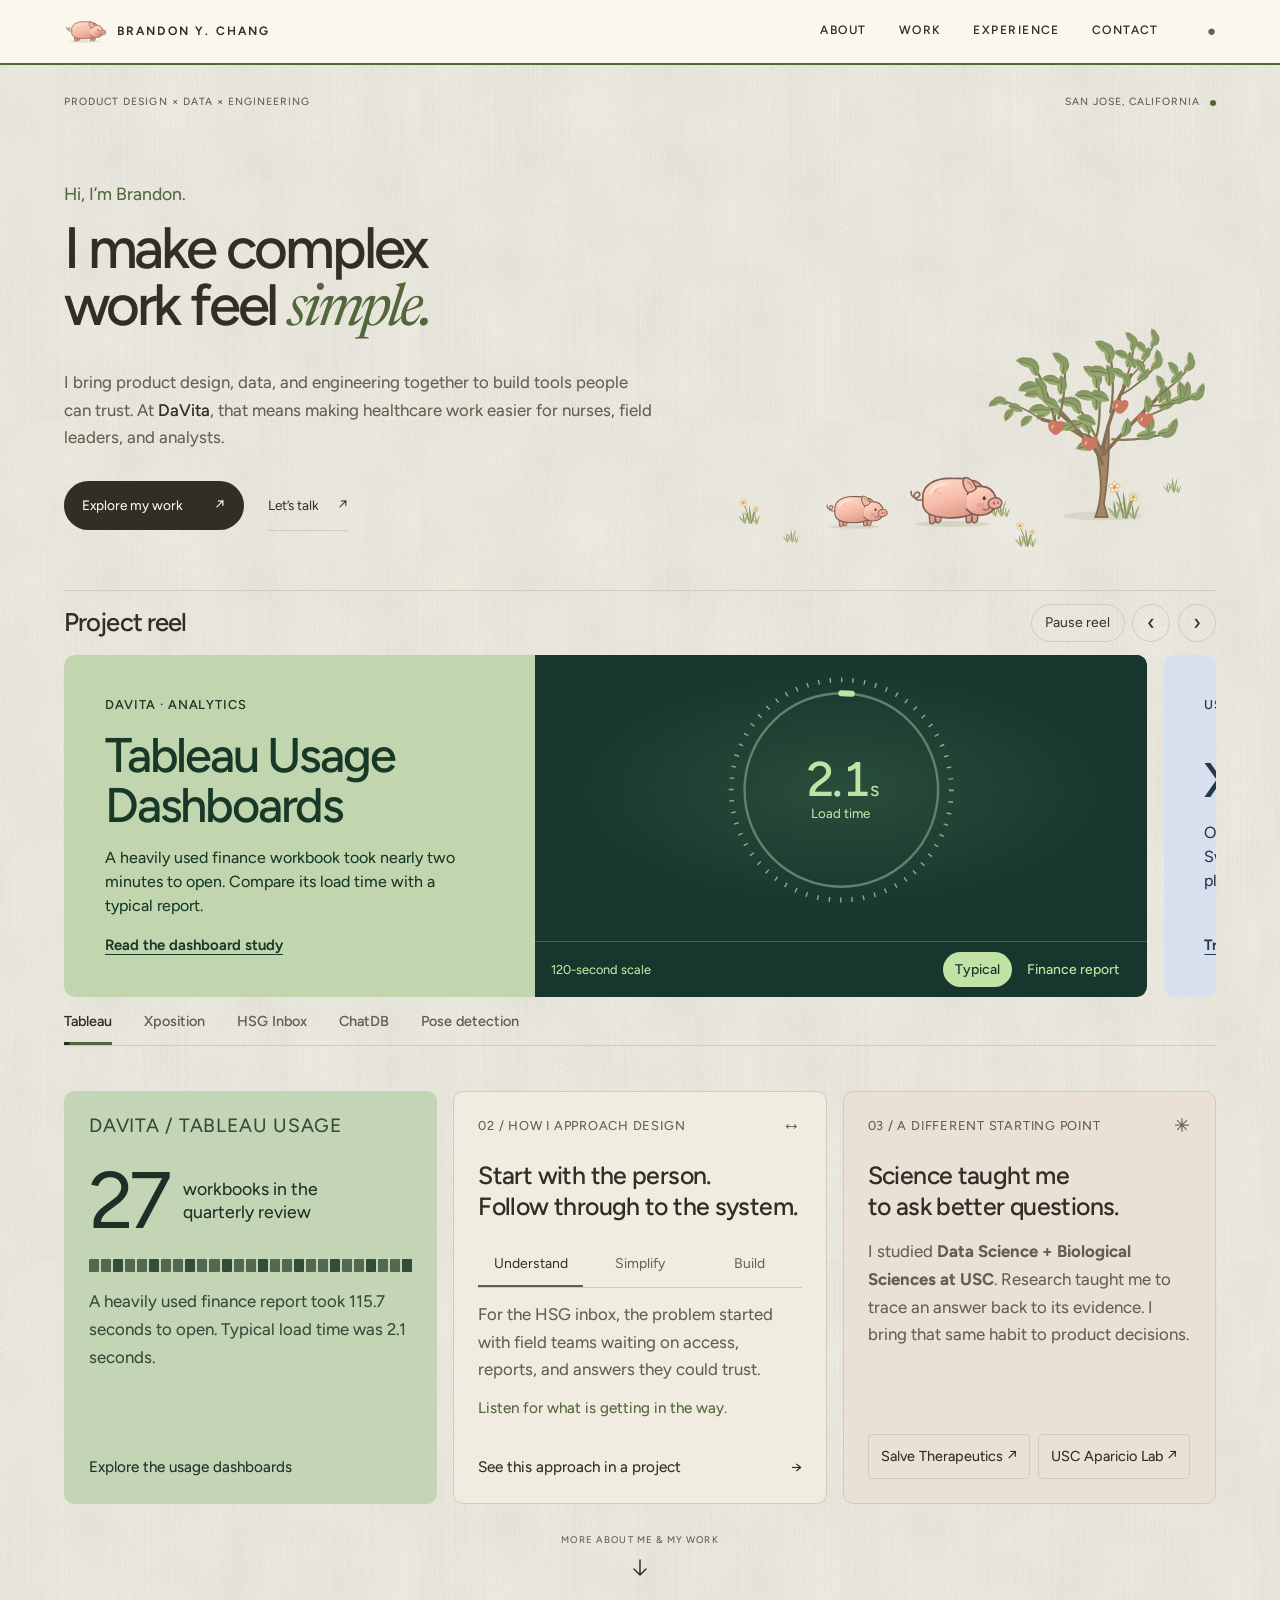
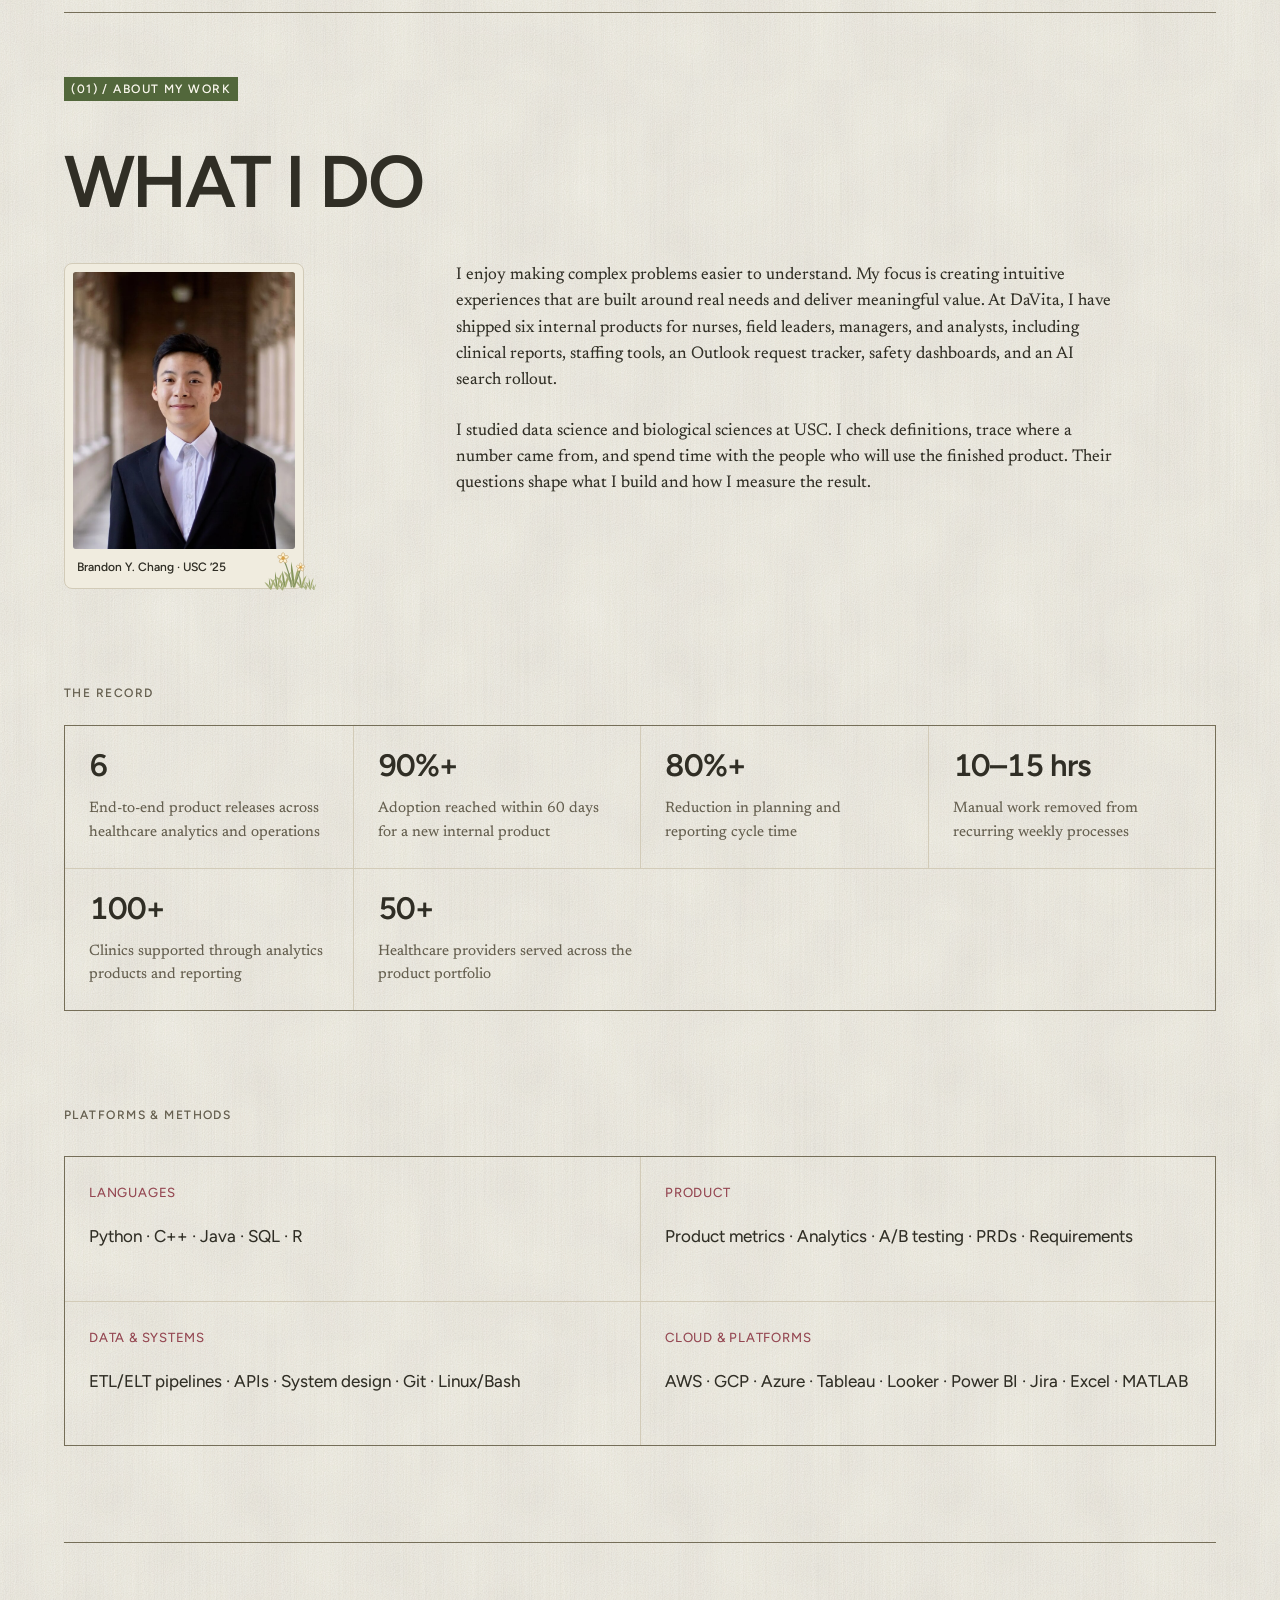
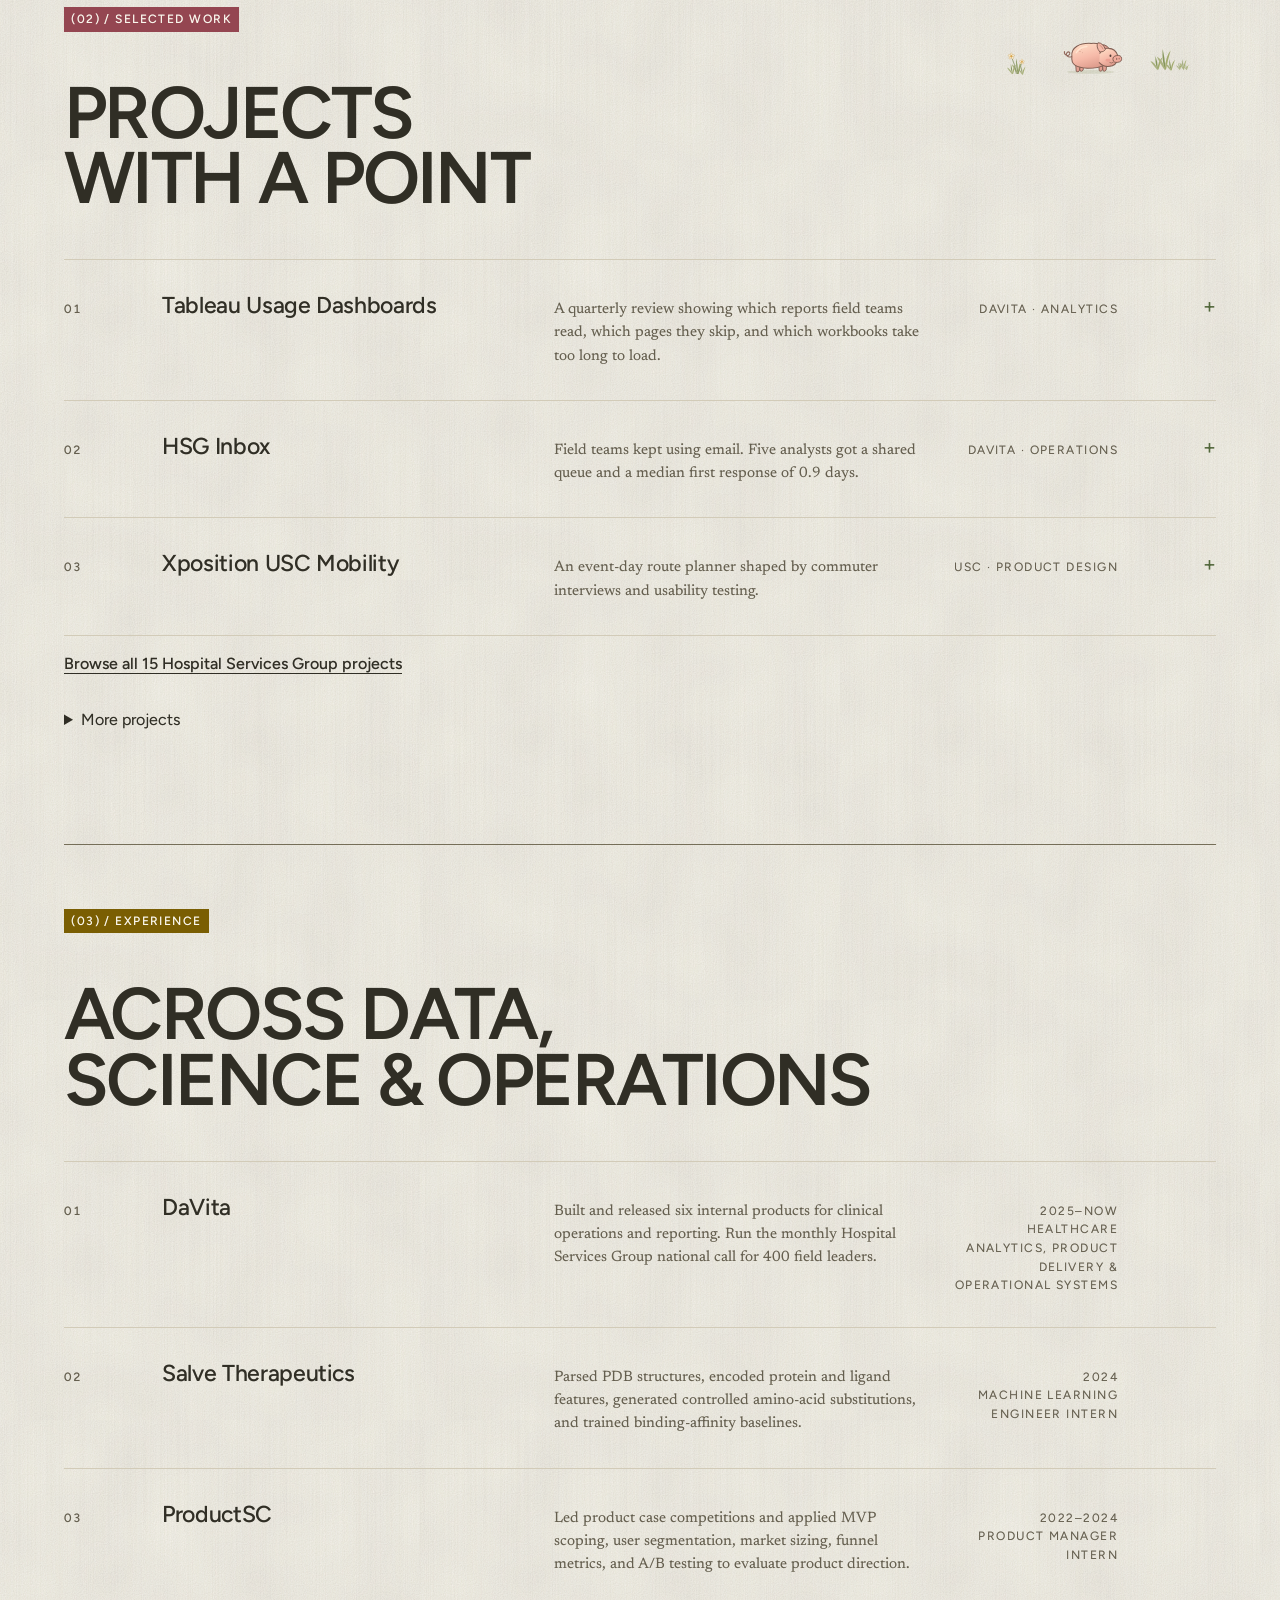
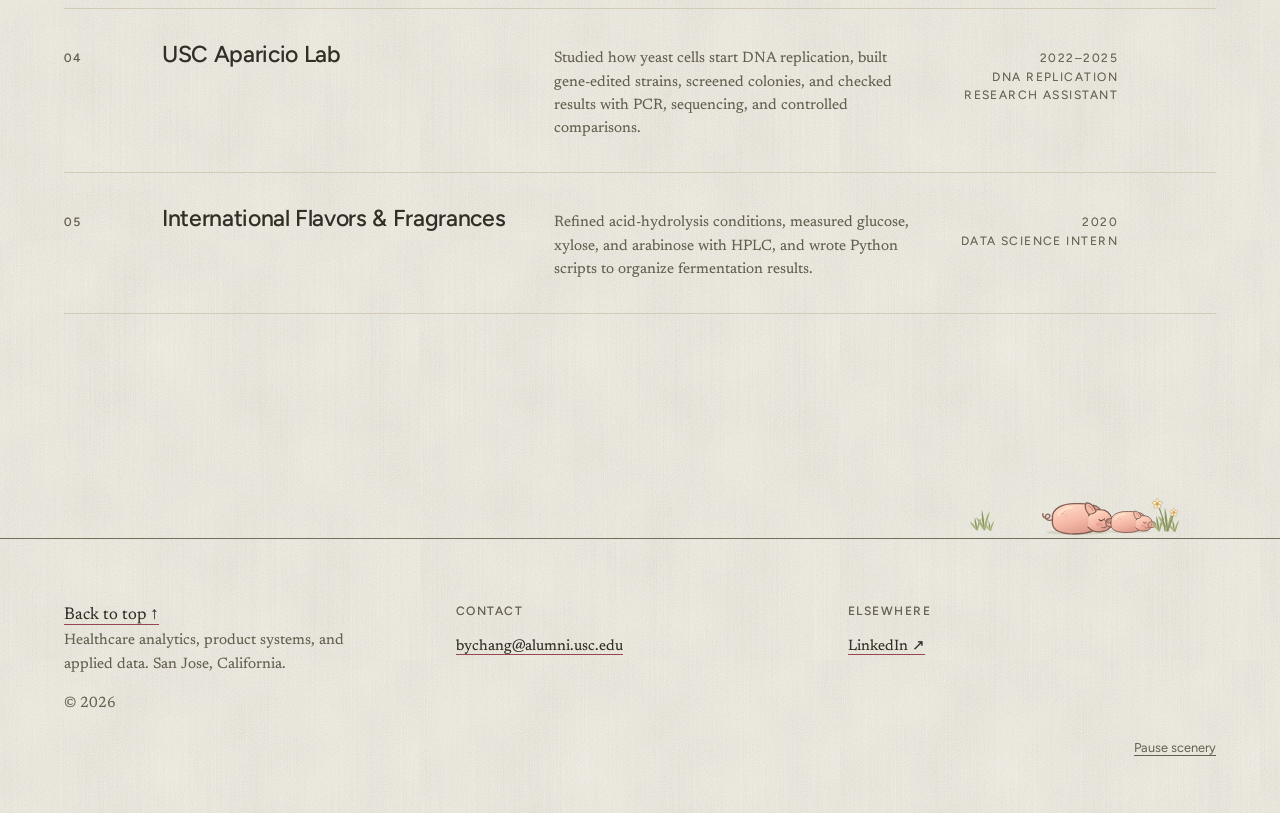
==== commit 1bfbea6c: "Replace the farm activity with ambient pigs and windblown grass" ====
--- a/index.html
+++ b/index.html
@@ -8,10 +8,11 @@
   <link rel="preconnect" href="https://fonts.googleapis.com">
   <link rel="preconnect" href="https://fonts.gstatic.com" crossorigin>
   <link href="https://fonts.googleapis.com/css2?family=Aboreto&family=Figtree:wght@400;500;600&family=Newsreader:opsz,wght@6..72,400;6..72,500&display=swap" rel="stylesheet">
-  <link rel="stylesheet" href="styles.css?v=31"><link rel="stylesheet" href="hsg-updates.css?v=27">
-  <link rel="stylesheet" href="landing.css?v=31">
+  <link rel="stylesheet" href="styles.css?v=32"><link rel="stylesheet" href="hsg-updates.css?v=27">
+  <link rel="stylesheet" href="landing.css?v=32">
   <script src="script.js?v=20" defer></script>
-  <script src="landing.js?v=31" defer></script>
+  <script src="landing.js?v=32" defer></script>
+  <script src="scenery.js?v=1" defer></script>
 </head>
 <body class="home-page">
   <div class="shell">
@@ -49,40 +50,22 @@
         <section class="intro-board" aria-labelledby="intro-title">
           <div class="intro-eyebrow"><span>Product design × data × engineering</span><span>San Jose, California <i aria-hidden="true"></i></span></div>
           <div class="intro-grid">
-            <div class="intro-copy">
-              <p class="intro-kicker">Hi, I’m Brandon.</p>
-              <h1 id="intro-title"><span class="title-phrase">I make complex</span><br> <span class="title-phrase">work feel <em>simple.</em></span></h1>
-              <p class="intro-description">I bring product design, data, and engineering together to build tools people can trust. At <strong>DaVita</strong>, that means making healthcare work easier for nurses, field leaders, and analysts.</p>
-              <div class="intro-actions"><a class="intro-primary" href="#work">Explore my work <span aria-hidden="true">↗</span></a><button type="button" class="intro-secondary" id="contact-toggle" aria-expanded="false" aria-controls="contact-options">Let’s talk <span aria-hidden="true">↗</span></button></div>
-              <section class="contact-options" id="contact-options" aria-labelledby="contact-options-title" hidden>
-                <h2 id="contact-options-title">Let’s connect.</h2>
-                <p>Have a role, project, or question in mind? Send me a note.</p>
-                <label for="contact-email">Email</label>
-                <div class="contact-copy-row"><input id="contact-email" type="text" value="bychang@alumni.usc.edu" readonly><button type="button" id="copy-contact-email">Copy email</button></div>
-                <div class="contact-browser-links"><a href="https://mail.google.com/mail/?view=cm&amp;fs=1&amp;to=bychang%40alumni.usc.edu" target="_blank" rel="noopener noreferrer">Compose in Gmail ↗</a><a href="https://www.linkedin.com/in/brandonychang" target="_blank" rel="noopener noreferrer">Connect on LinkedIn ↗</a></div>
-                <p id="contact-copy-status" role="status" aria-live="polite"></p>
-              </section>
-            </div>
-            <figure class="farm-postcard" id="farm">
-              <div class="farm-scene">
-                <img class="farm-art" src="assets/pig-farm.webp" srcset="assets/pig-farm-small.webp 768w, assets/pig-farm.webp 1536w" sizes="(max-width: 760px) 96vw, 58vw" width="1536" height="1024" alt="Piglets doze under an apple tree, splash in a pond, and follow a path past a red barn." fetchpriority="high">
-                <nav class="farm-signs" aria-label="Featured projects on the farm">
-                  <a class="farm-sign barn-sign" href="tableau-usage.html">Tableau <span aria-hidden="true">↗</span><small>Workbook load times</small></a>
-                  <a class="farm-sign patch-sign" href="email-ticket-automation.html#tracker">HSG Inbox <span aria-hidden="true">↗</span><small>Request tracker</small></a>
-                  <a class="farm-sign pond-sign" href="usc-parking.html#planner">Xposition <span aria-hidden="true">↗</span><small>Parking planner</small></a>
-                </nav>
-                <div class="pig-spots" role="group" aria-label="Meet the piglets" hidden>
-                  <button type="button" class="pig-spot hat-pig" data-pig="feed" aria-label="Feed the piglet in the straw hat"><span>Feed piglet</span></button>
-                  <button type="button" class="pig-spot sleepy-pigs" data-pig="sleep" aria-label="Tuck in the sleepy piglets"><span>Tuck them in</span></button>
-                  <button type="button" class="pig-spot pond-pig" data-pig="splash" aria-label="Splash with the pond piglet"><span>Make a splash</span></button>
-                </div>
-                <span class="pig-reaction" aria-hidden="true"></span>
-              </div>
-              <figcaption>
-                <div><strong>Brandon’s pig farm</strong><span class="farm-note" role="status">Pick a signpost to explore a project.</span></div>
-                <button class="feed-pig" type="button" hidden><span aria-hidden="true">🍎</span> Feed piglet</button>
-              </figcaption>
-            </figure>
+            <div class="intro-lead">
+              <div class="intro-copy">
+                <p class="intro-kicker">Hi, I’m Brandon.</p>
+                <h1 id="intro-title"><span class="title-phrase">I make complex</span><br> <span class="title-phrase">work feel <em>simple.</em></span></h1>
+                <p class="intro-description">I bring product design, data, and engineering together to build tools people can trust. At <strong>DaVita</strong>, that means making healthcare work easier for nurses, field leaders, and analysts.</p>
+                <div class="intro-actions"><a class="intro-primary" href="#work">Explore my work <span aria-hidden="true">↗</span></a><button type="button" class="intro-secondary" id="contact-toggle" aria-expanded="false" aria-controls="contact-options">Let’s talk <span aria-hidden="true">↗</span></button></div>
+                <section class="contact-options" id="contact-options" aria-labelledby="contact-options-title" hidden>
+                  <h2 id="contact-options-title">Let’s connect.</h2>
+                  <p>Have a role, project, or question in mind? Send me a note.</p>
+                  <label for="contact-email">Email</label>
+                  <div class="contact-copy-row"><input id="contact-email" type="text" value="bychang@alumni.usc.edu" readonly><button type="button" id="copy-contact-email">Copy email</button></div>
+                  <div class="contact-browser-links"><a href="https://mail.google.com/mail/?view=cm&amp;fs=1&amp;to=bychang%40alumni.usc.edu" target="_blank" rel="noopener noreferrer">Compose in Gmail ↗</a><a href="https://www.linkedin.com/in/brandonychang" target="_blank" rel="noopener noreferrer">Connect on LinkedIn ↗</a></div>
+                  <p id="contact-copy-status" role="status" aria-live="polite"></p>
+                </section>
+              </div>
+            </div>
             <section class="work-reel" aria-labelledby="reel-heading">
               <header class="reel-head">
                 <h2 id="reel-heading">Project reel</h2>
@@ -365,7 +348,7 @@
     <footer class="colophon" id="contact">
       <div class="page">
         <div class="grid footer-grid">
-          <div class="c-4"><a class="farm-return" href="#farm"><img src="assets/farm-piglet.webp" width="44" height="44" alt="">Back to the farm ↑</a><p class="colophon-note">Healthcare analytics, product systems, and applied data. San Jose, California.</p><p class="colophon-note">© 2026</p></div>
+          <div class="c-4"><a class="link" href="#top">Back to top ↑</a><p class="colophon-note">Healthcare analytics, product systems, and applied data. San Jose, California.</p><p class="colophon-note">© 2026</p></div>
           <div class="c-4"><p class="label">Contact</p><ul class="colophon-list"><li><a class="link" href="mailto:bychang@alumni.usc.edu">bychang@alumni.usc.edu</a></li></ul></div>
           <div class="c-4"><p class="label">Elsewhere</p><ul class="colophon-list"><li><a class="link" href="https://www.linkedin.com/in/brandonychang" target="_blank" rel="noopener noreferrer">LinkedIn ↗</a></li></ul></div>
         </div>
--- a/styles.css
+++ b/styles.css
@@ -4672,15 +4672,59 @@
   --rule: #525747;
   --rule-strong: #a7ab95;
 }
-.wordmark::before {
-  content: "";
-  display: inline-block;
-  width: 2rem;
-  height: 2rem;
-  margin-right: .55rem;
-  vertical-align: middle;
-  border: 1px solid var(--rule);
-  border-radius: 46% 52% 43% 49%;
-  background: #cdd69b url("assets/farm-piglet.webp") center/cover;
-}
 .bar { align-items: center; }
+
+/* Artwork sits on the same paper and rules as the surrounding type. */
+.scenery-drawings { position: absolute; pointer-events: none; overflow: hidden; }
+.scenery { display: block; overflow: visible; pointer-events: none; user-select: none; }
+.wordmark .scenery-mark { display: inline-block; width: 2.8rem; height: 2rem; margin-right: .5rem; vertical-align: middle; }
+.colophon, #work .section-head { position: relative; }
+.scenery-intro { position: absolute; right: 0; bottom: 0; width: 46%; }
+.about-portrait { position: relative; }
+.scenery-flowers { position: absolute; width: 4.8rem; bottom: -.24rem; right: -1.4rem; }
+.scenery-verge { position: absolute; width: clamp(8rem, 17vw, 16rem); right: 1%; bottom: 0; }
+.scenery-rest { position: absolute; width: clamp(11rem, 21vw, 19rem); right: clamp(1rem, 5vw, 6.5rem); bottom: 100%; }
+.scenery-toggle { display: block; margin: 1rem 0 0 auto; padding: .5rem 0; color: var(--ink-muted); font: .8rem/1.4 var(--font-grotesk); text-decoration: underline; text-underline-offset: .25em; }
+.scenery .sleeping .pig-back { transform: translateY(8px) scaleY(.94); }
+.scenery .sleeping .leg { transform: scaleY(.65); }
+@media (max-width: 760px) {
+  .intro-lead { padding-bottom: clamp(3.5rem, 15vw, 5.4rem); }
+  .scenery-intro { width: clamp(11rem, 36vw, 16rem); }
+}
+@media (max-width: 530px) {
+  .bar { gap: .75rem; }
+  .bar .theme-toggle { margin-right: 0; min-width: 24px; }
+  .wordmark .scenery-mark { width: 2.1rem; }
+  .intro-lead { padding-bottom: clamp(5.4rem, 24vw, 7.4rem); }
+  .scenery-intro { width: min(100%, 26rem); }
+  .scenery-intro .orchard-tree { transform: translate(403px, 181px) scale(.74); }
+  .scenery-verge { width: 7rem; }
+}
+@media (prefers-reduced-motion: no-preference) {
+  .scenery .grass, .scenery .twig, .scenery .tree-crown {
+    transform-origin: 0 0;
+    animation: field-wind 4.7s ease-in-out var(--phase, -1.3s) infinite alternate;
+  }
+  .scenery .twig { animation-duration: 4.1s; }
+  .scenery .tree-crown { animation-name: bough-wind; animation-duration: 5.8s; }
+  .scenery .walking { animation: pig-walk 15s linear var(--phase) infinite; }
+  .scenery .walking .pig-direction { transform-origin: 51px 34px; animation: pig-turn 15s linear var(--phase) infinite; }
+  .scenery .walking .leg { animation: pig-step .55s ease-in-out var(--phase) infinite alternate; }
+  .scenery .walking .leg.far { animation-direction: alternate-reverse; }
+  .scenery .walking .pig-back { animation: pig-bob .55s ease-in-out var(--phase) infinite; }
+  .scenery .pig-head { transform-origin: 69px 34px; animation: pig-sniff 5.4s ease-in-out var(--phase) infinite; }
+  .scenery .curly-tail { transform-origin: 18px 29px; animation: tail-twitch 4s ease-in-out var(--phase) infinite; }
+  .scenery .sleeping .pig-back { transform-origin: 50px 46px; animation: pig-breathe 2.7s ease-in-out var(--phase) infinite alternate; }
+  .scenery .sleeping .pig-head { animation: none; }
+  .scenery-paused .scenery *, .scenery.offscreen * { animation-play-state: paused !important; }
+  @keyframes field-wind { from { transform: rotate(-4deg) skewX(-2deg); } to { transform: rotate(6deg) skewX(2deg); } }
+  @keyframes bough-wind { from { transform: rotate(-1.7deg); } to { transform: rotate(2.1deg); } }
+  @keyframes pig-walk { 0%, 100% { transform: translateX(-18px); } 48%, 51% { transform: translateX(48px); } 97% { transform: translateX(-18px); } }
+  @keyframes pig-turn { 0%, 47%, 100% { transform: scaleX(1); } 51%, 96% { transform: scaleX(-1); } }
+  @keyframes pig-step { from { transform: rotate(-16deg); } to { transform: rotate(18deg); } }
+  @keyframes pig-bob { 50% { transform: translateY(-1.35px); } }
+  @keyframes pig-sniff { 0%, 38%, 75%, 100% { transform: rotate(0); } 52%, 64% { transform: rotate(6deg); } 59% { transform: rotate(3deg); } }
+  @keyframes tail-twitch { 0%, 62%, 85%, 100% { transform: rotate(-4deg); } 70%, 80% { transform: rotate(10deg); } }
+  @keyframes pig-breathe { from { transform: translateY(6px) scaleY(.90); } to { transform: translateY(6px) scaleY(.96); } }
+}
+@media (prefers-reduced-motion: reduce) { .scenery-toggle { display: none; } }
--- a/landing.css
+++ b/landing.css
@@ -271,103 +271,30 @@
 .home-page { --margin: clamp(1.1rem, 5vw, 6.5rem); }
 .home-page .intro-board { padding-top: clamp(1rem, 2.3vw, 2.4rem); }
 .home-page .intro-eyebrow { margin-bottom: clamp(1rem, 2vw, 1.8rem); }
-.intro-copy { grid-column: span 5; padding-right: clamp(.5rem, 2vw, 2.3rem); }
+.intro-lead { position: relative; grid-column: 1 / -1; isolation: isolate; }
+.intro-lead .intro-copy { position: relative; width: 55%; padding: clamp(1.6rem, 3.4vw, 3.6rem) 0 1.4rem; }
 .intro-copy h1 { font-size: clamp(2.45rem, 4.55vw, 5.4rem); }
 .intro-kicker { margin-bottom: .8rem; }
 .intro-primary { border-radius: 2rem; }
-.farm-postcard {
-  grid-column: span 7;
-  align-self: center;
-  min-width: 0;
-  padding: clamp(.35rem, .62vw, .65rem);
-  border: 1px solid var(--rule);
-  border-radius: .65rem;
-  background: var(--paper);
-  box-shadow: .2rem .25rem 0 var(--paper-sunk), .24rem .3rem 0 var(--rule);
-}
-.farm-scene { position: relative; isolation: isolate; }
-.farm-art { display: block; width: 100%; height: auto; border-radius: .35rem; }
-.farm-sign {
-  position: absolute;
-  z-index: 1;
-  left: var(--pin-x);
-  top: var(--pin-y);
-  translate: -50% -100%;
-  display: block;
-  padding: .34em .65em;
-  background: #fff4d7;
-  color: #442e24;
-  border: 1.5px solid #68553a;
-  border-radius: .22rem .35rem .2rem .32rem;
-  box-shadow: 1px 2px 0 #6b583e;
-  rotate: var(--tilt);
-  text-decoration: none;
-  white-space: nowrap;
-  font: 600 clamp(.78rem, 1.05vw, 1.06rem)/1.25 var(--font-grotesk);
-}
-.farm-sign::after { content: ''; position: absolute; top: calc(100% + 2px); left: 47%; width: 4px; height: .7rem; background: #826343; box-shadow: 1px 0 #4f412a; }
-.farm-sign::before { content: ''; position: absolute; inset: -.55rem -.2rem; }
-.barn-sign { --pin-x: 24%; --pin-y: 34%; --tilt: -4deg; }
-.patch-sign { --pin-x: 78%; --pin-y: 25%; --tilt: 3deg; }
-.pond-sign { --pin-x: 82%; --pin-y: 56%; --tilt: -3deg; }
-.farm-sign small { display: none; margin-top: .17em; font-weight: 500; font-size: .78em; }
-.farm-sign:is(:hover, :focus-visible) { z-index: 3; rotate: 0deg; background: #fffbea; }
-.farm-sign:is(:hover, :focus-visible) small { display: block; }
-.farm-postcard figcaption { display: flex; justify-content: space-between; align-items: center; gap: .55rem; padding: .65rem .4rem .25rem; }
-.farm-postcard figcaption strong, .farm-note { display: block; }
-.farm-postcard figcaption strong { font-size: 1.02rem; letter-spacing: -.015em; font-weight: 600; }
-.farm-note { color: var(--ink-muted); font-size: .8rem; }
-.feed-pig { display: inline-flex; align-items: center; justify-content: center; gap: .35rem; flex: none; padding: .5rem .8rem; min-height: 44px; background: #f4d6c7; border: 1px solid #b78c74; border-radius: 2rem; color: #573b31; font: 600 .86rem/1.25 var(--font-grotesk); }
-.feed-pig[hidden] { display: none; }
-.feed-pig:is(:hover, :focus-visible) { background: #ffdfca; border-color: #835440; }
-.pig-reaction { position: absolute; top: 33%; left: 72%; pointer-events: none; color: #863a46; }
-.pig-reaction[data-action]::before { content: '♥'; position: absolute; bottom: .45em; left: 0; padding: .12em .45em; font: 600 clamp(1rem, 2vw, 1.75rem)/1.1 var(--font-grotesk); border: 1px solid #a57364; border-radius: 60% 55% 55% 12%; background: #fff1d7; }
 .reel-head h2 { font: 500 clamp(1.5rem, 2vw, 2.15rem)/1.15 var(--font-grotesk); letter-spacing: -.035em; text-transform: none; }
 .about-portrait { grid-column: 1 / span 3; align-self: start; max-width: 15rem; padding: .5rem; background: var(--paper-sunk); border: 1px solid var(--rule); border-radius: .5rem; }
 .about-portrait img { width: 100%; height: auto; aspect-ratio: 4 / 5; object-fit: cover; border-radius: .18rem; display: block; }
 .about-portrait figcaption { font: 500 .75rem/1.45 var(--font-grotesk); padding: .6rem .25rem .2rem; }
-.farm-return { display: inline-flex; align-items: center; gap: .65rem; font: 500 1rem var(--font-grotesk); text-underline-offset: .23em; }
-.farm-return img { border-radius: 50%; }
-@media (prefers-reduced-motion: no-preference) {
-  .farm-sign { transition: rotate .18s ease, background .18s; }
-  .pig-reaction[data-action]::before { animation: pig-thanks .55s cubic-bezier(.18,.85,.3,1.25) both; }
-  .pig-reaction[data-action="feed"]::after { content: '🍎'; position: absolute; animation: offer-apple .55s ease-in both; font-size: clamp(1rem, 2.3vw, 2rem); }
-  @keyframes pig-thanks { 0%, 50% { opacity: 0; transform: translateY(.65em) scale(.6); } }
-  @keyframes offer-apple { from { opacity: 0; transform: translate(1.3em,-2.4em) rotate(28deg); } 35% { opacity: 1; } to { opacity: 0; transform: translate(-.25em,.35em) scale(.6); } }
-}
 @media (max-width: 900px) {
   .about-portrait { grid-column: 1 / -1; }
 }
 @media (max-width: 760px) {
   .home-page { --margin: clamp(1rem, 3.5vw, 1.65rem); }
-  .intro-copy { grid-column: 1 / -1; padding: 0; }
+  .intro-lead .intro-copy { width: 100%; padding: 0; }
   .intro-copy h1 { font-size: clamp(2.8rem, 7.7vw, 4.1rem); }
   .intro-copy h1 br { display: none; }
   .intro-description { margin-top: .8rem; }
   .intro-actions { margin-block: .85rem .2rem; }
-  .farm-postcard { grid-column: 1 / -1; grid-row: 2; }
   .work-reel { grid-row: auto; margin-top: .85rem; }
-  .farm-postcard figcaption { padding-inline: .2rem; }
-}
-@media (max-width: 380px) {
-  .farm-note { font-size: .74rem; }
-  .feed-pig { padding-inline: .55rem; }
-}
-
-.pig-spot { position: absolute; width: 12%; height: 16%; min-width: 40px; min-height: 40px; transform: translate(-50%, -50%); border-radius: 50%; }
-.hat-pig { left: 70%; top: 37%; }
-.sleepy-pigs { left: 18%; top: 68%; width: 17%; }
-.pond-pig { left: 70%; top: 67%; }
-.pig-spot span { position: absolute; inset: auto auto 90% 50%; translate: -50% 0; padding: .25rem .5rem; border-radius: .35rem; background: #fff7dc; border: 1px solid #705841; color: #483626; font: 600 .75rem/1.3 var(--font-grotesk); white-space: nowrap; opacity: 0; pointer-events: none; }
-.pig-spot:focus-visible span { opacity: 1; }
-@media (hover: hover) {
-  .pig-spot:hover span { opacity: 1; }
-}
-.pig-reaction[data-action="sleep"] { left: 21%; top: 64%; }
-.pig-reaction[data-action="sleep"]::before { content: 'zzz'; font-style: italic; }
-.pig-reaction[data-action="splash"] { left: 71%; top: 62%; }
-.pig-reaction[data-action="splash"]::before { content: 'Splash!'; color: #375969; }
-@media (prefers-reduced-motion: no-preference) {
-  .pig-reaction[data-action="splash"]::after { content: ''; position: absolute; width: 2.8rem; height: .8rem; border: 2px solid #fff9dc; border-radius: 50%; top: 1.65rem; animation: pond-ripple .8s ease-out both; }
-  @keyframes pond-ripple { from { transform: scale(.35); } to { transform: scale(2); opacity: 0; } }
-}
+}
+
+@media (max-width: 360px) {
+  .reel-controls { gap: .25rem; }
+  .reel-head h2 { font-size: 1.25rem; }
+  .reel-controls .motion-switch { padding-inline: .55rem; white-space: nowrap; }
+}
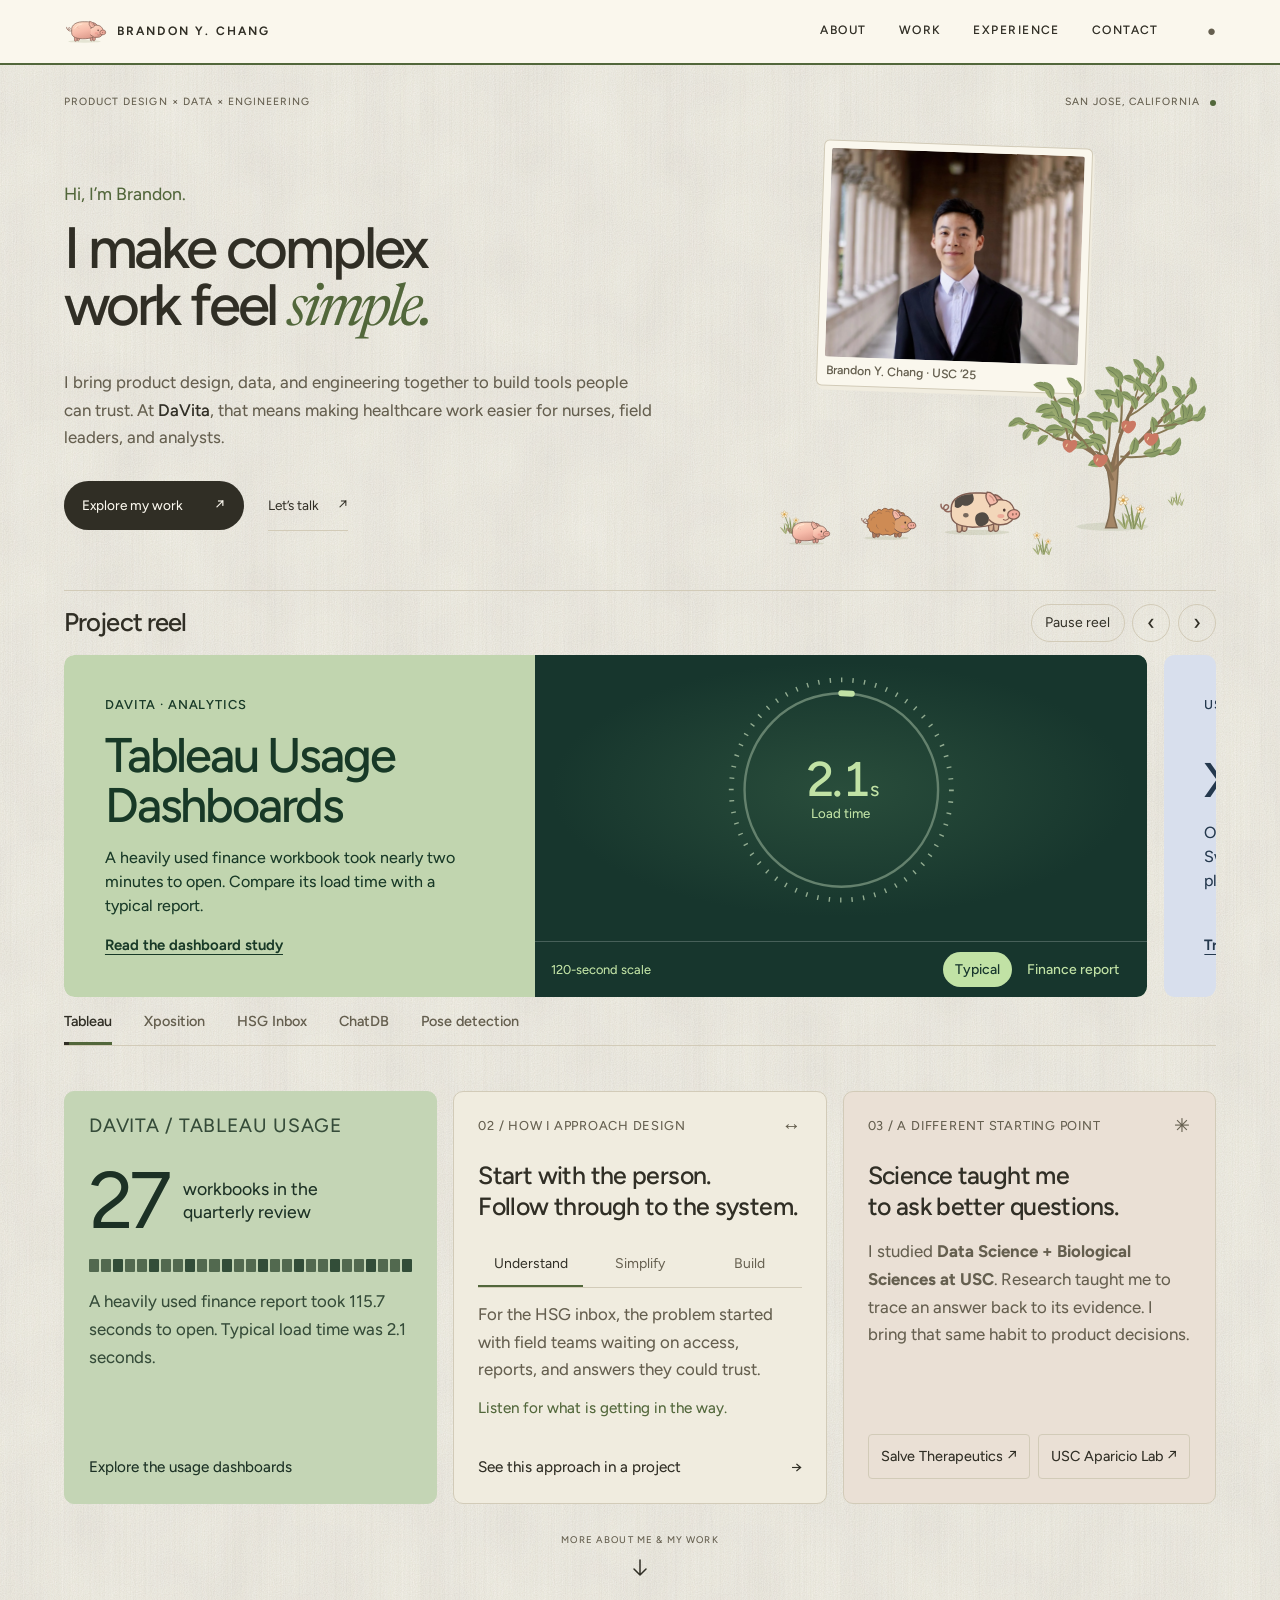
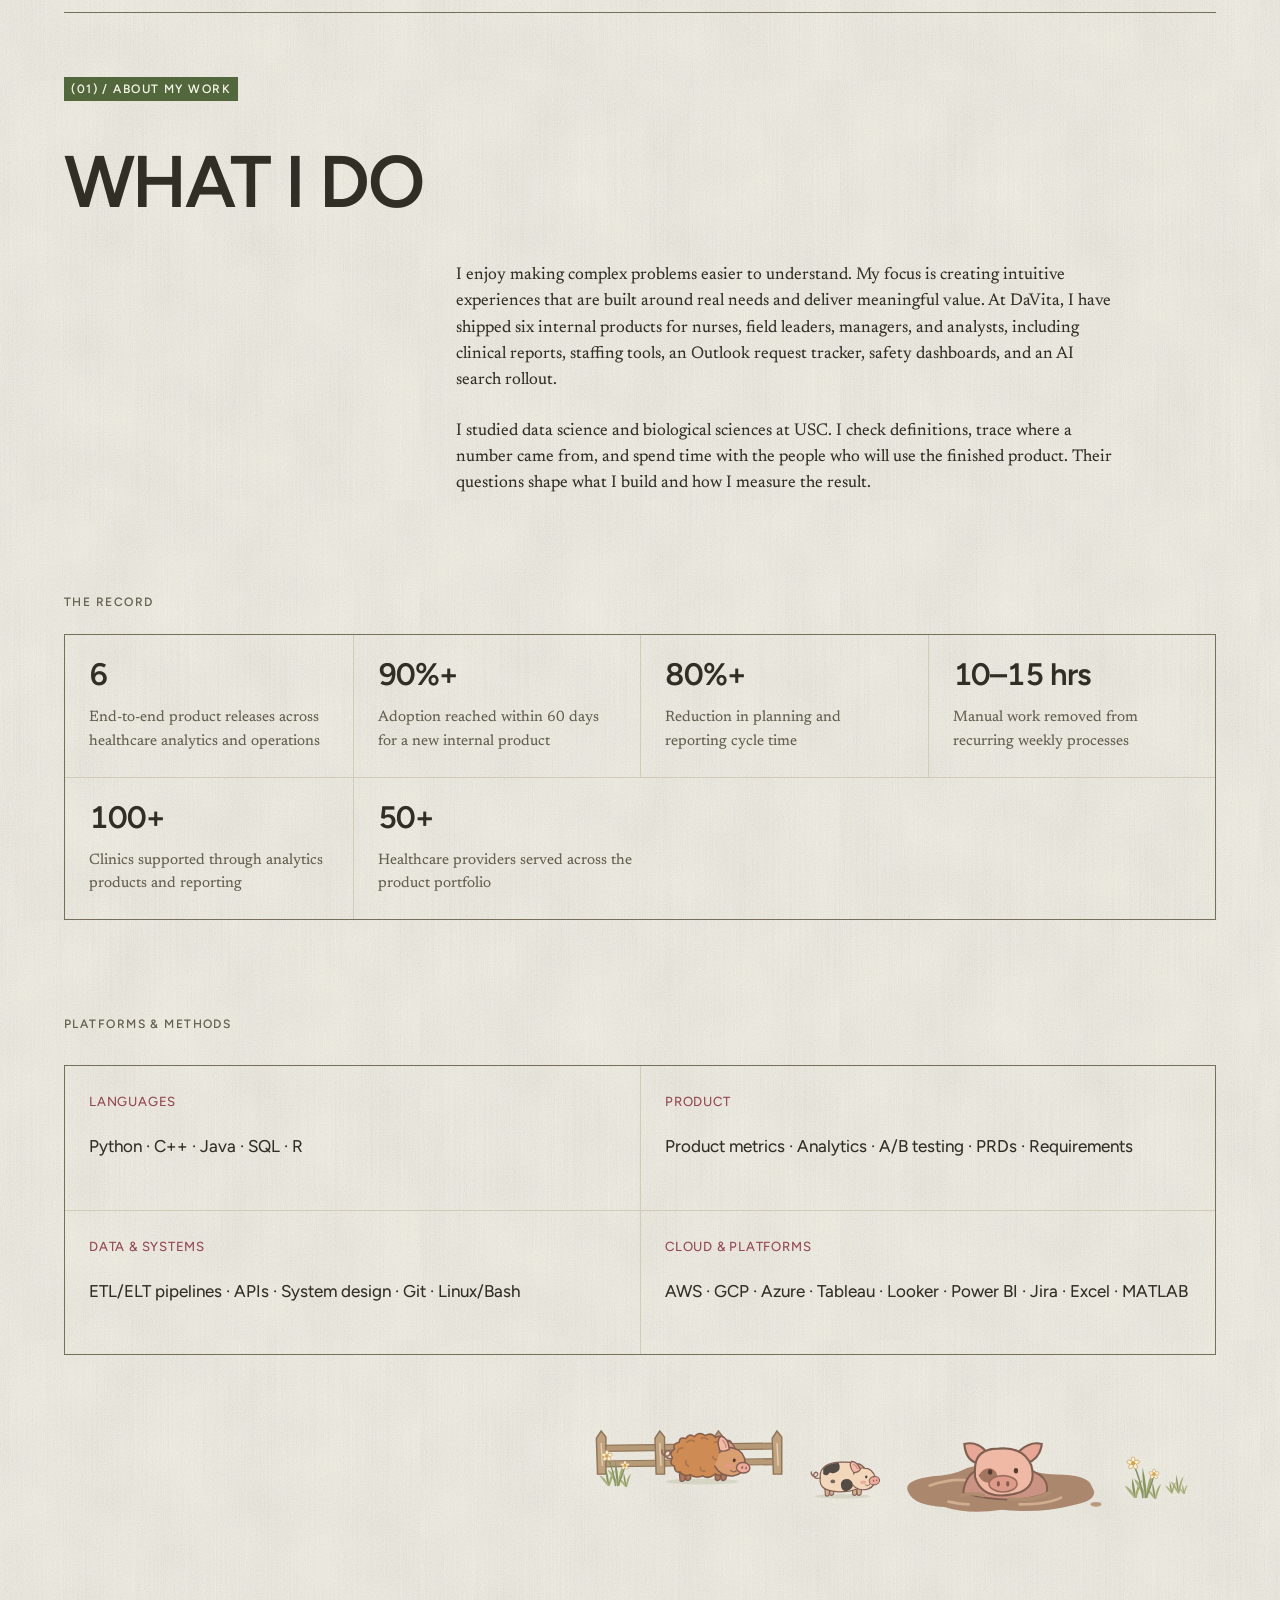
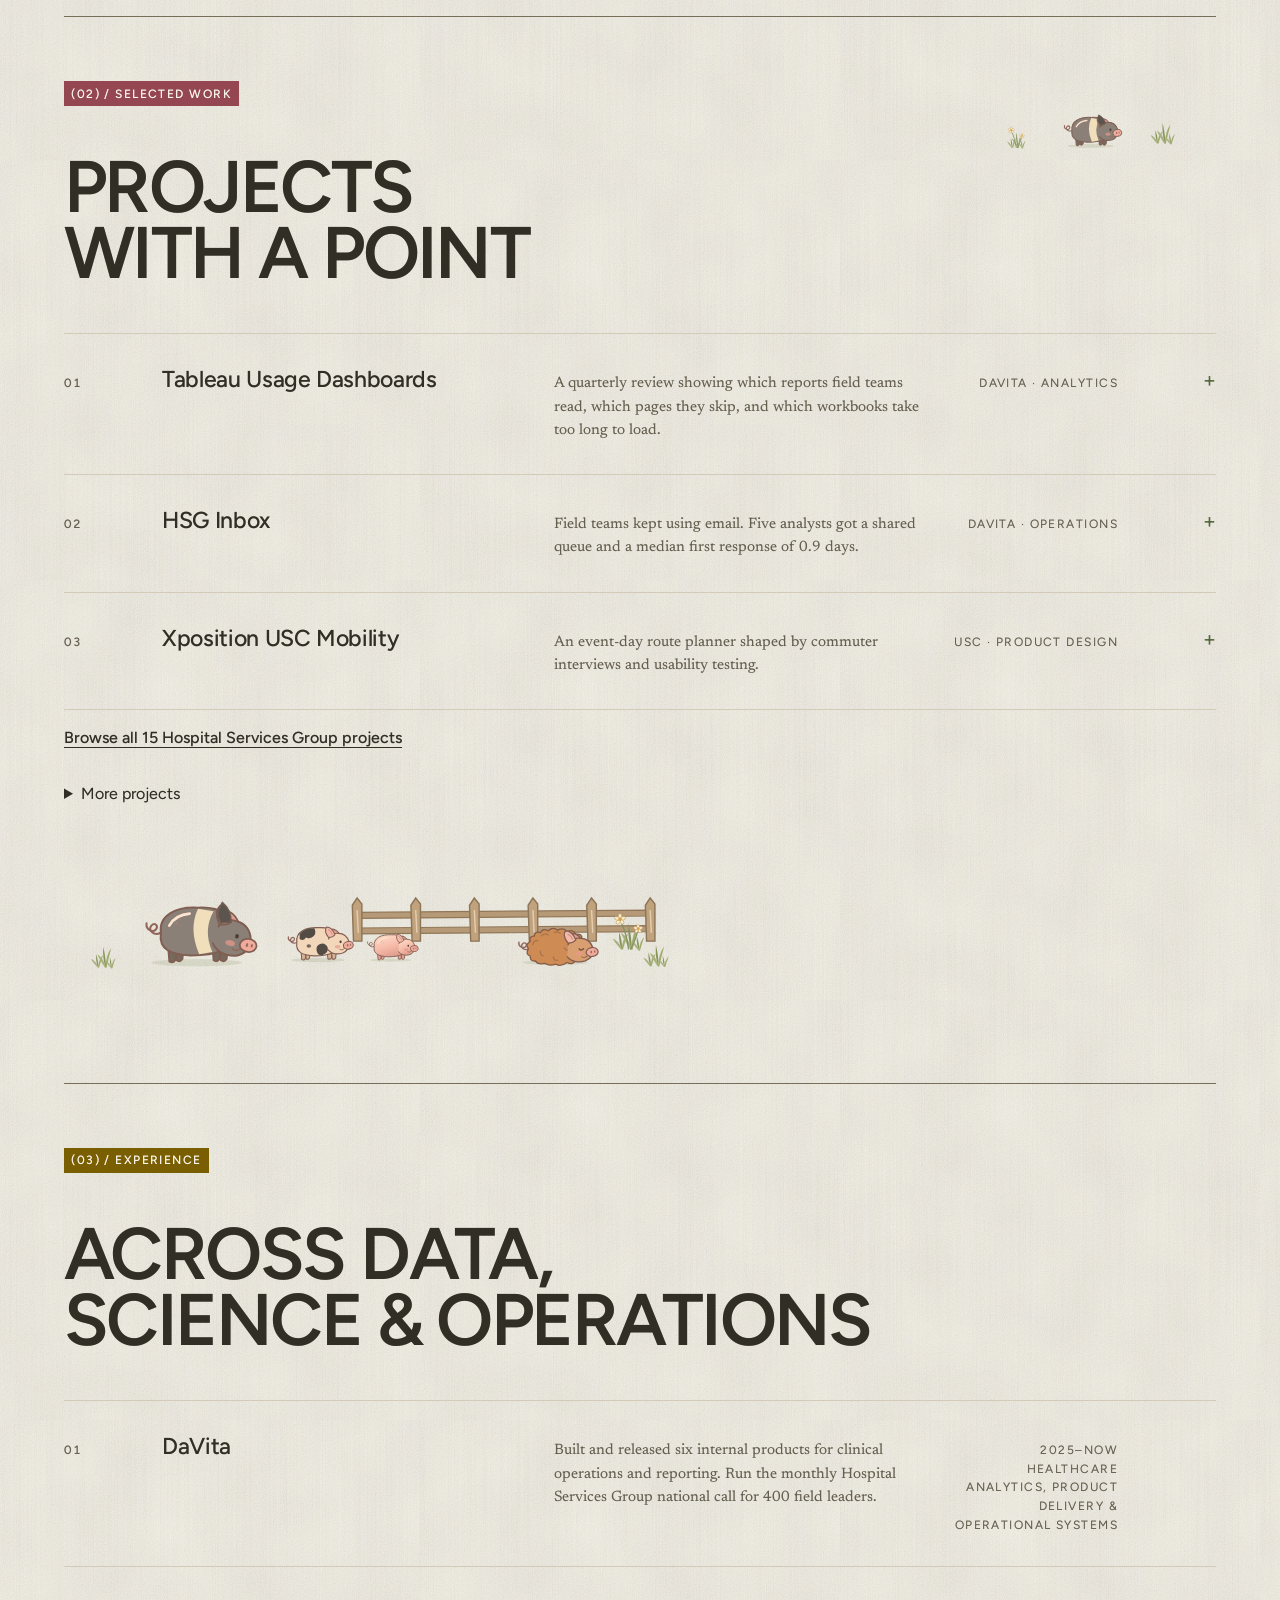
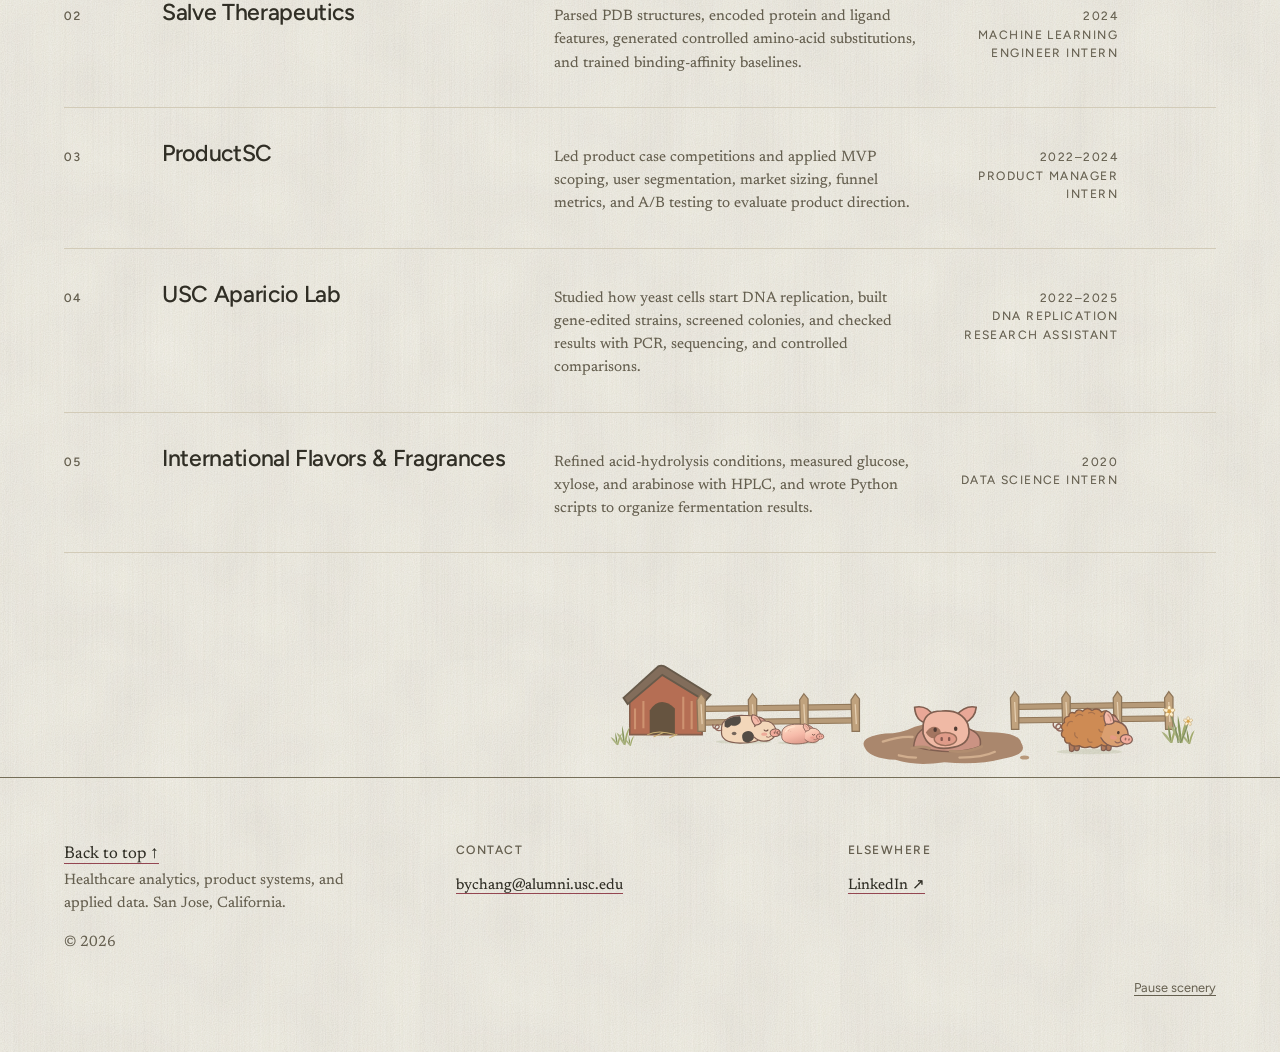
==== commit b5b83f48: "Lead with Brandon’s portrait and illustrate distinct farm section footers" ====
--- a/index.html
+++ b/index.html
@@ -8,11 +8,11 @@
   <link rel="preconnect" href="https://fonts.googleapis.com">
   <link rel="preconnect" href="https://fonts.gstatic.com" crossorigin>
   <link href="https://fonts.googleapis.com/css2?family=Aboreto&family=Figtree:wght@400;500;600&family=Newsreader:opsz,wght@6..72,400;6..72,500&display=swap" rel="stylesheet">
-  <link rel="stylesheet" href="styles.css?v=32"><link rel="stylesheet" href="hsg-updates.css?v=27">
-  <link rel="stylesheet" href="landing.css?v=32">
+  <link rel="stylesheet" href="styles.css?v=33"><link rel="stylesheet" href="hsg-updates.css?v=27">
+  <link rel="stylesheet" href="landing.css?v=33">
   <script src="script.js?v=20" defer></script>
   <script src="landing.js?v=32" defer></script>
-  <script src="scenery.js?v=1" defer></script>
+  <script src="scenery.js?v=2" defer></script>
 </head>
 <body class="home-page">
   <div class="shell">
@@ -52,7 +52,10 @@
           <div class="intro-grid">
             <div class="intro-lead">
               <div class="intro-copy">
-                <p class="intro-kicker">Hi, I’m Brandon.</p>
+                <div class="intro-greeting">
+                  <figure class="hello-photo"><img src="brandon-portrait.jpg" width="1400" height="933" fetchpriority="high" alt="Brandon Chang at USC"><figcaption>Brandon Y. Chang · USC ’25</figcaption></figure>
+                  <p class="intro-kicker">Hi, I’m Brandon.</p>
+                </div>
                 <h1 id="intro-title"><span class="title-phrase">I make complex</span><br> <span class="title-phrase">work feel <em>simple.</em></span></h1>
                 <p class="intro-description">I bring product design, data, and engineering together to build tools people can trust. At <strong>DaVita</strong>, that means making healthcare work easier for nurses, field leaders, and analysts.</p>
                 <div class="intro-actions"><a class="intro-primary" href="#work">Explore my work <span aria-hidden="true">↗</span></a><button type="button" class="intro-secondary" id="contact-toggle" aria-expanded="false" aria-controls="contact-options">Let’s talk <span aria-hidden="true">↗</span></button></div>
@@ -216,7 +219,6 @@
           <header class="section-head"><p class="label label-ink">(01) / About my work</p></header>
           <h2 class="title section-title">What I do</h2>
           <div class="grid grid-rows">
-            <figure class="about-portrait"><img src="brandon-portrait.jpg" loading="lazy" width="900" height="1200" alt="Brandon Chang at the University of Southern California"><figcaption>Brandon Y. Chang · USC ’25</figcaption></figure>
             <div class="c-7 start-5 prose">
               <p>I enjoy making complex problems easier to understand. My focus is creating intuitive experiences that are built around real needs and deliver meaningful value. At DaVita, I have shipped six internal products for nurses, field leaders, managers, and analysts, including clinical reports, staffing tools, an Outlook request tracker, safety dashboards, and an AI search rollout.</p>
               <p>I studied data science and biological sciences at USC. I check definitions, trace where a number came from, and spend time with the people who will use the finished product. Their questions shape what I build and how I measure the result.</p>
--- a/styles.css
+++ b/styles.css
@@ -4680,10 +4680,14 @@
 .wordmark .scenery-mark { display: inline-block; width: 2.8rem; height: 2rem; margin-right: .5rem; vertical-align: middle; }
 .colophon, #work .section-head { position: relative; }
 .scenery-intro { position: absolute; right: 0; bottom: 0; width: 46%; }
-.about-portrait { position: relative; }
-.scenery-flowers { position: absolute; width: 4.8rem; bottom: -.24rem; right: -1.4rem; }
 .scenery-verge { position: absolute; width: clamp(8rem, 17vw, 16rem); right: 1%; bottom: 0; }
-.scenery-rest { position: absolute; width: clamp(11rem, 21vw, 19rem); right: clamp(1rem, 5vw, 6.5rem); bottom: 100%; }
+.scenery-wallow, .scenery-nursery { width: min(100%, 40rem); height: auto; margin-top: clamp(1.4rem, 3vw, 3rem); }
+.scenery-wallow { margin-left: auto; }
+.scenery-rest { position: absolute; width: min(calc(100% - 2rem), 39rem); right: clamp(1rem, 5vw, 6.5rem); bottom: 100%; }
+.scenery .ginger { --coat: #da9f70; --hoof: #b07a5b; }
+.scenery .spotted { --coat: #f3d7ba; --hoof: #d6b294; }
+.scenery .belted { --coat: #8b8077; --hoof: #76695e; }
+.scenery .rooting .pig-head { transform-origin: 66px 36px; transform: rotate(15deg); }
 .scenery-toggle { display: block; margin: 1rem 0 0 auto; padding: .5rem 0; color: var(--ink-muted); font: .8rem/1.4 var(--font-grotesk); text-decoration: underline; text-underline-offset: .25em; }
 .scenery .sleeping .pig-back { transform: translateY(8px) scaleY(.94); }
 .scenery .sleeping .leg { transform: scaleY(.65); }
@@ -4716,6 +4720,12 @@
   .scenery .curly-tail { transform-origin: 18px 29px; animation: tail-twitch 4s ease-in-out var(--phase) infinite; }
   .scenery .sleeping .pig-back { transform-origin: 50px 46px; animation: pig-breathe 2.7s ease-in-out var(--phase) infinite alternate; }
   .scenery .sleeping .pig-head { animation: none; }
+  .scenery .rooting .pig-head { animation: snuffle-ground 3.9s ease-in-out var(--phase) infinite; }
+  .scenery .mud-head { transform-origin: 0 0; animation: wallow-nod 4.6s ease-in-out -.7s infinite alternate; }
+  .scenery .mud-eyes { transform-origin: 0 -12px; animation: mud-blink 5.3s ease-in-out -2s infinite; }
+  @keyframes snuffle-ground { 0%, 100% { transform: rotate(6deg); } 42%, 67% { transform: rotate(21deg); } 55% { transform: rotate(16deg); } }
+  @keyframes wallow-nod { from { transform: rotate(-3deg) translateY(0); } to { transform: rotate(4deg) translateY(2px); } }
+  @keyframes mud-blink { 0%, 93%, 100% { transform: scaleY(1); } 96% { transform: scaleY(.12); } }
   .scenery-paused .scenery *, .scenery.offscreen * { animation-play-state: paused !important; }
   @keyframes field-wind { from { transform: rotate(-4deg) skewX(-2deg); } to { transform: rotate(6deg) skewX(2deg); } }
   @keyframes bough-wind { from { transform: rotate(-1.7deg); } to { transform: rotate(2.1deg); } }
--- a/landing.css
+++ b/landing.css
@@ -277,14 +277,28 @@
 .intro-kicker { margin-bottom: .8rem; }
 .intro-primary { border-radius: 2rem; }
 .reel-head h2 { font: 500 clamp(1.5rem, 2vw, 2.15rem)/1.15 var(--font-grotesk); letter-spacing: -.035em; text-transform: none; }
-.about-portrait { grid-column: 1 / span 3; align-self: start; max-width: 15rem; padding: .5rem; background: var(--paper-sunk); border: 1px solid var(--rule); border-radius: .5rem; }
-.about-portrait img { width: 100%; height: auto; aspect-ratio: 4 / 5; object-fit: cover; border-radius: .18rem; display: block; }
-.about-portrait figcaption { font: 500 .75rem/1.45 var(--font-grotesk); padding: .6rem .25rem .2rem; }
-@media (max-width: 900px) {
-  .about-portrait { grid-column: 1 / -1; }
+/* Keep the introduction and portrait together at every width. */
+.intro-lead .intro-copy { position: static; }
+.hello-photo {
+  position: absolute; top: .5rem; right: 11%; width: clamp(12rem, 21vw, 20rem);
+  margin: 0; padding: .45rem .45rem 0; transform: rotate(2deg);
+  background: var(--paper); border: 1px solid var(--rule); border-radius: .35rem;
+  box-shadow: 2px 4px 0 var(--paper-sunk);
+}
+.hello-photo img { width: 100%; aspect-ratio: 1.21; height: auto; object-fit: cover; object-position: 50% 38%; display: block; border-radius: .15rem; }
+.hello-photo figcaption { padding: .35rem .12rem .45rem; color: var(--ink-muted); font: 500 .76rem/1.3 var(--font-grotesk); }
+.intro-lead .scenery-intro { width: min(42%, 38rem); right: 0; bottom: -.5rem; }
+@media (min-width: 761px) {
+  .intro-lead { min-height: clamp(23rem, 32vw, 31rem); }
 }
 @media (max-width: 760px) {
   .home-page { --margin: clamp(1rem, 3.5vw, 1.65rem); }
+  .intro-greeting { display: flex; gap: 1.35rem; align-items: center; margin: .25rem 0 1.2rem; }
+  .intro-greeting .intro-kicker { margin: 0; }
+  .hello-photo { position: static; flex: none; width: clamp(6.9rem, 28vw, 9.25rem); padding: .25rem .25rem 0; }
+  .hello-photo img { aspect-ratio: 1.07; }
+  .hello-photo figcaption { font-size: .6rem; padding: .2rem 0 .3rem; }
+  .intro-lead .scenery-intro { width: min(100%, 24rem); }
   .intro-lead .intro-copy { width: 100%; padding: 0; }
   .intro-copy h1 { font-size: clamp(2.8rem, 7.7vw, 4.1rem); }
   .intro-copy h1 br { display: none; }
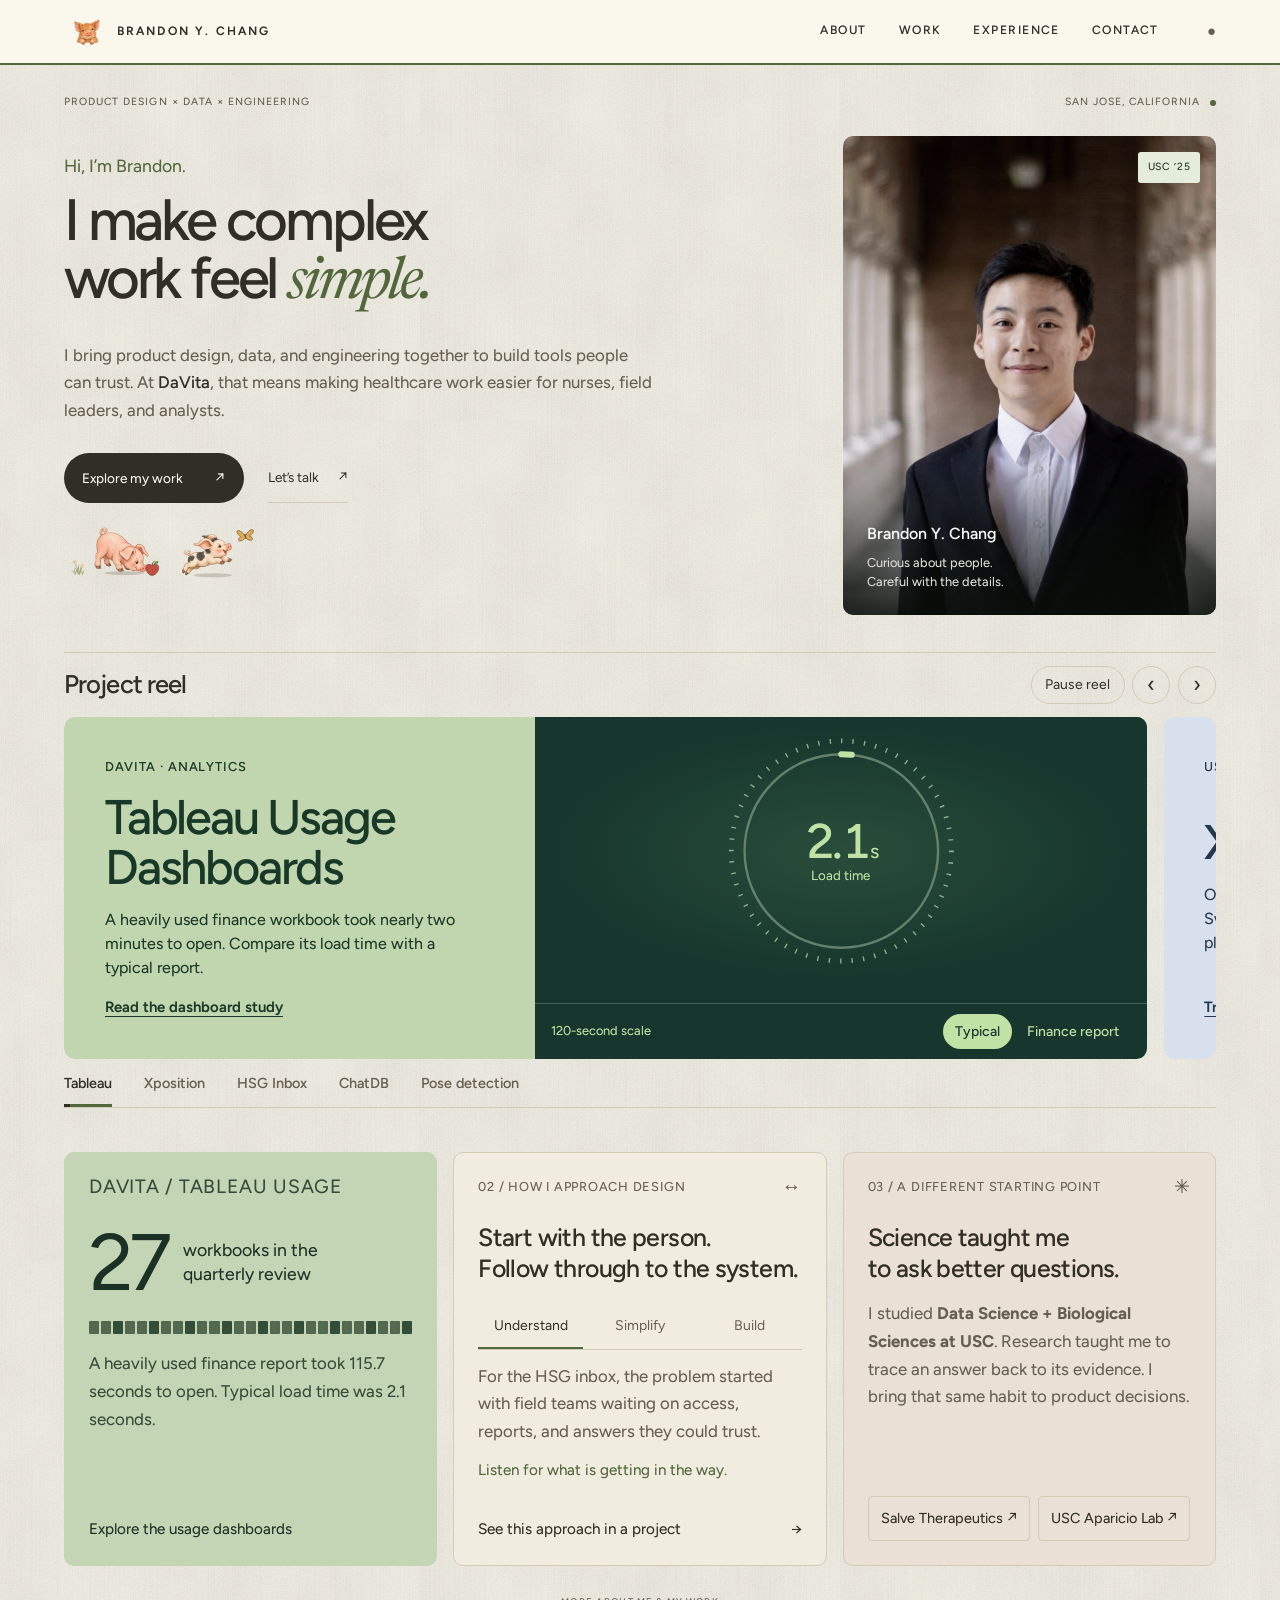
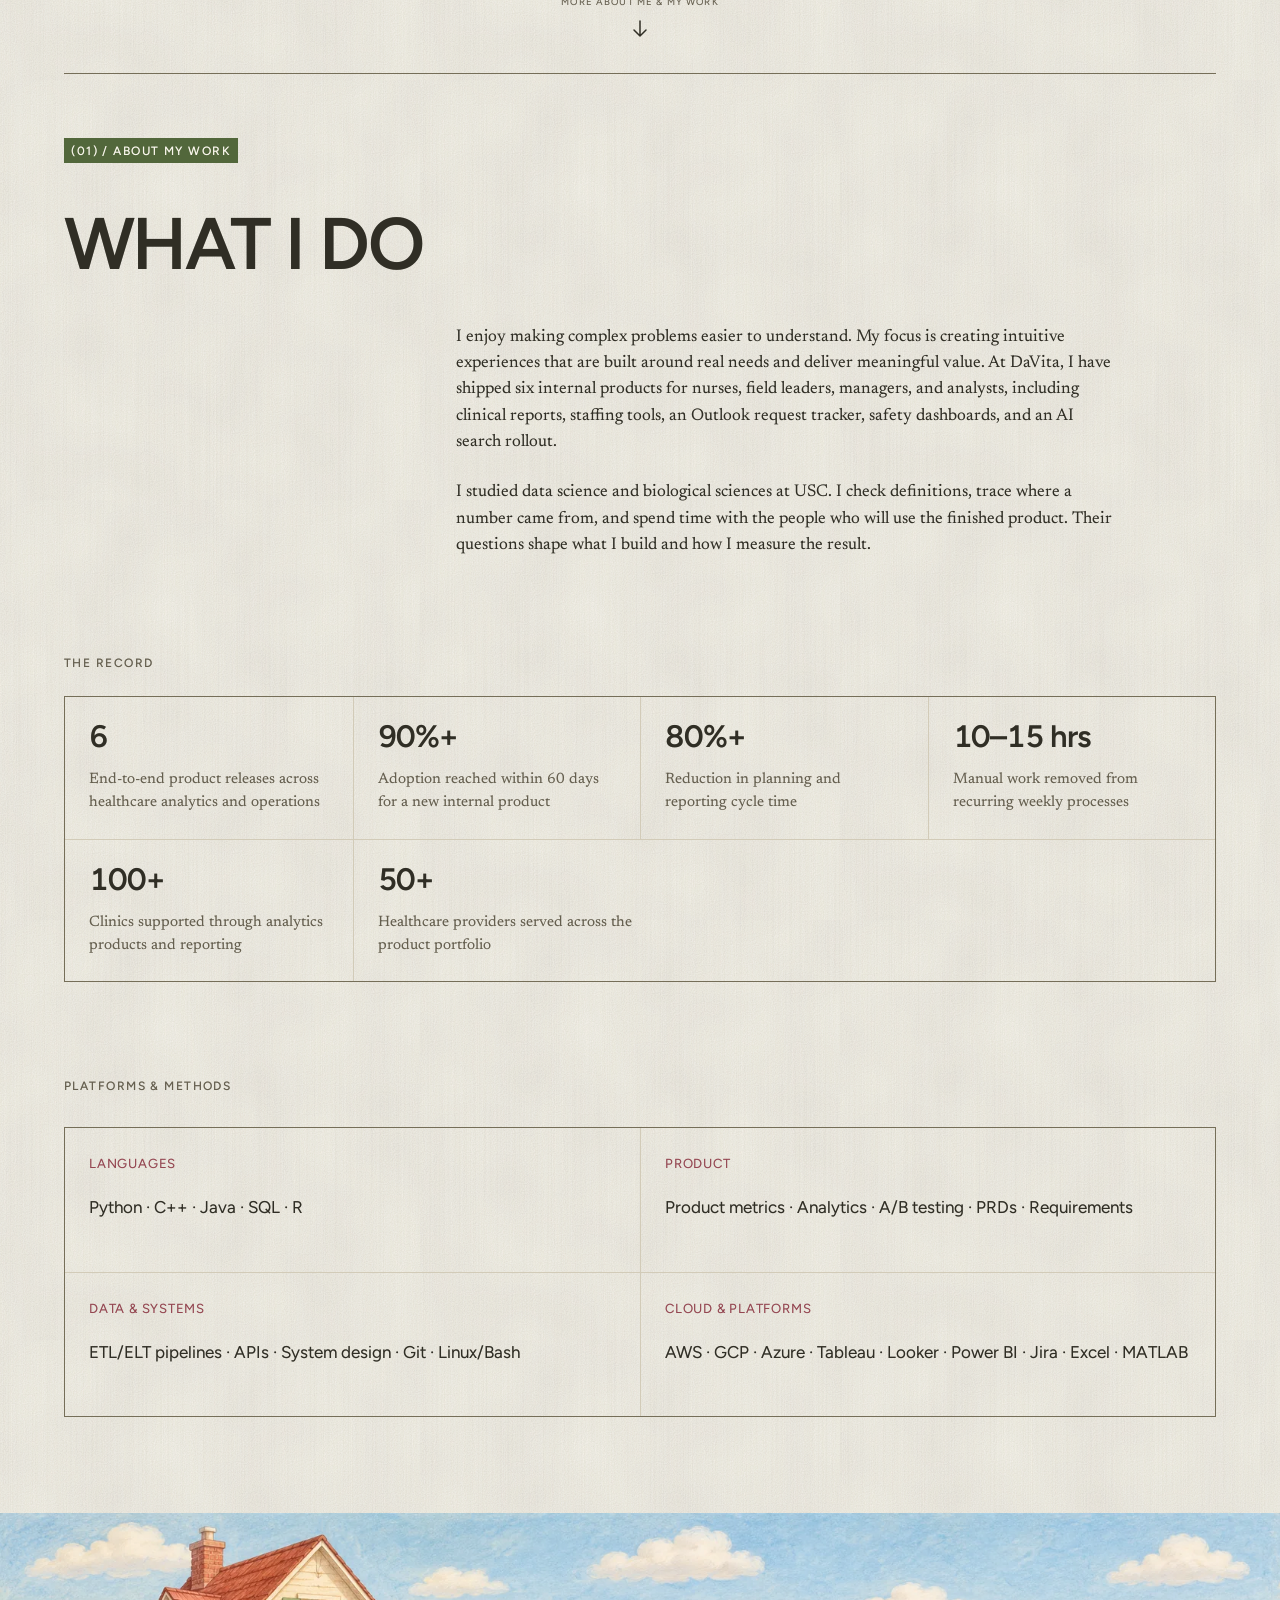
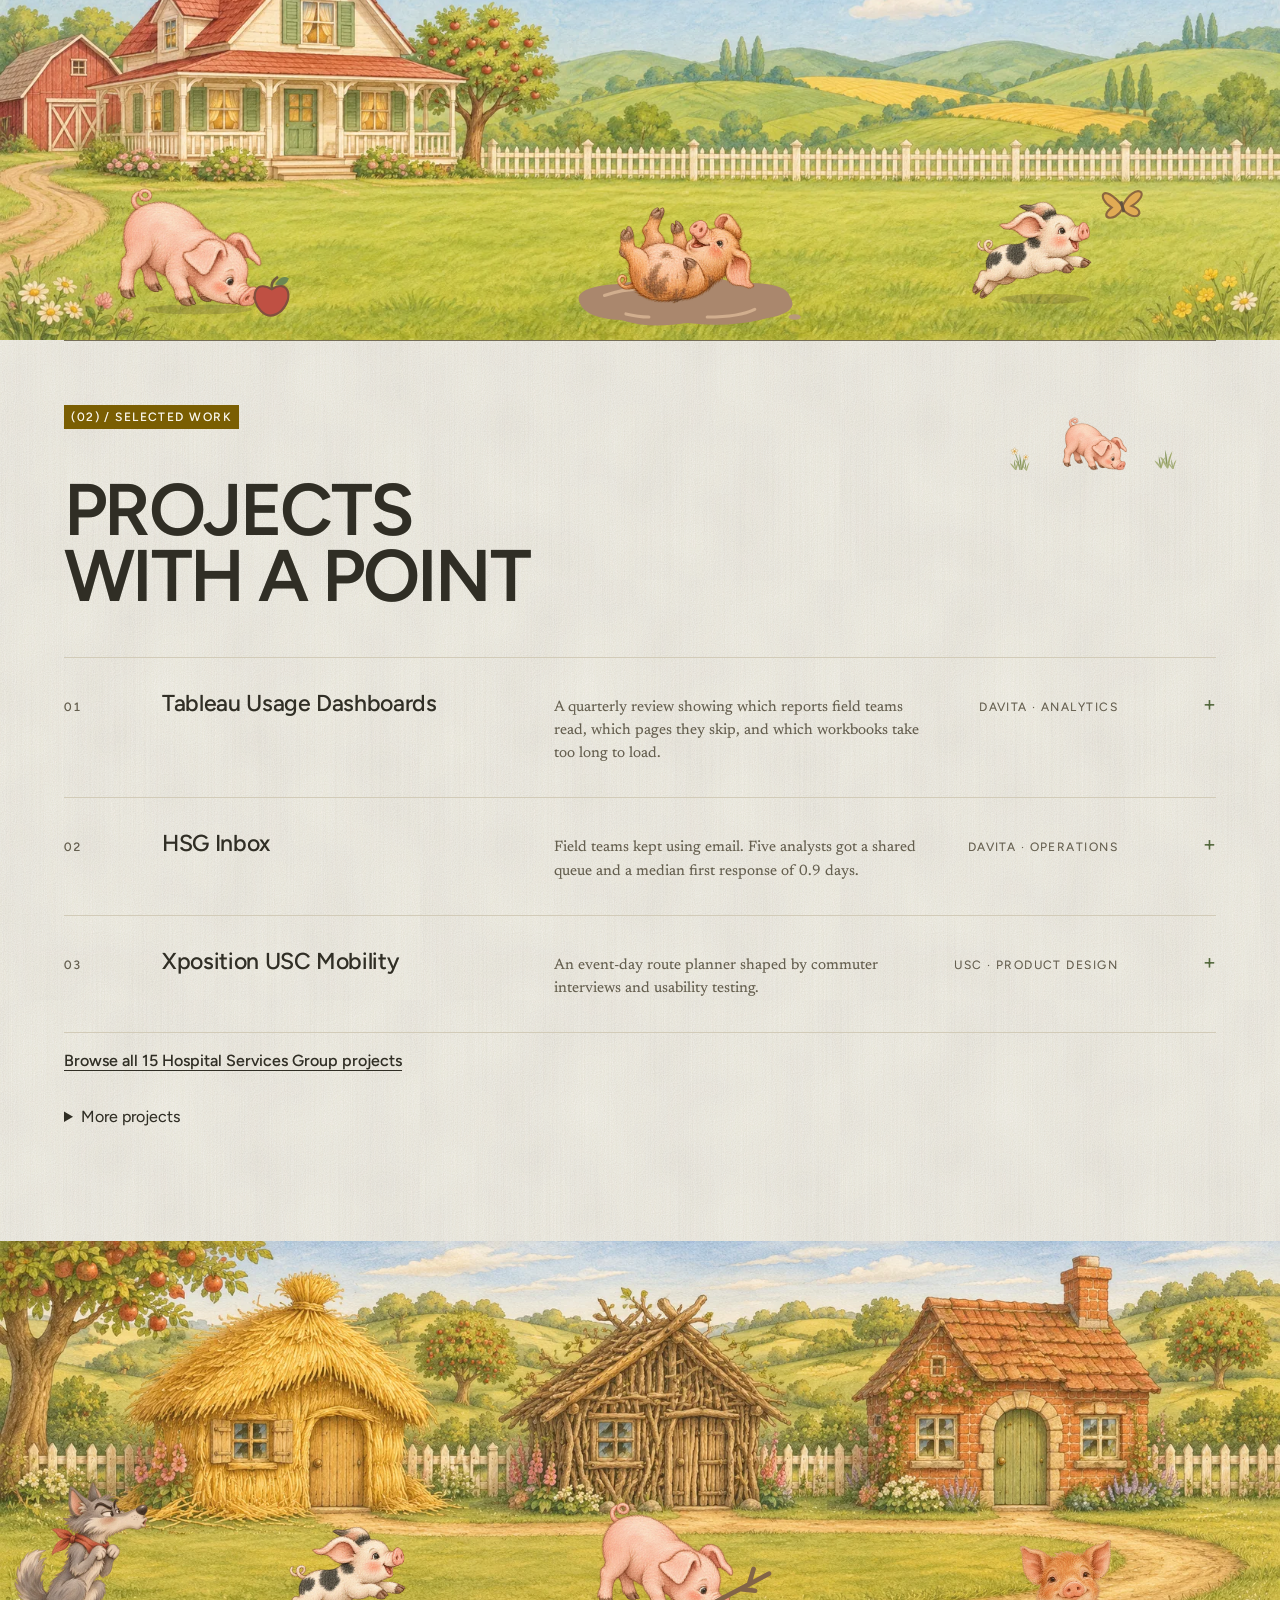
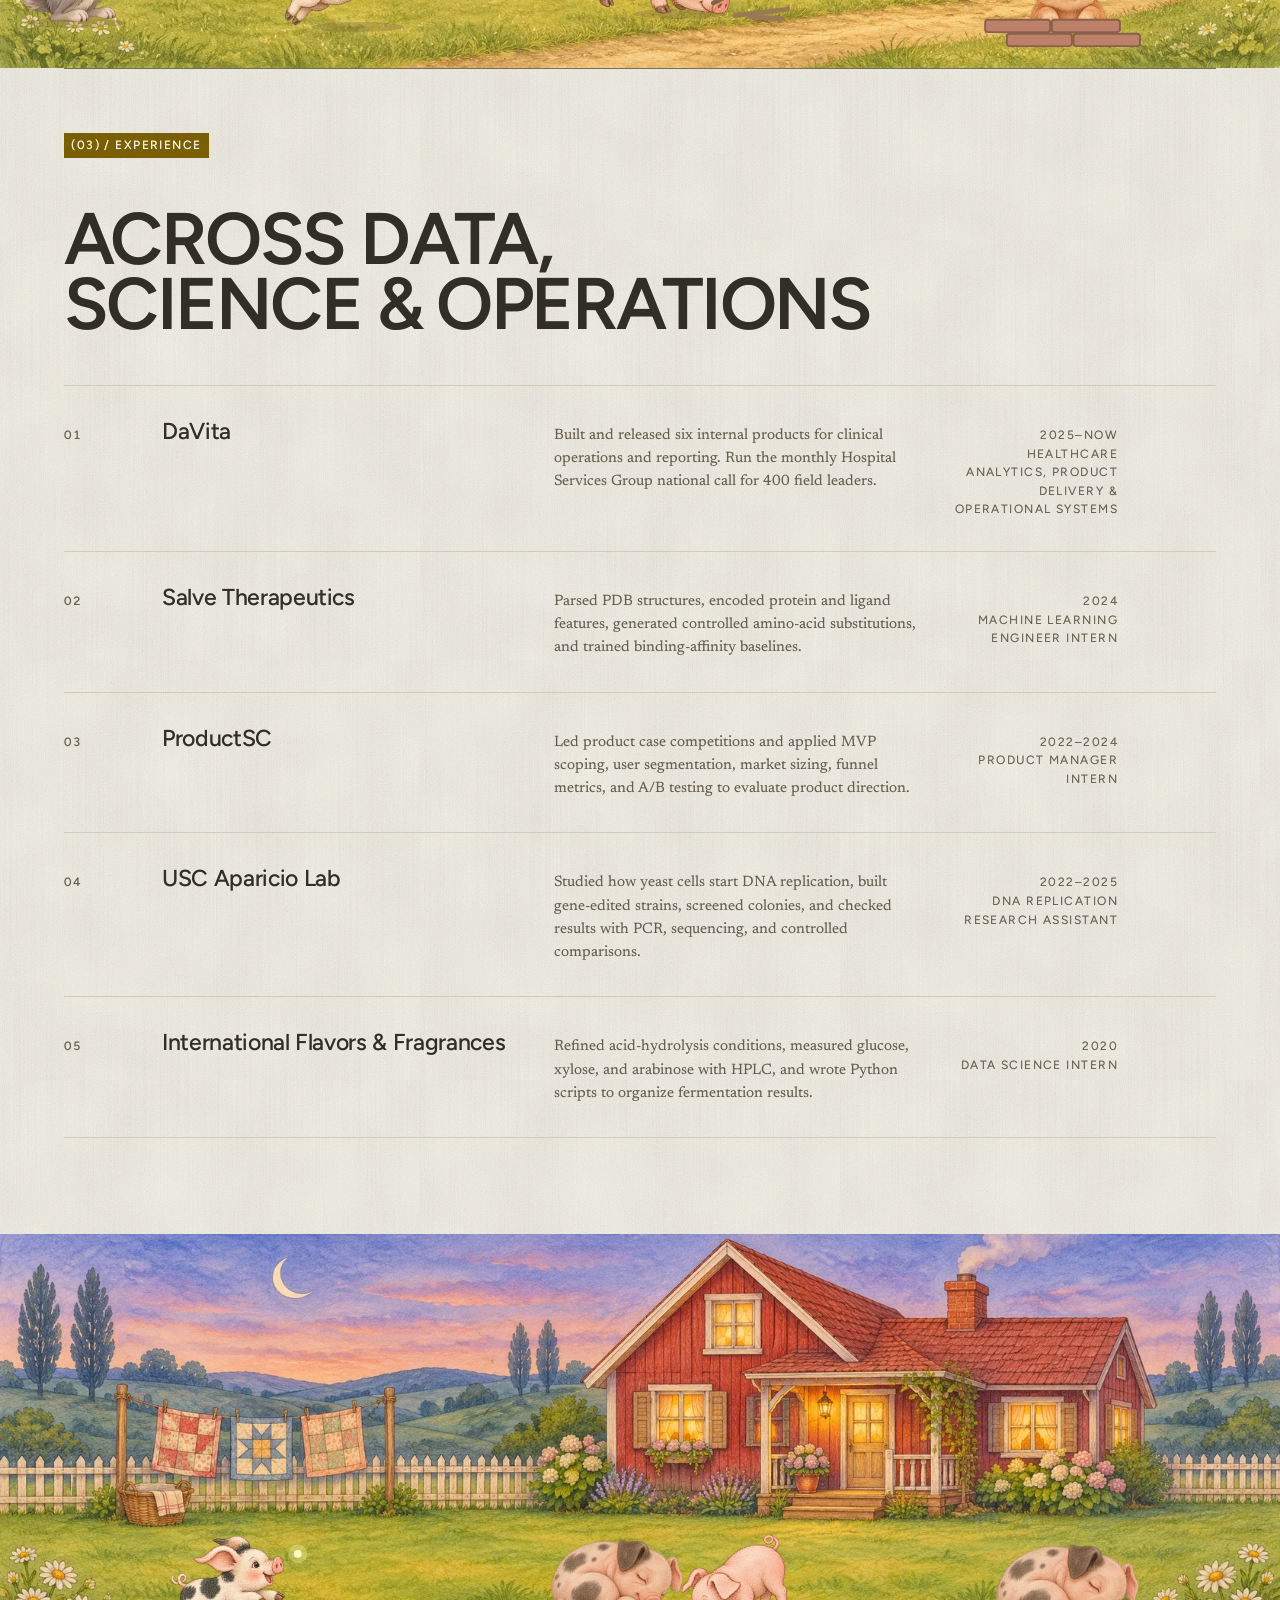
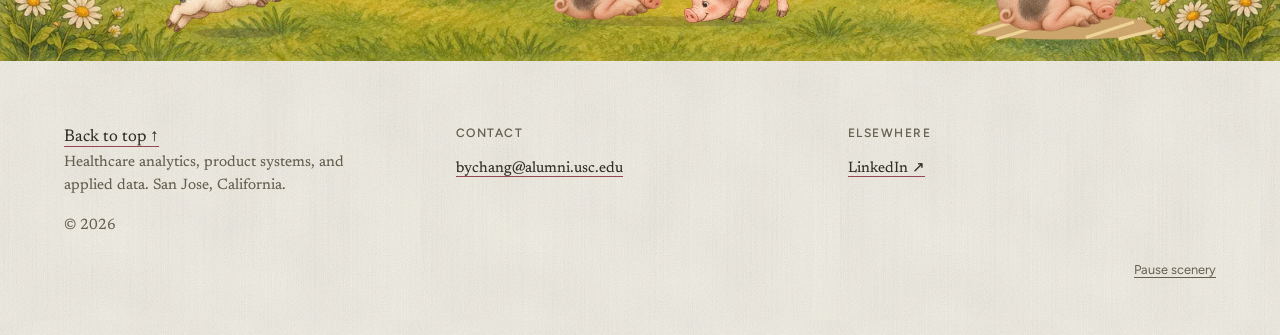
==== commit 622fc8f2: "Restore the large portrait and animate three full-width storybook farm scenes" ====
--- a/index.html
+++ b/index.html
@@ -8,11 +8,11 @@
   <link rel="preconnect" href="https://fonts.googleapis.com">
   <link rel="preconnect" href="https://fonts.gstatic.com" crossorigin>
   <link href="https://fonts.googleapis.com/css2?family=Aboreto&family=Figtree:wght@400;500;600&family=Newsreader:opsz,wght@6..72,400;6..72,500&display=swap" rel="stylesheet">
-  <link rel="stylesheet" href="styles.css?v=33"><link rel="stylesheet" href="hsg-updates.css?v=27">
-  <link rel="stylesheet" href="landing.css?v=33">
+  <link rel="stylesheet" href="styles.css?v=34"><link rel="stylesheet" href="hsg-updates.css?v=27">
+  <link rel="stylesheet" href="landing.css?v=34">
   <script src="script.js?v=20" defer></script>
   <script src="landing.js?v=32" defer></script>
-  <script src="scenery.js?v=2" defer></script>
+  <script src="scenery.js?v=3" defer></script>
 </head>
 <body class="home-page">
   <div class="shell">
@@ -52,10 +52,7 @@
           <div class="intro-grid">
             <div class="intro-lead">
               <div class="intro-copy">
-                <div class="intro-greeting">
-                  <figure class="hello-photo"><img src="brandon-portrait.jpg" width="1400" height="933" fetchpriority="high" alt="Brandon Chang at USC"><figcaption>Brandon Y. Chang · USC ’25</figcaption></figure>
-                  <p class="intro-kicker">Hi, I’m Brandon.</p>
-                </div>
+                <p class="intro-kicker">Hi, I’m Brandon.</p>
                 <h1 id="intro-title"><span class="title-phrase">I make complex</span><br> <span class="title-phrase">work feel <em>simple.</em></span></h1>
                 <p class="intro-description">I bring product design, data, and engineering together to build tools people can trust. At <strong>DaVita</strong>, that means making healthcare work easier for nurses, field leaders, and analysts.</p>
                 <div class="intro-actions"><a class="intro-primary" href="#work">Explore my work <span aria-hidden="true">↗</span></a><button type="button" class="intro-secondary" id="contact-toggle" aria-expanded="false" aria-controls="contact-options">Let’s talk <span aria-hidden="true">↗</span></button></div>
@@ -68,6 +65,11 @@
                   <p id="contact-copy-status" role="status" aria-live="polite"></p>
                 </section>
               </div>
+              <figure class="intro-portrait">
+                <img src="brandon-portrait.jpg" alt="Brandon Chang at the University of Southern California" fetchpriority="high" width="1400" height="933">
+                <figcaption><strong>Brandon Y. Chang</strong><span>Curious about people.<br>Careful with the details.</span></figcaption>
+                <span class="intro-portrait-tag">USC ’25</span>
+              </figure>
             </div>
             <section class="work-reel" aria-labelledby="reel-heading">
               <header class="reel-head">
@@ -249,6 +251,9 @@
           </div>
         </section>
 
+      </div>
+      <div class="farm-landscape" data-farm="morning" aria-hidden="true"></div>
+      <div class="page">
         <section class="section" id="work">
           <header class="section-head"><p class="label label-ink">(02) / Selected work</p></header>
           <h2 class="title section-title">Projects<br>with a point</h2>
@@ -332,6 +337,9 @@
           </div>
         </section>
 
+      </div>
+      <div id="three-little-pigs" class="farm-landscape" data-farm="storybook" aria-hidden="true"></div>
+      <div class="page">
         <section class="section" id="experience">
           <header class="section-head"><p class="label label-ink">(03) / Experience</p></header>
           <h2 class="title section-title">Across data,<br>science &amp; operations</h2>
--- a/styles.css
+++ b/styles.css
@@ -4679,62 +4679,92 @@
 .scenery { display: block; overflow: visible; pointer-events: none; user-select: none; }
 .wordmark .scenery-mark { display: inline-block; width: 2.8rem; height: 2rem; margin-right: .5rem; vertical-align: middle; }
 .colophon, #work .section-head { position: relative; }
-.scenery-intro { position: absolute; right: 0; bottom: 0; width: 46%; }
 .scenery-verge { position: absolute; width: clamp(8rem, 17vw, 16rem); right: 1%; bottom: 0; }
-.scenery-wallow, .scenery-nursery { width: min(100%, 40rem); height: auto; margin-top: clamp(1.4rem, 3vw, 3rem); }
-.scenery-wallow { margin-left: auto; }
-.scenery-rest { position: absolute; width: min(calc(100% - 2rem), 39rem); right: clamp(1rem, 5vw, 6.5rem); bottom: 100%; }
-.scenery .ginger { --coat: #da9f70; --hoof: #b07a5b; }
-.scenery .spotted { --coat: #f3d7ba; --hoof: #d6b294; }
-.scenery .belted { --coat: #8b8077; --hoof: #76695e; }
-.scenery .rooting .pig-head { transform-origin: 66px 36px; transform: rotate(15deg); }
+.farm-landscape { position: relative; width: 100%; aspect-ratio: 3 / 1; overflow: hidden; isolation: isolate; background: #c3c981; }
+.farm-panorama { position: absolute; inset: 0; width: 100%; height: 100%; object-fit: cover; display: block; }
+.farm-action { position: absolute; width: 23%; height: auto; left: var(--place); bottom: 3%; transform: translateX(-50%); }
+.action-chase, .action-straw, .action-nest { bottom: 6%; }
+.action-wolf { left: 12%; bottom: 7%; }
+.action-twigs { bottom: 9%; }
+.colophon:has(.farm-landscape) { padding-top: 0; border-top: 0; margin-top: 0; }
+.colophon > .farm-landscape + .page { padding-top: var(--u8); }
+@media (max-width: 650px) {
+  .farm-landscape { aspect-ratio: 2.15; }
+  .farm-action { width: 31%; bottom: 2%; }
+  .action-wolf { left: 14%; bottom: 10%; }
+  .action-straw { left: 32%; }
+  .action-twigs { bottom: 9%; }
+  [data-farm="morning"] .farm-panorama { object-position: 18% center; }
+}
 .scenery-toggle { display: block; margin: 1rem 0 0 auto; padding: .5rem 0; color: var(--ink-muted); font: .8rem/1.4 var(--font-grotesk); text-decoration: underline; text-underline-offset: .25em; }
-.scenery .sleeping .pig-back { transform: translateY(8px) scaleY(.94); }
-.scenery .sleeping .leg { transform: scaleY(.65); }
-@media (max-width: 760px) {
-  .intro-lead { padding-bottom: clamp(3.5rem, 15vw, 5.4rem); }
-  .scenery-intro { width: clamp(11rem, 36vw, 16rem); }
-}
 @media (max-width: 530px) {
   .bar { gap: .75rem; }
   .bar .theme-toggle { margin-right: 0; min-width: 24px; }
   .wordmark .scenery-mark { width: 2.1rem; }
-  .intro-lead { padding-bottom: clamp(5.4rem, 24vw, 7.4rem); }
-  .scenery-intro { width: min(100%, 26rem); }
-  .scenery-intro .orchard-tree { transform: translate(403px, 181px) scale(.74); }
   .scenery-verge { width: 7rem; }
 }
 @media (prefers-reduced-motion: no-preference) {
-  .scenery .grass, .scenery .twig, .scenery .tree-crown {
-    transform-origin: 0 0;
-    animation: field-wind 4.7s ease-in-out var(--phase, -1.3s) infinite alternate;
-  }
-  .scenery .twig { animation-duration: 4.1s; }
-  .scenery .tree-crown { animation-name: bough-wind; animation-duration: 5.8s; }
-  .scenery .walking { animation: pig-walk 15s linear var(--phase) infinite; }
-  .scenery .walking .pig-direction { transform-origin: 51px 34px; animation: pig-turn 15s linear var(--phase) infinite; }
-  .scenery .walking .leg { animation: pig-step .55s ease-in-out var(--phase) infinite alternate; }
-  .scenery .walking .leg.far { animation-direction: alternate-reverse; }
-  .scenery .walking .pig-back { animation: pig-bob .55s ease-in-out var(--phase) infinite; }
-  .scenery .pig-head { transform-origin: 69px 34px; animation: pig-sniff 5.4s ease-in-out var(--phase) infinite; }
-  .scenery .curly-tail { transform-origin: 18px 29px; animation: tail-twitch 4s ease-in-out var(--phase) infinite; }
-  .scenery .sleeping .pig-back { transform-origin: 50px 46px; animation: pig-breathe 2.7s ease-in-out var(--phase) infinite alternate; }
-  .scenery .sleeping .pig-head { animation: none; }
-  .scenery .rooting .pig-head { animation: snuffle-ground 3.9s ease-in-out var(--phase) infinite; }
-  .scenery .mud-head { transform-origin: 0 0; animation: wallow-nod 4.6s ease-in-out -.7s infinite alternate; }
-  .scenery .mud-eyes { transform-origin: 0 -12px; animation: mud-blink 5.3s ease-in-out -2s infinite; }
-  @keyframes snuffle-ground { 0%, 100% { transform: rotate(6deg); } 42%, 67% { transform: rotate(21deg); } 55% { transform: rotate(16deg); } }
-  @keyframes wallow-nod { from { transform: rotate(-3deg) translateY(0); } to { transform: rotate(4deg) translateY(2px); } }
-  @keyframes mud-blink { 0%, 93%, 100% { transform: scaleY(1); } 96% { transform: scaleY(.12); } }
-  .scenery-paused .scenery *, .scenery.offscreen * { animation-play-state: paused !important; }
+  .scenery .grass { transform-origin: 0 0; animation: field-wind 4.7s ease-in-out var(--phase, -1.3s) infinite alternate; }
+  .scenery-paused .scenery *, .scenery.offscreen *, .farm-landscape.offscreen * { animation-play-state: paused !important; }
   @keyframes field-wind { from { transform: rotate(-4deg) skewX(-2deg); } to { transform: rotate(6deg) skewX(2deg); } }
-  @keyframes bough-wind { from { transform: rotate(-1.7deg); } to { transform: rotate(2.1deg); } }
-  @keyframes pig-walk { 0%, 100% { transform: translateX(-18px); } 48%, 51% { transform: translateX(48px); } 97% { transform: translateX(-18px); } }
-  @keyframes pig-turn { 0%, 47%, 100% { transform: scaleX(1); } 51%, 96% { transform: scaleX(-1); } }
-  @keyframes pig-step { from { transform: rotate(-16deg); } to { transform: rotate(18deg); } }
-  @keyframes pig-bob { 50% { transform: translateY(-1.35px); } }
-  @keyframes pig-sniff { 0%, 38%, 75%, 100% { transform: rotate(0); } 52%, 64% { transform: rotate(6deg); } 59% { transform: rotate(3deg); } }
-  @keyframes tail-twitch { 0%, 62%, 85%, 100% { transform: rotate(-4deg); } 70%, 80% { transform: rotate(10deg); } }
-  @keyframes pig-breathe { from { transform: translateY(6px) scaleY(.90); } to { transform: translateY(6px) scaleY(.96); } }
 }
 @media (prefers-reduced-motion: reduce) { .scenery-toggle { display: none; } }
+
+/* Props and piglets share a clock within each activity, including when paused. */
+.mud-drop, .huff-breath, .loose-straw { opacity: 0; }
+@media (prefers-reduced-motion: no-preference) {
+  .nose-push { transform-origin: 58px 94px; animation: snout-push 4.4s ease-in-out infinite; }
+  .rolling-apple { animation: apple-roll 4.4s ease-in-out infinite; }
+  @keyframes snout-push {
+    0%, 100% { transform: translateX(-6px) rotate(-3deg); }
+    23% { transform: translateX(2px) rotate(4deg); }
+    31% { transform: translateX(9px) rotate(-2deg); }
+    49%, 71% { transform: translateX(1px) rotate(-5deg); }
+  }
+  @keyframes apple-roll {
+    0%, 24%, 100% { transform: translate(0,0) rotate(0); }
+    40% { transform: translate(23px,-3px) rotate(106deg); }
+    60% { transform: translate(30px,-2px) rotate(150deg); }
+  }
+  .piglet-pounce { transform-origin: 65px 91px; animation: butterfly-pounce 3.6s ease-in-out infinite; }
+  .jump-shadow { transform-origin: 84px 100px; animation: pounce-shadow 3.6s ease-in-out infinite; }
+  @keyframes butterfly-pounce {
+    0%, 100% { transform: translate(-5px,1px) rotate(5deg); }
+    17% { transform: translate(-8px,3px) scale(1.03,.9); }
+    36% { transform: translate(16px,-20px) rotate(-10deg); }
+    54% { transform: translate(25px,1px) rotate(7deg) scale(1.04,.9); }
+    69% { transform: translate(12px,-6px) rotate(-3deg); }
+  }
+  @keyframes pounce-shadow { 0%, 100% { transform: translateX(-4px); } 36% { transform: translateX(16px) scaleX(.58); opacity: .12; } 54% { transform: translateX(25px) scaleX(1.06); } }
+  .butterfly-flight, .firefly { animation: insect-loop 3.6s ease-in-out infinite; }
+  .butterfly-wings { animation: wingbeat .27s ease-in-out infinite alternate; }
+  @keyframes insect-loop { 0%,100% { transform: translate(-9px,5px); } 32% { transform: translate(10px,-13px); } 64% { transform: translate(24px,2px); } 82% { transform: translate(6px,11px); } }
+  @keyframes wingbeat { to { transform: rotate(-12deg) scaleX(.4); } }
+  .mud-roll { transform-origin: 98px 91px; animation: belly-roll 3.1s ease-in-out infinite; }
+  .mud-drop { animation: mud-splash 3.1s ease-out infinite; }
+  @keyframes belly-roll { 0%,100% { transform: rotate(-9deg); } 28% { transform: translate(-5px,-2px) rotate(-22deg); } 52% { transform: translate(5px,2px) rotate(17deg); } 71% { transform: rotate(8deg); } }
+  @keyframes mud-splash { 0%,45%,83%,100% { opacity: 0; } 48% { opacity: 1; transform: translate(0,0); } 63% { opacity: .95; transform: translate(var(--dx),var(--dy)); } 81% { opacity: 0; transform: translate(calc(1.4 * var(--dx)),3px) scale(.55); } }
+  .wolf-huff { transform-origin: 44px 98px; animation: huff 6.8s ease-in-out infinite; }
+  .huff-breath, .loose-straw, .startled-hop, .piglet-peek { animation: breath-line 6.8s ease-out infinite; }
+  .loose-straw { animation-name: blown-straw; transform-origin: 110px 37px; }
+  .startled-hop { animation-name: surprised-hop; transform-origin: 78px 95px; }
+  .piglet-peek { animation-name: peek-over-wall; }
+  @keyframes huff { 0%, 19%, 68%, 100% { transform: none; } 35% { transform: rotate(-8deg) scale(1.08,1.05); } 44% { transform: rotate(10deg) scale(1,.93); } 53% { transform: rotate(5deg); } }
+  @keyframes breath-line { 0%, 40%, 58%, 100% { opacity: 0; } 44% { opacity: .88; transform: translateX(-5px); } 56% { opacity: .1; transform: translateX(17px); } }
+  @keyframes blown-straw { 0%, 43%, 69%, 100% { opacity: 0; } 45% { opacity: 1; transform: none; } 61% { opacity: 1; transform: translate(27px,-15px) rotate(-12deg); } 69% { transform: translate(39px,5px) rotate(17deg); } }
+  @keyframes surprised-hop { 0%, 43%, 100% { transform: none; } 52% { transform: translate(11px,-20px) rotate(-12deg); } 61% { transform: translate(20px,0) rotate(8deg); } 73% { transform: translate(25px,-7px); } }
+  @keyframes peek-over-wall { 0%, 30%, 100% { transform: translateY(2px); } 46%, 63% { transform: translateY(33px); } 80% { transform: translateY(14px); } }
+  .twig-lift { transform-origin: 55px 94px; animation: gather-stick 4.9s ease-in-out infinite; }
+  @keyframes gather-stick { 0%,100% { transform: none; } 18% { transform: rotate(4deg); } 39%,57% { transform: translate(6px,-2px) rotate(-13deg); } 78% { transform: translateX(10px) rotate(2deg); } }
+  .nuzzle { animation: bedtime-nuzzle 5.7s ease-in-out infinite; }
+  @keyframes bedtime-nuzzle { 0%,100% { transform: translateX(4px); } 36%,62% { transform: translate(-10px,2px); } 48% { transform: translate(-8px,0); } }
+}
+
+@media (prefers-reduced-motion: no-preference) {
+  .soft-breath, .dream-kick { transform-box: fill-box; transform-origin: center bottom; animation: soft-breath 3s ease-in-out infinite alternate; }
+  .dream-kick { animation: dream-kick 6.3s ease-in-out infinite; }
+  .flower-sniff, .hello-pig { transform-box: fill-box; transform-origin: center bottom; animation: nose-wiggle 4.1s ease-in-out infinite; }
+  @keyframes soft-breath { to { transform: scale(1.015,1.055); } }
+  @keyframes dream-kick { 0%, 100% { transform: scaleY(1); } 38%, 77% { transform: scaleY(1.045); } 42%, 49% { transform: rotate(-4deg) translateY(-1px); } 46% { transform: rotate(2deg); } }
+  @keyframes nose-wiggle { 0%, 51%, 100% { transform: rotate(0); } 62%, 76% { transform: rotate(5deg); } 70% { transform: rotate(2deg); } }
+}
--- a/landing.css
+++ b/landing.css
@@ -271,42 +271,27 @@
 .home-page { --margin: clamp(1.1rem, 5vw, 6.5rem); }
 .home-page .intro-board { padding-top: clamp(1rem, 2.3vw, 2.4rem); }
 .home-page .intro-eyebrow { margin-bottom: clamp(1rem, 2vw, 1.8rem); }
-.intro-lead { position: relative; grid-column: 1 / -1; isolation: isolate; }
-.intro-lead .intro-copy { position: relative; width: 55%; padding: clamp(1.6rem, 3.4vw, 3.6rem) 0 1.4rem; }
+.intro-lead { grid-column: 1 / -1; display: grid; grid-template-columns: repeat(12, minmax(0,1fr)); gap: 1rem; }
 .intro-copy h1 { font-size: clamp(2.45rem, 4.55vw, 5.4rem); }
 .intro-kicker { margin-bottom: .8rem; }
 .intro-primary { border-radius: 2rem; }
 .reel-head h2 { font: 500 clamp(1.5rem, 2vw, 2.15rem)/1.15 var(--font-grotesk); letter-spacing: -.035em; text-transform: none; }
-/* Keep the introduction and portrait together at every width. */
-.intro-lead .intro-copy { position: static; }
-.hello-photo {
-  position: absolute; top: .5rem; right: 11%; width: clamp(12rem, 21vw, 20rem);
-  margin: 0; padding: .45rem .45rem 0; transform: rotate(2deg);
-  background: var(--paper); border: 1px solid var(--rule); border-radius: .35rem;
-  box-shadow: 2px 4px 0 var(--paper-sunk);
-}
-.hello-photo img { width: 100%; aspect-ratio: 1.21; height: auto; object-fit: cover; object-position: 50% 38%; display: block; border-radius: .15rem; }
-.hello-photo figcaption { padding: .35rem .12rem .45rem; color: var(--ink-muted); font: 500 .76rem/1.3 var(--font-grotesk); }
-.intro-lead .scenery-intro { width: min(42%, 38rem); right: 0; bottom: -.5rem; }
-@media (min-width: 761px) {
-  .intro-lead { min-height: clamp(23rem, 32vw, 31rem); }
-}
+.intro-copy { position: relative; }
+.intro-portrait { align-self: stretch; }
+.intro-lead .scenery-intro { width: clamp(8rem, 16vw, 14rem); height: auto; position: static; margin-top: .6rem; }
 @media (max-width: 760px) {
   .home-page { --margin: clamp(1rem, 3.5vw, 1.65rem); }
-  .intro-greeting { display: flex; gap: 1.35rem; align-items: center; margin: .25rem 0 1.2rem; }
-  .intro-greeting .intro-kicker { margin: 0; }
-  .hello-photo { position: static; flex: none; width: clamp(6.9rem, 28vw, 9.25rem); padding: .25rem .25rem 0; }
-  .hello-photo img { aspect-ratio: 1.07; }
-  .hello-photo figcaption { font-size: .6rem; padding: .2rem 0 .3rem; }
-  .intro-lead .scenery-intro { width: min(100%, 24rem); }
-  .intro-lead .intro-copy { width: 100%; padding: 0; }
+  .intro-lead { display: flex; flex-direction: column; padding: 0; gap: .85rem; }
+  .intro-lead .intro-copy { display: contents; }
+  .intro-kicker { order: -2; margin-bottom: 0; }
+  .intro-portrait { order: -1; width: 100%; min-height: clamp(17.5rem, 70vw, 23rem); }
   .intro-copy h1 { font-size: clamp(2.8rem, 7.7vw, 4.1rem); }
   .intro-copy h1 br { display: none; }
-  .intro-description { margin-top: .8rem; }
-  .intro-actions { margin-block: .85rem .2rem; }
+  .intro-description, .intro-actions { margin-block: 0; }
   .work-reel { grid-row: auto; margin-top: .85rem; }
-}
-
+  .intro-lead .scenery-intro { margin: -.5rem 0 0 auto; }
+}
+@media (hover: none) { .intro-portrait img { filter: saturate(1); } }
 @media (max-width: 360px) {
   .reel-controls { gap: .25rem; }
   .reel-head h2 { font-size: 1.25rem; }
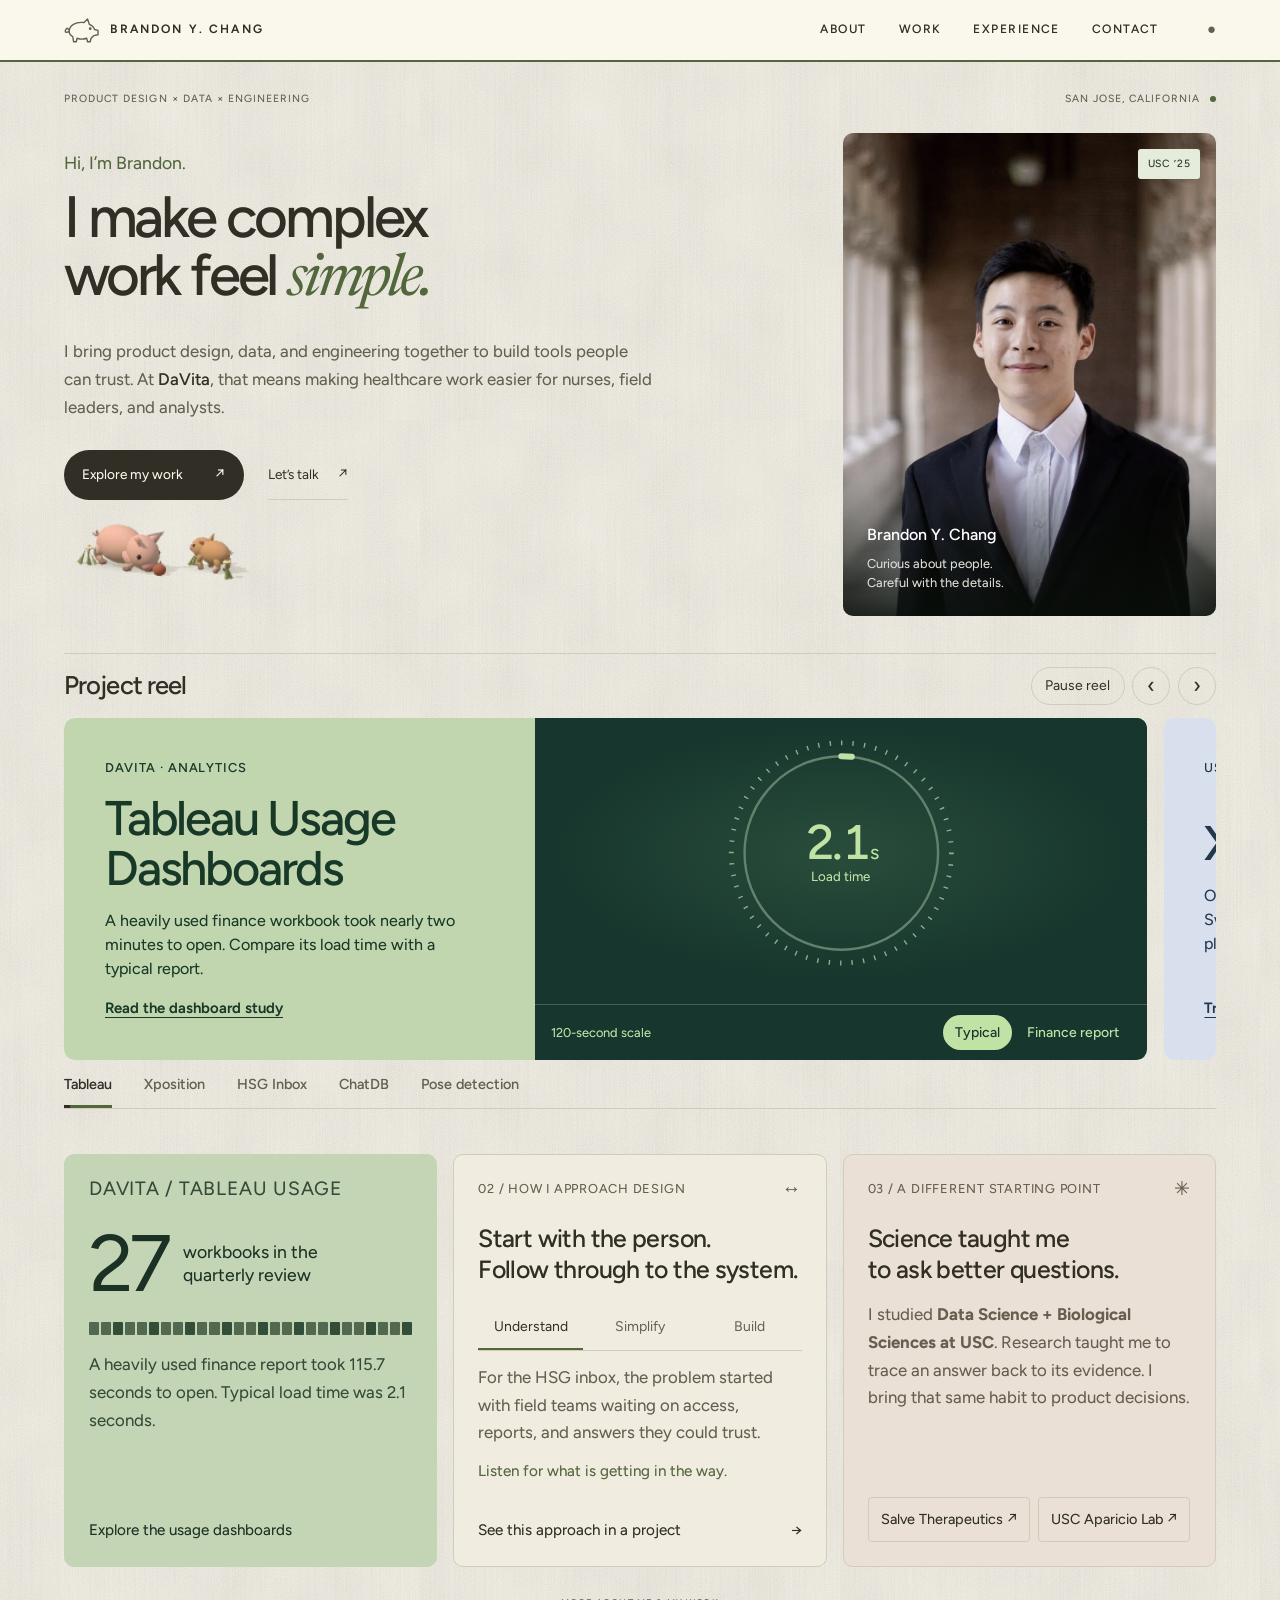
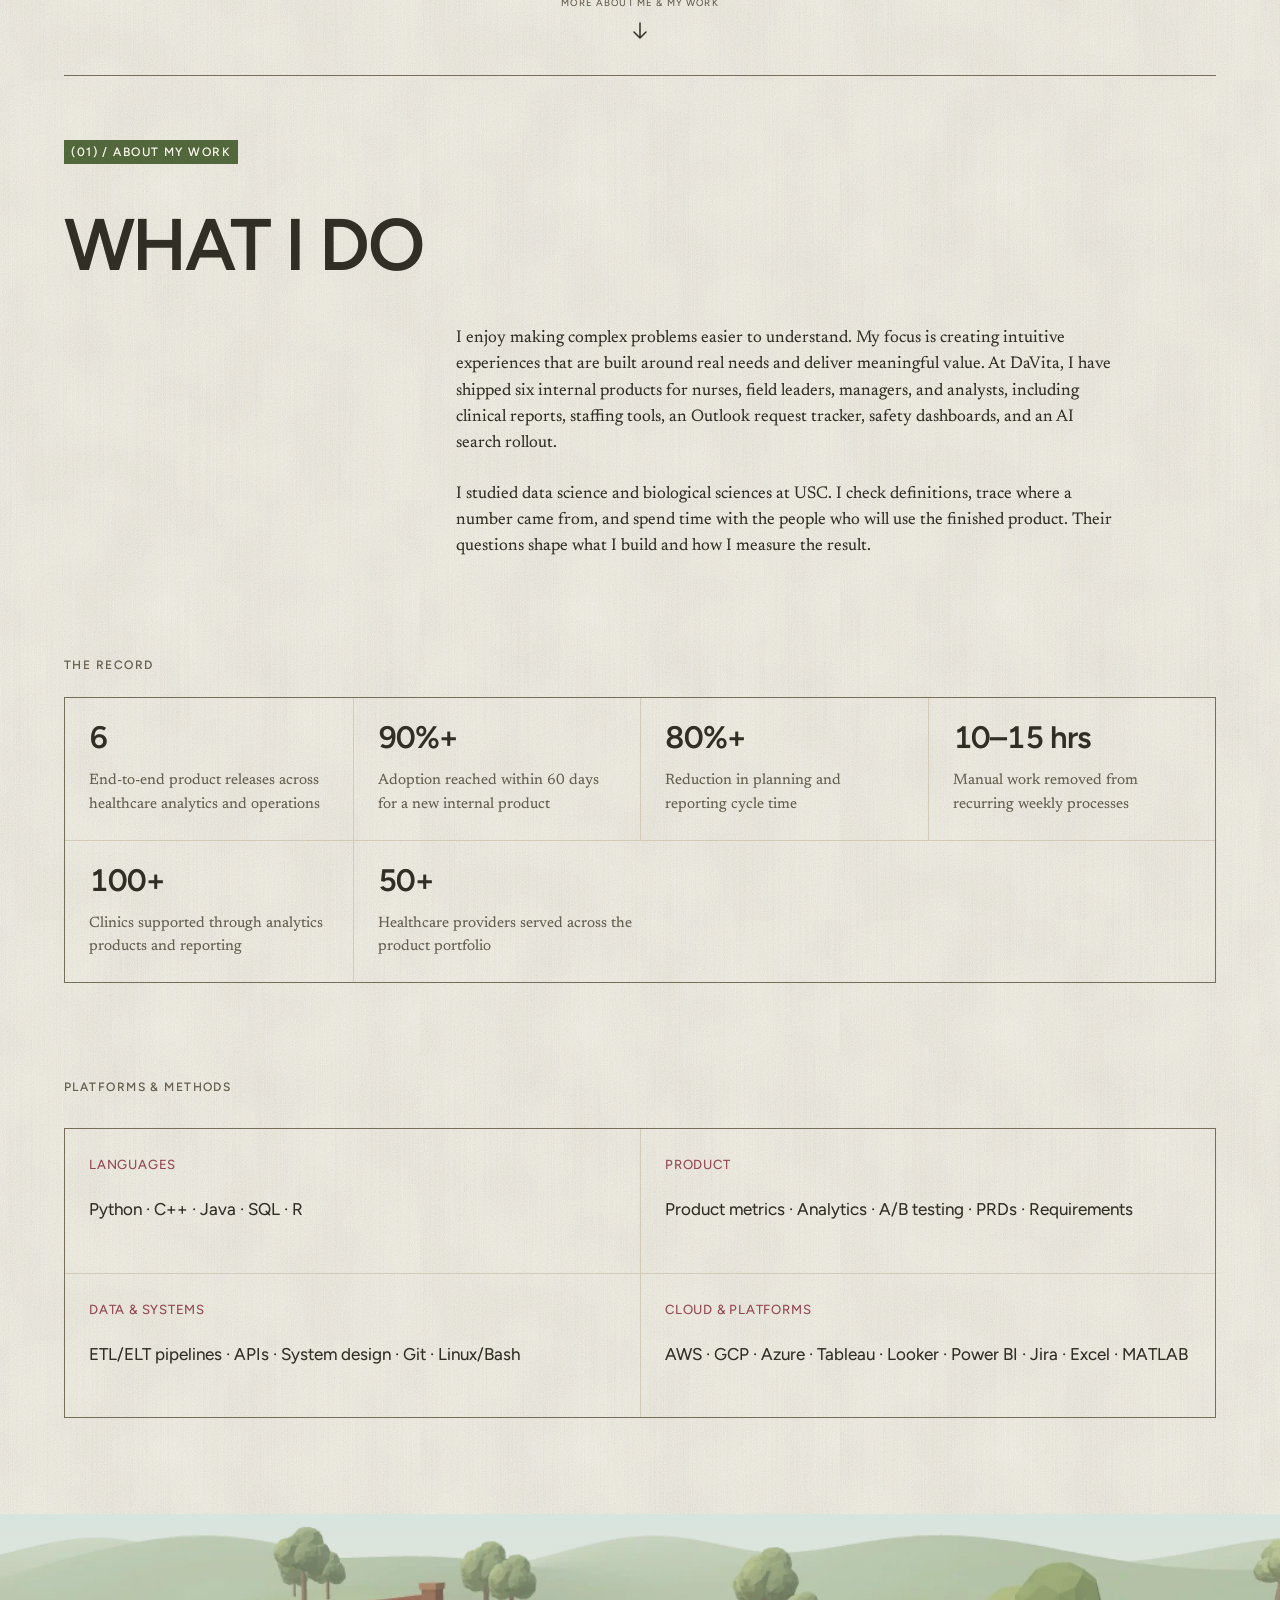
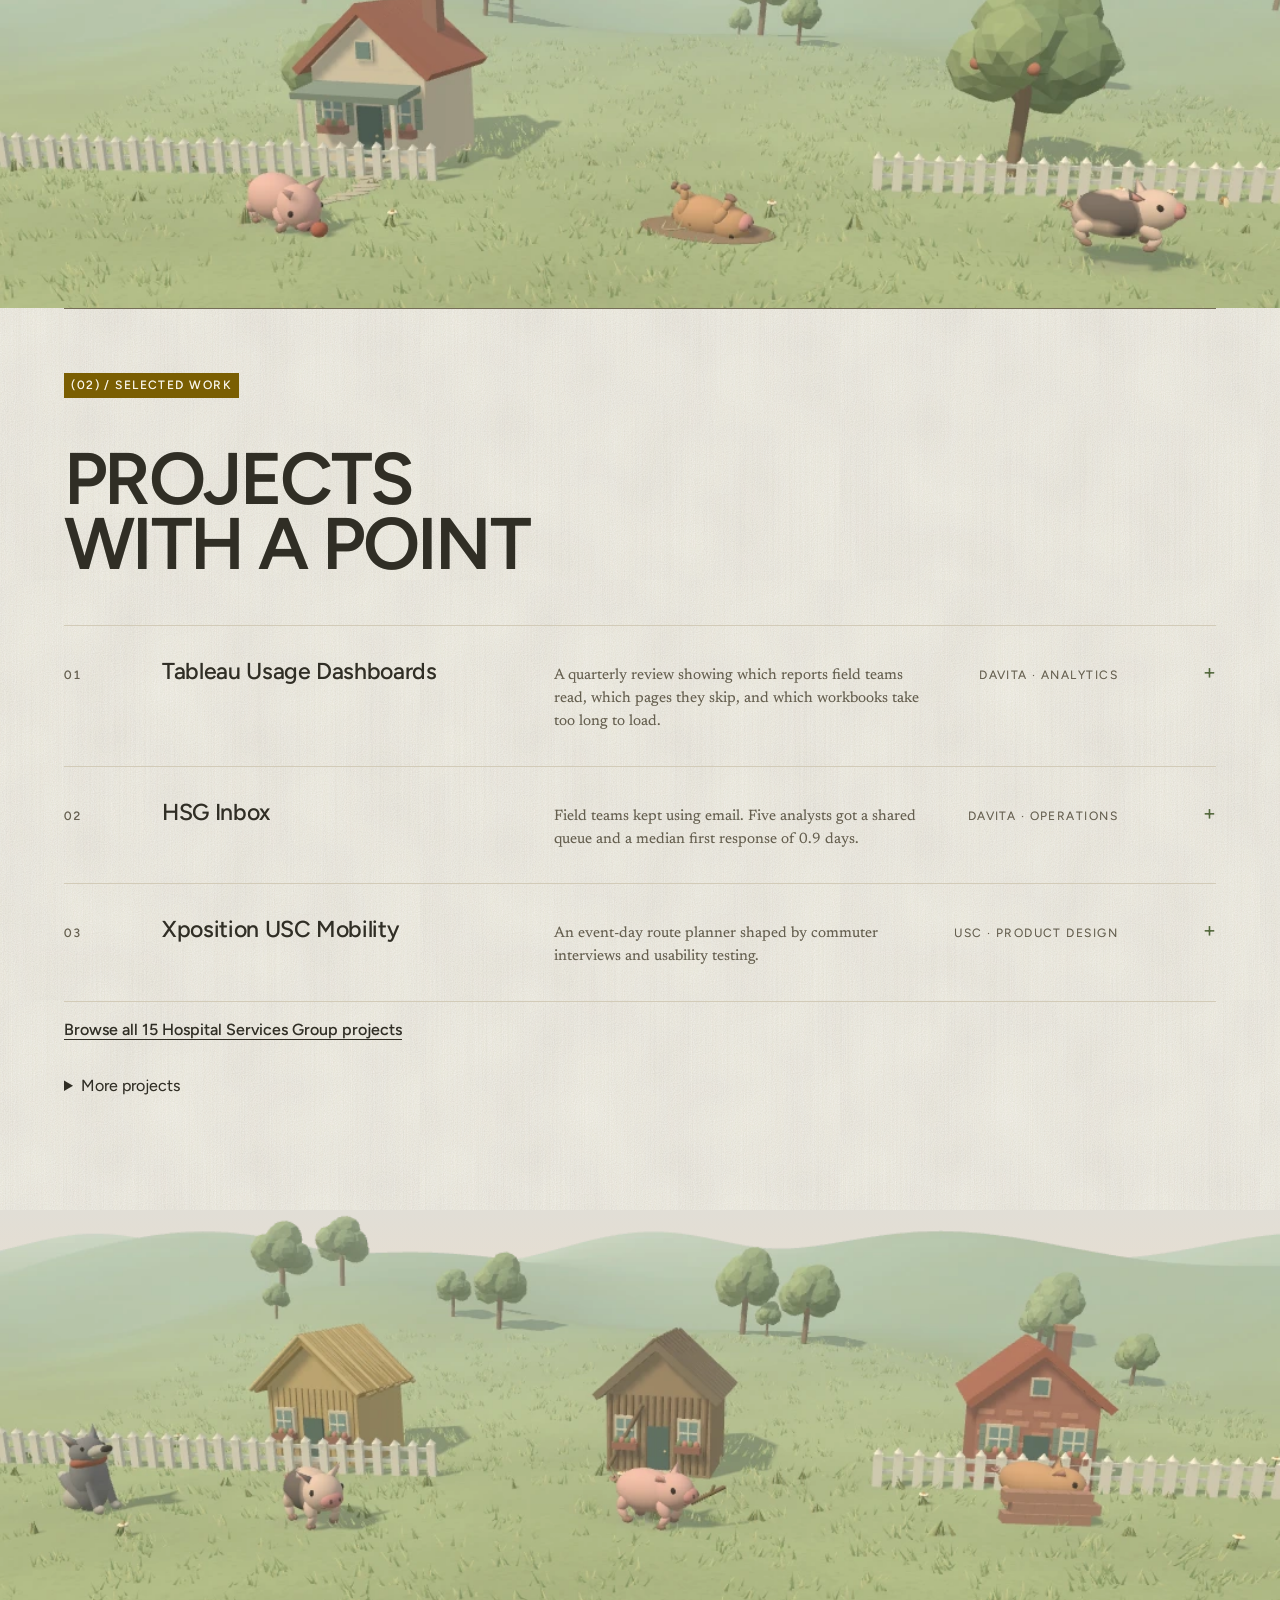
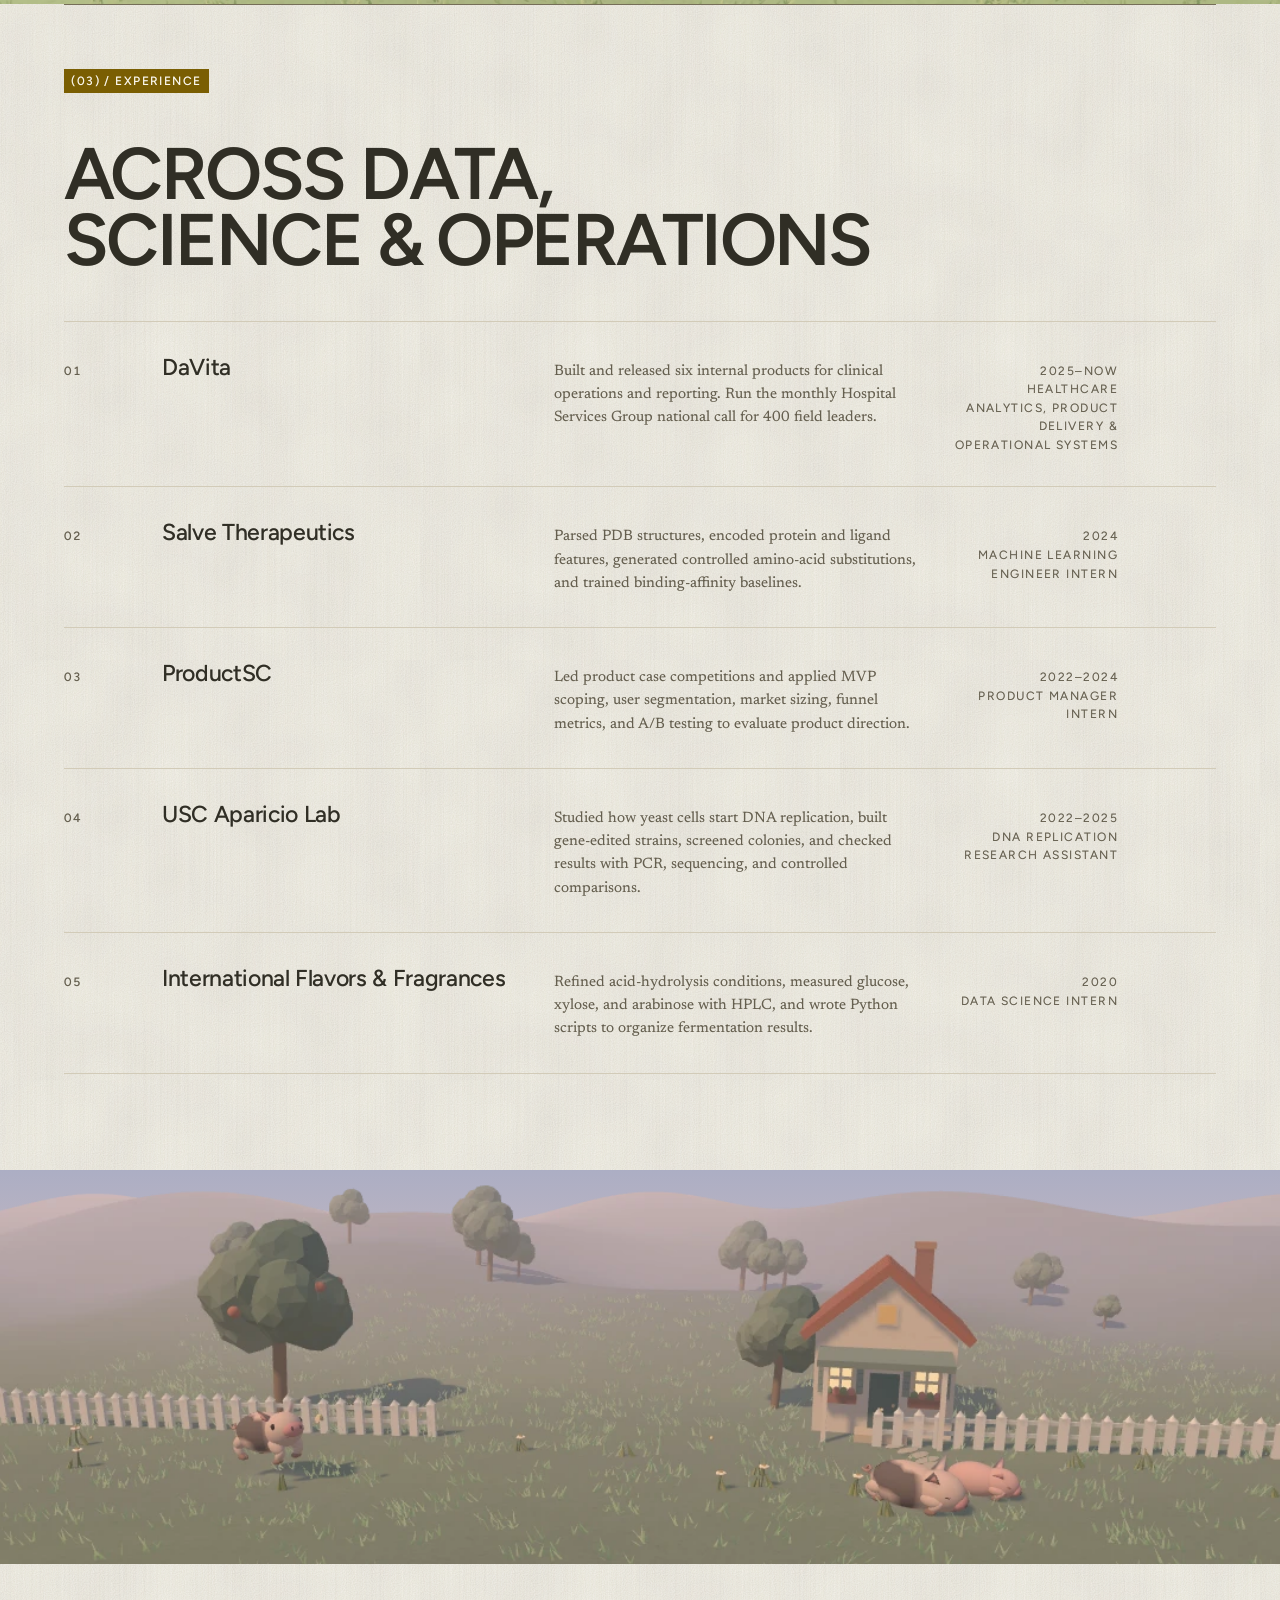
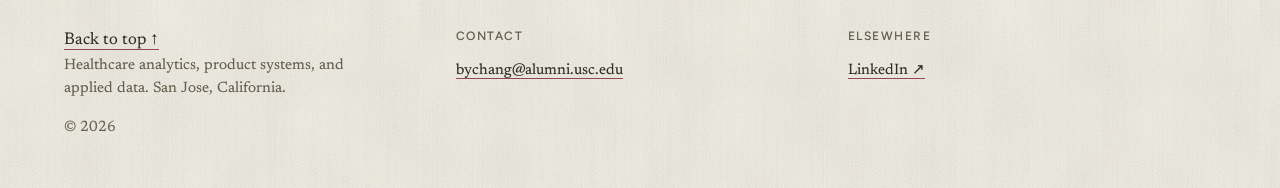
==== commit 8c55ba35: "Model the farm as articulated 3D miniatures with grounded motion and wind" ====
--- a/index.html
+++ b/index.html
@@ -8,11 +8,11 @@
   <link rel="preconnect" href="https://fonts.googleapis.com">
   <link rel="preconnect" href="https://fonts.gstatic.com" crossorigin>
   <link href="https://fonts.googleapis.com/css2?family=Aboreto&family=Figtree:wght@400;500;600&family=Newsreader:opsz,wght@6..72,400;6..72,500&display=swap" rel="stylesheet">
-  <link rel="stylesheet" href="styles.css?v=34"><link rel="stylesheet" href="hsg-updates.css?v=27">
-  <link rel="stylesheet" href="landing.css?v=34">
+  <link rel="stylesheet" href="styles.css?v=35"><link rel="stylesheet" href="hsg-updates.css?v=27">
+  <link rel="stylesheet" href="landing.css?v=35">
   <script src="script.js?v=20" defer></script>
   <script src="landing.js?v=32" defer></script>
-  <script src="scenery.js?v=3" defer></script>
+  <script src="scenery.js?v=4" defer></script>
 </head>
 <body class="home-page">
   <div class="shell">
--- a/styles.css
+++ b/styles.css
@@ -4674,97 +4674,32 @@
 }
 .bar { align-items: center; }
 
-/* Artwork sits on the same paper and rules as the surrounding type. */
-.scenery-drawings { position: absolute; pointer-events: none; overflow: hidden; }
-.scenery { display: block; overflow: visible; pointer-events: none; user-select: none; }
-.wordmark .scenery-mark { display: inline-block; width: 2.8rem; height: 2rem; margin-right: .5rem; vertical-align: middle; }
-.colophon, #work .section-head { position: relative; }
-.scenery-verge { position: absolute; width: clamp(8rem, 17vw, 16rem); right: 1%; bottom: 0; }
-.farm-landscape { position: relative; width: 100%; aspect-ratio: 3 / 1; overflow: hidden; isolation: isolate; background: #c3c981; }
-.farm-panorama { position: absolute; inset: 0; width: 100%; height: 100%; object-fit: cover; display: block; }
-.farm-action { position: absolute; width: 23%; height: auto; left: var(--place); bottom: 3%; transform: translateX(-50%); }
-.action-chase, .action-straw, .action-nest { bottom: 6%; }
-.action-wolf { left: 12%; bottom: 7%; }
-.action-twigs { bottom: 9%; }
+
+.wordmark .scenery-mark { display: inline-block; width: 2.4rem; height: 1.8rem; vertical-align: middle; margin-right: .5rem; color: var(--ink-muted); }
+[data-farm] { position: relative; isolation: isolate; }
+.farm-landscape { width: 100%; aspect-ratio: 3.25; overflow: hidden; background: linear-gradient(#d8e4df, #f2e4ca 62%, #c5c398); }
+[data-farm="storybook"] { background: linear-gradient(#e1ded6, #f3dcc3 64%, #c6c098); }
+[data-farm="evening"] { background: linear-gradient(#acaec4, #e5c3b8 66%, #aba890); }
+[data-farm]::before, .pasture-canvas { position: absolute; inset: 0; display: block; width: 100%; height: 100%; pointer-events: none; }
+[data-farm]::before { content: ""; background: var(--still) center / cover no-repeat; }
+[data-farm="intro"] { --still: url("assets/pasture/intro.webp"); aspect-ratio: 2.75; }
+[data-farm="morning"] { --still: url("assets/pasture/morning.webp"); }
+[data-farm="storybook"] { --still: url("assets/pasture/storybook.webp"); }
+[data-farm="evening"] { --still: url("assets/pasture/evening.webp"); }
+.pasture-ready::before { visibility: hidden; }
 .colophon:has(.farm-landscape) { padding-top: 0; border-top: 0; margin-top: 0; }
 .colophon > .farm-landscape + .page { padding-top: var(--u8); }
-@media (max-width: 650px) {
-  .farm-landscape { aspect-ratio: 2.15; }
-  .farm-action { width: 31%; bottom: 2%; }
-  .action-wolf { left: 14%; bottom: 10%; }
-  .action-straw { left: 32%; }
-  .action-twigs { bottom: 9%; }
-  [data-farm="morning"] .farm-panorama { object-position: 18% center; }
-}
 .scenery-toggle { display: block; margin: 1rem 0 0 auto; padding: .5rem 0; color: var(--ink-muted); font: .8rem/1.4 var(--font-grotesk); text-decoration: underline; text-underline-offset: .25em; }
+.scenery-toggle[hidden] { display: none; }
+@media (max-width: 659px) {
+  .farm-landscape { aspect-ratio: 1.94; }
+  [data-farm="morning"] { --still: url("assets/pasture/morning-mobile.webp"); }
+  [data-farm="storybook"] { --still: url("assets/pasture/storybook-mobile.webp"); }
+  [data-farm="evening"] { --still: url("assets/pasture/evening-mobile.webp"); }
+}
 @media (max-width: 530px) {
   .bar { gap: .75rem; }
   .bar .theme-toggle { margin-right: 0; min-width: 24px; }
   .wordmark .scenery-mark { width: 2.1rem; }
-  .scenery-verge { width: 7rem; }
-}
-@media (prefers-reduced-motion: no-preference) {
-  .scenery .grass { transform-origin: 0 0; animation: field-wind 4.7s ease-in-out var(--phase, -1.3s) infinite alternate; }
-  .scenery-paused .scenery *, .scenery.offscreen *, .farm-landscape.offscreen * { animation-play-state: paused !important; }
-  @keyframes field-wind { from { transform: rotate(-4deg) skewX(-2deg); } to { transform: rotate(6deg) skewX(2deg); } }
 }
 @media (prefers-reduced-motion: reduce) { .scenery-toggle { display: none; } }
-
-/* Props and piglets share a clock within each activity, including when paused. */
-.mud-drop, .huff-breath, .loose-straw { opacity: 0; }
-@media (prefers-reduced-motion: no-preference) {
-  .nose-push { transform-origin: 58px 94px; animation: snout-push 4.4s ease-in-out infinite; }
-  .rolling-apple { animation: apple-roll 4.4s ease-in-out infinite; }
-  @keyframes snout-push {
-    0%, 100% { transform: translateX(-6px) rotate(-3deg); }
-    23% { transform: translateX(2px) rotate(4deg); }
-    31% { transform: translateX(9px) rotate(-2deg); }
-    49%, 71% { transform: translateX(1px) rotate(-5deg); }
-  }
-  @keyframes apple-roll {
-    0%, 24%, 100% { transform: translate(0,0) rotate(0); }
-    40% { transform: translate(23px,-3px) rotate(106deg); }
-    60% { transform: translate(30px,-2px) rotate(150deg); }
-  }
-  .piglet-pounce { transform-origin: 65px 91px; animation: butterfly-pounce 3.6s ease-in-out infinite; }
-  .jump-shadow { transform-origin: 84px 100px; animation: pounce-shadow 3.6s ease-in-out infinite; }
-  @keyframes butterfly-pounce {
-    0%, 100% { transform: translate(-5px,1px) rotate(5deg); }
-    17% { transform: translate(-8px,3px) scale(1.03,.9); }
-    36% { transform: translate(16px,-20px) rotate(-10deg); }
-    54% { transform: translate(25px,1px) rotate(7deg) scale(1.04,.9); }
-    69% { transform: translate(12px,-6px) rotate(-3deg); }
-  }
-  @keyframes pounce-shadow { 0%, 100% { transform: translateX(-4px); } 36% { transform: translateX(16px) scaleX(.58); opacity: .12; } 54% { transform: translateX(25px) scaleX(1.06); } }
-  .butterfly-flight, .firefly { animation: insect-loop 3.6s ease-in-out infinite; }
-  .butterfly-wings { animation: wingbeat .27s ease-in-out infinite alternate; }
-  @keyframes insect-loop { 0%,100% { transform: translate(-9px,5px); } 32% { transform: translate(10px,-13px); } 64% { transform: translate(24px,2px); } 82% { transform: translate(6px,11px); } }
-  @keyframes wingbeat { to { transform: rotate(-12deg) scaleX(.4); } }
-  .mud-roll { transform-origin: 98px 91px; animation: belly-roll 3.1s ease-in-out infinite; }
-  .mud-drop { animation: mud-splash 3.1s ease-out infinite; }
-  @keyframes belly-roll { 0%,100% { transform: rotate(-9deg); } 28% { transform: translate(-5px,-2px) rotate(-22deg); } 52% { transform: translate(5px,2px) rotate(17deg); } 71% { transform: rotate(8deg); } }
-  @keyframes mud-splash { 0%,45%,83%,100% { opacity: 0; } 48% { opacity: 1; transform: translate(0,0); } 63% { opacity: .95; transform: translate(var(--dx),var(--dy)); } 81% { opacity: 0; transform: translate(calc(1.4 * var(--dx)),3px) scale(.55); } }
-  .wolf-huff { transform-origin: 44px 98px; animation: huff 6.8s ease-in-out infinite; }
-  .huff-breath, .loose-straw, .startled-hop, .piglet-peek { animation: breath-line 6.8s ease-out infinite; }
-  .loose-straw { animation-name: blown-straw; transform-origin: 110px 37px; }
-  .startled-hop { animation-name: surprised-hop; transform-origin: 78px 95px; }
-  .piglet-peek { animation-name: peek-over-wall; }
-  @keyframes huff { 0%, 19%, 68%, 100% { transform: none; } 35% { transform: rotate(-8deg) scale(1.08,1.05); } 44% { transform: rotate(10deg) scale(1,.93); } 53% { transform: rotate(5deg); } }
-  @keyframes breath-line { 0%, 40%, 58%, 100% { opacity: 0; } 44% { opacity: .88; transform: translateX(-5px); } 56% { opacity: .1; transform: translateX(17px); } }
-  @keyframes blown-straw { 0%, 43%, 69%, 100% { opacity: 0; } 45% { opacity: 1; transform: none; } 61% { opacity: 1; transform: translate(27px,-15px) rotate(-12deg); } 69% { transform: translate(39px,5px) rotate(17deg); } }
-  @keyframes surprised-hop { 0%, 43%, 100% { transform: none; } 52% { transform: translate(11px,-20px) rotate(-12deg); } 61% { transform: translate(20px,0) rotate(8deg); } 73% { transform: translate(25px,-7px); } }
-  @keyframes peek-over-wall { 0%, 30%, 100% { transform: translateY(2px); } 46%, 63% { transform: translateY(33px); } 80% { transform: translateY(14px); } }
-  .twig-lift { transform-origin: 55px 94px; animation: gather-stick 4.9s ease-in-out infinite; }
-  @keyframes gather-stick { 0%,100% { transform: none; } 18% { transform: rotate(4deg); } 39%,57% { transform: translate(6px,-2px) rotate(-13deg); } 78% { transform: translateX(10px) rotate(2deg); } }
-  .nuzzle { animation: bedtime-nuzzle 5.7s ease-in-out infinite; }
-  @keyframes bedtime-nuzzle { 0%,100% { transform: translateX(4px); } 36%,62% { transform: translate(-10px,2px); } 48% { transform: translate(-8px,0); } }
-}
-
-@media (prefers-reduced-motion: no-preference) {
-  .soft-breath, .dream-kick { transform-box: fill-box; transform-origin: center bottom; animation: soft-breath 3s ease-in-out infinite alternate; }
-  .dream-kick { animation: dream-kick 6.3s ease-in-out infinite; }
-  .flower-sniff, .hello-pig { transform-box: fill-box; transform-origin: center bottom; animation: nose-wiggle 4.1s ease-in-out infinite; }
-  @keyframes soft-breath { to { transform: scale(1.015,1.055); } }
-  @keyframes dream-kick { 0%, 100% { transform: scaleY(1); } 38%, 77% { transform: scaleY(1.045); } 42%, 49% { transform: rotate(-4deg) translateY(-1px); } 46% { transform: rotate(2deg); } }
-  @keyframes nose-wiggle { 0%, 51%, 100% { transform: rotate(0); } 62%, 76% { transform: rotate(5deg); } 70% { transform: rotate(2deg); } }
-}
--- a/landing.css
+++ b/landing.css
@@ -278,7 +278,7 @@
 .reel-head h2 { font: 500 clamp(1.5rem, 2vw, 2.15rem)/1.15 var(--font-grotesk); letter-spacing: -.035em; text-transform: none; }
 .intro-copy { position: relative; }
 .intro-portrait { align-self: stretch; }
-.intro-lead .scenery-intro { width: clamp(8rem, 16vw, 14rem); height: auto; position: static; margin-top: .6rem; }
+.intro-lead .scenery-intro { display:block; width: clamp(8rem, 16vw, 14rem); height: auto; position: relative; margin-top: .6rem; }
 @media (max-width: 760px) {
   .home-page { --margin: clamp(1rem, 3.5vw, 1.65rem); }
   .intro-lead { display: flex; flex-direction: column; padding: 0; gap: .85rem; }
@@ -289,7 +289,8 @@
   .intro-copy h1 br { display: none; }
   .intro-description, .intro-actions { margin-block: 0; }
   .work-reel { grid-row: auto; margin-top: .85rem; }
-  .intro-lead .scenery-intro { margin: -.5rem 0 0 auto; }
+  .intro-kicker { position: relative; display: flex; align-items: center; min-height: 3rem; }
+  .intro-lead .scenery-intro { position: absolute; right: 0; bottom: .1rem; width: clamp(7rem, 30vw, 10rem); margin: 0; }
 }
 @media (hover: none) { .intro-portrait img { filter: saturate(1); } }
 @media (max-width: 360px) {
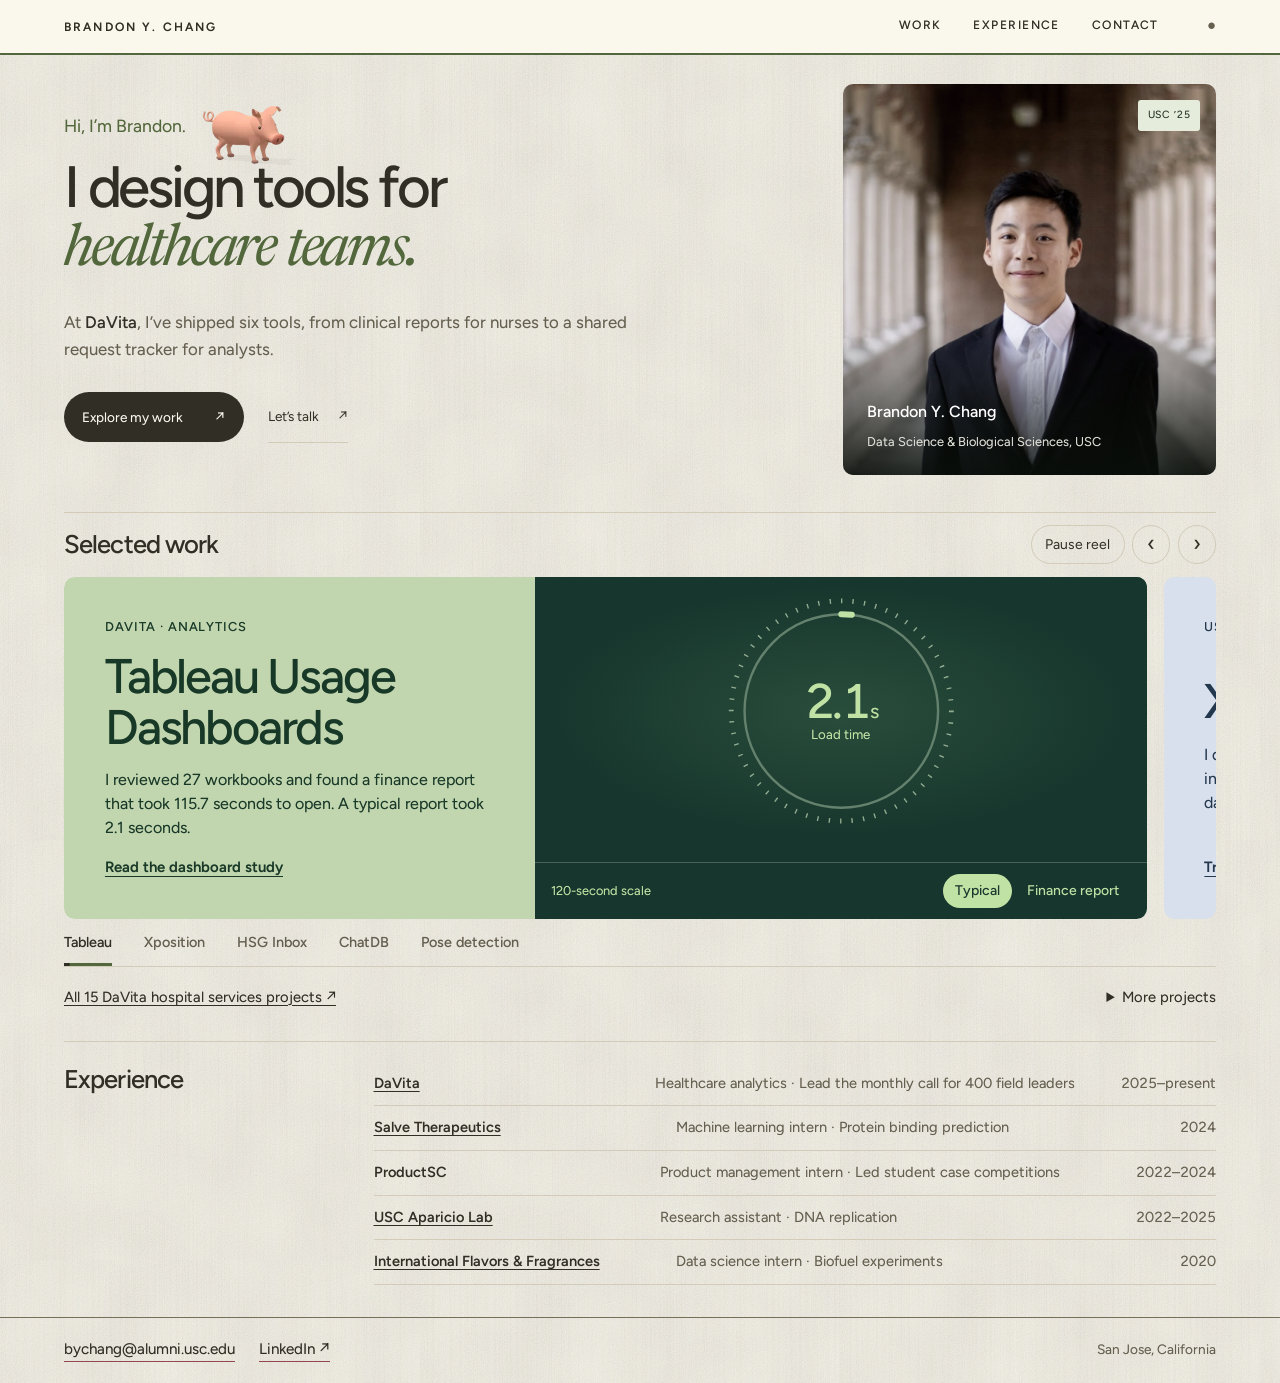
==== commit 95b6519a: "Lead with selected work and shorten the portfolio homepage" ====
--- a/index.html
+++ b/index.html
@@ -3,16 +3,15 @@
 <head>
   <meta charset="utf-8">
   <meta name="viewport" content="width=device-width, initial-scale=1">
-  <meta name="description" content="Meet Brandon Y. Chang: bringing product design, data, and engineering together at DaVita. Explore healthcare products, applied AI, and a background in science at USC.">
+  <meta name="description" content="Brandon Y. Chang designs tools for healthcare teams at DaVita. Explore his Tableau dashboards, field request tracker, and USC parking planner.">
   <title>Brandon Y. Chang | Product, Data &amp; Applied AI</title>
   <link rel="preconnect" href="https://fonts.googleapis.com">
   <link rel="preconnect" href="https://fonts.gstatic.com" crossorigin>
   <link href="https://fonts.googleapis.com/css2?family=Aboreto&family=Figtree:wght@400;500;600&family=Newsreader:opsz,wght@6..72,400;6..72,500&display=swap" rel="stylesheet">
-  <link rel="stylesheet" href="styles.css?v=35"><link rel="stylesheet" href="hsg-updates.css?v=27">
-  <link rel="stylesheet" href="landing.css?v=35">
+  <link rel="stylesheet" href="styles.css?v=36"><link rel="stylesheet" href="hsg-updates.css?v=27">
+  <link rel="stylesheet" href="landing.css?v=36">
   <script src="script.js?v=20" defer></script>
-  <script src="landing.js?v=32" defer></script>
-  <script src="scenery.js?v=4" defer></script>
+  <script src="landing.js?v=36" defer></script>
 </head>
 <body class="home-page">
   <div class="shell">
@@ -21,7 +20,6 @@
         <div class="bar">
           <a href="#top" class="wordmark">Brandon&nbsp;Y.&nbsp;Chang</a>
           <nav class="nav" aria-label="Primary navigation">
-            <a href="#about" class="nav-item">About</a>
             <a href="#work" class="nav-item">Work</a>
             <a href="#experience" class="nav-item">Experience</a>
             <a href="#contact" class="nav-item">Contact</a>
@@ -38,7 +36,6 @@
     <div id="mobile-menu" class="drawer" aria-hidden="true">
       <div class="page drawer-inner">
         <a href="#top" class="drawer-link">Home</a>
-        <a href="#about" class="drawer-link">About</a>
         <a href="#work" class="drawer-link">Work</a>
         <a href="#experience" class="drawer-link">Experience</a>
         <a href="#contact" class="drawer-link">Contact</a>
@@ -48,13 +45,18 @@
     <main id="top">
       <div class="page">
         <section class="intro-board" aria-labelledby="intro-title">
-          <div class="intro-eyebrow"><span>Product design × data × engineering</span><span>San Jose, California <i aria-hidden="true"></i></span></div>
+
           <div class="intro-grid">
-            <div class="intro-lead">
+            <div class="intro-lead" id="about">
               <div class="intro-copy">
-                <p class="intro-kicker">Hi, I’m Brandon.</p>
-                <h1 id="intro-title"><span class="title-phrase">I make complex</span><br> <span class="title-phrase">work feel <em>simple.</em></span></h1>
-                <p class="intro-description">I bring product design, data, and engineering together to build tools people can trust. At <strong>DaVita</strong>, that means making healthcare work easier for nurses, field leaders, and analysts.</p>
+                <div class="greeting-line">
+                  <p class="intro-kicker">Hi, I’m Brandon.</p>
+                  <button type="button" class="piglet-toggle" id="three-little-pigs" aria-label="Pause piglet animation" title="Pause piglet animation" hidden>
+                    <img src="assets/piglet-still.webp" alt="" width="211" height="156">
+                  </button>
+                </div>
+                <h1 id="intro-title">I design tools for<br> <em>healthcare teams.</em></h1>
+                <p class="intro-description">At <strong>DaVita</strong>, I’ve shipped six tools, from clinical reports for nurses to a shared request tracker for analysts.</p>
                 <div class="intro-actions"><a class="intro-primary" href="#work">Explore my work <span aria-hidden="true">↗</span></a><button type="button" class="intro-secondary" id="contact-toggle" aria-expanded="false" aria-controls="contact-options">Let’s talk <span aria-hidden="true">↗</span></button></div>
                 <section class="contact-options" id="contact-options" aria-labelledby="contact-options-title" hidden>
                   <h2 id="contact-options-title">Let’s connect.</h2>
@@ -67,13 +69,13 @@
               </div>
               <figure class="intro-portrait">
                 <img src="brandon-portrait.jpg" alt="Brandon Chang at the University of Southern California" fetchpriority="high" width="1400" height="933">
-                <figcaption><strong>Brandon Y. Chang</strong><span>Curious about people.<br>Careful with the details.</span></figcaption>
+                <figcaption><strong>Brandon Y. Chang</strong><span>Data Science &amp; Biological Sciences, USC</span></figcaption>
                 <span class="intro-portrait-tag">USC ’25</span>
               </figure>
             </div>
-            <section class="work-reel" aria-labelledby="reel-heading">
+            <section class="work-reel" id="work" aria-labelledby="reel-heading">
               <header class="reel-head">
-                <h2 id="reel-heading">Project reel</h2>
+                <h2 id="reel-heading">Selected work</h2>
                 <div class="reel-controls" hidden>
                   <button type="button" class="motion-switch">Pause reel</button>
                   <button type="button" data-step="-1" aria-label="Previous project">‹</button>
@@ -85,7 +87,7 @@
                   <div class="project-copy">
                     <p class="project-meta">DaVita · Analytics</p>
                     <h3 id="title-tableau">Tableau Usage Dashboards</h3>
-                    <p>A heavily used finance workbook took nearly two minutes to open. Compare its load time with a typical report.</p>
+                    <p>I reviewed 27 workbooks and found a finance report that took 115.7 seconds to open. A typical report took 2.1 seconds.</p>
                     <a href="tableau-usage.html">Read the dashboard study</a>
                   </div>
                   <div class="project-demo" data-state="0">
@@ -107,7 +109,7 @@
                   <div class="project-copy">
                     <p class="project-meta">USC · Interaction design</p>
                     <h3 id="title-xposition">Xposition</h3>
-                    <p>On game day, the fastest place to park changes. Switch the arrival conditions to see where the planner sends you.</p>
+                    <p>I designed a USC parking planner around commuter interviews. Compare a weekday route with a game-day route.</p>
                     <a href="usc-parking.html#planner">Try the full route planner</a>
                   </div>
                   <div class="project-demo" data-state="0">
@@ -126,7 +128,7 @@
                   <div class="project-copy">
                     <p class="project-meta">DaVita · Operations</p>
                     <h3 id="title-inbox">HSG Inbox</h3>
-                    <p>Field teams kept using email. Five analysts got one queue with owners and priorities. The team resolved 214 of 243 requests in Q3.</p>
+                    <p>I turned incoming emails into a shared queue for five analysts. They resolved 214 of 243 field requests in Q3.</p>
                     <a href="email-ticket-automation.html#tracker">Inspect the request tracker</a>
                   </div>
                   <div class="project-demo" data-state="0">
@@ -144,7 +146,7 @@
                   <div class="project-copy">
                     <p class="project-meta">USC · Database learning</p>
                     <h3 id="title-chatdb">ChatDB</h3>
-                    <p>What does a WHERE clause actually remove? Filter three practice transactions and follow the change from the query to its results.</p>
+                    <p>A practice tool for learning SQL. Filter the sample transactions to see which rows a WHERE clause keeps.</p>
                     <a href="chatdb.html#query-playground">Explore the query builder</a>
                   </div>
                   <div class="project-demo" data-state="0">
@@ -162,7 +164,7 @@
                   <div class="project-copy">
                     <p class="project-meta">Computer vision</p>
                     <h3 id="title-pose">Dog Poop Detector</h3>
-                    <p>The model follows the spine and tail across frames. Reveal the six landmarks it uses to evaluate this posture.</p>
+                    <p>A camera tracks six points along a dog’s spine and tail to detect when it squats.</p>
                     <a href="dog-poop-detector.html#pose-image-grid">Inspect the pose model</a>
                   </div>
                   <div class="project-demo" data-state="0">
@@ -188,180 +190,42 @@
                 <a href="#reel-chatdb">ChatDB</a>
                 <a href="#reel-pose">Pose detection</a>
               </nav>
+              <div class="work-links">
+                <a href="hsg-projects.html">All 15 DaVita hospital services projects <span aria-hidden="true">↗</span></a>
+                <details class="more-work">
+                  <summary>More projects</summary>
+                  <ul>
+                    <li><a href="healthcare-analytics.html">Healthcare analytics</a></li>
+                    <li><a href="glean-ai-rollout.html">Enterprise search rollout</a></li>
+                    <li><a href="genai-chatbot.html">Support chatbot prototype</a></li>
+                    <li><a href="protein-binding.html">Protein binding prediction</a></li>
+                    <li><a href="aparicio-lab.html">Yeast DNA replication</a></li>
+                    <li><a href="iff-biofuels.html">Biofuel analysis</a></li>
+                  </ul>
+                </details>
+              </div>
             </section>
-            <a class="intro-card intro-impact" href="tableau-usage.html">
-              <div class="intro-card-top"><span>DaVita / Tableau usage</span></div>
-              <div class="intro-impact-number"><b id="workbook-count">27</b><span>workbooks in the<br>quarterly review</span></div>
-              <div class="workbook-marks" aria-hidden="true"></div>
-              <p>A heavily used finance report took 115.7 seconds to open. Typical load time was 2.1 seconds.</p>
-              <span class="intro-card-link">Explore the usage dashboards</span>
-            </a>
-            <section class="intro-card intro-method" aria-labelledby="intro-method-title">
-              <div class="intro-card-top"><span>02 / How I approach design</span><span aria-hidden="true">↔</span></div>
-              <h2 id="intro-method-title">Start with the person.<br>Follow through to the system.</h2>
-              <div class="method-controls" role="group" aria-label="Explore my design process">
-                <button type="button" data-method="understand" aria-pressed="true" aria-controls="method-detail">Understand</button>
-                <button type="button" data-method="simplify" aria-pressed="false" aria-controls="method-detail">Simplify</button>
-                <button type="button" data-method="build" aria-pressed="false" aria-controls="method-detail">Build</button>
-              </div>
-              <div id="method-detail" class="method-detail" aria-live="polite" aria-atomic="true"><p>For the HSG inbox, the problem started with field teams waiting on access, reports, and answers they could trust.</p><span>Listen for what is getting in the way.</span></div>
-              <a class="intro-card-link" href="email-ticket-automation.html">See this approach in a project <span aria-hidden="true">→</span></a>
-            </section>
-            <div class="intro-card intro-background">
-              <div class="intro-card-top"><span>03 / A different starting point</span><span aria-hidden="true">✳</span></div>
-              <h2>Science taught me<br>to ask better questions.</h2>
-              <p>I studied <strong>Data Science + Biological Sciences at USC</strong>. Research taught me to trace an answer back to its evidence. I bring that same habit to product decisions.</p>
-              <div class="intro-background-tags"><a href="protein-binding.html">Salve Therapeutics ↗</a><a href="aparicio-lab.html">USC Aparicio Lab ↗</a></div>
-            </div>
-          </div>
-          <a class="scroll-cue" href="#about"><span>More about me &amp; my work</span><svg width="24" height="24" viewBox="0 0 24 24" fill="none" aria-hidden="true"><path d="M12 4v15m-6-6 6 6 6-6" stroke="currentColor" stroke-width="1.5" stroke-linecap="round" stroke-linejoin="round"/></svg></a>
-        </section>
-
-        <section class="section" id="about">
-          <header class="section-head"><p class="label label-ink">(01) / About my work</p></header>
-          <h2 class="title section-title">What I do</h2>
-          <div class="grid grid-rows">
-            <div class="c-7 start-5 prose">
-              <p>I enjoy making complex problems easier to understand. My focus is creating intuitive experiences that are built around real needs and deliver meaningful value. At DaVita, I have shipped six internal products for nurses, field leaders, managers, and analysts, including clinical reports, staffing tools, an Outlook request tracker, safety dashboards, and an AI search rollout.</p>
-              <p>I studied data science and biological sciences at USC. I check definitions, trace where a number came from, and spend time with the people who will use the finished product. Their questions shape what I build and how I measure the result.</p>
-            </div>
-          </div>
-
-          <div class="record">
-            <p class="label record-label">The record</p>
-            <div class="data">
-              <div class="data-row"><div class="data-figure">6</div><div class="data-label">End-to-end product releases across healthcare analytics and operations</div></div>
-              <div class="data-row"><div class="data-figure">90%+</div><div class="data-label">Adoption reached within 60 days for a new internal product</div></div>
-              <div class="data-row"><div class="data-figure">80%+</div><div class="data-label">Reduction in planning and reporting cycle time</div></div>
-              <div class="data-row record-extra"><div class="data-figure">10–15 hrs</div><div class="data-label">Manual work removed from recurring weekly processes</div></div>
-              <div class="data-row record-extra"><div class="data-figure">100+</div><div class="data-label">Clinics supported through analytics products and reporting</div></div>
-              <div class="data-row record-extra"><div class="data-figure">50+</div><div class="data-label">Healthcare providers served across the product portfolio</div></div>
-            </div>
-            <button type="button" class="record-toggle label" aria-expanded="false">Show 3 more</button>
-          </div>
-
-          <div class="toolkit">
-            <p class="label">Platforms &amp; methods</p>
-            <div class="tool-groups">
-              <article><span>Languages</span><p>Python · C++ · Java · SQL · R</p></article>
-              <article><span>Product</span><p>Product metrics · Analytics · A/B testing · PRDs · Requirements</p></article>
-              <article><span>Data &amp; systems</span><p>ETL/ELT pipelines · APIs · System design · Git · Linux/Bash</p></article>
-              <article><span>Cloud &amp; platforms</span><p>AWS · GCP · Azure · Tableau · Looker · Power BI · Jira · Excel · MATLAB</p></article>
-            </div>
           </div>
         </section>
 
-      </div>
-      <div class="farm-landscape" data-farm="morning" aria-hidden="true"></div>
+        <section class="career" id="experience" aria-labelledby="experience-title">
+          <h2 id="experience-title">Experience</h2>
+          <ul class="career-list">
+            <li><a href="hsg-projects.html">DaVita</a><span>Healthcare analytics · Lead the monthly call for 400 field leaders</span><span class="career-date">2025–present</span></li>
+            <li><a href="protein-binding.html">Salve Therapeutics</a><span>Machine learning intern · Protein binding prediction</span><span class="career-date">2024</span></li>
+            <li><strong>ProductSC</strong><span>Product management intern · Led student case competitions</span><span class="career-date">2022–2024</span></li>
+            <li><a href="aparicio-lab.html">USC Aparicio Lab</a><span>Research assistant · DNA replication</span><span class="career-date">2022–2025</span></li>
+            <li><a href="iff-biofuels.html">International Flavors &amp; Fragrances</a><span>Data science intern · Biofuel experiments</span><span class="career-date">2020</span></li>
+          </ul>
+        </section>
+      </div>
+    </main>
+
+    <footer class="colophon portfolio-contact" id="contact" aria-label="Contact">
       <div class="page">
-        <section class="section" id="work">
-          <header class="section-head"><p class="label label-ink">(02) / Selected work</p></header>
-          <h2 class="title section-title">Projects<br>with a point</h2>
-          <div class="index">
-            <details class="project-preview" name="featured-preview">
-              <summary class="index-row">
-                <span class="index-num">01</span>
-                <span class="index-name">Tableau Usage Dashboards</span>
-                <span class="index-desc">A quarterly review showing which reports field teams read, which pages they skip, and which workbooks take too long to load.</span>
-                <span class="index-meta">DaVita · Analytics</span>
-                <span class="preview-sign" aria-hidden="true"></span>
-              </summary>
-              <div class="preview-body">
-                <p>Five dashboards cover readership, repeat visits, access, and content health. A second team added its 19 workbooks in one day.</p>
-                <nav aria-label="Tableau project links"><a href="tableau-usage.html">Read case study</a><a href="hsg-projects.html">All 15 HSG projects</a></nav>
-              </div>
-            </details>
-            <details class="project-preview" name="featured-preview">
-              <summary class="index-row">
-                <span class="index-num">02</span>
-                <span class="index-name">HSG Inbox</span>
-                <span class="index-desc">Field teams kept using email. Five analysts got a shared queue and a median first response of 0.9 days.</span>
-                <span class="index-meta">DaVita · Operations</span>
-                <span class="preview-sign" aria-hidden="true"></span>
-              </summary>
-              <div class="preview-body">
-                <div class="result-preview">
-                  <strong>88%</strong>
-                  <div><p>214 of 243 requests resolved in Q3</p>
-                    <meter value="214" max="243" aria-label="214 of 243 requests resolved">88%</meter>
-                  </div>
-                </div>
-                <nav aria-label="HSG Inbox project links">
-                  <a href="email-ticket-automation.html">Read case study</a>
-                  <a href="email-ticket-automation.html#tracker">Inspect the request tracker</a>
-                </nav>
-              </div>
-            </details>
-            <details class="project-preview" name="featured-preview">
-              <summary class="index-row">
-                <span class="index-num">03</span>
-                <span class="index-name">Xposition USC Mobility</span>
-                <span class="index-desc">An event-day route planner shaped by commuter interviews and usability testing.</span>
-                <span class="index-meta">USC · Product design</span>
-                <span class="preview-sign" aria-hidden="true"></span>
-              </summary>
-              <div class="preview-body">
-                <img src="assets/xposition-map.png" loading="lazy" width="1218" height="746" alt="Football-event scenario showing parking options and the route to the Coliseum">
-                <nav aria-label="Xposition USC Mobility project links">
-                  <a href="usc-parking.html">Read case study</a>
-                  <a href="usc-parking.html#planner">Try the route planner</a>
-                </nav>
-              </div>
-            </details>
-            <a class="hsg-directory-link" href="hsg-projects.html">Browse all 15 Hospital Services Group projects</a>
-            <details class="project-archive">
-              <summary>More projects</summary>
-            <details class="project-preview" name="featured-preview">
-              <summary class="index-row">
-                <span class="index-num">04</span>
-                <span class="index-name">ChatDB</span>
-                <span class="index-desc">Choose a dataset, read a query, and see what it returns. A practice tool for learning SQL and MongoDB.</span>
-                <span class="index-meta">USC · Database learning</span>
-                <span class="preview-sign" aria-hidden="true"></span>
-              </summary>
-              <div class="preview-body">
-                <img src="chatdb-interface.png" loading="lazy" width="2048" height="1014" alt="Original ChatDB prototype with database controls and a generated SQL example">
-                <nav aria-label="ChatDB project links">
-                  <a href="chatdb.html">Read case study</a>
-                  <a href="chatdb.html#query-playground">Compare example queries</a>
-                </nav>
-              </div>
-            </details>
-              <a class="index-row" href="healthcare-analytics.html"><span class="index-num">05</span><span class="index-name">Healthcare Product Portfolio</span><span class="index-desc">Six named releases spanning AI knowledge search, safety, employee retention, clinical reporting, quality control, and request operations.</span><span class="index-meta">DaVita · Product &amp; analytics</span><span class="index-arrow" aria-hidden="true">→</span></a>
-              <a class="index-row" href="glean-ai-rollout.html"><span class="index-num">06</span><span class="index-name">Enterprise AI Search Rollout</span><span class="index-desc">A rollout program that helped healthcare teams find trusted answers across disconnected company systems.</span><span class="index-meta">Glean · Product strategy · Analytics</span><span class="index-arrow" aria-hidden="true">→</span></a>
-              <a class="index-row" href="protein-binding.html"><span class="index-num">07</span><span class="index-name">Protein Binding Prediction</span><span class="index-desc">A machine-learning pipeline for estimating protein–ligand binding strength so candidate designs can be compared before slower laboratory screening.</span><span class="index-meta">PyTorch · RDKit · Bioinformatics</span><span class="index-arrow" aria-hidden="true">→</span></a>
-              <a class="index-row" href="genai-chatbot.html"><span class="index-num">08</span><span class="index-name">GenAI Chatbot Prototype</span><span class="index-desc">A support chatbot that answers from company documents, completes approved tasks, and hands uncertain questions to a person.</span><span class="index-meta">RAG · Retrieval · Product delivery</span><span class="index-arrow" aria-hidden="true">→</span></a>
-              <a class="index-row" href="dog-poop-detector.html"><span class="index-num">09</span><span class="index-name">Dog Poop Detector</span><span class="index-desc">A real-time behavior-detection product for recognizing events, capturing video evidence, and sending mobile alerts.</span><span class="index-meta">Computer vision · Product definition</span><span class="index-arrow" aria-hidden="true">→</span></a>
-              <a class="index-row" href="aparicio-lab.html"><span class="index-num">10</span><span class="index-name">Yeast DNA Replication Research</span><span class="index-desc">An interactive research story about editing yeast genes, screening colonies, and measuring how cells control the start of DNA replication.</span><span class="index-meta">USC Aparicio Lab · Molecular biology</span><span class="index-arrow" aria-hidden="true">→</span></a>
-            </details>
-          </div>
-        </section>
-
-      </div>
-      <div id="three-little-pigs" class="farm-landscape" data-farm="storybook" aria-hidden="true"></div>
-      <div class="page">
-        <section class="section" id="experience">
-          <header class="section-head"><p class="label label-ink">(03) / Experience</p></header>
-          <h2 class="title section-title">Across data,<br>science &amp; operations</h2>
-          <div class="index">
-            <a class="index-row experience-row" href="hsg-projects.html"><span class="index-num">01</span><span class="index-name">DaVita</span><span class="index-desc">Built and released six internal products for clinical operations and reporting. Run the monthly Hospital Services Group national call for 400 field leaders.</span><span class="index-meta">2025–Now<br>Healthcare analytics, product delivery &amp; operational systems</span></a>
-            <a class="index-row experience-row" href="protein-binding.html"><span class="index-num">02</span><span class="index-name">Salve Therapeutics</span><span class="index-desc">Parsed PDB structures, encoded protein and ligand features, generated controlled amino-acid substitutions, and trained binding-affinity baselines.</span><span class="index-meta">2024<br>Machine learning engineer intern</span></a>
-            <article class="index-row experience-row"><span class="index-num">03</span><span class="index-name">ProductSC</span><span class="index-desc">Led product case competitions and applied MVP scoping, user segmentation, market sizing, funnel metrics, and A/B testing to evaluate product direction.</span><span class="index-meta">2022–2024<br>Product manager intern</span></article>
-            <a class="index-row experience-row" href="aparicio-lab.html"><span class="index-num">04</span><span class="index-name">USC Aparicio Lab</span><span class="index-desc">Studied how yeast cells start DNA replication, built gene-edited strains, screened colonies, and checked results with PCR, sequencing, and controlled comparisons.</span><span class="index-meta">2022–2025<br>DNA replication research assistant</span></a>
-            <a class="index-row experience-row" href="iff-biofuels.html"><span class="index-num">05</span><span class="index-name">International Flavors &amp; Fragrances</span><span class="index-desc">Refined acid-hydrolysis conditions, measured glucose, xylose, and arabinose with HPLC, and wrote Python scripts to organize fermentation results.</span><span class="index-meta">2020<br>Data science intern</span></a>
-          </div>
-        </section>
-
-      </div>
-    </main>
-
-    <footer class="colophon" id="contact">
-      <div class="page">
-        <div class="grid footer-grid">
-          <div class="c-4"><a class="link" href="#top">Back to top ↑</a><p class="colophon-note">Healthcare analytics, product systems, and applied data. San Jose, California.</p><p class="colophon-note">© 2026</p></div>
-          <div class="c-4"><p class="label">Contact</p><ul class="colophon-list"><li><a class="link" href="mailto:bychang@alumni.usc.edu">bychang@alumni.usc.edu</a></li></ul></div>
-          <div class="c-4"><p class="label">Elsewhere</p><ul class="colophon-list"><li><a class="link" href="https://www.linkedin.com/in/brandonychang" target="_blank" rel="noopener noreferrer">LinkedIn ↗</a></li></ul></div>
-        </div>
+        <a class="link" href="mailto:bychang@alumni.usc.edu">bychang@alumni.usc.edu</a>
+        <a class="link" href="https://www.linkedin.com/in/brandonychang" target="_blank" rel="noopener noreferrer">LinkedIn ↗</a>
+        <span>San Jose, California</span>
       </div>
     </footer>
   </div>
--- a/landing.css
+++ b/landing.css
@@ -298,3 +298,35 @@
   .reel-head h2 { font-size: 1.25rem; }
   .reel-controls .motion-switch { padding-inline: .55rem; white-space: nowrap; }
 }
+
+/* The page has one project selector, a short career list, and direct contact links. */
+.home-page .intro-board { padding-bottom: 0; }
+.greeting-line { display: flex; align-items: center; gap: .7rem; }
+.greeting-line .intro-kicker { margin: 0; }
+.piglet-toggle { display: inline-grid; place-items: center; width: 6.1rem; height: 3.65rem; margin: -.2rem 0; border: 0; background: none; padding: 0; border-radius: .35rem; }
+.piglet-toggle[hidden] { display: none; }
+.piglet-toggle img { width: 100%; height: 100%; object-fit: contain; display: block; }
+.intro-copy h1 { margin-top: .45rem; }
+.work-links { display: flex; align-items: baseline; justify-content: space-between; flex-wrap: wrap; gap: .6rem 1.5rem; padding-block: .9rem 0; font-size: .92rem; }
+.work-links a, .career-list a { text-decoration: underline; text-underline-offset: .22em; }
+.more-work summary { cursor: pointer; padding: .25rem 0; }
+.more-work ul { list-style: none; margin: .45rem 0 0; padding: 0; display: grid; gap: .65rem; }
+.career { display: grid; grid-template-columns: minmax(9rem, 1fr) 3fr; gap: 1.8rem; align-items: baseline; padding: 1.4rem 0 2rem; border-top: 1px solid var(--rule); font-family: var(--font-grotesk); }
+.career h2 { font: 500 clamp(1.5rem,2vw,2.15rem)/1.15 var(--font-grotesk); letter-spacing: -.035em; }
+.career-list { list-style: none; margin: 0; padding: 0; }
+.career-list li { display: grid; grid-template-columns: 1fr 1.7fr auto; align-items: baseline; column-gap: 1rem; padding: .75rem 0; border-bottom: 1px solid var(--rule); font-size: .91rem; line-height: 1.35; }
+.career-list li:first-child { padding-top: 0; }
+.career-list strong, .career-list a { color: var(--ink); font-weight: 550; }
+.career-list span { color: var(--ink-muted); }
+.career-date { white-space: nowrap; font-variant-numeric: tabular-nums; }
+.home-page .portfolio-contact { margin: 0; padding: 1.35rem 0; }
+.portfolio-contact .page { display: flex; align-items: baseline; flex-wrap: wrap; gap: .65rem 1.5rem; font: .95rem/1.4 var(--font-grotesk); }
+.portfolio-contact .page > span { margin-left: auto; color: var(--ink-muted); font-size: .85rem; }
+@media (max-width: 760px) {
+  .greeting-line { order: -2; }
+  .career { grid-template-columns: 1fr; gap: 1rem; }
+  .career-list li { grid-template-columns: 1fr auto; row-gap: .2rem; }
+  .career-list li > span:nth-child(2) { grid-column: 1 / -1; grid-row: 2; }
+  .career-date { grid-column: 2; grid-row: 1; font-size: .8rem; }
+  .portfolio-contact .page > span { margin-left: 0; }
+}
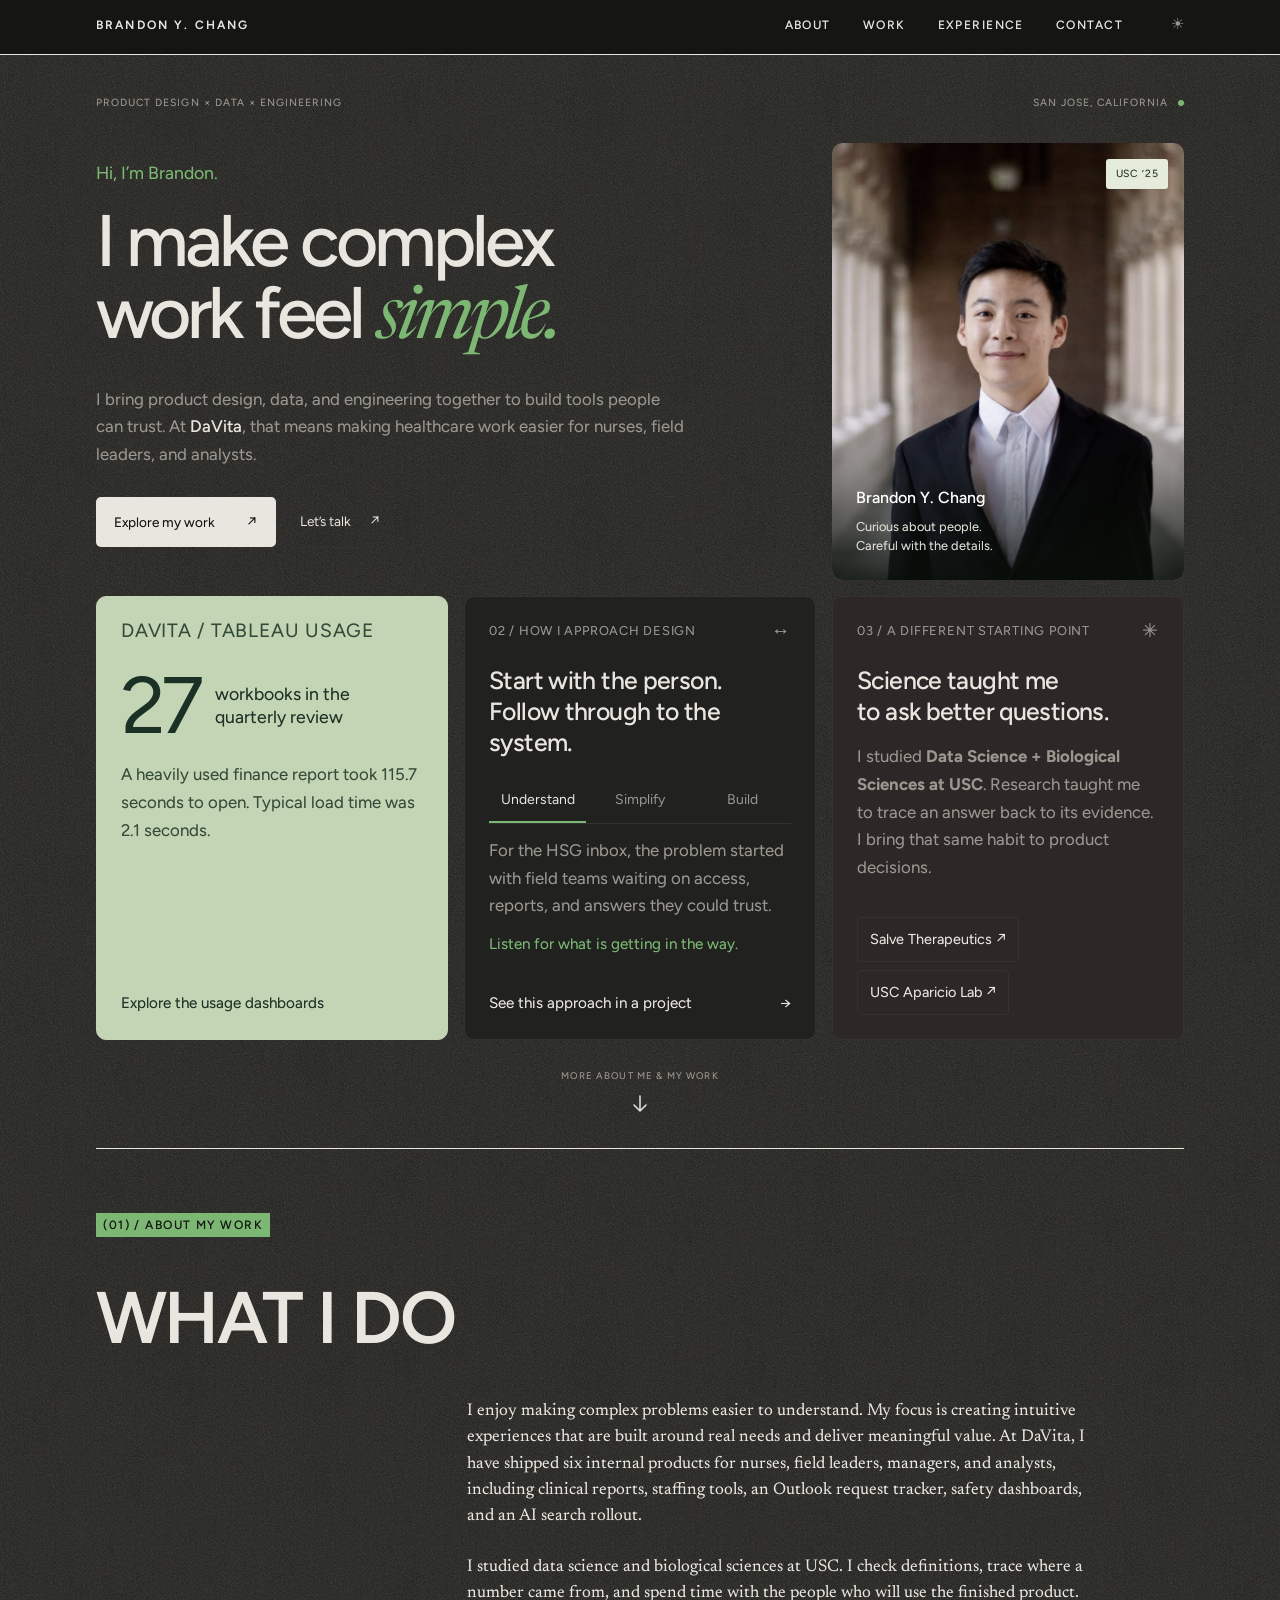
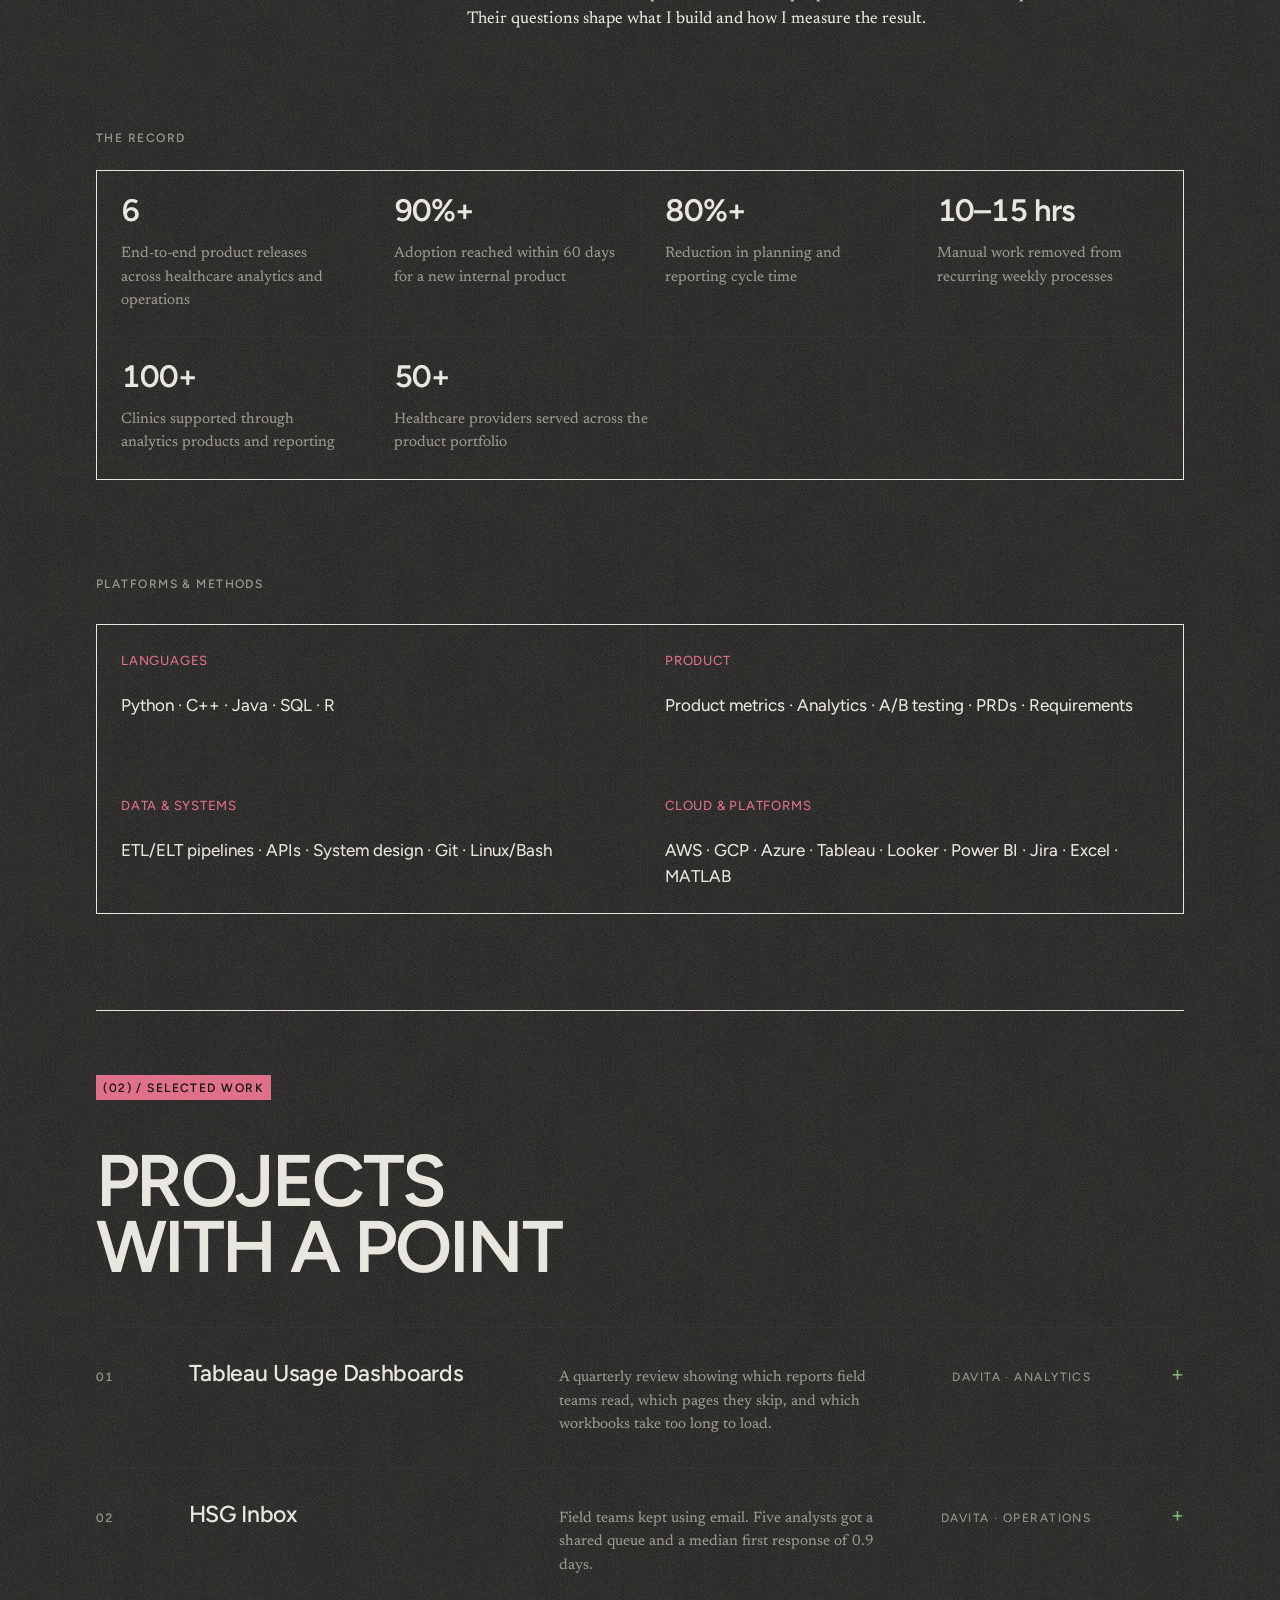
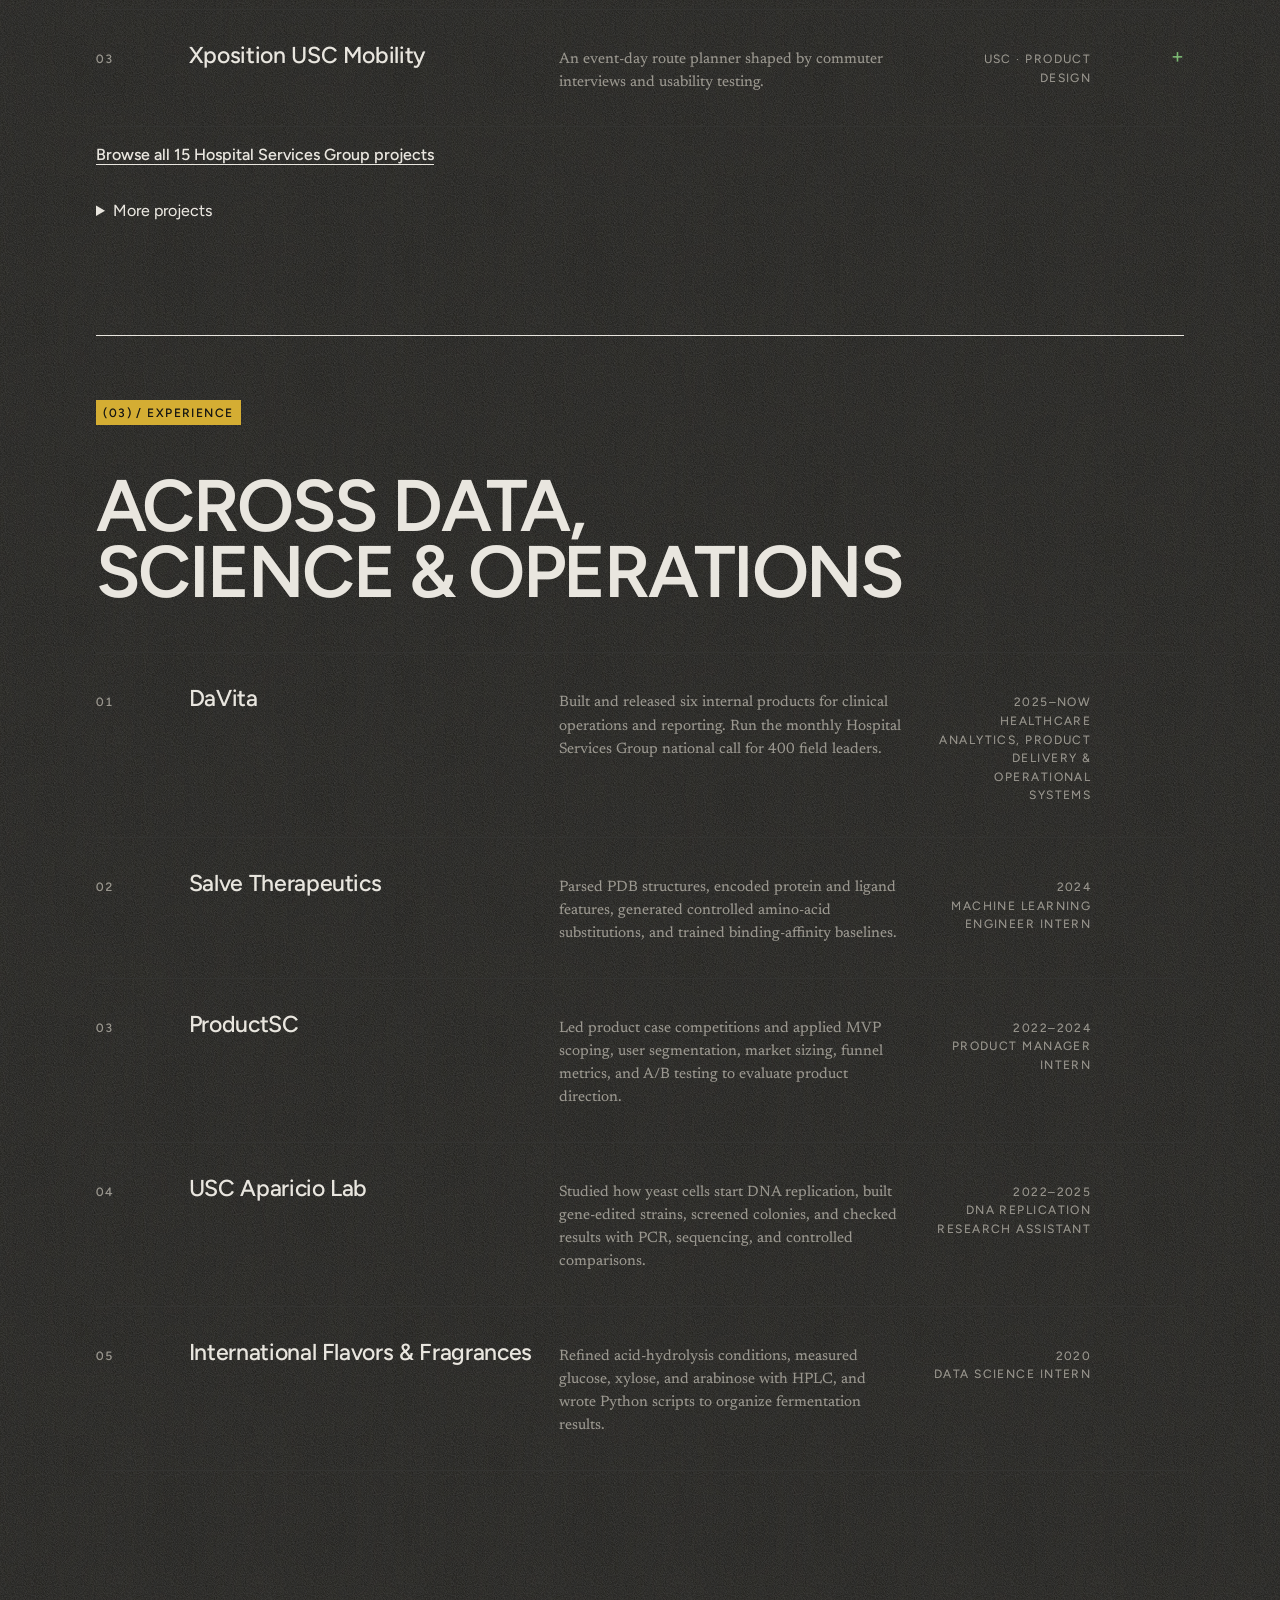
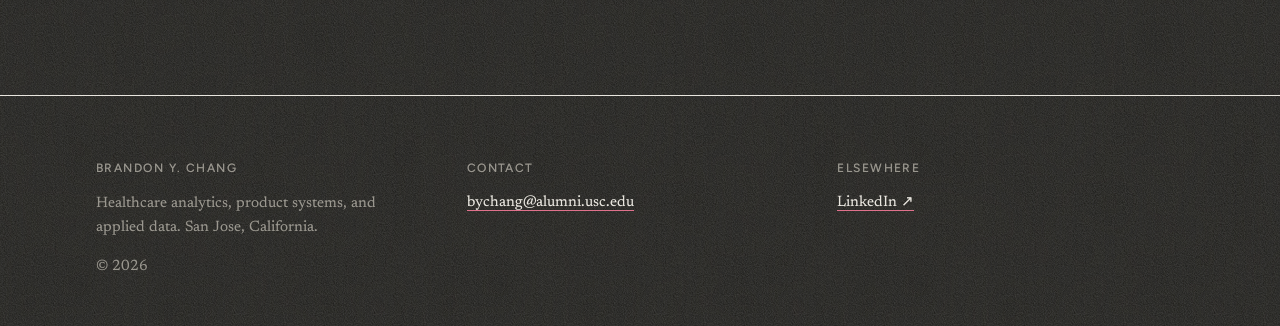
==== commit b1e7919b: "Restore the November 23 Tableau and HSG portfolio version" ====
--- a/index.html
+++ b/index.html
@@ -1,17 +1,17 @@
 <!doctype html>
-<html lang="en" data-theme="light">
+<html lang="en" data-theme="dark">
 <head>
   <meta charset="utf-8">
   <meta name="viewport" content="width=device-width, initial-scale=1">
-  <meta name="description" content="Brandon Y. Chang designs tools for healthcare teams at DaVita. Explore his Tableau dashboards, field request tracker, and USC parking planner.">
+  <meta name="description" content="Meet Brandon Y. Chang: bringing product design, data, and engineering together at DaVita. Explore healthcare products, applied AI, and a background in science at USC.">
   <title>Brandon Y. Chang | Product, Data &amp; Applied AI</title>
   <link rel="preconnect" href="https://fonts.googleapis.com">
   <link rel="preconnect" href="https://fonts.gstatic.com" crossorigin>
   <link href="https://fonts.googleapis.com/css2?family=Aboreto&family=Figtree:wght@400;500;600&family=Newsreader:opsz,wght@6..72,400;6..72,500&display=swap" rel="stylesheet">
-  <link rel="stylesheet" href="styles.css?v=36"><link rel="stylesheet" href="hsg-updates.css?v=27">
-  <link rel="stylesheet" href="landing.css?v=36">
+  <link rel="stylesheet" href="styles.css?v=26"><link rel="stylesheet" href="hsg-updates.css?v=27">
+  <link rel="stylesheet" href="landing.css?v=26">
   <script src="script.js?v=20" defer></script>
-  <script src="landing.js?v=36" defer></script>
+  <script src="landing.js?v=26" defer></script>
 </head>
 <body class="home-page">
   <div class="shell">
@@ -20,6 +20,7 @@
         <div class="bar">
           <a href="#top" class="wordmark">Brandon&nbsp;Y.&nbsp;Chang</a>
           <nav class="nav" aria-label="Primary navigation">
+            <a href="#about" class="nav-item">About</a>
             <a href="#work" class="nav-item">Work</a>
             <a href="#experience" class="nav-item">Experience</a>
             <a href="#contact" class="nav-item">Contact</a>
@@ -36,6 +37,7 @@
     <div id="mobile-menu" class="drawer" aria-hidden="true">
       <div class="page drawer-inner">
         <a href="#top" class="drawer-link">Home</a>
+        <a href="#about" class="drawer-link">About</a>
         <a href="#work" class="drawer-link">Work</a>
         <a href="#experience" class="drawer-link">Experience</a>
         <a href="#contact" class="drawer-link">Contact</a>
@@ -45,187 +47,193 @@
     <main id="top">
       <div class="page">
         <section class="intro-board" aria-labelledby="intro-title">
-
+          <div class="intro-eyebrow"><span>Product design × data × engineering</span><span>San Jose, California <i aria-hidden="true"></i></span></div>
           <div class="intro-grid">
-            <div class="intro-lead" id="about">
-              <div class="intro-copy">
-                <div class="greeting-line">
-                  <p class="intro-kicker">Hi, I’m Brandon.</p>
-                  <button type="button" class="piglet-toggle" id="three-little-pigs" aria-label="Pause piglet animation" title="Pause piglet animation" hidden>
-                    <img src="assets/piglet-still.webp" alt="" width="211" height="156">
-                  </button>
+            <div class="intro-copy">
+              <p class="intro-kicker">Hi, I’m Brandon.</p>
+              <h1 id="intro-title">I make complex<br> work feel <em>simple.</em></h1>
+              <p class="intro-description">I bring product design, data, and engineering together to build tools people can trust. At <strong>DaVita</strong>, that means making healthcare work easier for nurses, field leaders, and analysts.</p>
+              <div class="intro-actions"><a class="intro-primary" href="#work">Explore my work <span aria-hidden="true">↗</span></a><button type="button" class="intro-secondary" id="contact-toggle" aria-expanded="false" aria-controls="contact-options">Let’s talk <span aria-hidden="true">↗</span></button></div>
+              <section class="contact-options" id="contact-options" aria-labelledby="contact-options-title" hidden>
+                <h2 id="contact-options-title">Let’s connect.</h2>
+                <p>Have a role, project, or question in mind? Send me a note.</p>
+                <label for="contact-email">Email</label>
+                <div class="contact-copy-row"><input id="contact-email" type="text" value="bychang@alumni.usc.edu" readonly><button type="button" id="copy-contact-email">Copy email</button></div>
+                <div class="contact-browser-links"><a href="https://mail.google.com/mail/?view=cm&amp;fs=1&amp;to=bychang%40alumni.usc.edu" target="_blank" rel="noopener noreferrer">Compose in Gmail ↗</a><a href="https://www.linkedin.com/in/brandonychang" target="_blank" rel="noopener noreferrer">Connect on LinkedIn ↗</a></div>
+                <p id="contact-copy-status" role="status" aria-live="polite"></p>
+              </section>
+            </div>
+            <figure class="intro-portrait">
+              <img src="brandon-portrait.jpg" alt="Brandon Chang at the University of Southern California" fetchpriority="high" width="900" height="1200">
+              <figcaption><strong>Brandon Y. Chang</strong><span>Curious about people.<br>Careful with the details.</span></figcaption>
+              <span class="intro-portrait-tag">USC ’25</span>
+            </figure>
+            <a class="intro-card intro-impact" href="tableau-usage.html">
+              <div class="intro-card-top"><span>DaVita / Tableau usage</span></div>
+              <div class="intro-impact-number">27<span>workbooks in the<br>quarterly review</span></div>
+              <p>A heavily used finance report took 115.7 seconds to open. Typical load time was 2.1 seconds.</p>
+              <span class="intro-card-link">Explore the usage dashboards</span>
+            </a>
+            <section class="intro-card intro-method" aria-labelledby="intro-method-title">
+              <div class="intro-card-top"><span>02 / How I approach design</span><span aria-hidden="true">↔</span></div>
+              <h2 id="intro-method-title">Start with the person.<br>Follow through to the system.</h2>
+              <div class="method-controls" role="group" aria-label="Explore my design process">
+                <button type="button" data-method="understand" aria-pressed="true" aria-controls="method-detail">Understand</button>
+                <button type="button" data-method="simplify" aria-pressed="false" aria-controls="method-detail">Simplify</button>
+                <button type="button" data-method="build" aria-pressed="false" aria-controls="method-detail">Build</button>
+              </div>
+              <div id="method-detail" class="method-detail" aria-live="polite" aria-atomic="true"><p>For the HSG inbox, the problem started with field teams waiting on access, reports, and answers they could trust.</p><span>Listen for what is getting in the way.</span></div>
+              <a class="intro-card-link" href="email-ticket-automation.html">See this approach in a project <span aria-hidden="true">→</span></a>
+            </section>
+            <div class="intro-card intro-background">
+              <div class="intro-card-top"><span>03 / A different starting point</span><span aria-hidden="true">✳</span></div>
+              <h2>Science taught me<br>to ask better questions.</h2>
+              <p>I studied <strong>Data Science + Biological Sciences at USC</strong>. Research taught me to trace an answer back to its evidence. I bring that same habit to product decisions.</p>
+              <div class="intro-background-tags"><a href="protein-binding.html">Salve Therapeutics ↗</a><a href="aparicio-lab.html">USC Aparicio Lab ↗</a></div>
+            </div>
+          </div>
+          <a class="scroll-cue" href="#about"><span>More about me &amp; my work</span><svg width="24" height="24" viewBox="0 0 24 24" fill="none" aria-hidden="true"><path d="M12 4v15m-6-6 6 6 6-6" stroke="currentColor" stroke-width="1.5" stroke-linecap="round" stroke-linejoin="round"/></svg></a>
+        </section>
+
+        <section class="section" id="about">
+          <header class="section-head"><p class="label label-ink">(01) / About my work</p></header>
+          <h2 class="title section-title">What I do</h2>
+          <div class="grid grid-rows">
+            <div class="c-7 start-5 prose">
+              <p>I enjoy making complex problems easier to understand. My focus is creating intuitive experiences that are built around real needs and deliver meaningful value. At DaVita, I have shipped six internal products for nurses, field leaders, managers, and analysts, including clinical reports, staffing tools, an Outlook request tracker, safety dashboards, and an AI search rollout.</p>
+              <p>I studied data science and biological sciences at USC. I check definitions, trace where a number came from, and spend time with the people who will use the finished product. Their questions shape what I build and how I measure the result.</p>
+            </div>
+          </div>
+
+          <div class="record">
+            <p class="label record-label">The record</p>
+            <div class="data">
+              <div class="data-row"><div class="data-figure">6</div><div class="data-label">End-to-end product releases across healthcare analytics and operations</div></div>
+              <div class="data-row"><div class="data-figure">90%+</div><div class="data-label">Adoption reached within 60 days for a new internal product</div></div>
+              <div class="data-row"><div class="data-figure">80%+</div><div class="data-label">Reduction in planning and reporting cycle time</div></div>
+              <div class="data-row record-extra"><div class="data-figure">10–15 hrs</div><div class="data-label">Manual work removed from recurring weekly processes</div></div>
+              <div class="data-row record-extra"><div class="data-figure">100+</div><div class="data-label">Clinics supported through analytics products and reporting</div></div>
+              <div class="data-row record-extra"><div class="data-figure">50+</div><div class="data-label">Healthcare providers served across the product portfolio</div></div>
+            </div>
+            <button type="button" class="record-toggle label" aria-expanded="false">Show 3 more</button>
+          </div>
+
+          <div class="toolkit">
+            <p class="label">Platforms &amp; methods</p>
+            <div class="tool-groups">
+              <article><span>Languages</span><p>Python · C++ · Java · SQL · R</p></article>
+              <article><span>Product</span><p>Product metrics · Analytics · A/B testing · PRDs · Requirements</p></article>
+              <article><span>Data &amp; systems</span><p>ETL/ELT pipelines · APIs · System design · Git · Linux/Bash</p></article>
+              <article><span>Cloud &amp; platforms</span><p>AWS · GCP · Azure · Tableau · Looker · Power BI · Jira · Excel · MATLAB</p></article>
+            </div>
+          </div>
+        </section>
+
+        <section class="section" id="work">
+          <header class="section-head"><p class="label label-ink">(02) / Selected work</p></header>
+          <h2 class="title section-title">Projects<br>with a point</h2>
+          <div class="index">
+            <details class="project-preview" name="featured-preview">
+              <summary class="index-row">
+                <span class="index-num">01</span>
+                <span class="index-name">Tableau Usage Dashboards</span>
+                <span class="index-desc">A quarterly review showing which reports field teams read, which pages they skip, and which workbooks take too long to load.</span>
+                <span class="index-meta">DaVita · Analytics</span>
+                <span class="preview-sign" aria-hidden="true"></span>
+              </summary>
+              <div class="preview-body">
+                <p>Five dashboards cover readership, repeat visits, access, and content health. A second team added its 19 workbooks in one day.</p>
+                <nav aria-label="Tableau project links"><a href="tableau-usage.html">Read case study</a><a href="hsg-projects.html">All 15 HSG projects</a></nav>
+              </div>
+            </details>
+            <details class="project-preview" name="featured-preview">
+              <summary class="index-row">
+                <span class="index-num">02</span>
+                <span class="index-name">HSG Inbox</span>
+                <span class="index-desc">Field teams kept using email. Five analysts got a shared queue and a median first response of 0.9 days.</span>
+                <span class="index-meta">DaVita · Operations</span>
+                <span class="preview-sign" aria-hidden="true"></span>
+              </summary>
+              <div class="preview-body">
+                <div class="result-preview">
+                  <strong>88%</strong>
+                  <div><p>214 of 243 requests resolved in Q3</p>
+                    <meter value="214" max="243" aria-label="214 of 243 requests resolved">88%</meter>
+                  </div>
                 </div>
-                <h1 id="intro-title">I design tools for<br> <em>healthcare teams.</em></h1>
-                <p class="intro-description">At <strong>DaVita</strong>, I’ve shipped six tools, from clinical reports for nurses to a shared request tracker for analysts.</p>
-                <div class="intro-actions"><a class="intro-primary" href="#work">Explore my work <span aria-hidden="true">↗</span></a><button type="button" class="intro-secondary" id="contact-toggle" aria-expanded="false" aria-controls="contact-options">Let’s talk <span aria-hidden="true">↗</span></button></div>
-                <section class="contact-options" id="contact-options" aria-labelledby="contact-options-title" hidden>
-                  <h2 id="contact-options-title">Let’s connect.</h2>
-                  <p>Have a role, project, or question in mind? Send me a note.</p>
-                  <label for="contact-email">Email</label>
-                  <div class="contact-copy-row"><input id="contact-email" type="text" value="bychang@alumni.usc.edu" readonly><button type="button" id="copy-contact-email">Copy email</button></div>
-                  <div class="contact-browser-links"><a href="https://mail.google.com/mail/?view=cm&amp;fs=1&amp;to=bychang%40alumni.usc.edu" target="_blank" rel="noopener noreferrer">Compose in Gmail ↗</a><a href="https://www.linkedin.com/in/brandonychang" target="_blank" rel="noopener noreferrer">Connect on LinkedIn ↗</a></div>
-                  <p id="contact-copy-status" role="status" aria-live="polite"></p>
-                </section>
-              </div>
-              <figure class="intro-portrait">
-                <img src="brandon-portrait.jpg" alt="Brandon Chang at the University of Southern California" fetchpriority="high" width="1400" height="933">
-                <figcaption><strong>Brandon Y. Chang</strong><span>Data Science &amp; Biological Sciences, USC</span></figcaption>
-                <span class="intro-portrait-tag">USC ’25</span>
-              </figure>
-            </div>
-            <section class="work-reel" id="work" aria-labelledby="reel-heading">
-              <header class="reel-head">
-                <h2 id="reel-heading">Selected work</h2>
-                <div class="reel-controls" hidden>
-                  <button type="button" class="motion-switch">Pause reel</button>
-                  <button type="button" data-step="-1" aria-label="Previous project">‹</button>
-                  <button type="button" data-step="1" aria-label="Next project">›</button>
-                </div>
-              </header>
-              <div class="reel-track" id="reel-track" aria-label="Interactive project previews" tabindex="0">
-                <article class="reel-project reel-tableau" id="reel-tableau" aria-labelledby="title-tableau">
-                  <div class="project-copy">
-                    <p class="project-meta">DaVita · Analytics</p>
-                    <h3 id="title-tableau">Tableau Usage Dashboards</h3>
-                    <p>I reviewed 27 workbooks and found a finance report that took 115.7 seconds to open. A typical report took 2.1 seconds.</p>
-                    <a href="tableau-usage.html">Read the dashboard study</a>
-                  </div>
-                  <div class="project-demo" data-state="0">
-                    <div class="gauge-screen">
-                    <svg class="gauge" viewBox="0 0 200 200" aria-hidden="true" focusable="false">
-                      <circle class="dial-ticks" cx="100" cy="100" r="91" pathLength="120"/>
-                      <circle class="dial-track" cx="100" cy="100" r="80"/>
-                      <circle class="dial-value" cx="100" cy="100" r="80" pathLength="120"/>
-                    </svg>
-                    <div class="dial-reading"><b><span data-first="2.1" data-second="115.7">2.1</span><small> s</small></b><span>Load time</span></div>
-                  </div>
-                  <div class="demo-floor"><span>120-second scale</span><div class="demo-options" role="group" aria-label="Compare workbook load times">
-                      <button type="button" data-mode="0" aria-pressed="true">Typical</button>
-                      <button type="button" data-mode="1" aria-pressed="false">Finance report</button>
-                    </div></div>
-                  </div>
-                </article>
-                <article class="reel-project reel-xposition" id="reel-xposition" aria-labelledby="title-xposition">
-                  <div class="project-copy">
-                    <p class="project-meta">USC · Interaction design</p>
-                    <h3 id="title-xposition">Xposition</h3>
-                    <p>I designed a USC parking planner around commuter interviews. Compare a weekday route with a game-day route.</p>
-                    <a href="usc-parking.html#planner">Try the full route planner</a>
-                  </div>
-                  <div class="project-demo" data-state="0">
-                    <div class="map-screen">
-                    <img src="assets/reel-map-normal.webp" alt="Weekday route from Blue Structure to the Coliseum">
-                    <img class="event-map" src="assets/reel-map-event.webp" alt="Football-event route from Flower Street Structure">
-                    <p class="map-choice" data-first="Blue Structure · 17 min" data-second="Flower Street · 26 min">Blue Structure · 17 min</p>
-                  </div>
-                  <div class="demo-floor"><span>Sample trip</span><div class="demo-options" role="group" aria-label="Choose arrival conditions">
-                      <button type="button" data-mode="0" aria-pressed="true">Weekday</button>
-                      <button type="button" data-mode="1" aria-pressed="false">Game day</button>
-                    </div></div>
-                  </div>
-                </article>
-                <article class="reel-project reel-inbox" id="reel-inbox" aria-labelledby="title-inbox">
-                  <div class="project-copy">
-                    <p class="project-meta">DaVita · Operations</p>
-                    <h3 id="title-inbox">HSG Inbox</h3>
-                    <p>I turned incoming emails into a shared queue for five analysts. They resolved 214 of 243 field requests in Q3.</p>
-                    <a href="email-ticket-automation.html#tracker">Inspect the request tracker</a>
-                  </div>
-                  <div class="project-demo" data-state="0">
-                    <div class="queue-screen">
-                    <p class="screen-label" data-first="Incoming requests" data-second="Assigned requests">Incoming requests</p>
-                    <ul><li style="--row:0"><span>Report access</span><span class="owner">Analyst A</span></li><li style="--row:1"><span>Check totals</span><span class="owner">Analyst B</span></li><li style="--row:2"><span>New extract</span><span class="owner">Analyst C</span></li></ul>
-                  </div>
-                  <div class="demo-floor"><span>Illustrative records</span><div class="demo-options" role="group" aria-label="Compare request workflows">
-                      <button type="button" data-mode="0" aria-pressed="true">Inbox</button>
-                      <button type="button" data-mode="1" aria-pressed="false">Shared queue</button>
-                    </div></div>
-                  </div>
-                </article>
-                <article class="reel-project reel-chatdb" id="reel-chatdb" aria-labelledby="title-chatdb">
-                  <div class="project-copy">
-                    <p class="project-meta">USC · Database learning</p>
-                    <h3 id="title-chatdb">ChatDB</h3>
-                    <p>A practice tool for learning SQL. Filter the sample transactions to see which rows a WHERE clause keeps.</p>
-                    <a href="chatdb.html#query-playground">Explore the query builder</a>
-                  </div>
-                  <div class="project-demo" data-state="0">
-                    <div class="query-screen">
-                    <code>SELECT transaction_id, transaction_qty<br>FROM coffee_shop_sales<span class="clause"><br>WHERE transaction_qty &gt; 10</span>;</code>
-                    <table><thead><tr><th>ID</th><th>Quantity</th></tr></thead><tbody><tr class="excluded"><td>101</td><td>7</td></tr><tr><td>102</td><td>14</td></tr><tr><td>103</td><td>21</td></tr></tbody></table>
-                  </div>
-                  <div class="demo-floor"><span>Illustrative rows</span><div class="demo-options" role="group" aria-label="Filter practice transactions">
-                      <button type="button" data-mode="0" aria-pressed="true">All rows</button>
-                      <button type="button" data-mode="1" aria-pressed="false">Quantity > 10</button>
-                    </div></div>
-                  </div>
-                </article>
-                <article class="reel-project reel-pose" id="reel-pose" aria-labelledby="title-pose">
-                  <div class="project-copy">
-                    <p class="project-meta">Computer vision</p>
-                    <h3 id="title-pose">Dog Poop Detector</h3>
-                    <p>A camera tracks six points along a dog’s spine and tail to detect when it squats.</p>
-                    <a href="dog-poop-detector.html#pose-image-grid">Inspect the pose model</a>
-                  </div>
-                  <div class="project-demo" data-state="0">
-                    <div class="pose-screen">
-                    <img src="dog-pose-yard.jpg" alt="Outdoor photo of the dog used for posture analysis">
-                    <svg class="tracked-pose" viewBox="0 0 1536 1218" preserveAspectRatio="xMidYMid slice" aria-hidden="true">
-                      <polyline points="660,646 799,572 937,585 970,565 1075,512 1183,451"/>
-                      <circle cx="660" cy="646" r="12"/><circle cx="799" cy="572" r="12"/><circle cx="937" cy="585" r="12"/>
-                      <circle cx="970" cy="565" r="12"/><circle cx="1075" cy="512" r="12"/><circle cx="1183" cy="451" r="12"/>
-                    </svg>
-                  </div>
-                  <div class="demo-floor"><span>Yard frame</span><div class="demo-options" role="group" aria-label="Inspect the posture model">
-                      <button type="button" data-mode="0" aria-pressed="true">Photo</button>
-                      <button type="button" data-mode="1" aria-pressed="false">Six landmarks</button>
-                    </div></div>
-                  </div>
-                </article>
-              </div>
-              <nav class="reel-index" aria-label="Choose a reel project">
-                <a href="#reel-tableau">Tableau</a>
-                <a href="#reel-xposition">Xposition</a>
-                <a href="#reel-inbox">HSG Inbox</a>
-                <a href="#reel-chatdb">ChatDB</a>
-                <a href="#reel-pose">Pose detection</a>
-              </nav>
-              <div class="work-links">
-                <a href="hsg-projects.html">All 15 DaVita hospital services projects <span aria-hidden="true">↗</span></a>
-                <details class="more-work">
-                  <summary>More projects</summary>
-                  <ul>
-                    <li><a href="healthcare-analytics.html">Healthcare analytics</a></li>
-                    <li><a href="glean-ai-rollout.html">Enterprise search rollout</a></li>
-                    <li><a href="genai-chatbot.html">Support chatbot prototype</a></li>
-                    <li><a href="protein-binding.html">Protein binding prediction</a></li>
-                    <li><a href="aparicio-lab.html">Yeast DNA replication</a></li>
-                    <li><a href="iff-biofuels.html">Biofuel analysis</a></li>
-                  </ul>
-                </details>
-              </div>
-            </section>
-          </div>
-        </section>
-
-        <section class="career" id="experience" aria-labelledby="experience-title">
-          <h2 id="experience-title">Experience</h2>
-          <ul class="career-list">
-            <li><a href="hsg-projects.html">DaVita</a><span>Healthcare analytics · Lead the monthly call for 400 field leaders</span><span class="career-date">2025–present</span></li>
-            <li><a href="protein-binding.html">Salve Therapeutics</a><span>Machine learning intern · Protein binding prediction</span><span class="career-date">2024</span></li>
-            <li><strong>ProductSC</strong><span>Product management intern · Led student case competitions</span><span class="career-date">2022–2024</span></li>
-            <li><a href="aparicio-lab.html">USC Aparicio Lab</a><span>Research assistant · DNA replication</span><span class="career-date">2022–2025</span></li>
-            <li><a href="iff-biofuels.html">International Flavors &amp; Fragrances</a><span>Data science intern · Biofuel experiments</span><span class="career-date">2020</span></li>
-          </ul>
-        </section>
+                <nav aria-label="HSG Inbox project links">
+                  <a href="email-ticket-automation.html">Read case study</a>
+                  <a href="email-ticket-automation.html#tracker">Inspect the request tracker</a>
+                </nav>
+              </div>
+            </details>
+            <details class="project-preview" name="featured-preview">
+              <summary class="index-row">
+                <span class="index-num">03</span>
+                <span class="index-name">Xposition USC Mobility</span>
+                <span class="index-desc">An event-day route planner shaped by commuter interviews and usability testing.</span>
+                <span class="index-meta">USC · Product design</span>
+                <span class="preview-sign" aria-hidden="true"></span>
+              </summary>
+              <div class="preview-body">
+                <img src="assets/xposition-map.png" loading="lazy" width="1218" height="746" alt="Football-event scenario showing parking options and the route to the Coliseum">
+                <nav aria-label="Xposition USC Mobility project links">
+                  <a href="usc-parking.html">Read case study</a>
+                  <a href="usc-parking.html#planner">Try the route planner</a>
+                </nav>
+              </div>
+            </details>
+            <a class="hsg-directory-link" href="hsg-projects.html">Browse all 15 Hospital Services Group projects</a>
+            <details class="project-archive">
+              <summary>More projects</summary>
+            <details class="project-preview" name="featured-preview">
+              <summary class="index-row">
+                <span class="index-num">04</span>
+                <span class="index-name">ChatDB</span>
+                <span class="index-desc">Choose a dataset, read a query, and see what it returns. A practice tool for learning SQL and MongoDB.</span>
+                <span class="index-meta">USC · Database learning</span>
+                <span class="preview-sign" aria-hidden="true"></span>
+              </summary>
+              <div class="preview-body">
+                <img src="chatdb-interface.png" loading="lazy" width="2048" height="1014" alt="Original ChatDB prototype with database controls and a generated SQL example">
+                <nav aria-label="ChatDB project links">
+                  <a href="chatdb.html">Read case study</a>
+                  <a href="chatdb.html#query-playground">Compare example queries</a>
+                </nav>
+              </div>
+            </details>
+              <a class="index-row" href="healthcare-analytics.html"><span class="index-num">05</span><span class="index-name">Healthcare Product Portfolio</span><span class="index-desc">Six named releases spanning AI knowledge search, safety, employee retention, clinical reporting, quality control, and request operations.</span><span class="index-meta">DaVita · Product &amp; analytics</span><span class="index-arrow" aria-hidden="true">→</span></a>
+              <a class="index-row" href="glean-ai-rollout.html"><span class="index-num">06</span><span class="index-name">Enterprise AI Search Rollout</span><span class="index-desc">A rollout program that helped healthcare teams find trusted answers across disconnected company systems.</span><span class="index-meta">Glean · Product strategy · Analytics</span><span class="index-arrow" aria-hidden="true">→</span></a>
+              <a class="index-row" href="protein-binding.html"><span class="index-num">07</span><span class="index-name">Protein Binding Prediction</span><span class="index-desc">A machine-learning pipeline for estimating protein–ligand binding strength so candidate designs can be compared before slower laboratory screening.</span><span class="index-meta">PyTorch · RDKit · Bioinformatics</span><span class="index-arrow" aria-hidden="true">→</span></a>
+              <a class="index-row" href="genai-chatbot.html"><span class="index-num">08</span><span class="index-name">GenAI Chatbot Prototype</span><span class="index-desc">A support chatbot that answers from company documents, completes approved tasks, and hands uncertain questions to a person.</span><span class="index-meta">RAG · Retrieval · Product delivery</span><span class="index-arrow" aria-hidden="true">→</span></a>
+              <a class="index-row" href="dog-poop-detector.html"><span class="index-num">09</span><span class="index-name">Dog Poop Detector</span><span class="index-desc">A real-time behavior-detection product for recognizing events, capturing video evidence, and sending mobile alerts.</span><span class="index-meta">Computer vision · Product definition</span><span class="index-arrow" aria-hidden="true">→</span></a>
+              <a class="index-row" href="aparicio-lab.html"><span class="index-num">10</span><span class="index-name">Yeast DNA Replication Research</span><span class="index-desc">An interactive research story about editing yeast genes, screening colonies, and measuring how cells control the start of DNA replication.</span><span class="index-meta">USC Aparicio Lab · Molecular biology</span><span class="index-arrow" aria-hidden="true">→</span></a>
+            </details>
+          </div>
+        </section>
+
+        <section class="section" id="experience">
+          <header class="section-head"><p class="label label-ink">(03) / Experience</p></header>
+          <h2 class="title section-title">Across data,<br>science &amp; operations</h2>
+          <div class="index">
+            <a class="index-row experience-row" href="hsg-projects.html"><span class="index-num">01</span><span class="index-name">DaVita</span><span class="index-desc">Built and released six internal products for clinical operations and reporting. Run the monthly Hospital Services Group national call for 400 field leaders.</span><span class="index-meta">2025–Now<br>Healthcare analytics, product delivery &amp; operational systems</span></a>
+            <a class="index-row experience-row" href="protein-binding.html"><span class="index-num">02</span><span class="index-name">Salve Therapeutics</span><span class="index-desc">Parsed PDB structures, encoded protein and ligand features, generated controlled amino-acid substitutions, and trained binding-affinity baselines.</span><span class="index-meta">2024<br>Machine learning engineer intern</span></a>
+            <article class="index-row experience-row"><span class="index-num">03</span><span class="index-name">ProductSC</span><span class="index-desc">Led product case competitions and applied MVP scoping, user segmentation, market sizing, funnel metrics, and A/B testing to evaluate product direction.</span><span class="index-meta">2022–2024<br>Product manager intern</span></article>
+            <a class="index-row experience-row" href="aparicio-lab.html"><span class="index-num">04</span><span class="index-name">USC Aparicio Lab</span><span class="index-desc">Studied how yeast cells start DNA replication, built gene-edited strains, screened colonies, and checked results with PCR, sequencing, and controlled comparisons.</span><span class="index-meta">2022–2025<br>DNA replication research assistant</span></a>
+            <a class="index-row experience-row" href="iff-biofuels.html"><span class="index-num">05</span><span class="index-name">International Flavors &amp; Fragrances</span><span class="index-desc">Refined acid-hydrolysis conditions, measured glucose, xylose, and arabinose with HPLC, and wrote Python scripts to organize fermentation results.</span><span class="index-meta">2020<br>Data science intern</span></a>
+          </div>
+        </section>
+
       </div>
     </main>
 
-    <footer class="colophon portfolio-contact" id="contact" aria-label="Contact">
+    <footer class="colophon" id="contact">
       <div class="page">
-        <a class="link" href="mailto:bychang@alumni.usc.edu">bychang@alumni.usc.edu</a>
-        <a class="link" href="https://www.linkedin.com/in/brandonychang" target="_blank" rel="noopener noreferrer">LinkedIn ↗</a>
-        <span>San Jose, California</span>
+        <div class="grid footer-grid">
+          <div class="c-4"><p class="label">Brandon Y. Chang</p><p class="colophon-note">Healthcare analytics, product systems, and applied data. San Jose, California.</p><p class="colophon-note">© 2026</p></div>
+          <div class="c-4"><p class="label">Contact</p><ul class="colophon-list"><li><a class="link" href="mailto:bychang@alumni.usc.edu">bychang@alumni.usc.edu</a></li></ul></div>
+          <div class="c-4"><p class="label">Elsewhere</p><ul class="colophon-list"><li><a class="link" href="https://www.linkedin.com/in/brandonychang" target="_blank" rel="noopener noreferrer">LinkedIn ↗</a></li></ul></div>
+        </div>
       </div>
     </footer>
   </div>
--- a/styles.css
+++ b/styles.css
@@ -4652,54 +4652,3 @@
   .parking-case .xposition-feature-grid { grid-template-columns: minmax(0, 1fr); }
   .parking-case .route-controls fieldset { min-width: 0; }
 }
-
-/* Paper and ink shared by the farm and its case studies. */
-:root[data-theme="light"] {
-  --paper: #faf7ed;
-  --paper-sunk: #f0ecdf;
-  --ink: #302e25;
-  --ink-muted: #655f4f;
-  --rule: #d2cbb8;
-  --rule-strong: #756e58;
-  --green: #52673b;
-  --carmine: #944651;
-}
-:root[data-theme="dark"] {
-  --paper: #232820;
-  --paper-sunk: #30372b;
-  --ink: #f3efdf;
-  --ink-muted: #c2c4ae;
-  --rule: #525747;
-  --rule-strong: #a7ab95;
-}
-.bar { align-items: center; }
-
-
-.wordmark .scenery-mark { display: inline-block; width: 2.4rem; height: 1.8rem; vertical-align: middle; margin-right: .5rem; color: var(--ink-muted); }
-[data-farm] { position: relative; isolation: isolate; }
-.farm-landscape { width: 100%; aspect-ratio: 3.25; overflow: hidden; background: linear-gradient(#d8e4df, #f2e4ca 62%, #c5c398); }
-[data-farm="storybook"] { background: linear-gradient(#e1ded6, #f3dcc3 64%, #c6c098); }
-[data-farm="evening"] { background: linear-gradient(#acaec4, #e5c3b8 66%, #aba890); }
-[data-farm]::before, .pasture-canvas { position: absolute; inset: 0; display: block; width: 100%; height: 100%; pointer-events: none; }
-[data-farm]::before { content: ""; background: var(--still) center / cover no-repeat; }
-[data-farm="intro"] { --still: url("assets/pasture/intro.webp"); aspect-ratio: 2.75; }
-[data-farm="morning"] { --still: url("assets/pasture/morning.webp"); }
-[data-farm="storybook"] { --still: url("assets/pasture/storybook.webp"); }
-[data-farm="evening"] { --still: url("assets/pasture/evening.webp"); }
-.pasture-ready::before { visibility: hidden; }
-.colophon:has(.farm-landscape) { padding-top: 0; border-top: 0; margin-top: 0; }
-.colophon > .farm-landscape + .page { padding-top: var(--u8); }
-.scenery-toggle { display: block; margin: 1rem 0 0 auto; padding: .5rem 0; color: var(--ink-muted); font: .8rem/1.4 var(--font-grotesk); text-decoration: underline; text-underline-offset: .25em; }
-.scenery-toggle[hidden] { display: none; }
-@media (max-width: 659px) {
-  .farm-landscape { aspect-ratio: 1.94; }
-  [data-farm="morning"] { --still: url("assets/pasture/morning-mobile.webp"); }
-  [data-farm="storybook"] { --still: url("assets/pasture/storybook-mobile.webp"); }
-  [data-farm="evening"] { --still: url("assets/pasture/evening-mobile.webp"); }
-}
-@media (max-width: 530px) {
-  .bar { gap: .75rem; }
-  .bar .theme-toggle { margin-right: 0; min-width: 24px; }
-  .wordmark .scenery-mark { width: 2.1rem; }
-}
-@media (prefers-reduced-motion: reduce) { .scenery-toggle { display: none; } }
--- a/landing.css
+++ b/landing.css
@@ -66,7 +66,7 @@
 .intro-board a:focus-visible, .intro-board button:focus-visible { outline:2px solid var(--accent); outline-offset:5px; }
 .intro-board .scroll-cue { display:flex; width:fit-content; margin:0 auto; padding-top:1.8rem; font-size:.6rem; }
 @media (prefers-reduced-motion:no-preference) {
-  .intro-portrait, .intro-card { animation:intro-arrive .7s backwards; }
+  .intro-copy, .intro-portrait, .intro-card { animation:intro-arrive .7s both; }
   .intro-portrait { animation-delay:.08s; }
   .intro-impact { animation-delay:.16s; }
   .intro-method { animation-delay:.24s; }
@@ -129,204 +129,3 @@
   .project-preview summary .index-name { grid-column: 2 / -2; }
   .preview-sign { grid-row: 1; }
 }
-
-.intro-copy em { position: relative; display: inline-block; }
-.intro-impact-number b { font-weight: inherit; }
-.workbook-marks:not(:empty) { display: grid; grid-template-columns: repeat(27, minmax(0, 1fr)); gap: 2px; margin-top: 1.15rem; }
-.workbook-marks i { display: block; height: .85rem; border-radius: 1px; background: #52694f; transform-origin: bottom; }
-.workbook-marks i:nth-child(3n) { background: #324d38; }
-
-@media (prefers-reduced-motion: no-preference) {
-  .title-phrase { display: inline-block; max-width: 100%; animation: title-settle .8s cubic-bezier(.18,.76,.25,1) backwards; }
-  .title-phrase:last-child { animation-delay: .16s; }
-  .workbook-marks.motion-arrived i { animation: workbook-wave .6s calc(var(--order) * 30ms) cubic-bezier(.2,.75,.25,1) backwards; }
-  .project-preview.motion-arrived > summary .index-name,
-  .section-title.motion-arrived { animation: index-arrive .65s cubic-bezier(.18,.76,.25,1) backwards; }
-  .project-preview[open] > .preview-body { animation: preview-unfold .32s ease-out; }
-  .project-preview .preview-sign { transition: transform .25s ease; }
-  .project-preview[open] > summary .preview-sign { transform: rotate(180deg); }
-  @keyframes title-settle { from { opacity: .15; transform: translateY(.32em); } }
-  @keyframes workbook-wave {
-    from { opacity: .25; transform: scaleY(.18); }
-    65% { opacity: 1; transform: scaleY(1.28); }
-    to { transform: scaleY(1); }
-  }
-  @keyframes index-arrive { from { opacity: .5; transform: translateX(-.65rem); } }
-  @keyframes preview-unfold { from { opacity: .35; transform: translateY(-.5rem); } }
-  @supports (animation-timeline: scroll()) {
-    .home-page .masthead-bar::after {
-      content: ''; position: absolute; inset: auto 0 -1px; height: 2px;
-      background: var(--accent); pointer-events: none; transform-origin: left;
-      animation: reading-progress linear both; animation-timeline: scroll(root block);
-    }
-    @keyframes reading-progress { from { transform: scaleX(0); } to { transform: scaleX(1); } }
-  }
-}
-@media (max-width: 560px) {
-  .title-phrase { display: inline; }
-}
-@media (prefers-reduced-motion: reduce) {
-  .intro-portrait:hover img, .intro-impact:hover { transform: none; }
-}
-
-
-/* Project demonstrations */
-.work-reel { --gap: clamp(.6rem, 1.3vw, 1.3rem); grid-column: 1/-1; min-width: 0; margin-block: 1.3rem 1.8rem; }
-.reel-head, .reel-controls, .demo-floor, .demo-options { display: flex; align-items: center; }
-.reel-head { justify-content: space-between; border-top: 1px solid var(--rule); padding-block: .8rem; }
-.reel-head h2, .project-meta, .screen-label { font: 500 .8rem/1.4 var(--font-grotesk); letter-spacing: .075em; text-transform: uppercase; }
-.reel-controls { gap: .45rem; }
-.reel-controls[hidden] { display: none; }
-.reel-controls button { min-width: 2.4rem; height: 2.4rem; border: 1px solid var(--rule); border-radius: 2rem; font: 1.4rem/1 var(--font-grotesk); }
-.reel-controls .motion-switch { font: .875rem/1 var(--font-grotesk); padding-inline: .85rem; }
-.reel-controls button:hover { border-color: var(--ink); }
-.reel-track { display: flex; gap: var(--gap); overflow-x: auto; scroll-snap-type: x mandatory; overscroll-behavior-inline: contain; scrollbar-width: none; border-radius: .65rem; }
-.reel-track::-webkit-scrollbar { display: none; }
-.reel-track::after { content: ''; flex: 0 0 calc(6% - var(--gap)); }
-.reel-track.is-dragging { scroll-snap-type: none; cursor: grabbing; user-select: none; }
-.reel-project { flex: 0 0 94%; min-width: 0; scroll-snap-align: start; display: grid; grid-template-columns: minmax(0,.87fr) minmax(0,1.13fr); background: var(--cover); color: var(--print); border-radius: .65rem; overflow: hidden; }
-.reel-tableau { --cover: #c1d5af; --print: #183927; --panel: #17362d; --glow: #c1e2a5; }
-.reel-xposition { --cover: #d8dfed; --print: #24384d; --panel: #233548; --glow: #d5eaff; }
-.reel-inbox { --cover: #efd0b7; --print: #4b3028; --panel: #482e30; --glow: #f6d8b7; }
-.reel-chatdb { --cover: #d8d1ee; --print: #312842; --panel: #302c41; --glow: #ded5ff; }
-.reel-pose { --cover: #e4dca9; --print: #37371e; --panel: #383a25; --glow: #f3f0b3; }
-.project-copy { padding: clamp(1.3rem, 3.2vw, 3.5rem); display: flex; flex-direction: column; align-items: start; gap: 1rem; }
-.project-copy h3 { font: 500 clamp(2.35rem, 3.8vw, 4rem)/1.03 var(--font-grotesk); letter-spacing: -.045em; margin: auto 0 0; }
-.project-copy > p:not(.project-meta) { font: 1rem/1.5 var(--font-grotesk); max-width: 38ch; }
-.project-copy a { margin-top: auto; font: 600 .93rem/1.5 var(--font-grotesk); color: inherit; text-decoration: underline; text-underline-offset: .3em; }
-.project-demo { min-width: 0; position: relative; display: grid; grid-template-rows: minmax(0,1fr) auto; background: var(--panel); color: var(--glow); }
-.demo-floor { position: relative; z-index: 1; justify-content: space-between; gap: .45rem .75rem; padding: .65rem 1rem; flex-wrap: wrap; border-top: 1px solid #ffffff35; }
-.demo-floor > span { font: .8rem/1.4 var(--font-grotesk); }
-.demo-options { gap: .15rem; flex-wrap: wrap; }
-.demo-options button { color: inherit; font: 500 .875rem/1.25 var(--font-grotesk); border: 1px solid transparent; border-radius: 2rem; padding: .48rem .7rem; }
-.demo-options button[aria-pressed=true] { color: var(--panel); background: var(--glow); }
-.demo-options button:focus-visible, .project-copy a:focus-visible { outline-color: currentColor; outline-offset: 2px; }
-.reel-index { display: flex; overflow-x: auto; gap: clamp(.9rem,2.5vw,2.8rem); border-bottom: 1px solid var(--rule); }
-.reel-index a { position: relative; flex: none; text-decoration: none; padding: .85rem 0; font: 500 .9rem/1.4 var(--font-grotesk); color: var(--ink-muted); }
-.reel-index a[aria-current] { color: var(--ink); }
-.reel-index a[aria-current]::before { content:''; position:absolute; inset:auto 0 0; height:3px; background:var(--accent); }
-.reel-index .time-left { position:absolute; inset:auto 0 0; height:3px; background:var(--ink); transform-origin:left; }
-.gauge-screen, .queue-screen, .query-screen, .map-screen, .pose-screen { position: relative; height: clamp(13.5rem, 21vw, 22rem); min-width: 0; }
-.gauge-screen { display: grid; place-items: center; background: radial-gradient(ellipse at center, #294d3b 0%,#17362d 67%); }
-.gauge { position: absolute; inset: 5%; width: 90%; height: 90%; }
-.gauge circle { fill: none; }
-.dial-track { stroke: #64816d; stroke-width: 2; }
-.dial-ticks { stroke: #92ac91; stroke-width: 4; stroke-dasharray: .24 1.76; }
-.dial-value { transform: rotate(-90deg); transform-origin: center; stroke: var(--glow); stroke-width: 5; stroke-linecap: round; stroke-dasharray: 2.1 120; }
-[data-state="1"] .dial-value { stroke-dasharray: 115.7 120; }
-.dial-reading { position: absolute; inset: 0; display: grid; place-content: center; text-align: center; }
-.dial-reading b { font: 500 clamp(2.35rem,3.8vw,4.35rem)/1 var(--font-grotesk); font-variant-numeric: tabular-nums; letter-spacing: -.055em; }
-.dial-reading small { font: 1.25rem var(--font-grotesk); }
-.dial-reading > span { font: .83rem/1.5 var(--font-grotesk); }
-.map-screen img, .pose-screen img, .tracked-pose { position: absolute; inset: 0; width: 100%; height: 100%; object-fit: cover; }
-.map-screen { overflow: hidden; background: #e5ebda; }
-.map-screen img { object-fit: contain; }
-.event-map { clip-path: inset(0 100% 0 0); }
-[data-state="1"] .event-map { clip-path: inset(0); }
-.map-choice { position: absolute; bottom: .7rem; left: .7rem; padding: .35rem .75rem; background: #162536; border-radius: .3rem; color: white; font: 500 .88rem/1.5 var(--font-grotesk); }
-.queue-screen, .query-screen { padding: clamp(1rem,2vw,2rem); display: flex; flex-direction: column; justify-content: center; }
-.queue-screen ul { position: relative; height: 9.5rem; margin-top: .8rem; }
-.queue-screen li { position: absolute; inset: 0 0 auto; display: flex; justify-content: space-between; align-items: center; padding: .8rem 1rem; border: 1px solid #ac8a76; border-radius: .35rem; background: #f8e9dc; color: #4b332c; font: 500 1rem/1.3 var(--font-grotesk); transform-origin: left; transform: translate(calc(var(--row)*3px),calc(var(--row)*1.85rem)) rotate(calc(var(--row)*-2deg)); }
-.owner { opacity: 0; font-size: .85rem; }
-[data-state="1"] .queue-screen li { transform: translateY(calc(var(--row)*3.12rem)); }
-[data-state="1"] .owner { opacity: 1; }
-.query-screen code { display: block; font: clamp(.73rem,1.15vw,.98rem)/1.5 ui-monospace,monospace; overflow-wrap: anywhere; }
-.clause { display: none; color: #ffe5a6; }
-[data-state="1"] .clause { display: inline; }
-.query-screen table { border-collapse: collapse; margin-top: .7rem; font: .9rem/1.4 var(--font-grotesk); }
-.query-screen :is(th,td) { text-align: left; padding: .18rem .3rem; border-bottom: 1px solid #ffffff30; }
-[data-state="1"] .excluded { display: none; }
-.tracked-pose { opacity: 0; }
-.tracked-pose polyline { stroke: #f6ff9b; stroke-width: 10; fill: none; }
-.tracked-pose circle { fill: #f6ff9b; stroke: #293818; stroke-width: 6; }
-[data-state="1"] .tracked-pose { opacity: 1; }
-@media (prefers-reduced-motion: no-preference) {
-  .dial-value { transition: stroke-dasharray .8s cubic-bezier(.22,.8,.22,1); }
-  .event-map { transition: clip-path .48s cubic-bezier(.22,.8,.22,1); }
-  .queue-screen li { transition: transform .45s cubic-bezier(.18,.8,.2,1); transition-delay: calc(var(--row)*35ms); }
-  .owner, .tracked-pose { transition: opacity .35s; }
-  [data-state="1"] .clause { animation: preview-unfold .3s ease-out; }
-}
-@media (max-width: 850px) { .demo-floor { justify-content: center; } }
-@media (max-width: 650px) {
-  .work-reel { grid-row: 2; margin-block: .4rem 1rem; }
-  .reel-project { grid-template-columns: minmax(0,1fr); grid-template-rows: auto 1fr; }
-  .project-copy { padding: 1.15rem; gap: .6rem; }
-  .project-copy h3 { font-size: 2.45rem; }
-  .project-copy > p:not(.project-meta) { font-size: .96rem; }
-  .project-demo { align-self: end; }
-  .gauge-screen, .queue-screen, .query-screen, .map-screen, .pose-screen { height: 11.8rem; }
-  .demo-floor { padding: .45rem; }
-  .reel-index { gap: 1.25rem; }
-}
-.map-screen.is-scrubbing .event-map, .pose-screen.is-scrubbing .tracked-pose {
-  opacity: 1; clip-path: inset(0 calc(100% - var(--reveal)) 0 0); transition: none;
-}
-.is-scrubbing::after {
-  content: ''; position: absolute; inset: 0 auto 0 var(--reveal); width: 2px;
-  background: white; box-shadow: 0 0 3px #14251c; pointer-events: none;
-}
-.map-screen, .pose-screen { cursor: col-resize; }
-
-.home-page { --margin: clamp(1.1rem, 5vw, 6.5rem); }
-.home-page .intro-board { padding-top: clamp(1rem, 2.3vw, 2.4rem); }
-.home-page .intro-eyebrow { margin-bottom: clamp(1rem, 2vw, 1.8rem); }
-.intro-lead { grid-column: 1 / -1; display: grid; grid-template-columns: repeat(12, minmax(0,1fr)); gap: 1rem; }
-.intro-copy h1 { font-size: clamp(2.45rem, 4.55vw, 5.4rem); }
-.intro-kicker { margin-bottom: .8rem; }
-.intro-primary { border-radius: 2rem; }
-.reel-head h2 { font: 500 clamp(1.5rem, 2vw, 2.15rem)/1.15 var(--font-grotesk); letter-spacing: -.035em; text-transform: none; }
-.intro-copy { position: relative; }
-.intro-portrait { align-self: stretch; }
-.intro-lead .scenery-intro { display:block; width: clamp(8rem, 16vw, 14rem); height: auto; position: relative; margin-top: .6rem; }
-@media (max-width: 760px) {
-  .home-page { --margin: clamp(1rem, 3.5vw, 1.65rem); }
-  .intro-lead { display: flex; flex-direction: column; padding: 0; gap: .85rem; }
-  .intro-lead .intro-copy { display: contents; }
-  .intro-kicker { order: -2; margin-bottom: 0; }
-  .intro-portrait { order: -1; width: 100%; min-height: clamp(17.5rem, 70vw, 23rem); }
-  .intro-copy h1 { font-size: clamp(2.8rem, 7.7vw, 4.1rem); }
-  .intro-copy h1 br { display: none; }
-  .intro-description, .intro-actions { margin-block: 0; }
-  .work-reel { grid-row: auto; margin-top: .85rem; }
-  .intro-kicker { position: relative; display: flex; align-items: center; min-height: 3rem; }
-  .intro-lead .scenery-intro { position: absolute; right: 0; bottom: .1rem; width: clamp(7rem, 30vw, 10rem); margin: 0; }
-}
-@media (hover: none) { .intro-portrait img { filter: saturate(1); } }
-@media (max-width: 360px) {
-  .reel-controls { gap: .25rem; }
-  .reel-head h2 { font-size: 1.25rem; }
-  .reel-controls .motion-switch { padding-inline: .55rem; white-space: nowrap; }
-}
-
-/* The page has one project selector, a short career list, and direct contact links. */
-.home-page .intro-board { padding-bottom: 0; }
-.greeting-line { display: flex; align-items: center; gap: .7rem; }
-.greeting-line .intro-kicker { margin: 0; }
-.piglet-toggle { display: inline-grid; place-items: center; width: 6.1rem; height: 3.65rem; margin: -.2rem 0; border: 0; background: none; padding: 0; border-radius: .35rem; }
-.piglet-toggle[hidden] { display: none; }
-.piglet-toggle img { width: 100%; height: 100%; object-fit: contain; display: block; }
-.intro-copy h1 { margin-top: .45rem; }
-.work-links { display: flex; align-items: baseline; justify-content: space-between; flex-wrap: wrap; gap: .6rem 1.5rem; padding-block: .9rem 0; font-size: .92rem; }
-.work-links a, .career-list a { text-decoration: underline; text-underline-offset: .22em; }
-.more-work summary { cursor: pointer; padding: .25rem 0; }
-.more-work ul { list-style: none; margin: .45rem 0 0; padding: 0; display: grid; gap: .65rem; }
-.career { display: grid; grid-template-columns: minmax(9rem, 1fr) 3fr; gap: 1.8rem; align-items: baseline; padding: 1.4rem 0 2rem; border-top: 1px solid var(--rule); font-family: var(--font-grotesk); }
-.career h2 { font: 500 clamp(1.5rem,2vw,2.15rem)/1.15 var(--font-grotesk); letter-spacing: -.035em; }
-.career-list { list-style: none; margin: 0; padding: 0; }
-.career-list li { display: grid; grid-template-columns: 1fr 1.7fr auto; align-items: baseline; column-gap: 1rem; padding: .75rem 0; border-bottom: 1px solid var(--rule); font-size: .91rem; line-height: 1.35; }
-.career-list li:first-child { padding-top: 0; }
-.career-list strong, .career-list a { color: var(--ink); font-weight: 550; }
-.career-list span { color: var(--ink-muted); }
-.career-date { white-space: nowrap; font-variant-numeric: tabular-nums; }
-.home-page .portfolio-contact { margin: 0; padding: 1.35rem 0; }
-.portfolio-contact .page { display: flex; align-items: baseline; flex-wrap: wrap; gap: .65rem 1.5rem; font: .95rem/1.4 var(--font-grotesk); }
-.portfolio-contact .page > span { margin-left: auto; color: var(--ink-muted); font-size: .85rem; }
-@media (max-width: 760px) {
-  .greeting-line { order: -2; }
-  .career { grid-template-columns: 1fr; gap: 1rem; }
-  .career-list li { grid-template-columns: 1fr auto; row-gap: .2rem; }
-  .career-list li > span:nth-child(2) { grid-column: 1 / -1; grid-row: 2; }
-  .career-date { grid-column: 2; grid-row: 1; font-size: .8rem; }
-  .portfolio-contact .page > span { margin-left: 0; }
-}
